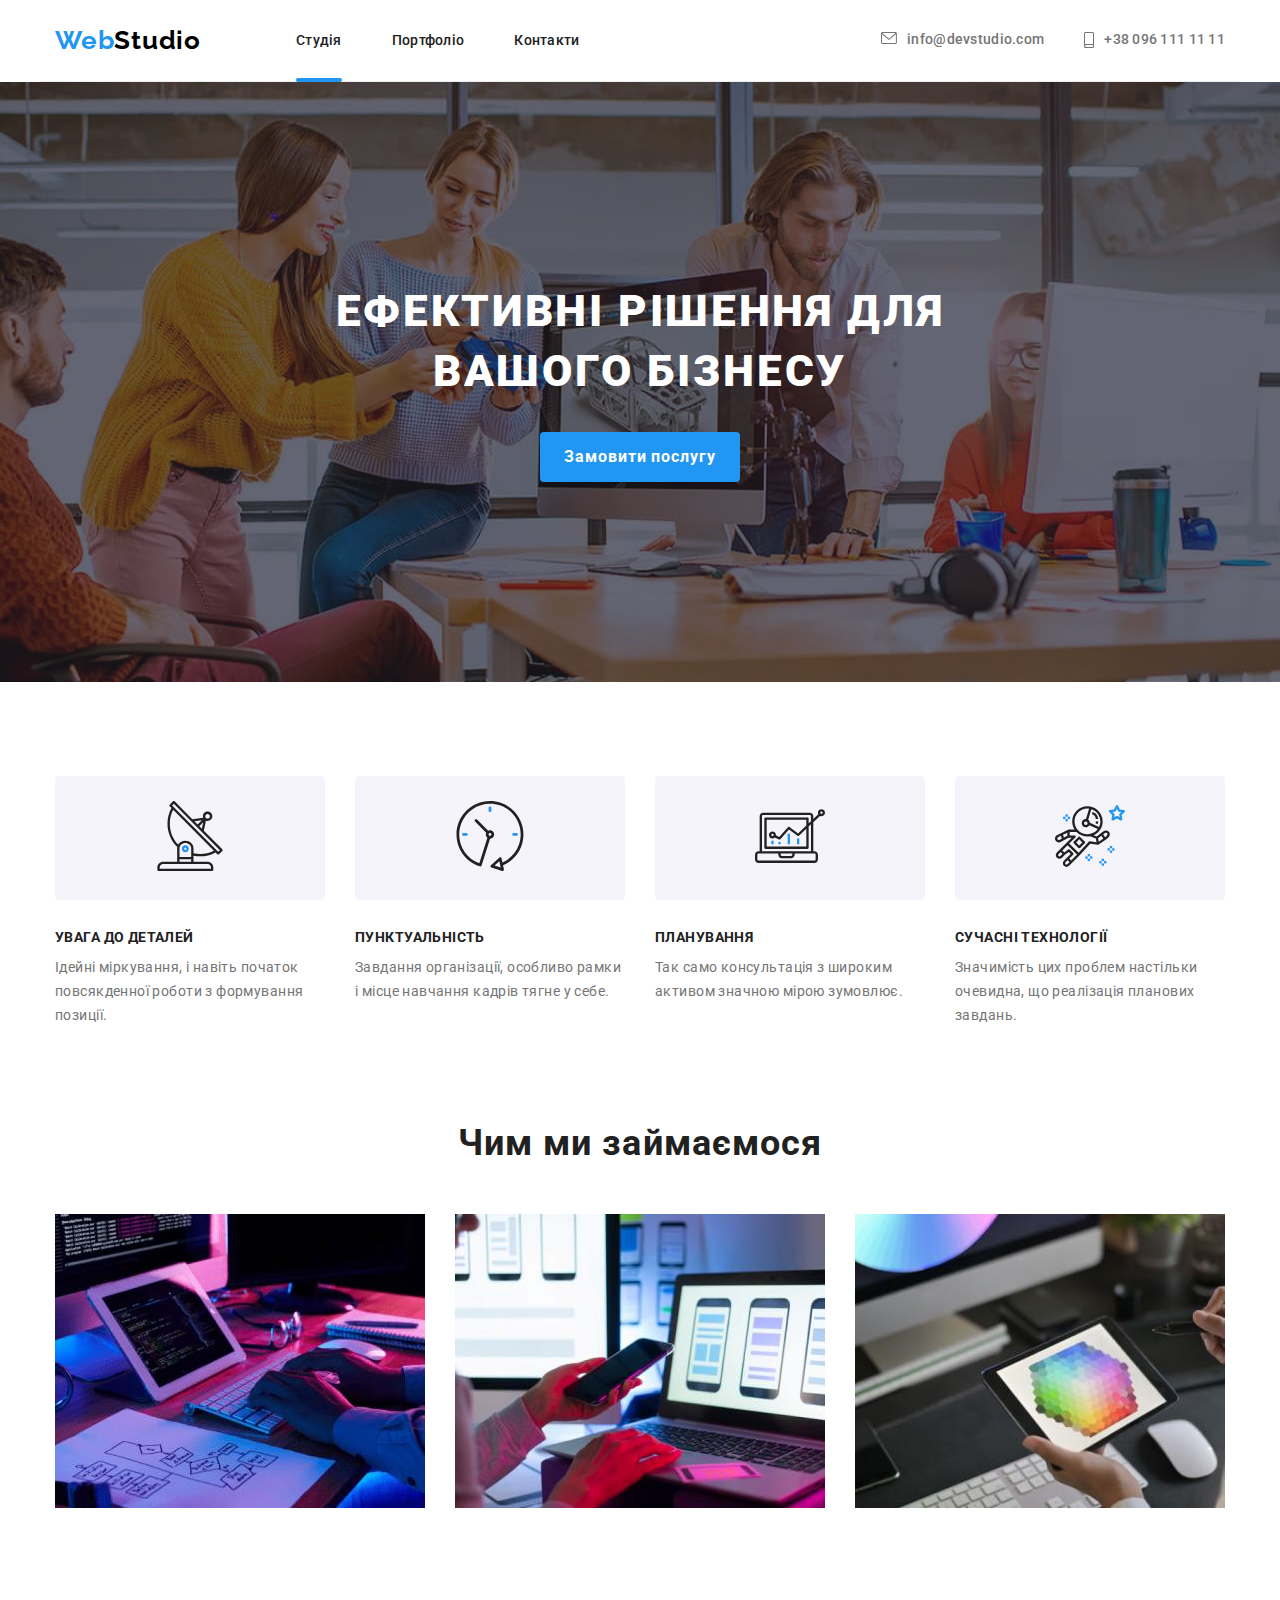
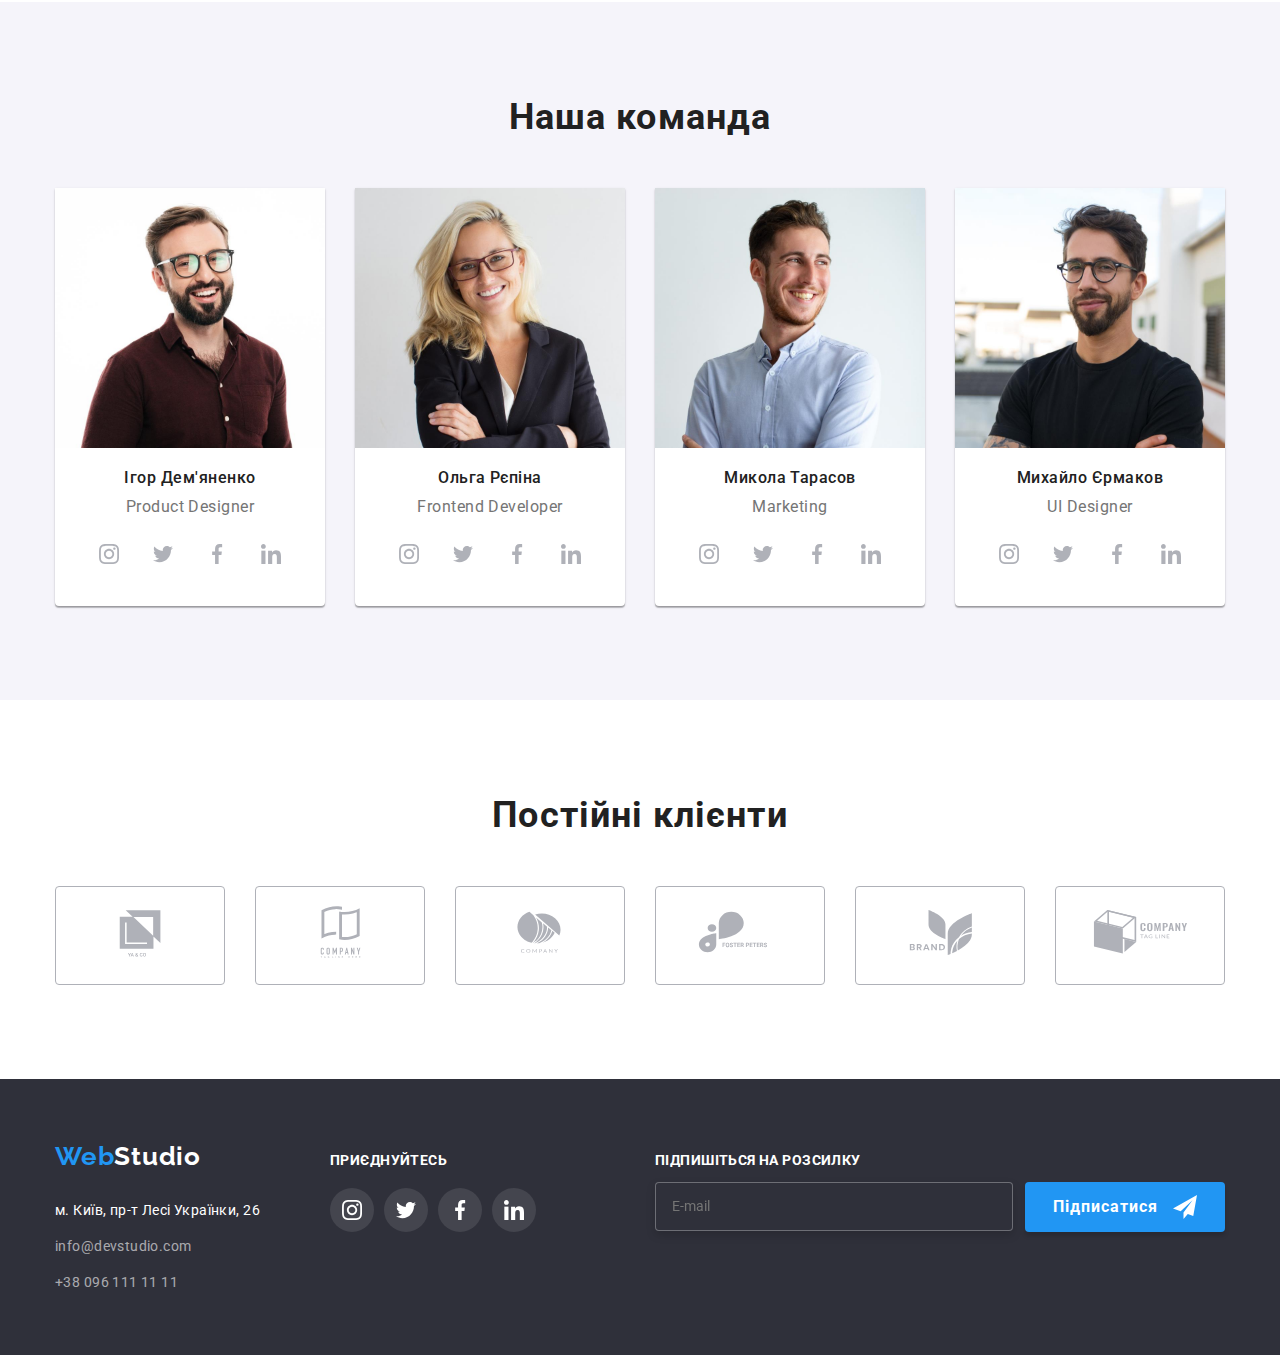
==== index.html @ 7f96be28 "bam" ====
<!DOCTYPE html>
<html lang="uk">
  <head>
    <meta charset="UTF-8">
    <meta http-equiv="X-UA-Compatible" content="IE=edge">
    <meta name="viewport" content="width=device-width, initial-scale=1.0">
    <title>Студія</title>
    
    <link href="./css/main.min.css" rel="stylesheet" type="text/css">
  </head>

  <body>
    <header class="topline container">
        <nav class="topline__navigator">
          <a href="./index.html" class="logo"><span class="logo__text">Web</span>Studio</a>
          <ul class="navigator-site">
            <li class="navigator-site__list">
              <a href="./index.html" class="navigator-site__page this">Студія</a>
            </li>
            <li class="navigator-site__list">
              <a href="./portfolio.html" class="navigator-site__page">Портфоліо</a>
            </li>
            <li class="navigator-site__list"><a href="" class="navigator-site__page">Контакти</a></li>
          </ul>
        </nav>
        <ul class="topline__contakts">
          <li class="contakts-list">
            <a href="mailto:info@devstudio.com" class="contakts-list__link">
              <svg width="16px" height="12px" class="contakts-list__icon">
                <use href="./images/symbol-defs.svg#envelope"></use>
              </svg>
              info@devstudio.com
            </a>
          </li>
          <li class="contakts-list">
            <a href="tel:+380961111111" class="contakts-list__link">
              <svg width="10px" height="16px" class="contakts-list__icon">
                <use href="./images/symbol-defs.svg#smartphone"></use>
              </svg>
              +38 096 111 11 11
            </a>
          </li>
        </ul>
    </header>
    <main class="content">
      <section class="hero">
        <div class="container">
          <h1 class="hero__header">
            ЕФЕКТИВНІ РІШЕННЯ ДЛЯ<br>
            ВАШОГО БІЗНЕСУ
          </h1>
          <button class="hero__button">Замовити послугу</button>
        </div>
      </section>
      <section class="peculiarities">
        <div class="container">
          <h2 class="visually-hidden">Особливості</h2>
          <ul class="peculiarities-list">
            <li class="peculiarities-list__point peculiarities-points">
              <div class="peculiarities-points__svg">
                <svg width="70px" height="70px">
                  <use href="./images/symbol-defs.svg#antenna"></use>
                </svg>
              </div>
              <h3 class="peculiarities-points__header">УВАГА ДО ДЕТАЛЕЙ</h3>
              <p class="peculiarities-points__text">
                Ідейні міркування, і навіть початок повсякденної роботи з
                формування позиції.
              </p>
            </li>
            <li class="peculiarities-list__point peculiarities-points">
              <div class="peculiarities-points__svg">
                <svg width="70px" height="70px">
                  <use href="./images/symbol-defs.svg#clock"></use>
                </svg>
              </div>
              <h3 class="peculiarities-points__header">ПУНКТУАЛЬНІСТЬ</h3>
              <p class="peculiarities-points__text">
                Завдання організації, особливо рамки і місце навчання кадрів
                тягне у себе.
              </p>
            </li>
            <li class="peculiarities-list__point peculiarities-points">
              <div class="peculiarities-points__svg">
                <svg width="70px" height="70px">
                  <use href="./images/symbol-defs.svg#diagram"></use>
                </svg>
              </div>
              <h3 class="peculiarities-points__header">ПЛАНУВАННЯ</h3>
              <p class="peculiarities-points__text">
                Так само консультація з широким активом значною мірою зумовлює.
              </p>
            </li>
            <li class="peculiarities-list__point peculiarities-points">
              <div class="peculiarities-points__svg">
                <svg width="70px" height="70px">
                  <use href="./images/symbol-defs.svg#astronaut"></use>
                </svg>
              </div>
              <h3 class="peculiarities-points__header">СУЧАСНІ ТЕХНОЛОГІЇ</h3>
              <p class="peculiarities-points__text">
                Значимість цих проблем настільки очевидна, що реалізація
                планових завдань.
              </p>
            </li>
          </ul>
        </div>
      </section>
      <section class="our-work">
        <div class="container">
          <h2 class="our-work__header">Чим ми займаємося</h2>
          <ul class="work-list">
            <li class="work-list__imege">
              <img
                src="./images/html_foto.jpg"
                alt="штмл розмітка"
                width="370"
              >
            </li>
            <li class="work-list__imege">
              <img
                src="./images/mobail.jpg"
                alt="мобільні додатки"
                width="370"
              >
            </li>
            <li class="work-list__imege">
              <img
                src="./images/disin.jpg"
                alt="графічний дізайн"
                width="370"
              >
            </li>
          </ul>
        </div>
      </section>
      <section class="team">
        <div class="container">
          <h2 class="team__header">Наша команда</h2>
          <ul class="team-list">
            <li class="team-list__cards card-team">
              <img src="./images/igor_d.jpg" alt="фото Ігора Дем'яненко" width="270" class="teams-foto">
              <div class="card-team__text">
                <h3 class="card-team__header">Ігор Дем'яненко</h3>
                <p class="card-team__job-title">Product Designer</p>
                <ul class="social-contacts">
                  <li class="social-contacts__blok">
                    <a href="" class="social-contacts__networks">
                      <svg width="20px" height="20px">
                        <use href="./images/symbol-defs.svg#instagram"></use>
                      </svg>
                    </a>
                  </li>
                  <li class="social-contacts__blok">
                    <a href="" class="social-contacts__networks">
                      <svg width="20px" height="20px">
                        <use href="./images/symbol-defs.svg#twitter"></use>
                      </svg>
                    </a>
                  </li>
                  <li class="social-contacts__blok">
                    <a href="" class="social-contacts__networks">
                      <svg width="20px" height="20px">
                        <use href="./images/symbol-defs.svg#facebook"></use>
                      </svg>
                    </a>
                  </li>
                  <li class="social-contacts__blok">
                    <a href="" class="social-contacts__networks">
                      <svg width="20px" height="20px">
                        <use href="./images/symbol-defs.svg#linkedin"></use>
                      </svg>
                    </a>
                  </li>
                </ul>
              </div>
            </li>
            <li class="team-list__cards card-team">
              <img
                src="./images/olga_r.jpg"
                alt="фото Ольги Репіной"
                width="270"
                class="teams-foto"
              >
              <div class="card-team__text">
                <h3 class="card-team__header">Ольга Рєпіна</h3>
                <p class="card-team__job-title">Frontend Developer</p>
                <ul class="social-contacts">
                  <li class="social-contacts__blok">
                    <a href="" class="social-contacts__networks">
                      <svg width="20px" height="20px">
                        <use href="./images/symbol-defs.svg#instagram"></use>
                      </svg>
                    </a>
                  </li>
                  <li class="social-contacts__blok">
                    <a href="" class="social-contacts__networks">
                      <svg width="20px" height="20px">
                        <use href="./images/symbol-defs.svg#twitter"></use>
                      </svg>
                    </a>
                  </li>
                  <li class="social-contacts__blok">
                    <a href="" class="social-contacts__networks">
                      <svg width="20px" height="20px">
                        <use href="./images/symbol-defs.svg#facebook"></use>
                      </svg>
                    </a>
                  </li>
                  <li class="social-contacts__blok">
                    <a href="" class="social-contacts__networks">
                      <svg width="20px" height="20px">
                        <use href="./images/symbol-defs.svg#linkedin"></use>
                      </svg>
                    </a>
                  </li>
                </ul>
              </div>
            </li>
            <li class="team-list__cards card-team">
              <img
                src="./images/mikola_t.jpg"
                alt="фото Миколи Тарасова"
                width="270"
                class="teams-foto"
              >
              <div class="card-team__text">
                <h3 class="card-team__header">Микола Тарасов</h3>
                <p class="card-team__job-title">Marketing</p>
                <ul class="social-contacts">
                  <li class="social-contacts__blok">
                    <a href="" class="social-contacts__networks">
                      <svg width="20px" height="20px">
                        <use href="./images/symbol-defs.svg#instagram"></use>
                      </svg>
                    </a>
                  </li>
                  <li class="social-contacts__blok">
                    <a href="" class="social-contacts__networks">
                      <svg width="20px" height="20px">
                        <use href="./images/symbol-defs.svg#twitter"></use>
                      </svg>
                    </a>
                  </li>
                  <li class="social-contacts__blok">
                    <a href="" class="social-contacts__networks">
                      <svg width="20px" height="20px">
                        <use href="./images/symbol-defs.svg#facebook"></use>
                      </svg>
                    </a>
                  </li>
                  <li class="social-contacts__blok">
                    <a href="" class="social-contacts__networks">
                      <svg width="20px" height="20px">
                        <use href="./images/symbol-defs.svg#linkedin"></use>
                      </svg>
                    </a>
                  </li>
                </ul>
              </div>
            </li>
            <li class="team-list__cards card-team">
              <img
                src="./images/mixaulo_e.jpg"
                alt="фото Михайла Єрмакова"
                width="270"
                class="teams-foto"
              >
              <div class="card-team__text">
                <h3 class="card-team__header">Михайло Єрмаков</h3>
                <p class="card-team__job-title">UI Designer</p>
                <ul class="social-contacts">
                  <li class="social-contacts__blok">
                    <a href="" class="social-contacts__networks">
                      <svg width="20px" height="20px">
                        <use href="./images/symbol-defs.svg#instagram"></use>
                      </svg>
                    </a>
                  </li>
                  <li class="social-contacts__blok">
                    <a href="" class="social-contacts__networks">
                      <svg width="20px" height="20px">
                        <use href="./images/symbol-defs.svg#twitter"></use>
                      </svg>
                    </a>
                  </li>
                  <li class="social-contacts__blok">
                    <a href="" class="social-contacts__networks">
                      <svg width="20px" height="20px">
                        <use href="./images/symbol-defs.svg#facebook"></use>
                      </svg>
                    </a>
                  </li>
                  <li class="social-contacts__blok">
                    <a href="" class="social-contacts__networks">
                      <svg width="20px" height="20px">
                        <use href="./images/symbol-defs.svg#linkedin"></use>
                      </svg>
                    </a>
                  </li>
                </ul>
              </div>
            </li>
          </ul>
        </div>
      </section>
      <section class="companies">
        <div class="container">
          <h2 class="companies__header">Постійні клієнти</h2>
          <ul class="companies__list client">
            <li class="client__blok">
              <a href="" class="client__link">
                <svg width="106px" height="60px" class="client__svg">
                  <use href="./images/symbol-defs.svg#company_one"></use>
                </svg>
              </a>
            </li>
            <li class="client__blok">
              <a href="" class="client__link">
                <svg width="106px" height="60px" class="client__svg">
                  <use href="./images/symbol-defs.svg#company_two"></use>
                </svg>
              </a>
            </li>
            <li class="client__blok">
              <a href="" class="client__link">
                <svg width="106px" height="60px" class="client__svg">
                  <use href="./images/symbol-defs.svg#company_three"></use>
                </svg>
              </a>
            </li>
            <li class="client__blok">
              <a href="" class="client__link">
                <svg width="106px" height="60px" class="client__svg">
                  <use href="./images/symbol-defs.svg#company_four"></use>
                </svg>
              </a>
            </li>
            <li class="client__blok">
              <a href="" class="client__link">
                <svg width="106px" height="60px" class="client__svg">
                  <use href="./images/symbol-defs.svg#company_five"></use>
                </svg>
              </a>
            </li>
            <li class="client__blok">
              <a href="" class="client__link">
                <svg width="106px" height="60px" class="client__svg">
                  <use href="./images/symbol-defs.svg#company_six"></use>
                </svg>
              </a>
            </li>
          </ul>
        </div>
      </section>
    </main>
    <footer class="basement">
      <div class="basement-content container">
        <div class="basement-address">
          <a href="./index.html" class="logo"><span class="logo__text">Web</span>Studio</a>
          <address class="basement-address__content">
            <p class="basement-address__text">м. Київ, пр-т Лесі Українки, 26</p>
            <ul class="basement-address__list">
              <li class="basement-address__list-item">
                <a href="mailto:info@devstudio.com" class="basement-address__link">
                  info@devstudio.com
                </a>
              </li>
              <li class="basement-address__list-item">
                <a href="tel:+380961111111" class="basement-address__link">
                  +38 096 111 11 11
                </a>
              </li>
            </ul>
          </address>
        </div>
        <div class="basement-content__join join-box">
          <h3 class="join-box__header">ПРИЄДНУЙТЕСЬ</h3>
          <ul class="join-box__list">
            <li class="join-box__list-item">
              <a href="" class="join-box__networks">
                <svg width="20px" height="20px">
                  <use href="./images/symbol-defs.svg#instagram"></use>
                </svg>
              </a>
            </li>
            <li class="join-box__list-item">
              <a href="" class="join-box__networks">
                <svg width="20px" height="20px">
                  <use href="./images/symbol-defs.svg#twitter"></use>
                </svg>
              </a>
            </li>
            <li class="join-box__list-item">
              <a href="" class="join-box__networks">
                <svg width="20px" height="20px">
                  <use href="./images/symbol-defs.svg#facebook"></use>
                </svg>
              </a>
            </li>
            <li class="join-box__list-item">
              <a href="" class="join-box__networks">
                <svg width="20px" height="20px">
                  <use href="./images/symbol-defs.svg#linkedin"></use>
                </svg>
              </a>
            </li>
          </ul>
        </div>
        <div class="mailing basement-content__mailing">
            <p>ПІДПИШІТЬСЯ НА РОЗСИЛКУ</p>
            <form class="mailing__form">
            <div class="mailing__group">
              <label>
                <input type="email" class="mailing__input" name="mailing" placeholder="E-mail">
              </label>
              <div class="mailing__button-group">
                <button class="mailing__button" type="submit">Підписатися</button>
                  <svg width="24px" height="24px" class="mailing__send-svg">
                    <use href="./images/symbol-defs.svg#icon-send"></use>
                  </svg>
              </div>
            </div>
            </form>
        </div>
      </div>
    </footer>
    <div class="modal">
      <div class="modal-window">
        <div class="modal-window__close">
          <svg width="18px" height="18px" class="svg">
            <use href="./images/symbol-defs.svg#close"></use>
          </svg>
        </div>
        <form class="form">
          <p class="form_text">Залиште свої дані, ми вам передзвонимо</p>
          <div class="form_ul">
            <label class="form_li">
              <span>Ім'я</span>
              <input type="text" name="name" >
                <svg width="18px" height="18px" class="form-svg">
                  <use href="./images/symbol-defs.svg#person"></use>
                </svg>
            </label>
            <label class="form_li">
              <span>Телефон</span>
              <input type="tel" name="tel" autofocus >
                <svg width="18px" height="18px" class="form-svg">
                  <use href="./images/symbol-defs.svg#phone"></use>
                </svg>
            </label>
            <label class="form_li">
              <span>Пошта</span>
              <input type="email" name="meil" >
                <svg width="18px" height="18px" class="form-svg">
                  <use href="./images/symbol-defs.svg#email"></use>
                </svg>
            </label>
            <label class="form_li">
              <span>Коментар</span>
              <textarea name="comment" class="commet_textarea" placeholder="Введіть текст"></textarea>
            </label>
          </div>
          <div class="consent">
            <label class="consent_lab">
              <input type="checkbox" class="consent_check" name="consent" value="consent" >
                <svg width="16px" height="15px" class="check_off">
                  <use href="./images/symbol-defs.svg#check_off"></use>
                </svg>
                <svg width="16px" height="15px" class="check-svg">
                  <use href="./images/symbol-defs.svg#check"></use>
                </svg>
              Погоджуюся з розсилкою та приймаю <a href="">Умови договору</a>
            </label>
          </div>
          <button type="submit" class="submit_button">Відправити</button>
        </form>
      </div>
    </div>
    <script>
      (() => {
        document
          .querySelector('.mailing__form')
          .addEventListener('submit', e => {
            e.preventDefault();
            new FormData(e.currentTarget).forEach((value, name) =>
            console.log(`${name}:${value}`)
            );
          });
      })();
      
    </script>
    <script src="./js/modal.js"></script>
  </body>
</html>
---- css/main.min.css ----
@import"https://fonts.googleapis.com/css2?family=Raleway:wght@700&family=Roboto:wght@400;500;700;900&display=swap";/*! modern-normalize v1.1.0 | MIT License | https://github.com/sindresorhus/modern-normalize */*,::after,::before{-webkit-box-sizing:border-box;box-sizing:border-box}html{-moz-tab-size:4;-o-tab-size:4;tab-size:4}html{line-height:1.15;-webkit-text-size-adjust:100%}body{margin:0}body{font-family:system-ui,-apple-system,"Segoe UI",Roboto,Helvetica,Arial,sans-serif,"Apple Color Emoji","Segoe UI Emoji"}hr{height:0;color:inherit}abbr[title]{-webkit-text-decoration:underline dotted;text-decoration:underline dotted}b,strong{font-weight:bolder}code,kbd,pre,samp{font-family:ui-monospace,SFMono-Regular,Consolas,"Liberation Mono",Menlo,monospace;font-size:1em}small{font-size:80%}sub,sup{font-size:75%;line-height:0;position:relative;vertical-align:baseline}sub{bottom:-0.25em}sup{top:-0.5em}table{text-indent:0;border-color:inherit}button,input,optgroup,select,textarea{font-family:inherit;font-size:100%;line-height:1.15;margin:0}button,select{text-transform:none}[type=button],[type=reset],[type=submit],button{-webkit-appearance:button;-moz-appearance:button;appearance:button}::-moz-focus-inner{border-style:none;padding:0}:-moz-focusring{outline:1px dotted ButtonText}:-moz-ui-invalid{box-shadow:none}legend{padding:0}progress{vertical-align:baseline}::-webkit-inner-spin-button,::-webkit-outer-spin-button{height:auto}[type=search]{-webkit-appearance:textfield;-moz-appearance:textfield;appearance:textfield;outline-offset:-2px}::-webkit-search-decoration{-webkit-appearance:none}::-webkit-file-upload-button{-webkit-appearance:button;font:inherit}summary{display:list-item}body{color:#212121;font-family:Roboto,sans-serif;background-color:#fff}img{display:block}.off-style{list-style:none}.section{padding-top:94px;padding-bottom:94px}.container{width:1200px;padding-left:15px;padding-right:15px;margin-left:auto;margin-right:auto}.contents-ul{margin-top:0px;margin-bottom:0px;padding-left:0px}.visually-hidden{position:absolute;width:1px;height:1px;margin:-1px;border:0;padding:0;white-space:nowrap;-webkit-clip-path:inset(100%);clip-path:inset(100%);clip:rect(0 0 0 0);overflow:hidden}.submit_button,.mailing__button,.hero__button{min-width:200px;height:50px;background-color:#2196f3;-webkit-box-shadow:0px 4px 4px rgba(0,0,0,.15);box-shadow:0px 4px 4px rgba(0,0,0,.15);border-radius:4px;color:#fff;border:none;font-family:inherit;font-weight:700;font-size:16px;line-height:1.88;letter-spacing:.06em;-webkit-transition:background-color 250ms cubic-bezier(0.4, 0, 0.2, 1);transition:background-color 250ms cubic-bezier(0.4, 0, 0.2, 1)}.submit_button:hover,.mailing__button:hover,.hero__button:hover,.submit_button:focus,.mailing__button:focus,.hero__button:focus{background-color:#188ce8;cursor:pointer}.join-box__list,.basement-address__list,.client,.social-contacts,.team-list,.work-list,.peculiarities-list,.topline__contakts,.navigator-site{margin-top:0px;margin-bottom:0px;padding-left:0px;list-style:none}.companies,.team,.our-work,.peculiarities,.hero{padding-top:94px;padding-bottom:94px}.join-box__networks,.social-contacts__networks{display:inline-block;width:44px;height:44px;border-radius:50%;padding:12px}.logo{color:#000;font-family:Raleway,sans-serif;font-weight:700;font-size:26px;line-height:1.19;letter-spacing:.03em;text-decoration:none}.logo__text{color:#2196f3}.this::after{content:"";width:100%;height:4px;background:#2196f3;border-radius:2px;position:absolute;left:0px;bottom:0px;-webkit-transform:translateY(32px);transform:translateY(32px)}.topline__navigator{display:-webkit-box;display:-ms-flexbox;display:flex;-webkit-box-align:center;-ms-flex-align:center;align-items:center}.topline{background-color:#fff;padding-top:25px;padding-bottom:25px;border-bottom:1px solid #eee;display:-webkit-box;display:-ms-flexbox;display:flex;-webkit-box-align:center;-ms-flex-align:center;align-items:center}.topline__navigator .logo{margin-right:95px}.navigator-site{display:-webkit-box;display:-ms-flexbox;display:flex}.topline__contakts{margin-left:auto;display:-webkit-box;display:-ms-flexbox;display:flex}.navigator-site__page{color:#212121;text-decoration:none;font-weight:500;font-size:14px;line-height:1.14;letter-spacing:.02em;-webkit-transition:color 250ms cubic-bezier(0.4, 0, 0.2, 1);transition:color 250ms cubic-bezier(0.4, 0, 0.2, 1)}.navigator-site__page:hover,.navigator-site__page:focus{color:#2196f3}.navigator-site__list{position:relative}.navigator-site .navigator-site__list+.navigator-site__list{margin-left:50px}.contakts-list__link{color:#757575;fill:currentColor;text-decoration:none;font-weight:500;font-size:14px;line-height:1.14;letter-spacing:.02em;display:-webkit-box;display:-ms-flexbox;display:flex;-webkit-box-pack:center;-ms-flex-pack:center;justify-content:center;-webkit-transition:color 250ms cubic-bezier(0.4, 0, 0.2, 1);transition:color 250ms cubic-bezier(0.4, 0, 0.2, 1)}.contakts-list__link:hover,.contakts-list__link:focus{color:#2196f3}.contakts-list__icon{display:inline-block;margin-right:10px}.contakts-list:not(:last-child){margin-right:40px}.hero{color:#fff;background-image:-webkit-gradient(linear, left top, left bottom, from(rgba(47, 48, 58, 0.4)), to(rgba(47, 48, 58, 0.4))),url(../images/herobackgr.jpg);background-image:linear-gradient(rgba(47, 48, 58, 0.4), rgba(47, 48, 58, 0.4)),url(../images/herobackgr.jpg);background-repeat:no-repeat;background-position:50% 50%;text-align:center;margin:0 auto;padding-top:200px;padding-bottom:200px;max-width:1600px}.hero__header{font-weight:900;font-size:44px;line-height:1.36;letter-spacing:.06em;margin-bottom:30px;margin-top:0px}.peculiarities-list{display:-webkit-box;display:-ms-flexbox;display:flex}.peculiarities-list__point{-ms-flex-preferred-size:calc((100% - 90px)/4);flex-basis:calc((100% - 90px)/4)}.peculiarities-list .peculiarities-list__point:not(:last-child){margin-right:30px}.peculiarities-points__svg{background-color:#f5f4fa;padding-top:25px;padding-bottom:25px;padding-left:100px;padding-right:100px;margin-bottom:30px;border-radius:4px}.peculiarities-points__header{font-size:14px;line-height:1.14;letter-spacing:.03em;text-transform:uppercase;margin-top:0px;margin-bottom:10px}.peculiarities-points__text{color:#757575;letter-spacing:.03em;font-size:14px;line-height:1.71;margin-top:0px;margin-bottom:0px}.our-work{padding-top:0px}.our-work__header{font-size:36px;line-height:1.17;text-align:center;letter-spacing:.03em;margin-top:0px;margin-bottom:50px}.work-list{display:-webkit-box;display:-ms-flexbox;display:flex}.work-list .work-list__imege:not(:last-child){margin-right:30px}.team{background-color:#f5f4fa;text-align:center}.team__header{font-size:36px;line-height:1.17;text-align:center;letter-spacing:.03em;margin-top:0px;margin-bottom:50px}.team-list{display:-webkit-box;display:-ms-flexbox;display:flex}.team-list__cards{-ms-flex-preferred-size:270px;flex-basis:270px;background-color:#fff;-webkit-box-shadow:0px 1px 3px rgba(0,0,0,.12),0px 1px 1px rgba(0,0,0,.14),0px 2px 1px rgba(0,0,0,.2);box-shadow:0px 1px 3px rgba(0,0,0,.12),0px 1px 1px rgba(0,0,0,.14),0px 2px 1px rgba(0,0,0,.2);border-radius:0px 0px 4px 4px}.team-list__cards:not(:first-child){margin-left:30px}.card-team__header{font-weight:500;font-size:16px;line-height:1.19;letter-spacing:.03em;margin-top:0px;margin-bottom:10px}.card-team__job-title{font-size:16px;line-height:1.19;margin-top:0px;margin-bottom:16px;color:#757575;letter-spacing:.03em}.card-team__text{padding-top:20px;padding-bottom:30px}.social-contacts{display:-webkit-box;display:-ms-flexbox;display:flex;padding-left:32px}.social-contacts__blok:not(:last-child){margin-right:10px}.social-contacts__networks{fill:#afb1b8;-webkit-transition:background-color 250ms cubic-bezier(0.4, 0, 0.2, 1),fill 250ms cubic-bezier(0.4, 0, 0.2, 1);transition:background-color 250ms cubic-bezier(0.4, 0, 0.2, 1),fill 250ms cubic-bezier(0.4, 0, 0.2, 1)}.social-contacts__networks:hover,.social-contacts__networks:focus{background-color:#2196f3;fill:#fff}.companies__header{font-weight:700;font-size:36px;line-height:1.17;text-align:center;letter-spacing:.03em;margin-top:0px;margin-bottom:50px}.client{display:-webkit-box;display:-ms-flexbox;display:flex;padding-left:0px}.client__blok:not(:first-child){margin-left:30px}.client__link{color:#afb1b8;width:170px;border:1px solid #afb1b8;border-radius:4px;padding:16px 32px;display:inline-block;-webkit-transition:color 250ms cubic-bezier(0.4, 0, 0.2, 1),border 250ms cubic-bezier(0.4, 0, 0.2, 1);transition:color 250ms cubic-bezier(0.4, 0, 0.2, 1),border 250ms cubic-bezier(0.4, 0, 0.2, 1)}.client__link:hover,.client__link:focus{color:#2196f3;border:1px solid #2196f3}.client__svg{fill:currentColor}.basement{background-color:#2f303a;padding-top:60px;padding-bottom:60px;color:#fff}.basement-content{display:-webkit-box;display:-ms-flexbox;display:flex;-webkit-box-align:baseline;-ms-flex-align:baseline;align-items:baseline}.basement-content__join{margin-left:70px}.basement-content__mailing{margin-left:auto}.basement-address__content{font-style:normal}.basement-address .logo{display:inline-block;color:#fff;margin-bottom:28px}.basement-address__text{margin-top:0px;margin-bottom:12px;font-size:14px;line-height:1.71;letter-spacing:.03em}.basement-address__list .basement-address__list-item+.basement-address__list-item{margin-top:12px}.basement-address__link{color:rgba(255,255,255,.6);font-weight:400;font-size:14px;line-height:1.71;letter-spacing:.03em;text-decoration:none;-webkit-transition:color 250ms cubic-bezier(0.4, 0, 0.2, 1);transition:color 250ms cubic-bezier(0.4, 0, 0.2, 1)}.basement-address__link:hover,.basement-address__link:focus{color:#2196f3}.join-box__header{font-size:14px;line-height:1.14;letter-spacing:.03em;margin-top:0px;margin-bottom:20px}.join-box__list{display:-webkit-box;display:-ms-flexbox;display:flex}.join-box__networks{fill:#fff;background-color:rgba(255,255,255,.1019607843);-webkit-transition:background-color 250ms cubic-bezier(0.4, 0, 0.2, 1);transition:background-color 250ms cubic-bezier(0.4, 0, 0.2, 1)}.join-box__networks:hover,.join-box__networks:focus{background-color:#2196f3}.join-box__list-item:not(:first-child){margin-left:10px}.mailing{font-weight:700;font-size:14px;line-height:1.14;letter-spacing:.03em}.mailing__group{display:-webkit-box;display:-ms-flexbox;display:flex}.mailing__input{width:358px;border:1px solid rgba(255,255,255,.3);-webkit-filter:drop-shadow(0px 4px 4px rgba(0, 0, 0, 0.15));filter:drop-shadow(0px 4px 4px rgba(0, 0, 0, 0.15));border-radius:4px;background-color:#2f303a;color:#fff;padding:15px 16px;outline:none;-webkit-transition:border 250ms cubic-bezier(0.4, 0, 0.2, 1);transition:border 250ms cubic-bezier(0.4, 0, 0.2, 1)}.mailing__input:focus{border:1px solid #2196f3}.mailing__button-group{position:relative;margin-left:12px}.mailing__button{text-align:left;padding-left:28px}.mailing__send-svg{position:absolute;right:28px;top:13px}.modal{position:fixed;visibility:hidden;opacity:0}.is-hidden{position:fixed;top:0px;left:0px;width:100%;height:100%;background-color:rgba(0,0,0,.2);opacity:1;-webkit-transition:opacity 250ms cubic-bezier(0.4, 0, 0.2, 1);transition:opacity 250ms cubic-bezier(0.4, 0, 0.2, 1)}.modal-window{position:absolute;min-width:528px;min-height:281px;top:50%;left:50%;-webkit-transform:translate(-50%, -50%);transform:translate(-50%, -50%);-webkit-box-shadow:0px 1px 3px rgba(0,0,0,.12),0px 1px 1px rgba(0,0,0,.14),0px 2px 1px rgba(0,0,0,.2);box-shadow:0px 1px 3px rgba(0,0,0,.12),0px 1px 1px rgba(0,0,0,.14),0px 2px 1px rgba(0,0,0,.2);border-radius:4px;background-color:#fff}.modal-window__close{position:absolute;width:30px;height:30px;border-radius:50%;top:8px;right:8px;border:1px solid rgba(0,0,0,.1);text-align:center;font-size:18px;padding:6px 0;-webkit-transition:color 250ms cubic-bezier(0.4, 0, 0.2, 1);transition:color 250ms cubic-bezier(0.4, 0, 0.2, 1)}.modal-window__close:hover,.modal-window__close:focus{fill:#2196f3;cursor:pointer}.form{padding-top:40px;padding-left:41px;padding-right:39px;padding-bottom:40px}.form_text{margin-top:0px;margin-bottom:12px;font-weight:700;font-size:20px;line-height:1.15;text-align:center;letter-spacing:.03em}.form_ul{padding-left:0px;margin-top:0px;margin-bottom:20px}.form_li{display:-webkit-box;display:-ms-flexbox;display:flex;position:relative;-webkit-box-orient:vertical;-webkit-box-direction:normal;-ms-flex-direction:column;flex-direction:column;font-weight:400;font-size:12px;line-height:14px;letter-spacing:.01em;color:#757575}.form_ul .form_li+.form_li{margin-top:10px}.form_li input{padding-top:11px;padding-bottom:11px;padding-left:42px;border:1px solid rgba(33,33,33,.2);border-radius:4px;-webkit-transition:border 250ms cubic-bezier(0.4, 0, 0.2, 1);transition:border 250ms cubic-bezier(0.4, 0, 0.2, 1);outline:none}.form_li input:focus+.form-svg{color:#2196f3}.form_li input:focus{border:1px solid #2196f3}.form_li span{margin-bottom:4px}.form-svg{position:absolute;left:12px;bottom:11px;height:18px;color:#212121;fill:currentColor;-webkit-transition:color 250ms cubic-bezier(0.4, 0, 0.2, 1);transition:color 250ms cubic-bezier(0.4, 0, 0.2, 1)}.commet_textarea{height:120px;resize:none;padding:14px 16px;border:1px solid rgba(33,33,33,.2);border-radius:4px;outline:none;-webkit-transition:border 250ms cubic-bezier(0.4, 0, 0.2, 1);transition:border 250ms cubic-bezier(0.4, 0, 0.2, 1)}.commet_textarea::-webkit-input-placeholder{font-weight:400;font-size:12px;line-height:1.17;letter-spacing:.01em;color:rgba(117,117,117,.5)}.commet_textarea::-moz-placeholder{font-weight:400;font-size:12px;line-height:1.17;letter-spacing:.01em;color:rgba(117,117,117,.5)}.commet_textarea:-ms-input-placeholder{font-weight:400;font-size:12px;line-height:1.17;letter-spacing:.01em;color:rgba(117,117,117,.5)}.commet_textarea::-ms-input-placeholder{font-weight:400;font-size:12px;line-height:1.17;letter-spacing:.01em;color:rgba(117,117,117,.5)}.commet_textarea::placeholder{font-weight:400;font-size:12px;line-height:1.17;letter-spacing:.01em;color:rgba(117,117,117,.5)}.commet_textarea:focus{border:1px solid #2196f3}.consent{position:relative;margin-top:0px;margin-bottom:30px;font-weight:400;font-size:14px;line-height:1.71;letter-spacing:.03em;color:var(--text-color);padding-left:34px;display:-webkit-box;display:-ms-flexbox;display:flex;-webkit-box-align:center;-ms-flex-align:center;align-items:center}.consent_lab:hover{cursor:pointer}.consent a{color:#2196f3}.check-svg{opacity:0;-webkit-transition:opacity 250ms cubic-bezier(0.4, 0, 0.2, 1);transition:opacity 250ms cubic-bezier(0.4, 0, 0.2, 1);position:absolute;opacity:0;top:50%;left:12px;-webkit-transform:translate(0%, -50%);transform:translate(0%, -50%);width:16px;height:15px;border-radius:2px}.consent_check:checked~.check-svg{opacity:1}.check_off{position:absolute;fill:#212121;top:50%;left:12px;-webkit-transform:translate(0%, -50%);transform:translate(0%, -50%);opacity:1;-webkit-transition:opacity 250ms cubic-bezier(0.4, 0, 0.2, 1);transition:opacity 250ms cubic-bezier(0.4, 0, 0.2, 1)}.consent_check:checked+.check_off{opacity:0}.consent_check{-webkit-appearance:none;-moz-appearance:none;appearance:none;position:absolute}.submit_button{margin-left:auto;margin-right:auto;display:block}.filter{margin-top:0px;margin-bottom:50px;padding-left:0px;display:-webkit-box;display:-ms-flexbox;display:flex;-webkit-box-pack:center;-ms-flex-pack:center;justify-content:center}.filter .fltr-l-btn:not(:first-child){margin-left:10px}.filter-button{color:#212121;font-weight:400;font-size:16px;line-height:1.63;letter-spacing:.03em;background-color:#f5f4fa;border-radius:4px;border:none;padding:6px 22px;cursor:pointer;-webkit-transition:background-color 250ms cubic-bezier(0.4, 0, 0.2, 1),color 250ms cubic-bezier(0.4, 0, 0.2, 1),-webkit-box-shadow 250ms cubic-bezier(0.4, 0, 0.2, 1);transition:background-color 250ms cubic-bezier(0.4, 0, 0.2, 1),color 250ms cubic-bezier(0.4, 0, 0.2, 1),-webkit-box-shadow 250ms cubic-bezier(0.4, 0, 0.2, 1);transition:background-color 250ms cubic-bezier(0.4, 0, 0.2, 1),color 250ms cubic-bezier(0.4, 0, 0.2, 1),box-shadow 250ms cubic-bezier(0.4, 0, 0.2, 1);transition:background-color 250ms cubic-bezier(0.4, 0, 0.2, 1),color 250ms cubic-bezier(0.4, 0, 0.2, 1),box-shadow 250ms cubic-bezier(0.4, 0, 0.2, 1),-webkit-box-shadow 250ms cubic-bezier(0.4, 0, 0.2, 1)}.filter-button:hover,.filter-button:focus{background-color:#2196f3;color:#fff;-webkit-box-shadow:0px 3px 1px rgba(0,0,0,.1),0px 1px 2px rgba(0,0,0,.08),0px 2px 2px rgba(0,0,0,.12);box-shadow:0px 3px 1px rgba(0,0,0,.1),0px 1px 2px rgba(0,0,0,.08),0px 2px 2px rgba(0,0,0,.12)}.portfolio-cards{display:-webkit-box;display:-ms-flexbox;display:flex;-ms-flex-wrap:wrap;flex-wrap:wrap;margin-top:0px;margin-bottom:0px;padding-left:0}.portfolio-cards h2{font-weight:700;font-size:18px;line-height:2;letter-spacing:.06em;color:#212121;margin-top:0px;margin-bottom:5px}.portfolio-cards p{margin-top:0px;margin-bottom:0px;font-weight:400;font-size:16px;line-height:1.88;letter-spacing:.03em;color:#757575}.portfolio-cards a{text-decoration:none}.portfolio-cards-list{margin-right:30px;margin-bottom:30px;-ms-flex-preferred-size:calc((100% - 90px)/3);flex-basis:calc((100% - 90px)/3);-webkit-transition:-webkit-box-shadow 250ms cubic-bezier(0.4, 0, 0.2, 1);transition:-webkit-box-shadow 250ms cubic-bezier(0.4, 0, 0.2, 1);transition:box-shadow 250ms cubic-bezier(0.4, 0, 0.2, 1);transition:box-shadow 250ms cubic-bezier(0.4, 0, 0.2, 1), -webkit-box-shadow 250ms cubic-bezier(0.4, 0, 0.2, 1)}.portfolio-cards-list:nth-last-child(-n+3){margin-bottom:0px}.portfolio-cards-list:nth-child(3n){margin-right:0px}.portfolio-cards-list:hover,.portfolio-cards-list:focus{-webkit-box-shadow:0px 1px 1px rgba(0,0,0,.12),0px 4px 4px rgba(0,0,0,.06),1px 4px 6px rgba(0,0,0,.16);box-shadow:0px 1px 1px rgba(0,0,0,.12),0px 4px 4px rgba(0,0,0,.06),1px 4px 6px rgba(0,0,0,.16)}.portfolio-cards-content{padding-left:25px;padding-top:20px;padding-bottom:20px;padding-right:25px;background:#fff;border:1px solid #eee}.cards-rel{position:relative;overflow:hidden}.modal-cards{position:absolute;left:0px;top:0px;padding-left:24px;padding-right:24px;padding-top:63px;padding-bottom:63px;background-color:rgba(33,150,243,.9);-webkit-transform:translateY(100%);transform:translateY(100%);-webkit-transition:-webkit-transform 250ms cubic-bezier(0.4, 0, 0.2, 1);transition:-webkit-transform 250ms cubic-bezier(0.4, 0, 0.2, 1);transition:transform 250ms cubic-bezier(0.4, 0, 0.2, 1);transition:transform 250ms cubic-bezier(0.4, 0, 0.2, 1), -webkit-transform 250ms cubic-bezier(0.4, 0, 0.2, 1)}.modal-cards p{font-weight:400;font-size:18px;line-height:1.6;letter-spacing:.03em;color:#fff}.portfolio-cards-list:hover .modal-cards{-webkit-transform:translateY(0);transform:translateY(0)}/*# sourceMappingURL=main.min.css.map */
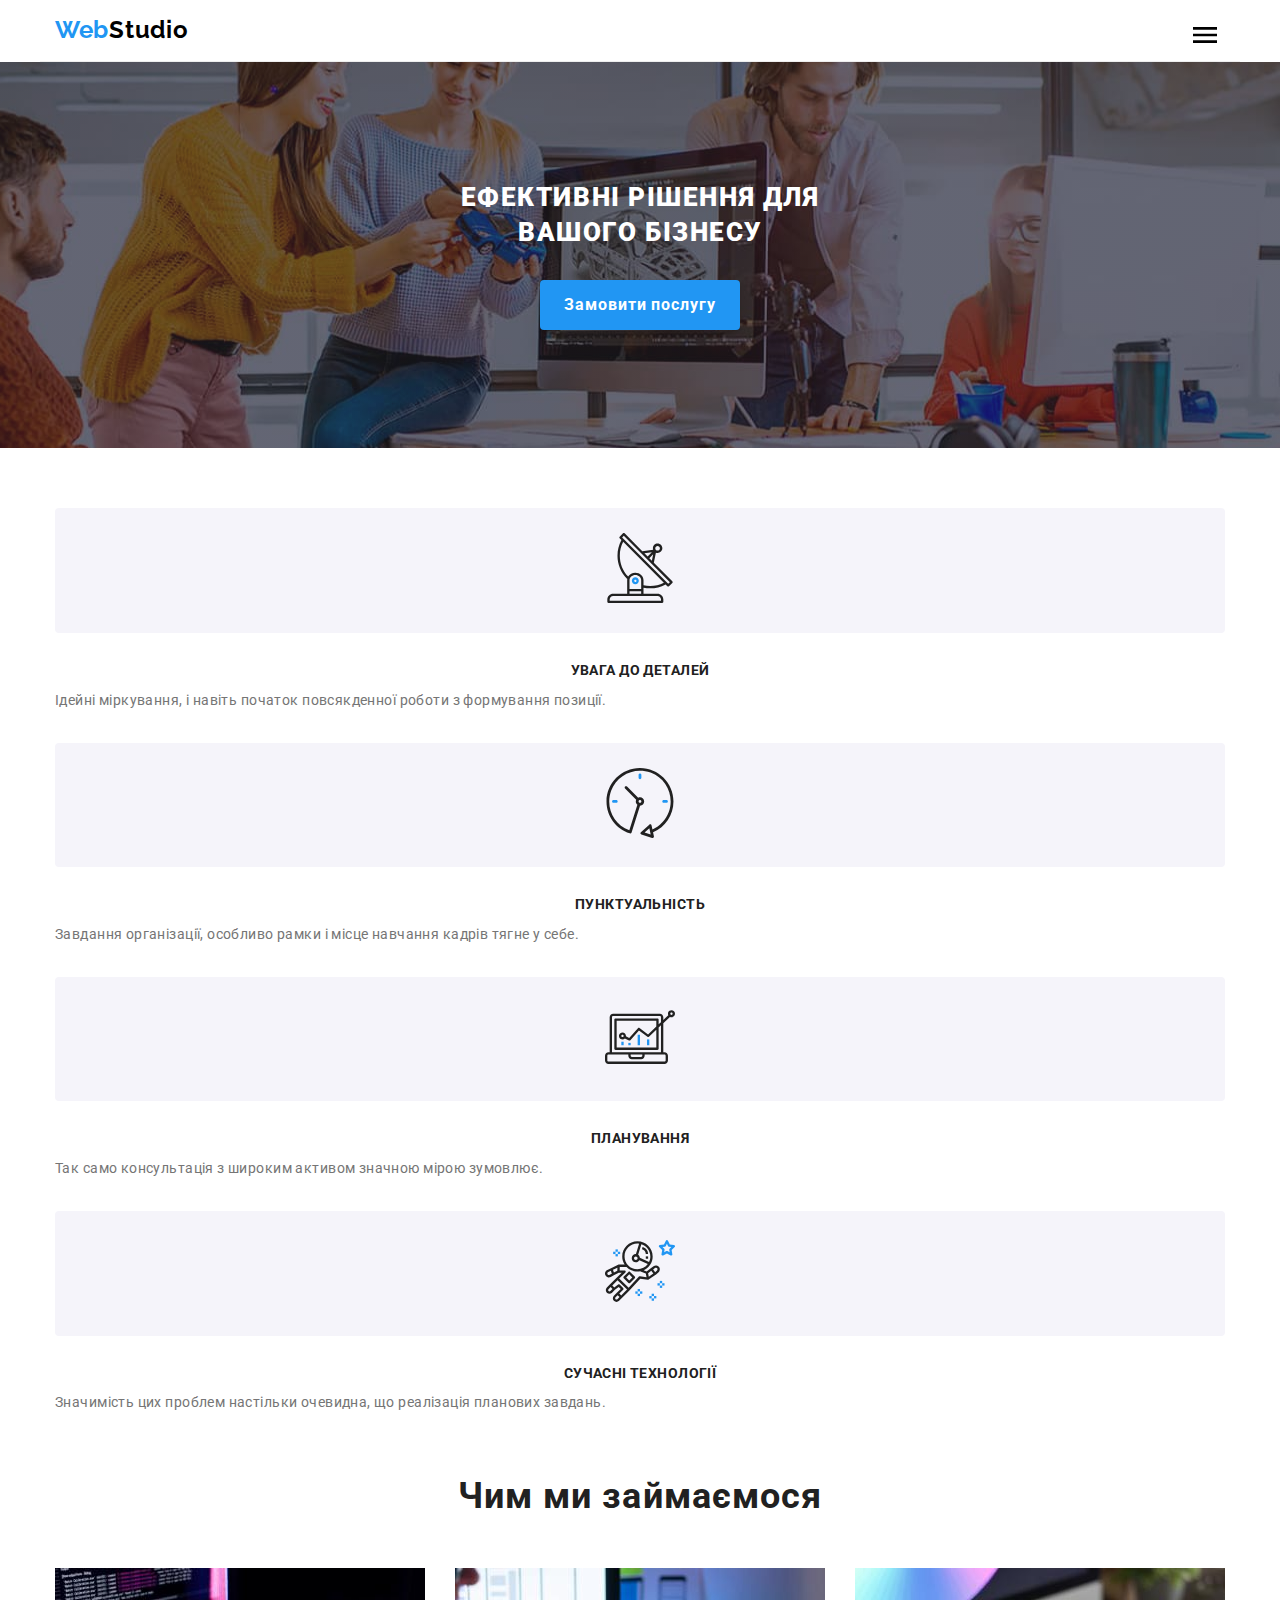
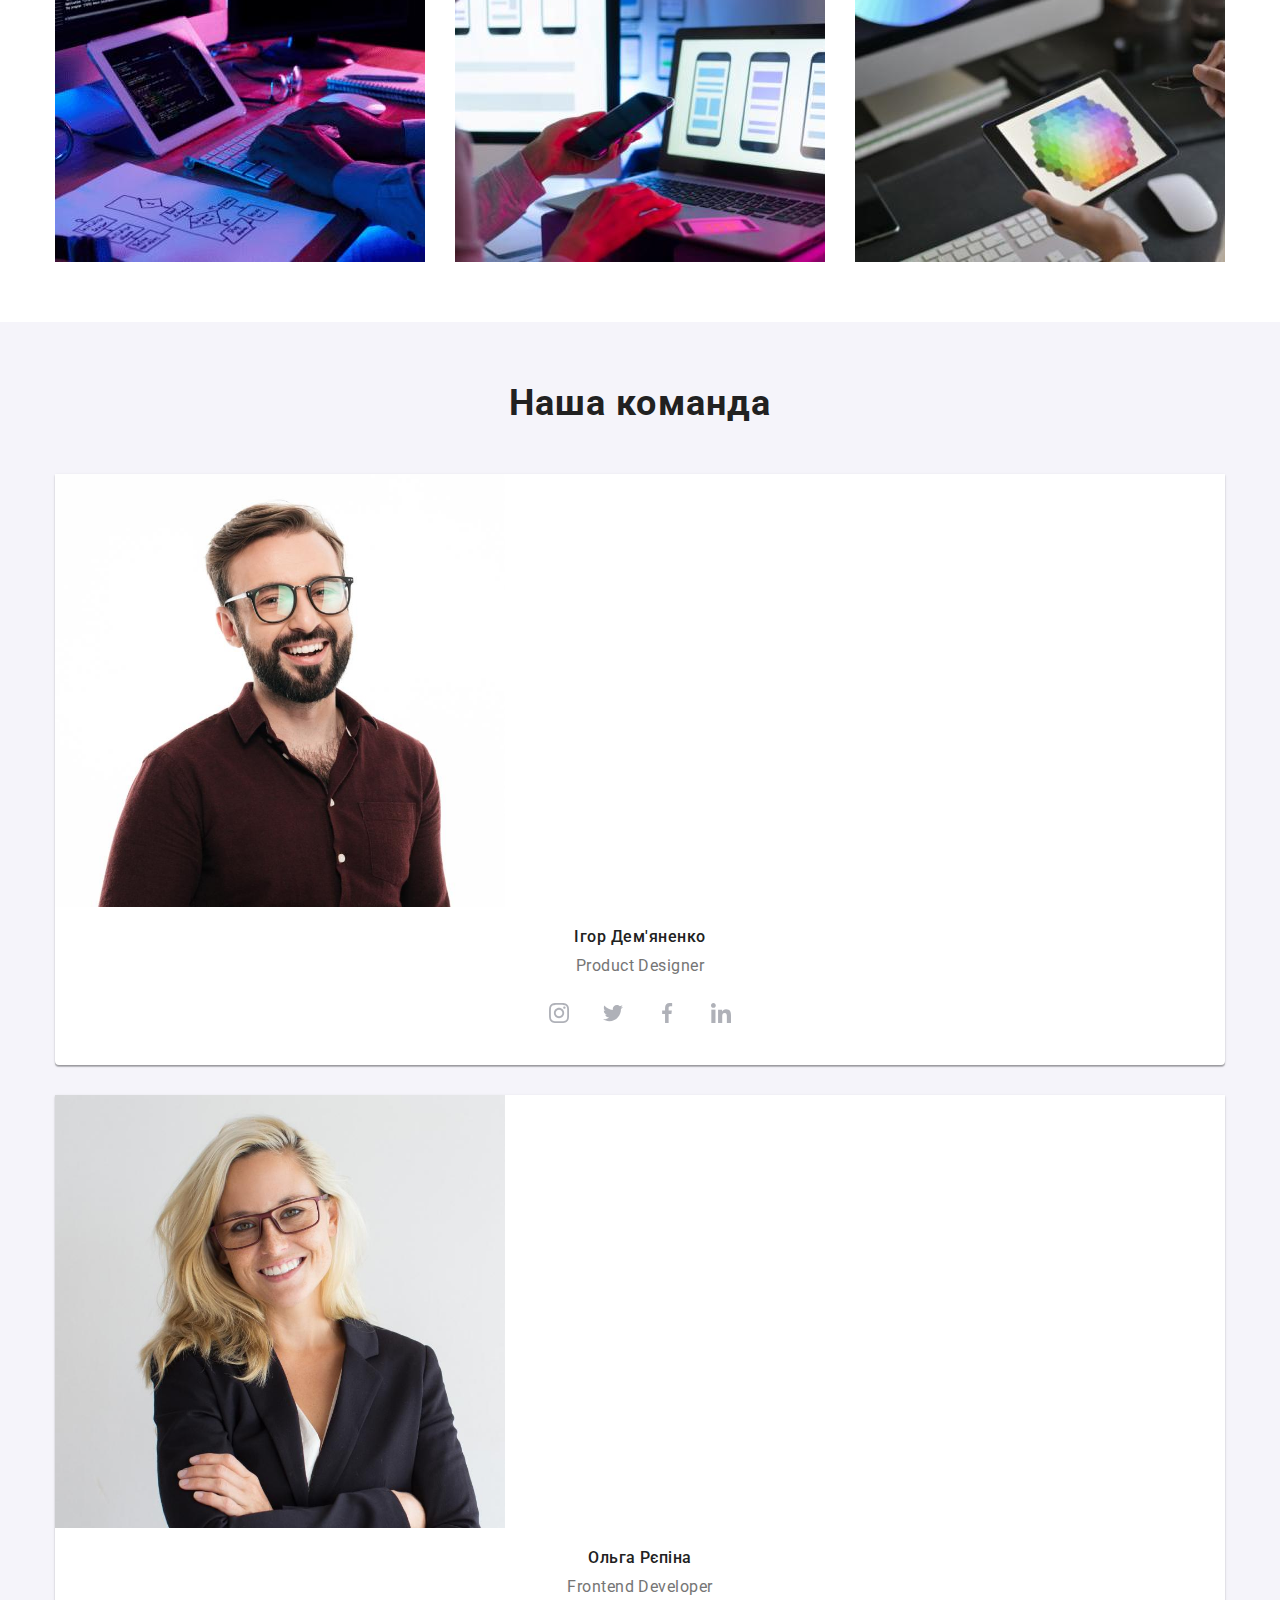
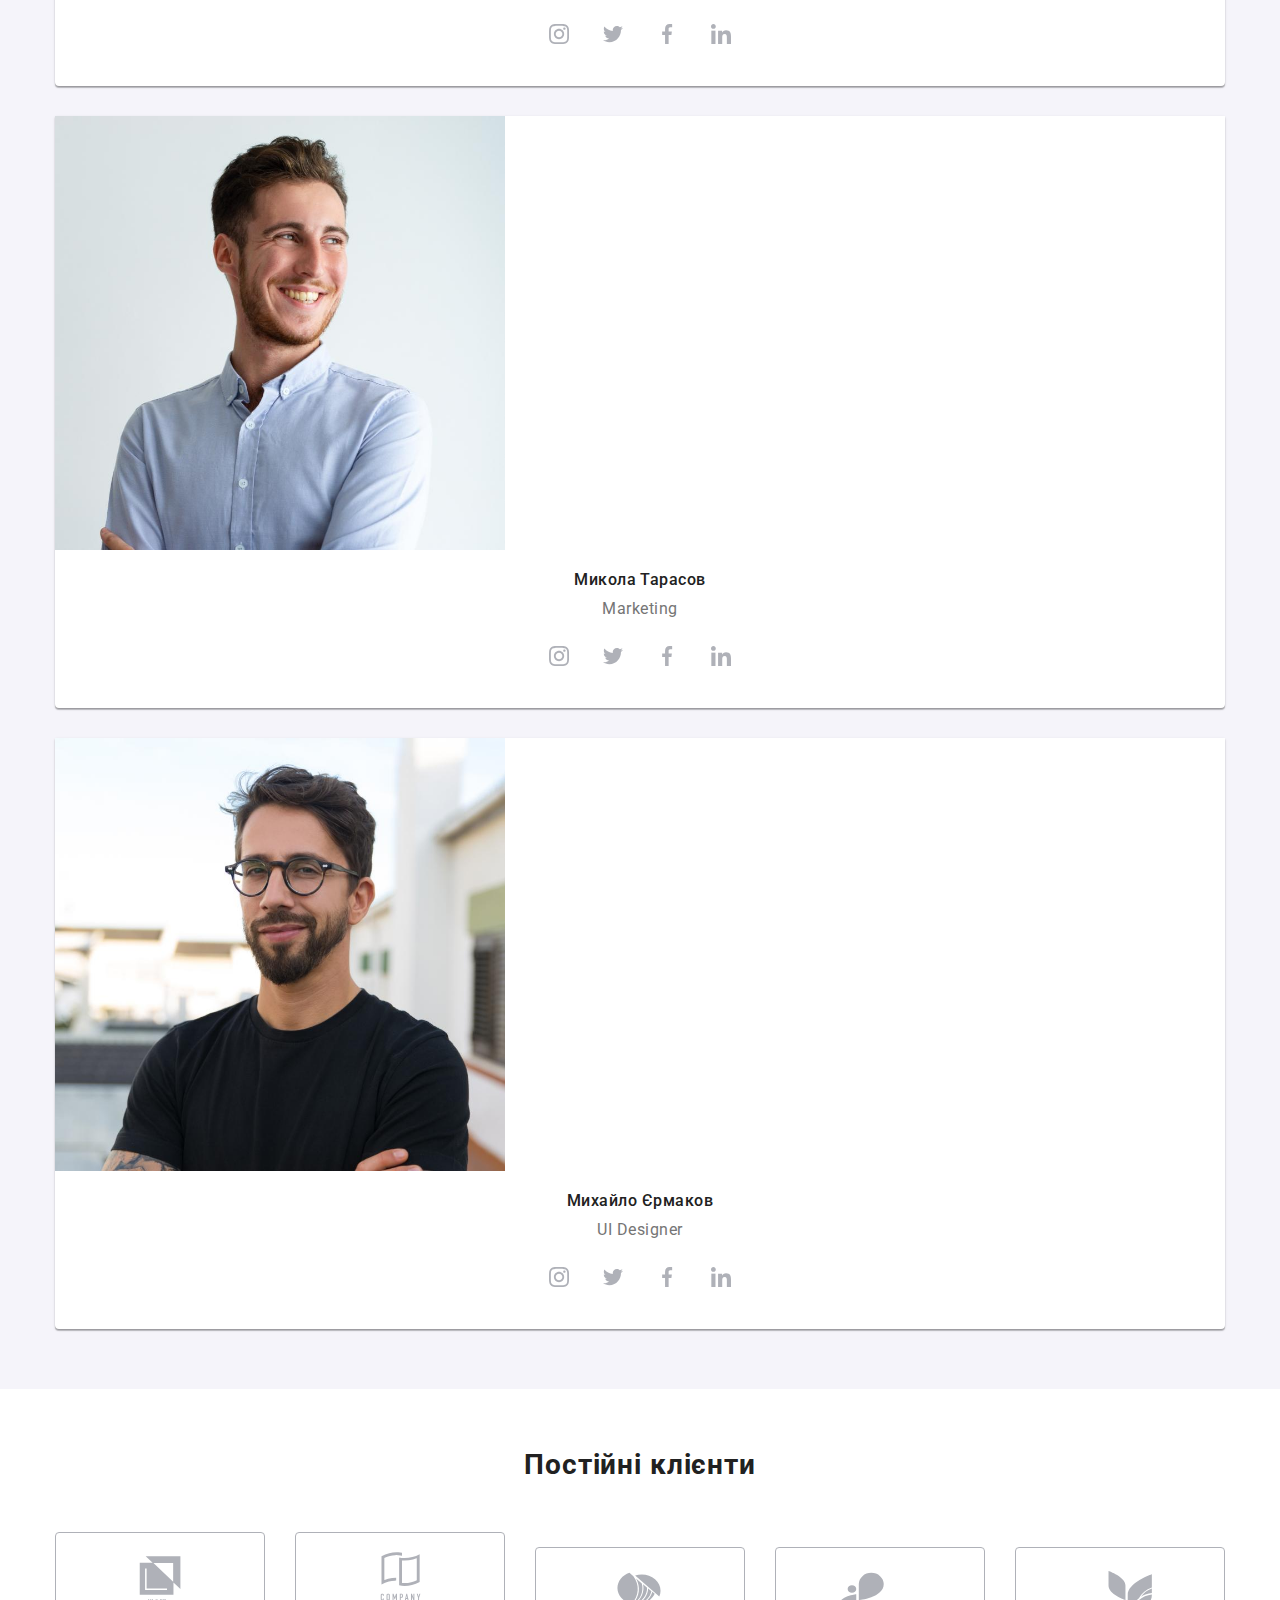
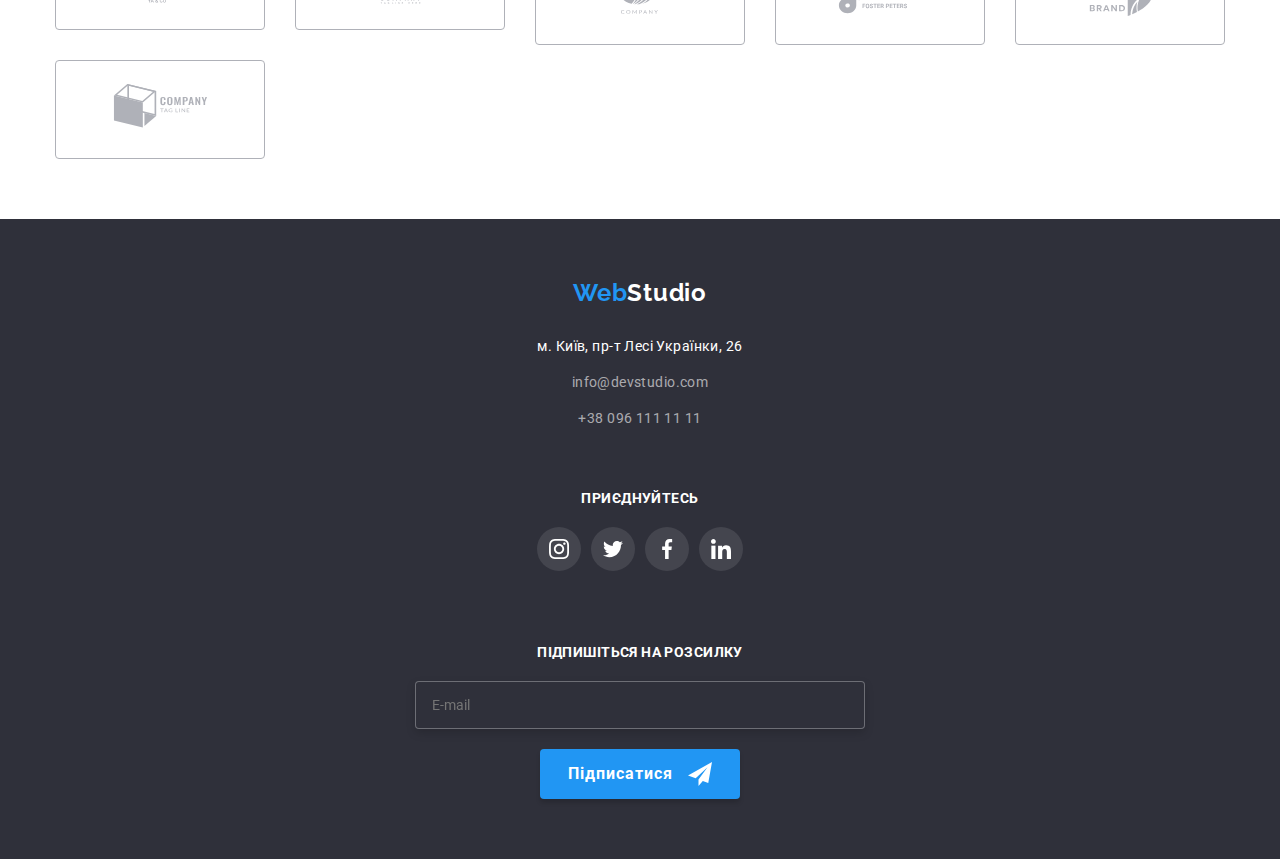
==== commit bbb6f5a5: "mobail" ====
--- a/index.html
+++ b/index.html
@@ -1,52 +1,108 @@
 <!DOCTYPE html>
 <html lang="uk">
   <head>
-    <meta charset="UTF-8">
-    <meta http-equiv="X-UA-Compatible" content="IE=edge">
-    <meta name="viewport" content="width=device-width, initial-scale=1.0">
+    <meta charset="UTF-8" />
+    <meta http-equiv="X-UA-Compatible" content="IE=edge" />
+    <meta name="viewport" content="width=device-width, initial-scale=1.0" />
     <title>Студія</title>
-    
-    <link href="./css/main.min.css" rel="stylesheet" type="text/css">
+
+    <link href="./css/main.min.css" rel="stylesheet" type="text/css" />
   </head>
 
   <body>
     <header class="topline container">
-        <nav class="topline__navigator">
-          <a href="./index.html" class="logo"><span class="logo__text">Web</span>Studio</a>
-          <ul class="navigator-site">
-            <li class="navigator-site__list">
-              <a href="./index.html" class="navigator-site__page this">Студія</a>
-            </li>
-            <li class="navigator-site__list">
-              <a href="./portfolio.html" class="navigator-site__page">Портфоліо</a>
-            </li>
-            <li class="navigator-site__list"><a href="" class="navigator-site__page">Контакти</a></li>
-          </ul>
-        </nav>
-        <ul class="topline__contakts">
-          <li class="contakts-list">
-            <a href="mailto:info@devstudio.com" class="contakts-list__link">
-              <svg width="16px" height="12px" class="contakts-list__icon">
-                <use href="./images/symbol-defs.svg#envelope"></use>
-              </svg>
+      <nav class="topline__navigator">
+        <a href="./index.html" class="logo"
+          ><span class="logo__text">Web</span>Studio</a
+        >
+        <ul class="navigator-site">
+          <li class="navigator-site__list">
+            <a href="./index.html" class="navigator-site__page this">Студія</a>
+          </li>
+          <li class="navigator-site__list">
+            <a href="./portfolio.html" class="navigator-site__page"
+              >Портфоліо</a
+            >
+          </li>
+          <li class="navigator-site__list">
+            <a href="" class="navigator-site__page">Контакти</a>
+          </li>
+        </ul>
+      </nav>
+      <ul class="topline__contakts">
+        <li class="contakts-list">
+          <a href="mailto:info@devstudio.com" class="contakts-list__link">
+            <svg width="16px" height="12px" class="contakts-list__icon">
+              <use href="./images/symbol-defs.svg#envelope"></use>
+            </svg>
+            info@devstudio.com
+          </a>
+        </li>
+        <li class="contakts-list">
+          <a href="tel:+380961111111" class="contakts-list__link">
+            <svg width="10px" height="16px" class="contakts-list__icon">
+              <use href="./images/symbol-defs.svg#smartphone"></use>
+            </svg>
+            +38 096 111 11 11
+          </a>
+        </li>
+      </ul>
+      <svg width="40px" height="40px" class="contakts-list__menu">
+        <use href="./images/symbol-defs.svg#menu"></use>
+      </svg>
+    </header>
+    <div class="head-modal head-modal--close">
+      <div class="header-modal">
+        <ul class="navigator-modal-site">
+          <li class="navigator-modal-site__list">
+            <a href="./index.html" class="navigator-modal-site__page">Студія</a>
+          </li>
+          <li class="navigator-modal-site__list">
+            <a href="./portfolio.html" class="navigator-modal-site__page"
+              >Портфоліо</a
+            >
+          </li>
+          <li class="navigator-modal-site__list">
+            <a href="" class="navigator-modal-site__page">Контакти</a>
+          </li>
+        </ul>
+        <ul class="header-modal__contakts contakts-modal">
+          <li class="contakts-modal__list">
+            <a href="tel:+380961111111" class="contakts-modal__tel">
+              +38 096 111 11 11
+            </a>
+          </li>
+          <li class="contakts-modal__list">
+            <a href="mailto:info@devstudio.com" class="contakts-modal__mail">
               info@devstudio.com
             </a>
           </li>
-          <li class="contakts-list">
-            <a href="tel:+380961111111" class="contakts-list__link">
-              <svg width="10px" height="16px" class="contakts-list__icon">
-                <use href="./images/symbol-defs.svg#smartphone"></use>
-              </svg>
-              +38 096 111 11 11
-            </a>
-          </li>
         </ul>
-    </header>
+        <ul class="social-modal">
+          <li class="social-modal__blok">
+            <a href="" class="social-modal__networks"> Instagram </a>
+          </li>
+          <li class="social-modal__blok">
+            <a href="" class="social-modal__networks"> Twitter </a>
+          </li>
+          <li class="social-modal__blok">
+            <a href="" class="social-modal__networks"> Facebook </a>
+          </li>
+          <li class="social-modal__blok">
+            <a href="" class="social-modal__networks"> Linkedin </a>
+          </li>
+        </ul>
+        <svg width="30px" height="30px" class="header-modal__close">
+          <use href="./images/symbol-defs.svg#close"></use>
+        </svg>
+      </div>
+    </div>
+    <script></script>
     <main class="content">
       <section class="hero">
         <div class="container">
           <h1 class="hero__header">
-            ЕФЕКТИВНІ РІШЕННЯ ДЛЯ<br>
+            ЕФЕКТИВНІ РІШЕННЯ ДЛЯ<br />
             ВАШОГО БІЗНЕСУ
           </h1>
           <button class="hero__button">Замовити послугу</button>
@@ -115,21 +171,21 @@
                 src="./images/html_foto.jpg"
                 alt="штмл розмітка"
                 width="370"
-              >
+              />
             </li>
             <li class="work-list__imege">
               <img
                 src="./images/mobail.jpg"
                 alt="мобільні додатки"
                 width="370"
-              >
+              />
             </li>
             <li class="work-list__imege">
               <img
                 src="./images/disin.jpg"
                 alt="графічний дізайн"
                 width="370"
-              >
+              />
             </li>
           </ul>
         </div>
@@ -139,7 +195,12 @@
           <h2 class="team__header">Наша команда</h2>
           <ul class="team-list">
             <li class="team-list__cards card-team">
-              <img src="./images/igor_d.jpg" alt="фото Ігора Дем'яненко" width="270" class="teams-foto">
+              <img
+                src="./images/igor_d.jpg"
+                alt="фото Ігора Дем'яненко"
+                width="270"
+                class="teams-foto"
+              />
               <div class="card-team__text">
                 <h3 class="card-team__header">Ігор Дем'яненко</h3>
                 <p class="card-team__job-title">Product Designer</p>
@@ -181,7 +242,7 @@
                 alt="фото Ольги Репіной"
                 width="270"
                 class="teams-foto"
-              >
+              />
               <div class="card-team__text">
                 <h3 class="card-team__header">Ольга Рєпіна</h3>
                 <p class="card-team__job-title">Frontend Developer</p>
@@ -223,7 +284,7 @@
                 alt="фото Миколи Тарасова"
                 width="270"
                 class="teams-foto"
-              >
+              />
               <div class="card-team__text">
                 <h3 class="card-team__header">Микола Тарасов</h3>
                 <p class="card-team__job-title">Marketing</p>
@@ -265,7 +326,7 @@
                 alt="фото Михайла Єрмакова"
                 width="270"
                 class="teams-foto"
-              >
+              />
               <div class="card-team__text">
                 <h3 class="card-team__header">Михайло Єрмаков</h3>
                 <p class="card-team__job-title">UI Designer</p>
@@ -357,12 +418,19 @@
     <footer class="basement">
       <div class="basement-content container">
         <div class="basement-address">
-          <a href="./index.html" class="logo"><span class="logo__text">Web</span>Studio</a>
+          <a href="./index.html" class="logo"
+            ><span class="logo__text">Web</span>Studio</a
+          >
           <address class="basement-address__content">
-            <p class="basement-address__text">м. Київ, пр-т Лесі Українки, 26</p>
+            <p class="basement-address__text">
+              м. Київ, пр-т Лесі Українки, 26
+            </p>
             <ul class="basement-address__list">
               <li class="basement-address__list-item">
-                <a href="mailto:info@devstudio.com" class="basement-address__link">
+                <a
+                  href="mailto:info@devstudio.com"
+                  class="basement-address__link"
+                >
                   info@devstudio.com
                 </a>
               </li>
@@ -408,20 +476,27 @@
           </ul>
         </div>
         <div class="mailing basement-content__mailing">
-            <p>ПІДПИШІТЬСЯ НА РОЗСИЛКУ</p>
-            <form class="mailing__form">
+          <p class="mailing__text">ПІДПИШІТЬСЯ НА РОЗСИЛКУ</p>
+          <form class="mailing__form">
             <div class="mailing__group">
               <label>
-                <input type="email" class="mailing__input" name="mailing" placeholder="E-mail">
+                <input
+                  type="email"
+                  class="mailing__input"
+                  name="mailing"
+                  placeholder="E-mail"
+                />
               </label>
               <div class="mailing__button-group">
-                <button class="mailing__button" type="submit">Підписатися</button>
-                  <svg width="24px" height="24px" class="mailing__send-svg">
-                    <use href="./images/symbol-defs.svg#icon-send"></use>
-                  </svg>
+                <button class="mailing__button" type="submit">
+                  Підписатися
+                </button>
+                <svg width="24px" height="24px" class="mailing__send-svg">
+                  <use href="./images/symbol-defs.svg#icon-send"></use>
+                </svg>
               </div>
             </div>
-            </form>
+          </form>
         </div>
       </div>
     </footer>
@@ -432,63 +507,72 @@
             <use href="./images/symbol-defs.svg#close"></use>
           </svg>
         </div>
-        <form class="form">
-          <p class="form_text">Залиште свої дані, ми вам передзвонимо</p>
-          <div class="form_ul">
-            <label class="form_li">
-              <span>Ім'я</span>
-              <input type="text" name="name" >
-                <svg width="18px" height="18px" class="form-svg">
-                  <use href="./images/symbol-defs.svg#person"></use>
-                </svg>
-            </label>
-            <label class="form_li">
-              <span>Телефон</span>
-              <input type="tel" name="tel" autofocus >
-                <svg width="18px" height="18px" class="form-svg">
-                  <use href="./images/symbol-defs.svg#phone"></use>
-                </svg>
-            </label>
-            <label class="form_li">
-              <span>Пошта</span>
-              <input type="email" name="meil" >
-                <svg width="18px" height="18px" class="form-svg">
-                  <use href="./images/symbol-defs.svg#email"></use>
-                </svg>
-            </label>
-            <label class="form_li">
-              <span>Коментар</span>
-              <textarea name="comment" class="commet_textarea" placeholder="Введіть текст"></textarea>
+        <form class="modal-window__form">
+          <p class="modal-window__text">
+            Залиште свої дані, ми вам передзвонимо
+          </p>
+          <label class="user-input">
+            <span class="user-input__title">Ім'я</span>
+            <input type="text" name="name" class="user-input__input" />
+            <svg width="18px" height="18px" class="user-input__svg">
+              <use href="./images/symbol-defs.svg#person"></use>
+            </svg>
+          </label>
+          <label class="user-input">
+            <span class="user-input__title">Телефон</span>
+            <input type="tel" name="tel" class="user-input__input" autofocus />
+            <svg width="18px" height="18px" class="user-input__svg">
+              <use href="./images/symbol-defs.svg#phone"></use>
+            </svg>
+          </label>
+          <label class="user-input">
+            <span class="user-input__title">Пошта</span>
+            <input type="email" name="meil" class="user-input__input" />
+            <svg width="18px" height="18px" class="user-input__svg">
+              <use href="./images/symbol-defs.svg#email"></use>
+            </svg>
+          </label>
+          <label class="user-input">
+            <span class="user-input__title">Коментар</span>
+            <textarea
+              name="comment"
+              class="user-input__textarea"
+              placeholder="Введіть текст"
+            ></textarea>
+          </label>
+          <div class="user-consent">
+            <label class="user-consent__label">
+              <input
+                type="checkbox"
+                class="user-consent__input"
+                name="consent"
+                value="consent"
+              />
+              <svg width="16px" height="15px" class="user-consent__check-off">
+                <use href="./images/symbol-defs.svg#check_off"></use>
+              </svg>
+              <svg width="16px" height="15px" class="user-consent__check-svg">
+                <use href="./images/symbol-defs.svg#check"></use>
+              </svg>
+              Погоджуюся з розсилкою та приймаю
+              <a href="" class="user-consent__link">Умови договору</a>
             </label>
           </div>
-          <div class="consent">
-            <label class="consent_lab">
-              <input type="checkbox" class="consent_check" name="consent" value="consent" >
-                <svg width="16px" height="15px" class="check_off">
-                  <use href="./images/symbol-defs.svg#check_off"></use>
-                </svg>
-                <svg width="16px" height="15px" class="check-svg">
-                  <use href="./images/symbol-defs.svg#check"></use>
-                </svg>
-              Погоджуюся з розсилкою та приймаю <a href="">Умови договору</a>
-            </label>
-          </div>
-          <button type="submit" class="submit_button">Відправити</button>
+          <button type="submit" class="modal-window__button">Відправити</button>
         </form>
       </div>
     </div>
     <script>
       (() => {
         document
-          .querySelector('.mailing__form')
-          .addEventListener('submit', e => {
+          .querySelector(".mailing__form")
+          .addEventListener("submit", (e) => {
             e.preventDefault();
             new FormData(e.currentTarget).forEach((value, name) =>
-            console.log(`${name}:${value}`)
+              console.log(`${name}:${value}`)
             );
           });
       })();
-      
     </script>
     <script src="./js/modal.js"></script>
   </body>
--- a/css/main.min.css
+++ b/css/main.min.css
@@ -1 +1 @@
-@import"https://fonts.googleapis.com/css2?family=Raleway:wght@700&family=Roboto:wght@400;500;700;900&display=swap";/*! modern-normalize v1.1.0 | MIT License | https://github.com/sindresorhus/modern-normalize */*,::after,::before{-webkit-box-sizing:border-box;box-sizing:border-box}html{-moz-tab-size:4;-o-tab-size:4;tab-size:4}html{line-height:1.15;-webkit-text-size-adjust:100%}body{margin:0}body{font-family:system-ui,-apple-system,"Segoe UI",Roboto,Helvetica,Arial,sans-serif,"Apple Color Emoji","Segoe UI Emoji"}hr{height:0;color:inherit}abbr[title]{-webkit-text-decoration:underline dotted;text-decoration:underline dotted}b,strong{font-weight:bolder}code,kbd,pre,samp{font-family:ui-monospace,SFMono-Regular,Consolas,"Liberation Mono",Menlo,monospace;font-size:1em}small{font-size:80%}sub,sup{font-size:75%;line-height:0;position:relative;vertical-align:baseline}sub{bottom:-0.25em}sup{top:-0.5em}table{text-indent:0;border-color:inherit}button,input,optgroup,select,textarea{font-family:inherit;font-size:100%;line-height:1.15;margin:0}button,select{text-transform:none}[type=button],[type=reset],[type=submit],button{-webkit-appearance:button;-moz-appearance:button;appearance:button}::-moz-focus-inner{border-style:none;padding:0}:-moz-focusring{outline:1px dotted ButtonText}:-moz-ui-invalid{box-shadow:none}legend{padding:0}progress{vertical-align:baseline}::-webkit-inner-spin-button,::-webkit-outer-spin-button{height:auto}[type=search]{-webkit-appearance:textfield;-moz-appearance:textfield;appearance:textfield;outline-offset:-2px}::-webkit-search-decoration{-webkit-appearance:none}::-webkit-file-upload-button{-webkit-appearance:button;font:inherit}summary{display:list-item}body{color:#212121;font-family:Roboto,sans-serif;background-color:#fff}img{display:block}.off-style{list-style:none}.section{padding-top:94px;padding-bottom:94px}.container{width:1200px;padding-left:15px;padding-right:15px;margin-left:auto;margin-right:auto}.contents-ul{margin-top:0px;margin-bottom:0px;padding-left:0px}.visually-hidden{position:absolute;width:1px;height:1px;margin:-1px;border:0;padding:0;white-space:nowrap;-webkit-clip-path:inset(100%);clip-path:inset(100%);clip:rect(0 0 0 0);overflow:hidden}.submit_button,.mailing__button,.hero__button{min-width:200px;height:50px;background-color:#2196f3;-webkit-box-shadow:0px 4px 4px rgba(0,0,0,.15);box-shadow:0px 4px 4px rgba(0,0,0,.15);border-radius:4px;color:#fff;border:none;font-family:inherit;font-weight:700;font-size:16px;line-height:1.88;letter-spacing:.06em;-webkit-transition:background-color 250ms cubic-bezier(0.4, 0, 0.2, 1);transition:background-color 250ms cubic-bezier(0.4, 0, 0.2, 1)}.submit_button:hover,.mailing__button:hover,.hero__button:hover,.submit_button:focus,.mailing__button:focus,.hero__button:focus{background-color:#188ce8;cursor:pointer}.join-box__list,.basement-address__list,.client,.social-contacts,.team-list,.work-list,.peculiarities-list,.topline__contakts,.navigator-site{margin-top:0px;margin-bottom:0px;padding-left:0px;list-style:none}.companies,.team,.our-work,.peculiarities,.hero{padding-top:94px;padding-bottom:94px}.join-box__networks,.social-contacts__networks{display:inline-block;width:44px;height:44px;border-radius:50%;padding:12px}.logo{color:#000;font-family:Raleway,sans-serif;font-weight:700;font-size:26px;line-height:1.19;letter-spacing:.03em;text-decoration:none}.logo__text{color:#2196f3}.this::after{content:"";width:100%;height:4px;background:#2196f3;border-radius:2px;position:absolute;left:0px;bottom:0px;-webkit-transform:translateY(32px);transform:translateY(32px)}.topline__navigator{display:-webkit-box;display:-ms-flexbox;display:flex;-webkit-box-align:center;-ms-flex-align:center;align-items:center}.topline{background-color:#fff;padding-top:25px;padding-bottom:25px;border-bottom:1px solid #eee;display:-webkit-box;display:-ms-flexbox;display:flex;-webkit-box-align:center;-ms-flex-align:center;align-items:center}.topline__navigator .logo{margin-right:95px}.navigator-site{display:-webkit-box;display:-ms-flexbox;display:flex}.topline__contakts{margin-left:auto;display:-webkit-box;display:-ms-flexbox;display:flex}.navigator-site__page{color:#212121;text-decoration:none;font-weight:500;font-size:14px;line-height:1.14;letter-spacing:.02em;-webkit-transition:color 250ms cubic-bezier(0.4, 0, 0.2, 1);transition:color 250ms cubic-bezier(0.4, 0, 0.2, 1)}.navigator-site__page:hover,.navigator-site__page:focus{color:#2196f3}.navigator-site__list{position:relative}.navigator-site .navigator-site__list+.navigator-site__list{margin-left:50px}.contakts-list__link{color:#757575;fill:currentColor;text-decoration:none;font-weight:500;font-size:14px;line-height:1.14;letter-spacing:.02em;display:-webkit-box;display:-ms-flexbox;display:flex;-webkit-box-pack:center;-ms-flex-pack:center;justify-content:center;-webkit-transition:color 250ms cubic-bezier(0.4, 0, 0.2, 1);transition:color 250ms cubic-bezier(0.4, 0, 0.2, 1)}.contakts-list__link:hover,.contakts-list__link:focus{color:#2196f3}.contakts-list__icon{display:inline-block;margin-right:10px}.contakts-list:not(:last-child){margin-right:40px}.hero{color:#fff;background-image:-webkit-gradient(linear, left top, left bottom, from(rgba(47, 48, 58, 0.4)), to(rgba(47, 48, 58, 0.4))),url(../images/herobackgr.jpg);background-image:linear-gradient(rgba(47, 48, 58, 0.4), rgba(47, 48, 58, 0.4)),url(../images/herobackgr.jpg);background-repeat:no-repeat;background-position:50% 50%;text-align:center;margin:0 auto;padding-top:200px;padding-bottom:200px;max-width:1600px}.hero__header{font-weight:900;font-size:44px;line-height:1.36;letter-spacing:.06em;margin-bottom:30px;margin-top:0px}.peculiarities-list{display:-webkit-box;display:-ms-flexbox;display:flex}.peculiarities-list__point{-ms-flex-preferred-size:calc((100% - 90px)/4);flex-basis:calc((100% - 90px)/4)}.peculiarities-list .peculiarities-list__point:not(:last-child){margin-right:30px}.peculiarities-points__svg{background-color:#f5f4fa;padding-top:25px;padding-bottom:25px;padding-left:100px;padding-right:100px;margin-bottom:30px;border-radius:4px}.peculiarities-points__header{font-size:14px;line-height:1.14;letter-spacing:.03em;text-transform:uppercase;margin-top:0px;margin-bottom:10px}.peculiarities-points__text{color:#757575;letter-spacing:.03em;font-size:14px;line-height:1.71;margin-top:0px;margin-bottom:0px}.our-work{padding-top:0px}.our-work__header{font-size:36px;line-height:1.17;text-align:center;letter-spacing:.03em;margin-top:0px;margin-bottom:50px}.work-list{display:-webkit-box;display:-ms-flexbox;display:flex}.work-list .work-list__imege:not(:last-child){margin-right:30px}.team{background-color:#f5f4fa;text-align:center}.team__header{font-size:36px;line-height:1.17;text-align:center;letter-spacing:.03em;margin-top:0px;margin-bottom:50px}.team-list{display:-webkit-box;display:-ms-flexbox;display:flex}.team-list__cards{-ms-flex-preferred-size:270px;flex-basis:270px;background-color:#fff;-webkit-box-shadow:0px 1px 3px rgba(0,0,0,.12),0px 1px 1px rgba(0,0,0,.14),0px 2px 1px rgba(0,0,0,.2);box-shadow:0px 1px 3px rgba(0,0,0,.12),0px 1px 1px rgba(0,0,0,.14),0px 2px 1px rgba(0,0,0,.2);border-radius:0px 0px 4px 4px}.team-list__cards:not(:first-child){margin-left:30px}.card-team__header{font-weight:500;font-size:16px;line-height:1.19;letter-spacing:.03em;margin-top:0px;margin-bottom:10px}.card-team__job-title{font-size:16px;line-height:1.19;margin-top:0px;margin-bottom:16px;color:#757575;letter-spacing:.03em}.card-team__text{padding-top:20px;padding-bottom:30px}.social-contacts{display:-webkit-box;display:-ms-flexbox;display:flex;padding-left:32px}.social-contacts__blok:not(:last-child){margin-right:10px}.social-contacts__networks{fill:#afb1b8;-webkit-transition:background-color 250ms cubic-bezier(0.4, 0, 0.2, 1),fill 250ms cubic-bezier(0.4, 0, 0.2, 1);transition:background-color 250ms cubic-bezier(0.4, 0, 0.2, 1),fill 250ms cubic-bezier(0.4, 0, 0.2, 1)}.social-contacts__networks:hover,.social-contacts__networks:focus{background-color:#2196f3;fill:#fff}.companies__header{font-weight:700;font-size:36px;line-height:1.17;text-align:center;letter-spacing:.03em;margin-top:0px;margin-bottom:50px}.client{display:-webkit-box;display:-ms-flexbox;display:flex;padding-left:0px}.client__blok:not(:first-child){margin-left:30px}.client__link{color:#afb1b8;width:170px;border:1px solid #afb1b8;border-radius:4px;padding:16px 32px;display:inline-block;-webkit-transition:color 250ms cubic-bezier(0.4, 0, 0.2, 1),border 250ms cubic-bezier(0.4, 0, 0.2, 1);transition:color 250ms cubic-bezier(0.4, 0, 0.2, 1),border 250ms cubic-bezier(0.4, 0, 0.2, 1)}.client__link:hover,.client__link:focus{color:#2196f3;border:1px solid #2196f3}.client__svg{fill:currentColor}.basement{background-color:#2f303a;padding-top:60px;padding-bottom:60px;color:#fff}.basement-content{display:-webkit-box;display:-ms-flexbox;display:flex;-webkit-box-align:baseline;-ms-flex-align:baseline;align-items:baseline}.basement-content__join{margin-left:70px}.basement-content__mailing{margin-left:auto}.basement-address__content{font-style:normal}.basement-address .logo{display:inline-block;color:#fff;margin-bottom:28px}.basement-address__text{margin-top:0px;margin-bottom:12px;font-size:14px;line-height:1.71;letter-spacing:.03em}.basement-address__list .basement-address__list-item+.basement-address__list-item{margin-top:12px}.basement-address__link{color:rgba(255,255,255,.6);font-weight:400;font-size:14px;line-height:1.71;letter-spacing:.03em;text-decoration:none;-webkit-transition:color 250ms cubic-bezier(0.4, 0, 0.2, 1);transition:color 250ms cubic-bezier(0.4, 0, 0.2, 1)}.basement-address__link:hover,.basement-address__link:focus{color:#2196f3}.join-box__header{font-size:14px;line-height:1.14;letter-spacing:.03em;margin-top:0px;margin-bottom:20px}.join-box__list{display:-webkit-box;display:-ms-flexbox;display:flex}.join-box__networks{fill:#fff;background-color:rgba(255,255,255,.1019607843);-webkit-transition:background-color 250ms cubic-bezier(0.4, 0, 0.2, 1);transition:background-color 250ms cubic-bezier(0.4, 0, 0.2, 1)}.join-box__networks:hover,.join-box__networks:focus{background-color:#2196f3}.join-box__list-item:not(:first-child){margin-left:10px}.mailing{font-weight:700;font-size:14px;line-height:1.14;letter-spacing:.03em}.mailing__group{display:-webkit-box;display:-ms-flexbox;display:flex}.mailing__input{width:358px;border:1px solid rgba(255,255,255,.3);-webkit-filter:drop-shadow(0px 4px 4px rgba(0, 0, 0, 0.15));filter:drop-shadow(0px 4px 4px rgba(0, 0, 0, 0.15));border-radius:4px;background-color:#2f303a;color:#fff;padding:15px 16px;outline:none;-webkit-transition:border 250ms cubic-bezier(0.4, 0, 0.2, 1);transition:border 250ms cubic-bezier(0.4, 0, 0.2, 1)}.mailing__input:focus{border:1px solid #2196f3}.mailing__button-group{position:relative;margin-left:12px}.mailing__button{text-align:left;padding-left:28px}.mailing__send-svg{position:absolute;right:28px;top:13px}.modal{position:fixed;visibility:hidden;opacity:0}.is-hidden{position:fixed;top:0px;left:0px;width:100%;height:100%;background-color:rgba(0,0,0,.2);opacity:1;-webkit-transition:opacity 250ms cubic-bezier(0.4, 0, 0.2, 1);transition:opacity 250ms cubic-bezier(0.4, 0, 0.2, 1)}.modal-window{position:absolute;min-width:528px;min-height:281px;top:50%;left:50%;-webkit-transform:translate(-50%, -50%);transform:translate(-50%, -50%);-webkit-box-shadow:0px 1px 3px rgba(0,0,0,.12),0px 1px 1px rgba(0,0,0,.14),0px 2px 1px rgba(0,0,0,.2);box-shadow:0px 1px 3px rgba(0,0,0,.12),0px 1px 1px rgba(0,0,0,.14),0px 2px 1px rgba(0,0,0,.2);border-radius:4px;background-color:#fff}.modal-window__close{position:absolute;width:30px;height:30px;border-radius:50%;top:8px;right:8px;border:1px solid rgba(0,0,0,.1);text-align:center;font-size:18px;padding:6px 0;-webkit-transition:color 250ms cubic-bezier(0.4, 0, 0.2, 1);transition:color 250ms cubic-bezier(0.4, 0, 0.2, 1)}.modal-window__close:hover,.modal-window__close:focus{fill:#2196f3;cursor:pointer}.form{padding-top:40px;padding-left:41px;padding-right:39px;padding-bottom:40px}.form_text{margin-top:0px;margin-bottom:12px;font-weight:700;font-size:20px;line-height:1.15;text-align:center;letter-spacing:.03em}.form_ul{padding-left:0px;margin-top:0px;margin-bottom:20px}.form_li{display:-webkit-box;display:-ms-flexbox;display:flex;position:relative;-webkit-box-orient:vertical;-webkit-box-direction:normal;-ms-flex-direction:column;flex-direction:column;font-weight:400;font-size:12px;line-height:14px;letter-spacing:.01em;color:#757575}.form_ul .form_li+.form_li{margin-top:10px}.form_li input{padding-top:11px;padding-bottom:11px;padding-left:42px;border:1px solid rgba(33,33,33,.2);border-radius:4px;-webkit-transition:border 250ms cubic-bezier(0.4, 0, 0.2, 1);transition:border 250ms cubic-bezier(0.4, 0, 0.2, 1);outline:none}.form_li input:focus+.form-svg{color:#2196f3}.form_li input:focus{border:1px solid #2196f3}.form_li span{margin-bottom:4px}.form-svg{position:absolute;left:12px;bottom:11px;height:18px;color:#212121;fill:currentColor;-webkit-transition:color 250ms cubic-bezier(0.4, 0, 0.2, 1);transition:color 250ms cubic-bezier(0.4, 0, 0.2, 1)}.commet_textarea{height:120px;resize:none;padding:14px 16px;border:1px solid rgba(33,33,33,.2);border-radius:4px;outline:none;-webkit-transition:border 250ms cubic-bezier(0.4, 0, 0.2, 1);transition:border 250ms cubic-bezier(0.4, 0, 0.2, 1)}.commet_textarea::-webkit-input-placeholder{font-weight:400;font-size:12px;line-height:1.17;letter-spacing:.01em;color:rgba(117,117,117,.5)}.commet_textarea::-moz-placeholder{font-weight:400;font-size:12px;line-height:1.17;letter-spacing:.01em;color:rgba(117,117,117,.5)}.commet_textarea:-ms-input-placeholder{font-weight:400;font-size:12px;line-height:1.17;letter-spacing:.01em;color:rgba(117,117,117,.5)}.commet_textarea::-ms-input-placeholder{font-weight:400;font-size:12px;line-height:1.17;letter-spacing:.01em;color:rgba(117,117,117,.5)}.commet_textarea::placeholder{font-weight:400;font-size:12px;line-height:1.17;letter-spacing:.01em;color:rgba(117,117,117,.5)}.commet_textarea:focus{border:1px solid #2196f3}.consent{position:relative;margin-top:0px;margin-bottom:30px;font-weight:400;font-size:14px;line-height:1.71;letter-spacing:.03em;color:var(--text-color);padding-left:34px;display:-webkit-box;display:-ms-flexbox;display:flex;-webkit-box-align:center;-ms-flex-align:center;align-items:center}.consent_lab:hover{cursor:pointer}.consent a{color:#2196f3}.check-svg{opacity:0;-webkit-transition:opacity 250ms cubic-bezier(0.4, 0, 0.2, 1);transition:opacity 250ms cubic-bezier(0.4, 0, 0.2, 1);position:absolute;opacity:0;top:50%;left:12px;-webkit-transform:translate(0%, -50%);transform:translate(0%, -50%);width:16px;height:15px;border-radius:2px}.consent_check:checked~.check-svg{opacity:1}.check_off{position:absolute;fill:#212121;top:50%;left:12px;-webkit-transform:translate(0%, -50%);transform:translate(0%, -50%);opacity:1;-webkit-transition:opacity 250ms cubic-bezier(0.4, 0, 0.2, 1);transition:opacity 250ms cubic-bezier(0.4, 0, 0.2, 1)}.consent_check:checked+.check_off{opacity:0}.consent_check{-webkit-appearance:none;-moz-appearance:none;appearance:none;position:absolute}.submit_button{margin-left:auto;margin-right:auto;display:block}.filter{margin-top:0px;margin-bottom:50px;padding-left:0px;display:-webkit-box;display:-ms-flexbox;display:flex;-webkit-box-pack:center;-ms-flex-pack:center;justify-content:center}.filter .fltr-l-btn:not(:first-child){margin-left:10px}.filter-button{color:#212121;font-weight:400;font-size:16px;line-height:1.63;letter-spacing:.03em;background-color:#f5f4fa;border-radius:4px;border:none;padding:6px 22px;cursor:pointer;-webkit-transition:background-color 250ms cubic-bezier(0.4, 0, 0.2, 1),color 250ms cubic-bezier(0.4, 0, 0.2, 1),-webkit-box-shadow 250ms cubic-bezier(0.4, 0, 0.2, 1);transition:background-color 250ms cubic-bezier(0.4, 0, 0.2, 1),color 250ms cubic-bezier(0.4, 0, 0.2, 1),-webkit-box-shadow 250ms cubic-bezier(0.4, 0, 0.2, 1);transition:background-color 250ms cubic-bezier(0.4, 0, 0.2, 1),color 250ms cubic-bezier(0.4, 0, 0.2, 1),box-shadow 250ms cubic-bezier(0.4, 0, 0.2, 1);transition:background-color 250ms cubic-bezier(0.4, 0, 0.2, 1),color 250ms cubic-bezier(0.4, 0, 0.2, 1),box-shadow 250ms cubic-bezier(0.4, 0, 0.2, 1),-webkit-box-shadow 250ms cubic-bezier(0.4, 0, 0.2, 1)}.filter-button:hover,.filter-button:focus{background-color:#2196f3;color:#fff;-webkit-box-shadow:0px 3px 1px rgba(0,0,0,.1),0px 1px 2px rgba(0,0,0,.08),0px 2px 2px rgba(0,0,0,.12);box-shadow:0px 3px 1px rgba(0,0,0,.1),0px 1px 2px rgba(0,0,0,.08),0px 2px 2px rgba(0,0,0,.12)}.portfolio-cards{display:-webkit-box;display:-ms-flexbox;display:flex;-ms-flex-wrap:wrap;flex-wrap:wrap;margin-top:0px;margin-bottom:0px;padding-left:0}.portfolio-cards h2{font-weight:700;font-size:18px;line-height:2;letter-spacing:.06em;color:#212121;margin-top:0px;margin-bottom:5px}.portfolio-cards p{margin-top:0px;margin-bottom:0px;font-weight:400;font-size:16px;line-height:1.88;letter-spacing:.03em;color:#757575}.portfolio-cards a{text-decoration:none}.portfolio-cards-list{margin-right:30px;margin-bottom:30px;-ms-flex-preferred-size:calc((100% - 90px)/3);flex-basis:calc((100% - 90px)/3);-webkit-transition:-webkit-box-shadow 250ms cubic-bezier(0.4, 0, 0.2, 1);transition:-webkit-box-shadow 250ms cubic-bezier(0.4, 0, 0.2, 1);transition:box-shadow 250ms cubic-bezier(0.4, 0, 0.2, 1);transition:box-shadow 250ms cubic-bezier(0.4, 0, 0.2, 1), -webkit-box-shadow 250ms cubic-bezier(0.4, 0, 0.2, 1)}.portfolio-cards-list:nth-last-child(-n+3){margin-bottom:0px}.portfolio-cards-list:nth-child(3n){margin-right:0px}.portfolio-cards-list:hover,.portfolio-cards-list:focus{-webkit-box-shadow:0px 1px 1px rgba(0,0,0,.12),0px 4px 4px rgba(0,0,0,.06),1px 4px 6px rgba(0,0,0,.16);box-shadow:0px 1px 1px rgba(0,0,0,.12),0px 4px 4px rgba(0,0,0,.06),1px 4px 6px rgba(0,0,0,.16)}.portfolio-cards-content{padding-left:25px;padding-top:20px;padding-bottom:20px;padding-right:25px;background:#fff;border:1px solid #eee}.cards-rel{position:relative;overflow:hidden}.modal-cards{position:absolute;left:0px;top:0px;padding-left:24px;padding-right:24px;padding-top:63px;padding-bottom:63px;background-color:rgba(33,150,243,.9);-webkit-transform:translateY(100%);transform:translateY(100%);-webkit-transition:-webkit-transform 250ms cubic-bezier(0.4, 0, 0.2, 1);transition:-webkit-transform 250ms cubic-bezier(0.4, 0, 0.2, 1);transition:transform 250ms cubic-bezier(0.4, 0, 0.2, 1);transition:transform 250ms cubic-bezier(0.4, 0, 0.2, 1), -webkit-transform 250ms cubic-bezier(0.4, 0, 0.2, 1)}.modal-cards p{font-weight:400;font-size:18px;line-height:1.6;letter-spacing:.03em;color:#fff}.portfolio-cards-list:hover .modal-cards{-webkit-transform:translateY(0);transform:translateY(0)}/*# sourceMappingURL=main.min.css.map */+@import"https://fonts.googleapis.com/css2?family=Raleway:wght@700&family=Roboto:wght@400;500;700;900&display=swap";/*! modern-normalize v1.1.0 | MIT License | https://github.com/sindresorhus/modern-normalize */*,::after,::before{-webkit-box-sizing:border-box;box-sizing:border-box}html{-moz-tab-size:4;-o-tab-size:4;tab-size:4}html{line-height:1.15;-webkit-text-size-adjust:100%}body{margin:0}body{font-family:system-ui,-apple-system,"Segoe UI",Roboto,Helvetica,Arial,sans-serif,"Apple Color Emoji","Segoe UI Emoji"}hr{height:0;color:inherit}abbr[title]{-webkit-text-decoration:underline dotted;text-decoration:underline dotted}b,strong{font-weight:bolder}code,kbd,pre,samp{font-family:ui-monospace,SFMono-Regular,Consolas,"Liberation Mono",Menlo,monospace;font-size:1em}small{font-size:80%}sub,sup{font-size:75%;line-height:0;position:relative;vertical-align:baseline}sub{bottom:-0.25em}sup{top:-0.5em}table{text-indent:0;border-color:inherit}button,input,optgroup,select,textarea{font-family:inherit;font-size:100%;line-height:1.15;margin:0}button,select{text-transform:none}[type=button],[type=reset],[type=submit],button{-webkit-appearance:button;-moz-appearance:button;appearance:button}::-moz-focus-inner{border-style:none;padding:0}:-moz-focusring{outline:1px dotted ButtonText}:-moz-ui-invalid{box-shadow:none}legend{padding:0}progress{vertical-align:baseline}::-webkit-inner-spin-button,::-webkit-outer-spin-button{height:auto}[type=search]{-webkit-appearance:textfield;-moz-appearance:textfield;appearance:textfield;outline-offset:-2px}::-webkit-search-decoration{-webkit-appearance:none}::-webkit-file-upload-button{-webkit-appearance:button;font:inherit}summary{display:list-item}body{color:#212121;font-family:Roboto,sans-serif;background-color:#fff}img{display:block}.container{width:480px;padding-left:15px;padding-right:15px;margin-left:auto;margin-right:auto}@media screen and (min-width: 800px)and (max-width: 1200px){.container{width:800px}}@media screen and (min-width: 1200px){.container{width:1200px}}.visually-hidden{position:absolute;width:1px;height:1px;margin:-1px;border:0;padding:0;white-space:nowrap;-webkit-clip-path:inset(100%);clip-path:inset(100%);clip:rect(0 0 0 0);overflow:hidden}.modal-window__button,.mailing__button,.hero__button{min-width:200px;height:50px;background-color:#2196f3;-webkit-box-shadow:0px 4px 4px rgba(0,0,0,.15);box-shadow:0px 4px 4px rgba(0,0,0,.15);border-radius:4px;color:#fff;border:none;font-family:inherit;font-weight:700;font-size:16px;line-height:1.88;letter-spacing:.06em;-webkit-transition:background-color 250ms cubic-bezier(0.4, 0, 0.2, 1);transition:background-color 250ms cubic-bezier(0.4, 0, 0.2, 1)}.modal-window__button:hover,.mailing__button:hover,.hero__button:hover,.modal-window__button:focus,.mailing__button:focus,.hero__button:focus{background-color:#188ce8;cursor:pointer}.social-modal,.contakts-modal,.navigator-modal-site,.join-box__list,.basement-address__list,.client,.social-contacts,.team-list,.work-list,.peculiarities-list,.topline__contakts,.navigator-site{margin-top:0px;margin-bottom:0px;padding-left:0px;list-style:none}.companies,.team,.our-work,.peculiarities{padding-top:60px;padding-bottom:60px}.join-box__networks,.social-contacts__networks{display:inline-block;width:44px;height:44px;border-radius:50%;padding:12px}.logo{color:#000;font-family:Raleway,sans-serif;font-weight:700;font-size:24px;line-height:1.19;letter-spacing:.03em;text-decoration:none}.logo__text{color:#2196f3}.topline{background-color:#fff;padding-top:16px;padding-bottom:16px;border-bottom:1px solid #eee;position:relative}.topline__navigator .logo{margin-right:95px}.navigator-site{display:none}.topline__contakts{margin-left:auto;display:none}.navigator-site__page{color:#212121;text-decoration:none;font-weight:500;font-size:14px;line-height:1.14;letter-spacing:.02em;-webkit-transition:color 250ms cubic-bezier(0.4, 0, 0.2, 1);transition:color 250ms cubic-bezier(0.4, 0, 0.2, 1)}.navigator-site__page:hover,.navigator-site__page:focus{color:#2196f3}.navigator-site__list{position:relative}.navigator-site .navigator-site__list+.navigator-site__list{margin-left:50px}.contakts-list__link{color:#757575;fill:currentColor;text-decoration:none;font-weight:500;font-size:14px;line-height:1.14;letter-spacing:.02em;display:-webkit-box;display:-ms-flexbox;display:flex;-webkit-box-pack:center;-ms-flex-pack:center;justify-content:center;-webkit-transition:color 250ms cubic-bezier(0.4, 0, 0.2, 1);transition:color 250ms cubic-bezier(0.4, 0, 0.2, 1)}.contakts-list__link:hover,.contakts-list__link:focus{color:#2196f3}.contakts-list__icon{display:inline-block;margin-right:10px}.contakts-list:not(:last-child){margin-right:40px}.contakts-list__menu{position:absolute;right:15px;top:15px}.contakts-list__menu:hover{fill:#2196f3}.hero{padding-top:118px;padding-bottom:118px;color:#fff;background:-webkit-gradient(linear, left top, left bottom, from(rgba(47, 48, 58, 0.4)), to(rgba(47, 48, 58, 0.4))),url(../images/herobackgr.jpg);background:linear-gradient(rgba(47, 48, 58, 0.4), rgba(47, 48, 58, 0.4)),url(../images/herobackgr.jpg);background-repeat:no-repeat;background-position:50% 50%;text-align:center;margin:0 auto;padding-top:118px;padding-bottom:118px;max-width:1600px}.hero__header{font-weight:900;font-size:26px;line-height:1.36;letter-spacing:.06em;margin-bottom:30px;margin-top:0px}.peculiarities-list__point{-ms-flex-preferred-size:calc((100% - 90px)/4);flex-basis:calc((100% - 90px)/4)}.peculiarities-list .peculiarities-list__point:not(:last-child){margin-bottom:30px}.peculiarities-points__svg{background-color:#f5f4fa;padding-top:25px;padding-bottom:25px;text-align:center;margin-bottom:30px;border-radius:4px}.peculiarities-points__header{font-size:14px;line-height:1.14;letter-spacing:.03em;text-transform:uppercase;text-align:center;margin-top:0px;margin-bottom:10px}.peculiarities-points__text{color:#757575;letter-spacing:.03em;font-size:14px;line-height:1.71;margin-top:0px;margin-bottom:0px}.our-work{padding-top:0px}@media screen and (max-width: 1200px){.our-work{display:none}}.our-work__header{font-size:36px;line-height:1.17;text-align:center;letter-spacing:.03em;margin-top:0px;margin-bottom:50px}.work-list{display:-webkit-box;display:-ms-flexbox;display:flex}.work-list .work-list__imege:not(:last-child){margin-right:30px}.team{background-color:#f5f4fa;text-align:center}.team__header{font-size:36px;line-height:1.17;text-align:center;letter-spacing:.03em;margin-top:0px;margin-bottom:50px}.team-list__cards{-ms-flex-preferred-size:270px;flex-basis:270px;background-color:#fff;-webkit-box-shadow:0px 1px 3px rgba(0,0,0,.12),0px 1px 1px rgba(0,0,0,.14),0px 2px 1px rgba(0,0,0,.2);box-shadow:0px 1px 3px rgba(0,0,0,.12),0px 1px 1px rgba(0,0,0,.14),0px 2px 1px rgba(0,0,0,.2);border-radius:0px 0px 4px 4px}.team-list__cards:not(:first-child){margin-top:30px}.card-team__header{font-weight:500;font-size:16px;line-height:1.19;letter-spacing:.03em;margin-top:0px;margin-bottom:10px}.card-team__job-title{font-size:16px;line-height:1.19;margin-top:0px;margin-bottom:16px;color:#757575;letter-spacing:.03em}.card-team__text{padding-top:20px;padding-bottom:30px}.social-contacts{display:-webkit-box;display:-ms-flexbox;display:flex;-webkit-box-pack:center;-ms-flex-pack:center;justify-content:center}.social-contacts__blok:not(:last-child){margin-right:10px}.social-contacts__networks{fill:#afb1b8;-webkit-transition:background-color 250ms cubic-bezier(0.4, 0, 0.2, 1),fill 250ms cubic-bezier(0.4, 0, 0.2, 1);transition:background-color 250ms cubic-bezier(0.4, 0, 0.2, 1),fill 250ms cubic-bezier(0.4, 0, 0.2, 1)}.social-contacts__networks:hover,.social-contacts__networks:focus{background-color:#2196f3;fill:#fff}.teams-foto{width:450px}.companies__header{font-weight:700;font-size:28px;line-height:1.17;text-align:center;letter-spacing:.03em;margin-top:0px;margin-bottom:50px}.client{display:-webkit-box;display:-ms-flexbox;display:flex;-ms-flex-wrap:wrap;flex-wrap:wrap;-webkit-box-pack:justify;-ms-flex-pack:justify;justify-content:space-between;padding-left:0px}.client__blok:nth-child(n+3){margin-top:15px}.client__link{color:#afb1b8;width:210px;border:1px solid #afb1b8;border-radius:4px;padding:16px 52px;display:inline-block;-webkit-transition:color 250ms cubic-bezier(0.4, 0, 0.2, 1),border 250ms cubic-bezier(0.4, 0, 0.2, 1);transition:color 250ms cubic-bezier(0.4, 0, 0.2, 1),border 250ms cubic-bezier(0.4, 0, 0.2, 1)}.client__link:hover,.client__link:focus{color:#2196f3;border:1px solid #2196f3}.client__svg{fill:currentColor}.basement{background-color:#2f303a;padding-top:60px;padding-bottom:60px;color:#fff}.basement-content{display:-webkit-box;display:-ms-flexbox;display:flex;-webkit-box-orient:vertical;-webkit-box-direction:normal;-ms-flex-direction:column;flex-direction:column;-webkit-box-align:center;-ms-flex-align:center;align-items:center;-webkit-box-pack:center;-ms-flex-pack:center;justify-content:center}.basement-address{margin-bottom:60px;text-align:center}.basement-address__content{font-style:normal}.basement-address .logo{display:inline-block;color:#fff;margin-bottom:28px}.basement-address__text{margin-top:0px;margin-bottom:12px;font-size:14px;line-height:1.71;letter-spacing:.03em}.basement-address__list .basement-address__list-item+.basement-address__list-item{margin-top:12px}.basement-address__link{color:rgba(255,255,255,.6);font-weight:400;font-size:14px;line-height:1.71;letter-spacing:.03em;text-decoration:none;-webkit-transition:color 250ms cubic-bezier(0.4, 0, 0.2, 1);transition:color 250ms cubic-bezier(0.4, 0, 0.2, 1)}.basement-address__link:hover,.basement-address__link:focus{color:#2196f3}.join-box{margin-bottom:60px;text-align:center}.join-box__header{font-size:14px;line-height:1.14;letter-spacing:.03em;margin-top:0px;margin-bottom:20px}.join-box__list{display:-webkit-box;display:-ms-flexbox;display:flex}.join-box__networks{fill:#fff;background-color:rgba(255,255,255,.1019607843);-webkit-transition:background-color 250ms cubic-bezier(0.4, 0, 0.2, 1);transition:background-color 250ms cubic-bezier(0.4, 0, 0.2, 1)}.join-box__networks:hover,.join-box__networks:focus{background-color:#2196f3}.join-box__list-item:not(:first-child){margin-left:10px}.mailing{font-weight:700;font-size:14px;line-height:1.14;letter-spacing:.03em;text-align:center}.mailing__text{display:inline-block;margin-bottom:20px}.mailing__group{display:-webkit-box;display:-ms-flexbox;display:flex;-webkit-box-orient:vertical;-webkit-box-direction:normal;-ms-flex-direction:column;flex-direction:column}.mailing__input{width:450px;border:1px solid rgba(255,255,255,.3);-webkit-filter:drop-shadow(0px 4px 4px rgba(0, 0, 0, 0.15));filter:drop-shadow(0px 4px 4px rgba(0, 0, 0, 0.15));border-radius:4px;background-color:#2f303a;color:#fff;padding:15px 16px;outline:none;-webkit-transition:border 250ms cubic-bezier(0.4, 0, 0.2, 1);transition:border 250ms cubic-bezier(0.4, 0, 0.2, 1)}.mailing__input:focus{border:1px solid #2196f3}.mailing__button-group{margin-top:20px;position:relative;display:inline-block}.mailing__button{text-align:left;padding-left:28px}.mailing__send-svg{position:absolute;right:153px;top:13px}.modal{position:fixed;visibility:hidden;opacity:0}.is-hidden{position:fixed;top:0px;left:0px;width:100%;height:100%;background-color:rgba(0,0,0,.2);opacity:1;-webkit-transition:opacity 250ms cubic-bezier(0.4, 0, 0.2, 1);transition:opacity 250ms cubic-bezier(0.4, 0, 0.2, 1)}.modal-window{position:absolute;min-width:450px;min-height:281px;top:50%;left:50%;-webkit-transform:translate(-50%, -50%);transform:translate(-50%, -50%);-webkit-box-shadow:0px 1px 3px rgba(0,0,0,.12),0px 1px 1px rgba(0,0,0,.14),0px 2px 1px rgba(0,0,0,.2);box-shadow:0px 1px 3px rgba(0,0,0,.12),0px 1px 1px rgba(0,0,0,.14),0px 2px 1px rgba(0,0,0,.2);border-radius:4px;background-color:#fff}.modal-window__close{position:absolute;width:30px;height:30px;border-radius:50%;top:8px;right:8px;border:1px solid rgba(0,0,0,.1);text-align:center;font-size:18px;padding:6px 0;-webkit-transition:color 250ms cubic-bezier(0.4, 0, 0.2, 1);transition:color 250ms cubic-bezier(0.4, 0, 0.2, 1)}.modal-window__close:hover,.modal-window__close:focus{fill:#2196f3;cursor:pointer}.modal-window__text{margin-top:0px;margin-bottom:12px;font-weight:700;font-size:20px;line-height:1.15;text-align:center;letter-spacing:.03em}.modal-window__button{margin-left:auto;margin-right:auto;display:block}.modal-window__form{padding-top:40px;padding-left:41px;padding-right:39px;padding-bottom:40px}.user-input{display:-webkit-box;display:-ms-flexbox;display:flex;position:relative;-webkit-box-orient:vertical;-webkit-box-direction:normal;-ms-flex-direction:column;flex-direction:column;font-weight:400;font-size:12px;line-height:1.17;letter-spacing:.01em;color:#757575}.user-input+.user-input{margin-top:10px}.user-input__title{margin-bottom:4px}.user-input__input{padding-top:11px;padding-bottom:11px;padding-left:42px;border:1px solid rgba(33,33,33,.2);border-radius:4px;-webkit-transition:border 250ms cubic-bezier(0.4, 0, 0.2, 1);transition:border 250ms cubic-bezier(0.4, 0, 0.2, 1);outline:none}.user-input__input:focus{border:1px solid #2196f3}.user-input__svg{position:absolute;left:14px;bottom:11px;height:18px;color:#212121;fill:currentColor;-webkit-transition:color 250ms cubic-bezier(0.4, 0, 0.2, 1);transition:color 250ms cubic-bezier(0.4, 0, 0.2, 1)}.user-input__input:focus+.user-input__svg{color:#2196f3}.user-input__textarea{height:120px;resize:none;padding:14px 16px;border:1px solid rgba(33,33,33,.2);border-radius:4px;outline:none;-webkit-transition:border 250ms cubic-bezier(0.4, 0, 0.2, 1);transition:border 250ms cubic-bezier(0.4, 0, 0.2, 1)}.user-input__textarea::-webkit-input-placeholder{font-weight:400;font-size:12px;line-height:1.17;letter-spacing:.01em;color:rgba(117,117,117,.5)}.user-input__textarea::-moz-placeholder{font-weight:400;font-size:12px;line-height:1.17;letter-spacing:.01em;color:rgba(117,117,117,.5)}.user-input__textarea:-ms-input-placeholder{font-weight:400;font-size:12px;line-height:1.17;letter-spacing:.01em;color:rgba(117,117,117,.5)}.user-input__textarea::-ms-input-placeholder{font-weight:400;font-size:12px;line-height:1.17;letter-spacing:.01em;color:rgba(117,117,117,.5)}.user-input__textarea::placeholder{font-weight:400;font-size:12px;line-height:1.17;letter-spacing:.01em;color:rgba(117,117,117,.5)}.user-input__textarea:focus{border:1px solid #2196f3}.user-consent{position:relative;margin-top:20px;margin-bottom:30px;font-weight:400;font-size:12px;line-height:1.71;letter-spacing:.03em;color:#757575;padding-left:22px;display:-webkit-box;display:-ms-flexbox;display:flex;-webkit-box-align:center;-ms-flex-align:center;align-items:center}.user-consent__label:hover{cursor:pointer}.user-consent__link{color:#2196f3}.user-consent__input{-webkit-appearance:none;-moz-appearance:none;appearance:none;position:absolute}.user-consent__check-off{position:absolute;fill:#212121;top:50%;left:0px;-webkit-transform:translate(0%, -50%);transform:translate(0%, -50%);opacity:1;-webkit-transition:opacity 250ms cubic-bezier(0.4, 0, 0.2, 1);transition:opacity 250ms cubic-bezier(0.4, 0, 0.2, 1)}.user-consent__input:checked+.user-consent__check-off{opacity:0}.user-consent__check-svg{-webkit-transition:opacity 250ms cubic-bezier(0.4, 0, 0.2, 1);transition:opacity 250ms cubic-bezier(0.4, 0, 0.2, 1);position:absolute;opacity:0;top:50%;left:0px;-webkit-transform:translate(0%, -50%);transform:translate(0%, -50%);width:16px;height:15px;border-radius:2px}.user-consent__input:checked~.user-consent__check-svg{opacity:1}.head-modal{position:fixed;top:0px;left:0px;width:100%;height:100%;background-color:rgba(0,0,0,.2);opacity:1;-webkit-transition:opacity 250ms cubic-bezier(0.4, 0, 0.2, 1);transition:opacity 250ms cubic-bezier(0.4, 0, 0.2, 1)}.head-modal--close{position:fixed;visibility:hidden;opacity:0}.navigator-modal-site{margin-bottom:120px}.navigator-modal-site__page{text-decoration:none;font-weight:500;font-size:40px;line-height:1.8;letter-spacing:.02em;color:#212121}.navigator-modal-site__page:hover{color:#2196f3}.header-modal{position:absolute;top:50%;left:50%;-webkit-transform:translate(-50%, -50%);transform:translate(-50%, -50%);width:480px;background-color:#fff;padding:40px 48px}.header-modal__close{position:absolute;right:15px;top:10px}.header-modal__close:hover{fill:#2196f3}.contakts-modal__mail{display:inline-block;margin-bottom:64px;text-decoration:none;font-weight:500;font-size:24px;line-height:1.17;letter-spacing:.02em;color:#757575}.contakts-modal__tel{display:inline-block;margin-bottom:36px;text-decoration:none;font-weight:500;font-size:34px;line-height:40px;letter-spacing:.02em;color:#2196f3}.social-modal{display:-webkit-box;display:-ms-flexbox;display:flex;margin:0px -10px}.social-modal__networks{text-decoration:none;color:#2196f3;font-family:"Roboto";font-style:normal;font-weight:500;font-size:18px;line-height:1.2;letter-spacing:.02em}.social-modal__blok:not(:last-child){border-right:1px solid #eee}.social-modal__blok{padding:0px 10px}/*# sourceMappingURL=main.min.css.map */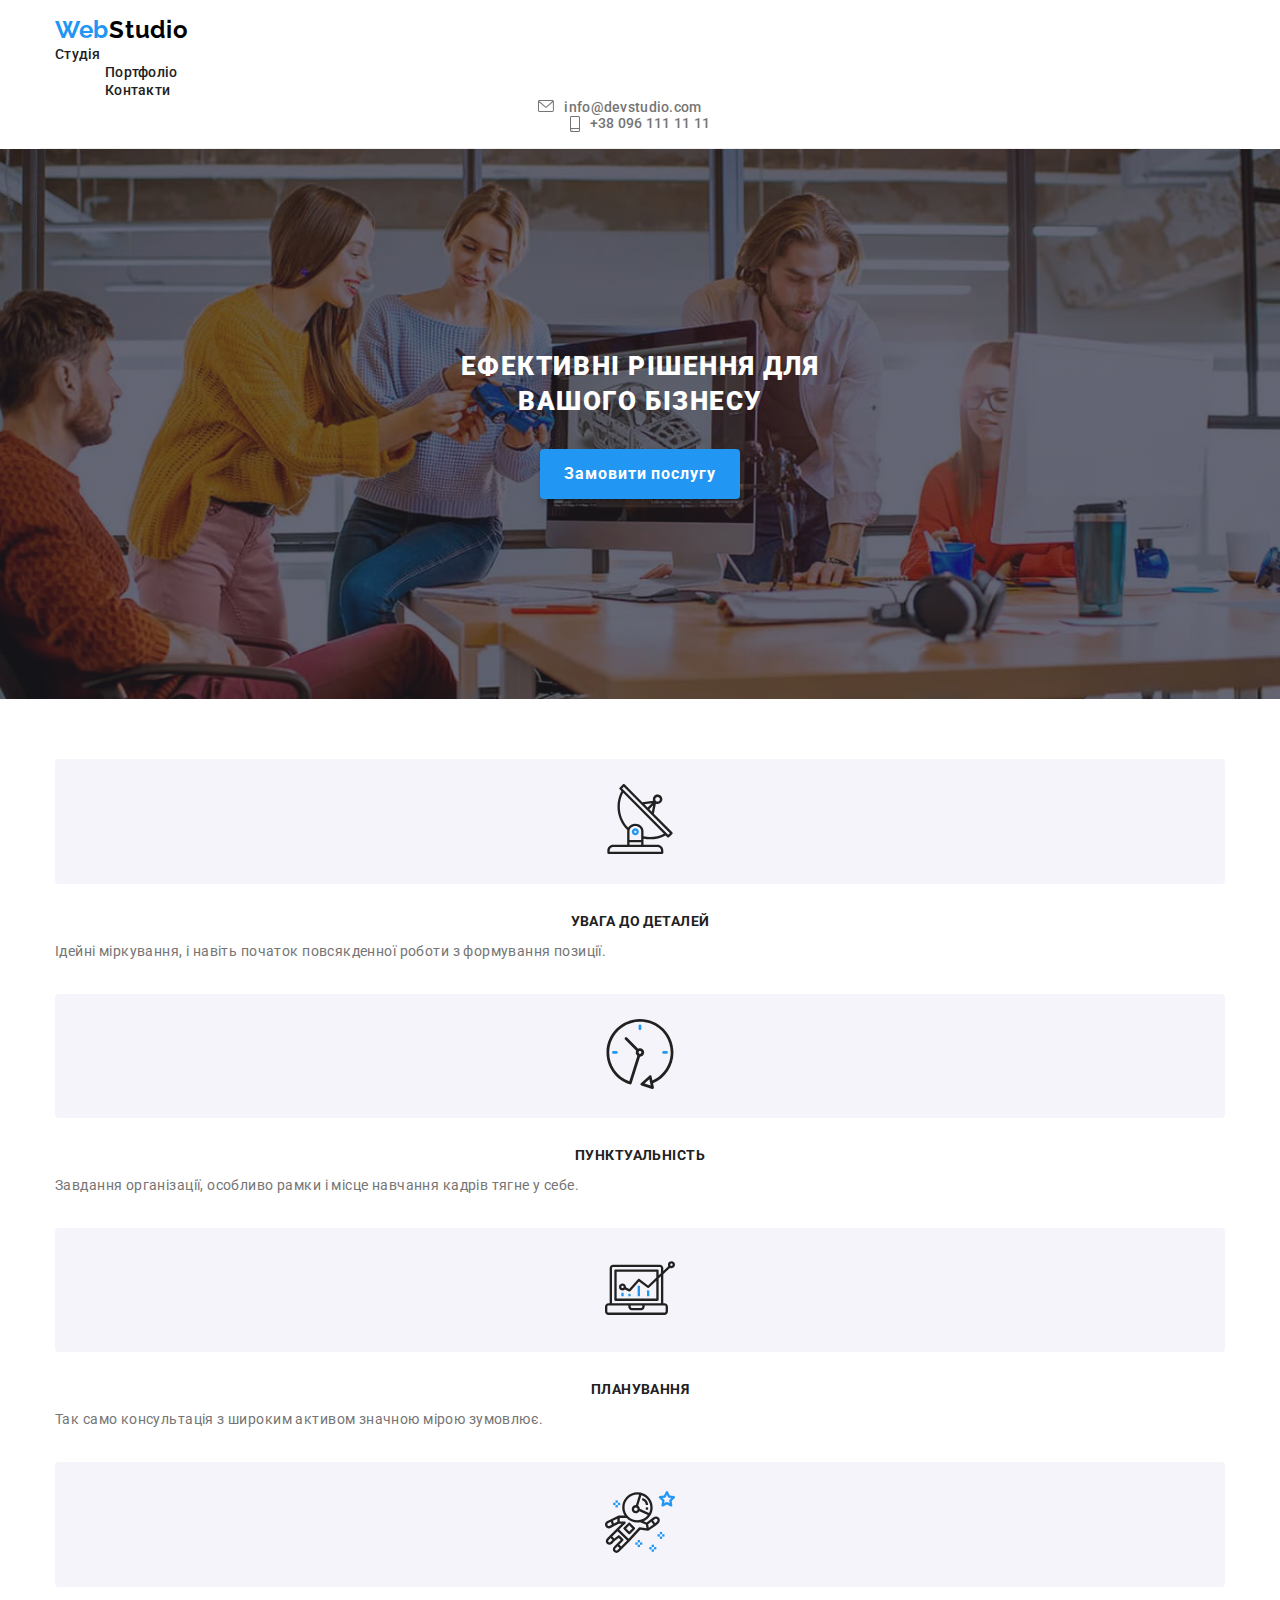
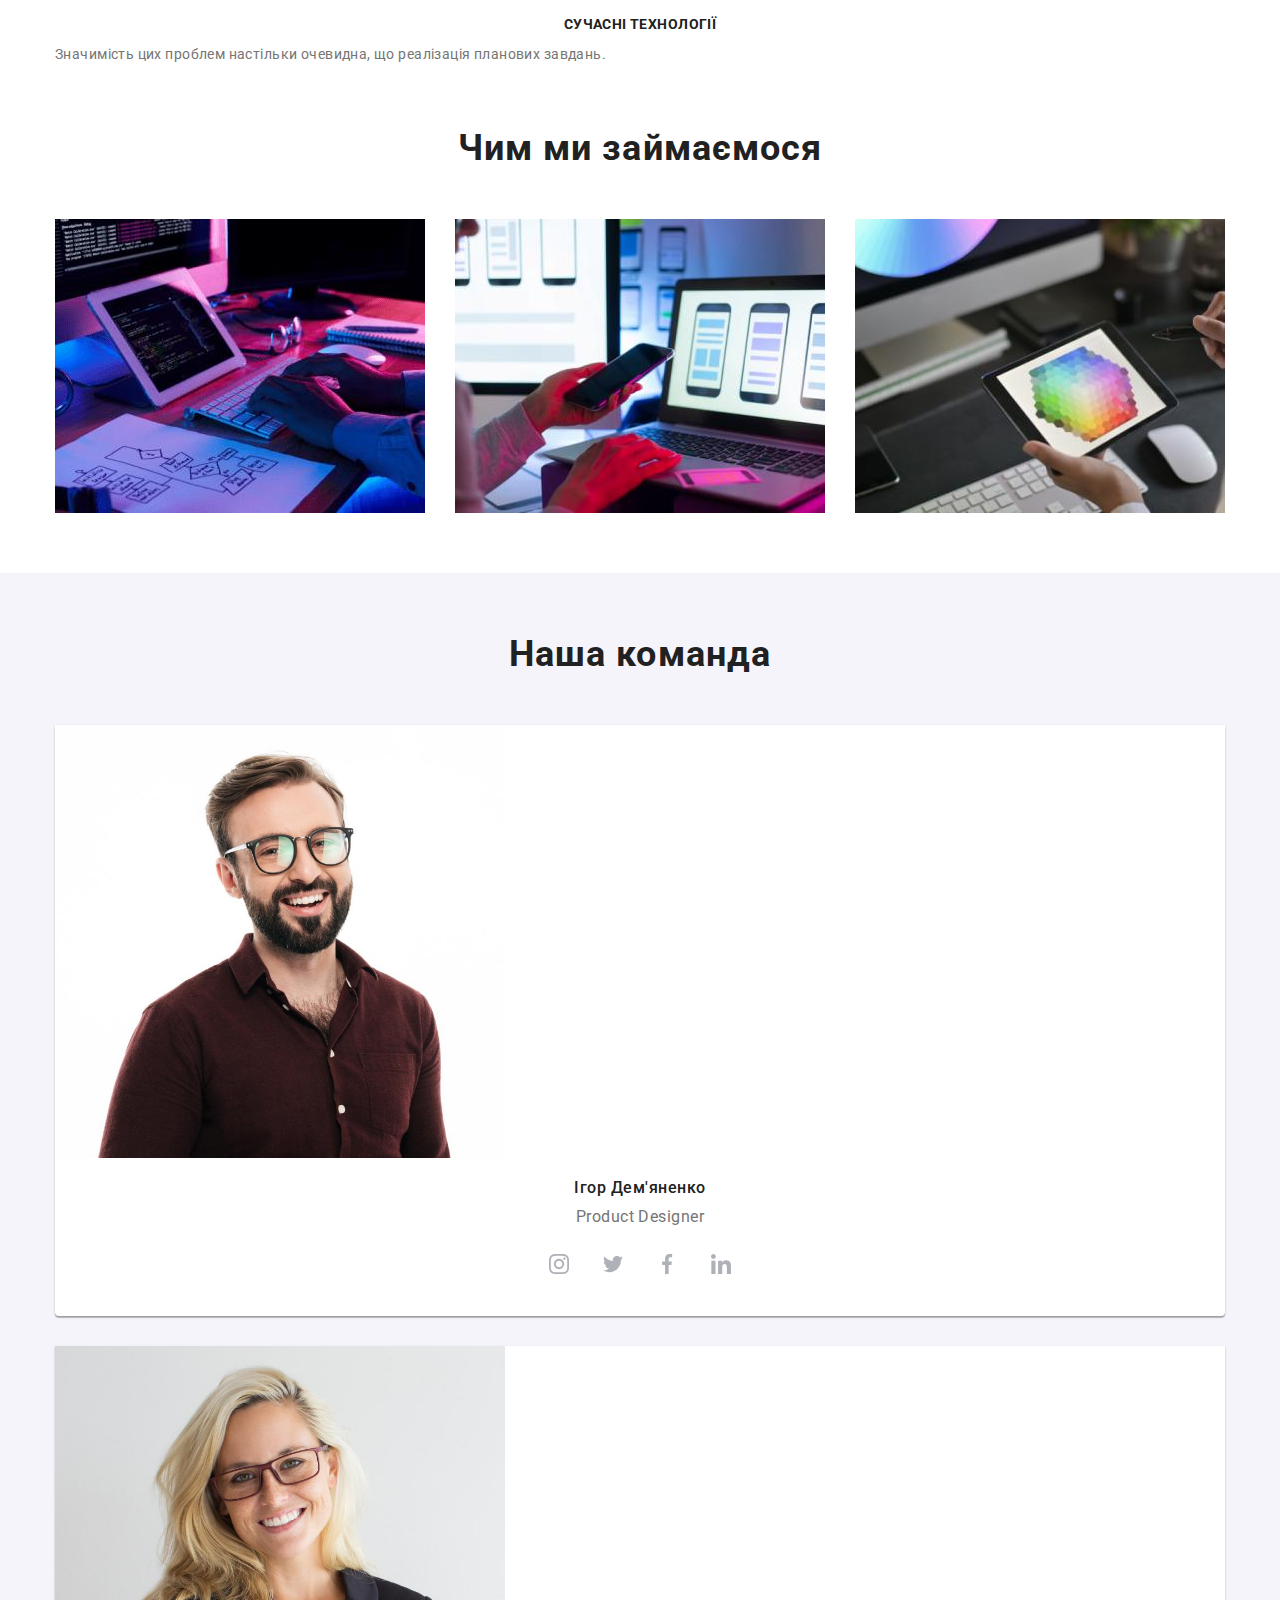
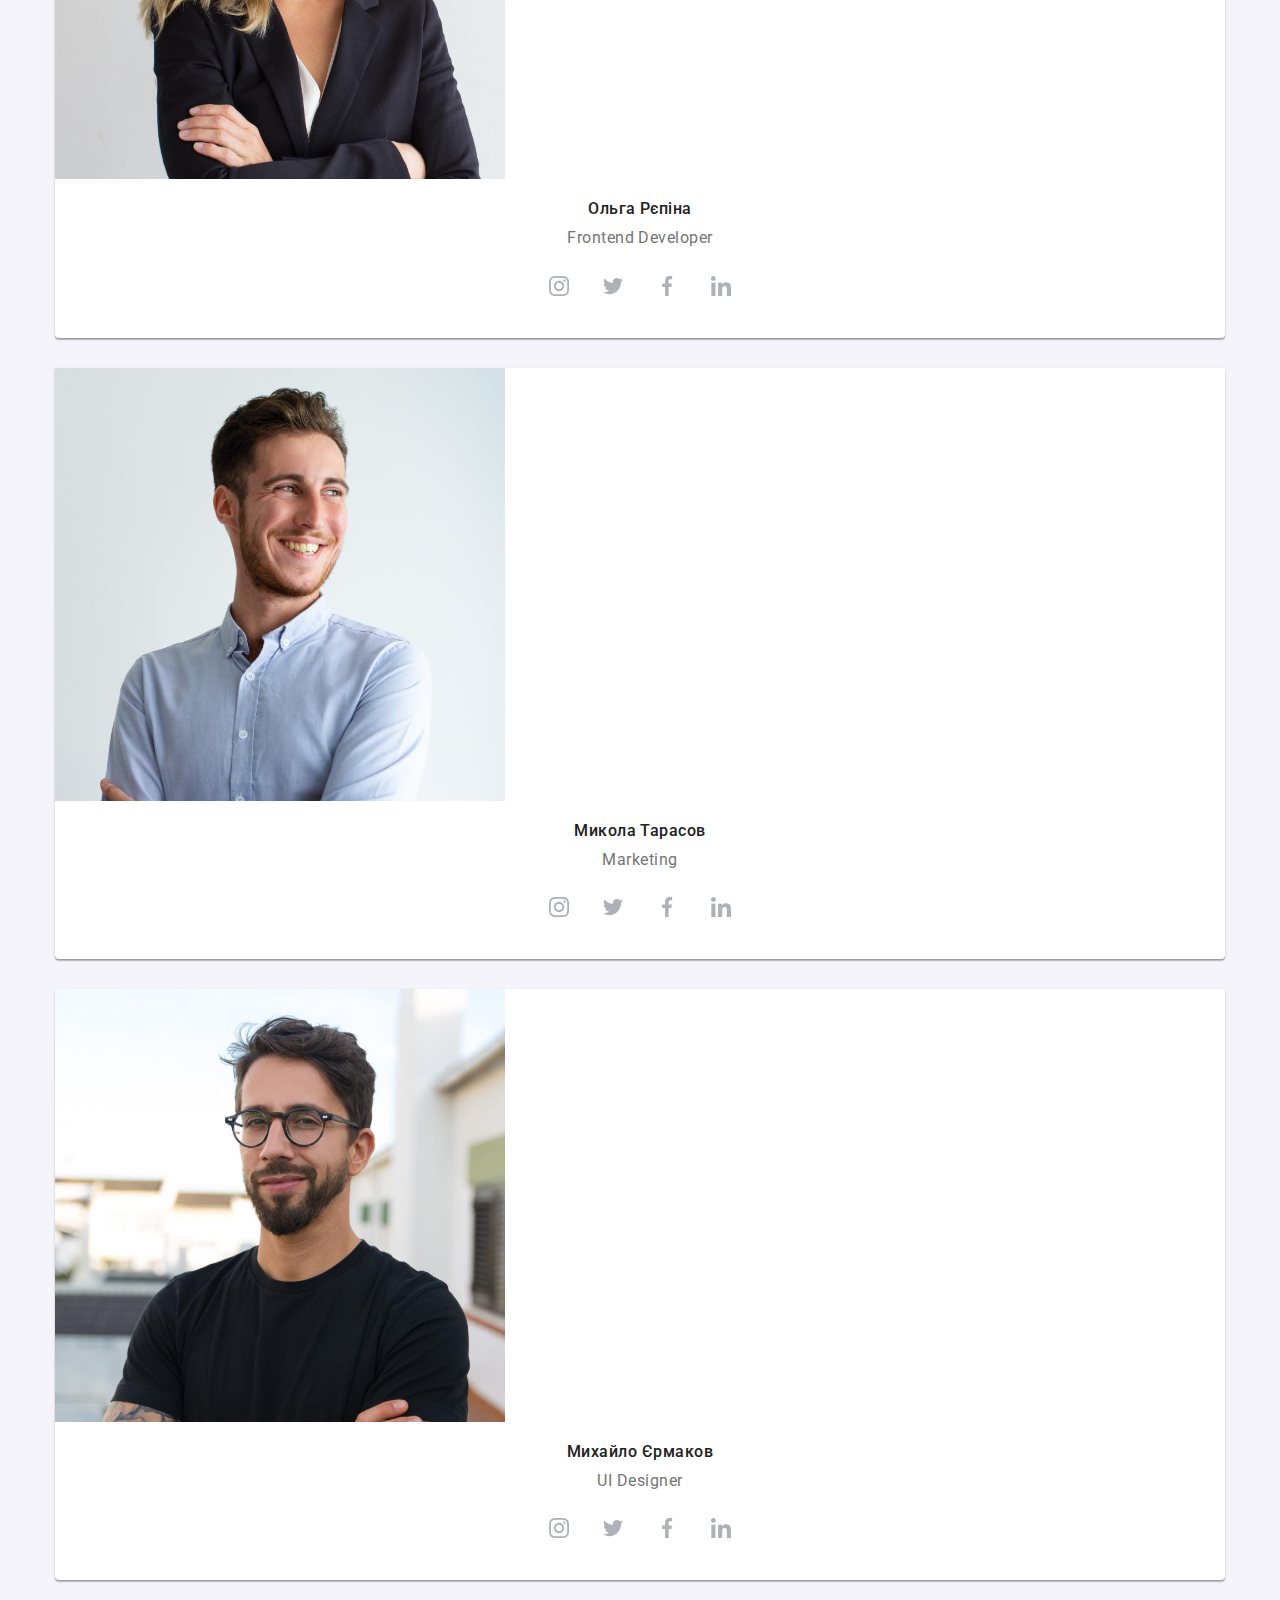
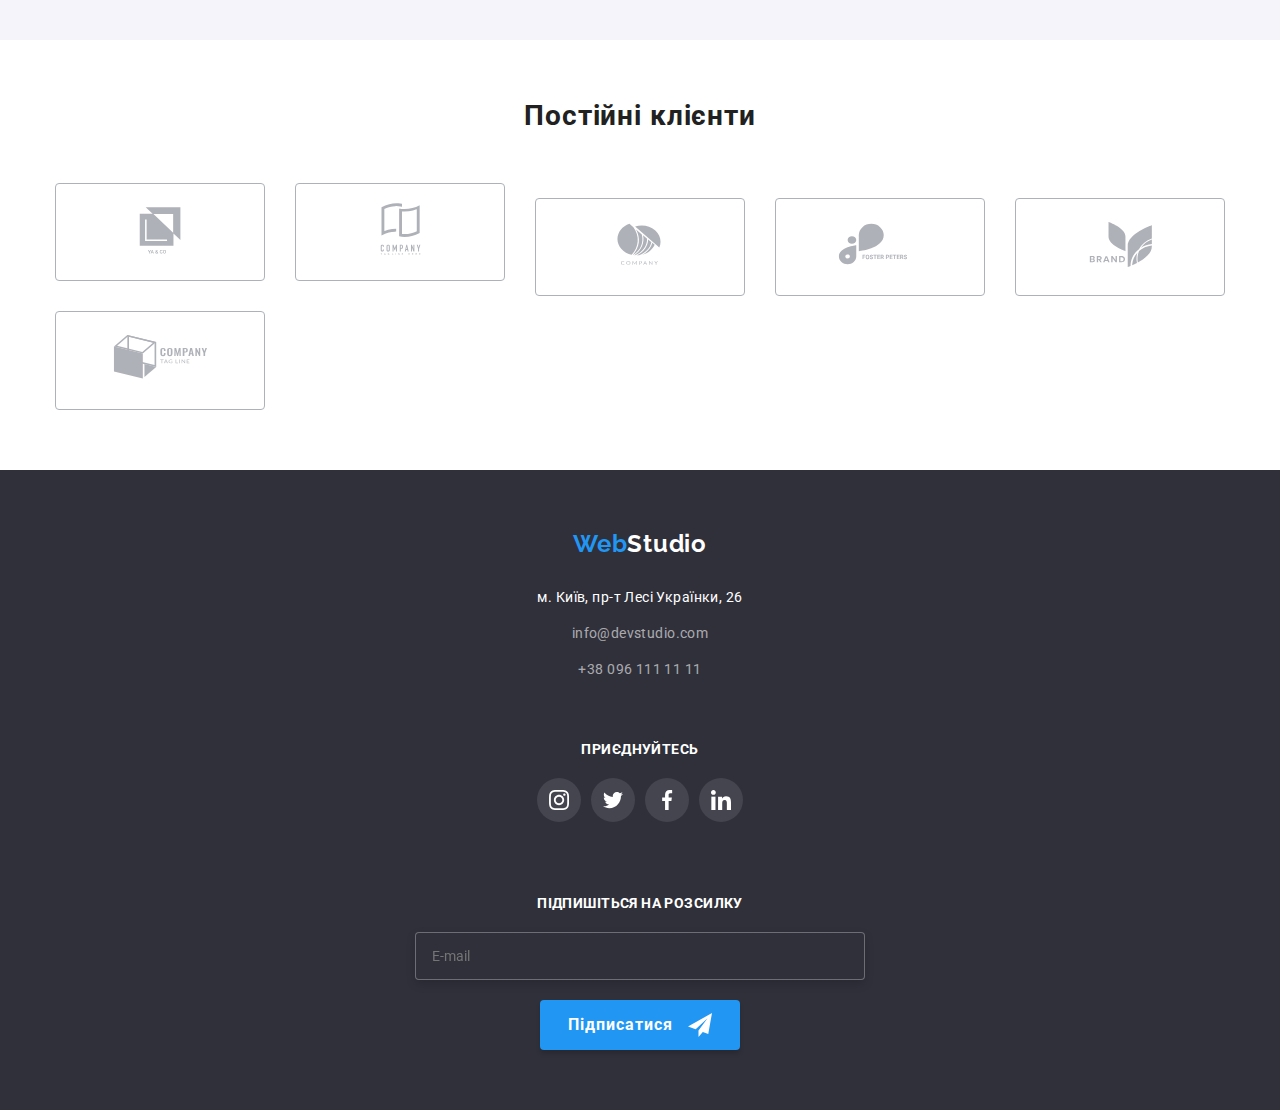
==== commit 4c776618: "vvfvvf" ====
--- a/index.html
+++ b/index.html
@@ -97,7 +97,6 @@
         </svg>
       </div>
     </div>
-    <script></script>
     <main class="content">
       <section class="hero">
         <div class="container">
--- a/css/main.min.css
+++ b/css/main.min.css
@@ -1 +1 @@
-@import"https://fonts.googleapis.com/css2?family=Raleway:wght@700&family=Roboto:wght@400;500;700;900&display=swap";/*! modern-normalize v1.1.0 | MIT License | https://github.com/sindresorhus/modern-normalize */*,::after,::before{-webkit-box-sizing:border-box;box-sizing:border-box}html{-moz-tab-size:4;-o-tab-size:4;tab-size:4}html{line-height:1.15;-webkit-text-size-adjust:100%}body{margin:0}body{font-family:system-ui,-apple-system,"Segoe UI",Roboto,Helvetica,Arial,sans-serif,"Apple Color Emoji","Segoe UI Emoji"}hr{height:0;color:inherit}abbr[title]{-webkit-text-decoration:underline dotted;text-decoration:underline dotted}b,strong{font-weight:bolder}code,kbd,pre,samp{font-family:ui-monospace,SFMono-Regular,Consolas,"Liberation Mono",Menlo,monospace;font-size:1em}small{font-size:80%}sub,sup{font-size:75%;line-height:0;position:relative;vertical-align:baseline}sub{bottom:-0.25em}sup{top:-0.5em}table{text-indent:0;border-color:inherit}button,input,optgroup,select,textarea{font-family:inherit;font-size:100%;line-height:1.15;margin:0}button,select{text-transform:none}[type=button],[type=reset],[type=submit],button{-webkit-appearance:button;-moz-appearance:button;appearance:button}::-moz-focus-inner{border-style:none;padding:0}:-moz-focusring{outline:1px dotted ButtonText}:-moz-ui-invalid{box-shadow:none}legend{padding:0}progress{vertical-align:baseline}::-webkit-inner-spin-button,::-webkit-outer-spin-button{height:auto}[type=search]{-webkit-appearance:textfield;-moz-appearance:textfield;appearance:textfield;outline-offset:-2px}::-webkit-search-decoration{-webkit-appearance:none}::-webkit-file-upload-button{-webkit-appearance:button;font:inherit}summary{display:list-item}body{color:#212121;font-family:Roboto,sans-serif;background-color:#fff}img{display:block}.container{width:480px;padding-left:15px;padding-right:15px;margin-left:auto;margin-right:auto}@media screen and (min-width: 800px)and (max-width: 1200px){.container{width:800px}}@media screen and (min-width: 1200px){.container{width:1200px}}.visually-hidden{position:absolute;width:1px;height:1px;margin:-1px;border:0;padding:0;white-space:nowrap;-webkit-clip-path:inset(100%);clip-path:inset(100%);clip:rect(0 0 0 0);overflow:hidden}.modal-window__button,.mailing__button,.hero__button{min-width:200px;height:50px;background-color:#2196f3;-webkit-box-shadow:0px 4px 4px rgba(0,0,0,.15);box-shadow:0px 4px 4px rgba(0,0,0,.15);border-radius:4px;color:#fff;border:none;font-family:inherit;font-weight:700;font-size:16px;line-height:1.88;letter-spacing:.06em;-webkit-transition:background-color 250ms cubic-bezier(0.4, 0, 0.2, 1);transition:background-color 250ms cubic-bezier(0.4, 0, 0.2, 1)}.modal-window__button:hover,.mailing__button:hover,.hero__button:hover,.modal-window__button:focus,.mailing__button:focus,.hero__button:focus{background-color:#188ce8;cursor:pointer}.social-modal,.contakts-modal,.navigator-modal-site,.join-box__list,.basement-address__list,.client,.social-contacts,.team-list,.work-list,.peculiarities-list,.topline__contakts,.navigator-site{margin-top:0px;margin-bottom:0px;padding-left:0px;list-style:none}.companies,.team,.our-work,.peculiarities{padding-top:60px;padding-bottom:60px}.join-box__networks,.social-contacts__networks{display:inline-block;width:44px;height:44px;border-radius:50%;padding:12px}.logo{color:#000;font-family:Raleway,sans-serif;font-weight:700;font-size:24px;line-height:1.19;letter-spacing:.03em;text-decoration:none}.logo__text{color:#2196f3}.topline{background-color:#fff;padding-top:16px;padding-bottom:16px;border-bottom:1px solid #eee;position:relative}.topline__navigator .logo{margin-right:95px}.navigator-site{display:none}.topline__contakts{margin-left:auto;display:none}.navigator-site__page{color:#212121;text-decoration:none;font-weight:500;font-size:14px;line-height:1.14;letter-spacing:.02em;-webkit-transition:color 250ms cubic-bezier(0.4, 0, 0.2, 1);transition:color 250ms cubic-bezier(0.4, 0, 0.2, 1)}.navigator-site__page:hover,.navigator-site__page:focus{color:#2196f3}.navigator-site__list{position:relative}.navigator-site .navigator-site__list+.navigator-site__list{margin-left:50px}.contakts-list__link{color:#757575;fill:currentColor;text-decoration:none;font-weight:500;font-size:14px;line-height:1.14;letter-spacing:.02em;display:-webkit-box;display:-ms-flexbox;display:flex;-webkit-box-pack:center;-ms-flex-pack:center;justify-content:center;-webkit-transition:color 250ms cubic-bezier(0.4, 0, 0.2, 1);transition:color 250ms cubic-bezier(0.4, 0, 0.2, 1)}.contakts-list__link:hover,.contakts-list__link:focus{color:#2196f3}.contakts-list__icon{display:inline-block;margin-right:10px}.contakts-list:not(:last-child){margin-right:40px}.contakts-list__menu{position:absolute;right:15px;top:15px}.contakts-list__menu:hover{fill:#2196f3}.hero{padding-top:118px;padding-bottom:118px;color:#fff;background:-webkit-gradient(linear, left top, left bottom, from(rgba(47, 48, 58, 0.4)), to(rgba(47, 48, 58, 0.4))),url(../images/herobackgr.jpg);background:linear-gradient(rgba(47, 48, 58, 0.4), rgba(47, 48, 58, 0.4)),url(../images/herobackgr.jpg);background-repeat:no-repeat;background-position:50% 50%;text-align:center;margin:0 auto;padding-top:118px;padding-bottom:118px;max-width:1600px}.hero__header{font-weight:900;font-size:26px;line-height:1.36;letter-spacing:.06em;margin-bottom:30px;margin-top:0px}.peculiarities-list__point{-ms-flex-preferred-size:calc((100% - 90px)/4);flex-basis:calc((100% - 90px)/4)}.peculiarities-list .peculiarities-list__point:not(:last-child){margin-bottom:30px}.peculiarities-points__svg{background-color:#f5f4fa;padding-top:25px;padding-bottom:25px;text-align:center;margin-bottom:30px;border-radius:4px}.peculiarities-points__header{font-size:14px;line-height:1.14;letter-spacing:.03em;text-transform:uppercase;text-align:center;margin-top:0px;margin-bottom:10px}.peculiarities-points__text{color:#757575;letter-spacing:.03em;font-size:14px;line-height:1.71;margin-top:0px;margin-bottom:0px}.our-work{padding-top:0px}@media screen and (max-width: 1200px){.our-work{display:none}}.our-work__header{font-size:36px;line-height:1.17;text-align:center;letter-spacing:.03em;margin-top:0px;margin-bottom:50px}.work-list{display:-webkit-box;display:-ms-flexbox;display:flex}.work-list .work-list__imege:not(:last-child){margin-right:30px}.team{background-color:#f5f4fa;text-align:center}.team__header{font-size:36px;line-height:1.17;text-align:center;letter-spacing:.03em;margin-top:0px;margin-bottom:50px}.team-list__cards{-ms-flex-preferred-size:270px;flex-basis:270px;background-color:#fff;-webkit-box-shadow:0px 1px 3px rgba(0,0,0,.12),0px 1px 1px rgba(0,0,0,.14),0px 2px 1px rgba(0,0,0,.2);box-shadow:0px 1px 3px rgba(0,0,0,.12),0px 1px 1px rgba(0,0,0,.14),0px 2px 1px rgba(0,0,0,.2);border-radius:0px 0px 4px 4px}.team-list__cards:not(:first-child){margin-top:30px}.card-team__header{font-weight:500;font-size:16px;line-height:1.19;letter-spacing:.03em;margin-top:0px;margin-bottom:10px}.card-team__job-title{font-size:16px;line-height:1.19;margin-top:0px;margin-bottom:16px;color:#757575;letter-spacing:.03em}.card-team__text{padding-top:20px;padding-bottom:30px}.social-contacts{display:-webkit-box;display:-ms-flexbox;display:flex;-webkit-box-pack:center;-ms-flex-pack:center;justify-content:center}.social-contacts__blok:not(:last-child){margin-right:10px}.social-contacts__networks{fill:#afb1b8;-webkit-transition:background-color 250ms cubic-bezier(0.4, 0, 0.2, 1),fill 250ms cubic-bezier(0.4, 0, 0.2, 1);transition:background-color 250ms cubic-bezier(0.4, 0, 0.2, 1),fill 250ms cubic-bezier(0.4, 0, 0.2, 1)}.social-contacts__networks:hover,.social-contacts__networks:focus{background-color:#2196f3;fill:#fff}.teams-foto{width:450px}.companies__header{font-weight:700;font-size:28px;line-height:1.17;text-align:center;letter-spacing:.03em;margin-top:0px;margin-bottom:50px}.client{display:-webkit-box;display:-ms-flexbox;display:flex;-ms-flex-wrap:wrap;flex-wrap:wrap;-webkit-box-pack:justify;-ms-flex-pack:justify;justify-content:space-between;padding-left:0px}.client__blok:nth-child(n+3){margin-top:15px}.client__link{color:#afb1b8;width:210px;border:1px solid #afb1b8;border-radius:4px;padding:16px 52px;display:inline-block;-webkit-transition:color 250ms cubic-bezier(0.4, 0, 0.2, 1),border 250ms cubic-bezier(0.4, 0, 0.2, 1);transition:color 250ms cubic-bezier(0.4, 0, 0.2, 1),border 250ms cubic-bezier(0.4, 0, 0.2, 1)}.client__link:hover,.client__link:focus{color:#2196f3;border:1px solid #2196f3}.client__svg{fill:currentColor}.basement{background-color:#2f303a;padding-top:60px;padding-bottom:60px;color:#fff}.basement-content{display:-webkit-box;display:-ms-flexbox;display:flex;-webkit-box-orient:vertical;-webkit-box-direction:normal;-ms-flex-direction:column;flex-direction:column;-webkit-box-align:center;-ms-flex-align:center;align-items:center;-webkit-box-pack:center;-ms-flex-pack:center;justify-content:center}.basement-address{margin-bottom:60px;text-align:center}.basement-address__content{font-style:normal}.basement-address .logo{display:inline-block;color:#fff;margin-bottom:28px}.basement-address__text{margin-top:0px;margin-bottom:12px;font-size:14px;line-height:1.71;letter-spacing:.03em}.basement-address__list .basement-address__list-item+.basement-address__list-item{margin-top:12px}.basement-address__link{color:rgba(255,255,255,.6);font-weight:400;font-size:14px;line-height:1.71;letter-spacing:.03em;text-decoration:none;-webkit-transition:color 250ms cubic-bezier(0.4, 0, 0.2, 1);transition:color 250ms cubic-bezier(0.4, 0, 0.2, 1)}.basement-address__link:hover,.basement-address__link:focus{color:#2196f3}.join-box{margin-bottom:60px;text-align:center}.join-box__header{font-size:14px;line-height:1.14;letter-spacing:.03em;margin-top:0px;margin-bottom:20px}.join-box__list{display:-webkit-box;display:-ms-flexbox;display:flex}.join-box__networks{fill:#fff;background-color:rgba(255,255,255,.1019607843);-webkit-transition:background-color 250ms cubic-bezier(0.4, 0, 0.2, 1);transition:background-color 250ms cubic-bezier(0.4, 0, 0.2, 1)}.join-box__networks:hover,.join-box__networks:focus{background-color:#2196f3}.join-box__list-item:not(:first-child){margin-left:10px}.mailing{font-weight:700;font-size:14px;line-height:1.14;letter-spacing:.03em;text-align:center}.mailing__text{display:inline-block;margin-bottom:20px}.mailing__group{display:-webkit-box;display:-ms-flexbox;display:flex;-webkit-box-orient:vertical;-webkit-box-direction:normal;-ms-flex-direction:column;flex-direction:column}.mailing__input{width:450px;border:1px solid rgba(255,255,255,.3);-webkit-filter:drop-shadow(0px 4px 4px rgba(0, 0, 0, 0.15));filter:drop-shadow(0px 4px 4px rgba(0, 0, 0, 0.15));border-radius:4px;background-color:#2f303a;color:#fff;padding:15px 16px;outline:none;-webkit-transition:border 250ms cubic-bezier(0.4, 0, 0.2, 1);transition:border 250ms cubic-bezier(0.4, 0, 0.2, 1)}.mailing__input:focus{border:1px solid #2196f3}.mailing__button-group{margin-top:20px;position:relative;display:inline-block}.mailing__button{text-align:left;padding-left:28px}.mailing__send-svg{position:absolute;right:153px;top:13px}.modal{position:fixed;visibility:hidden;opacity:0}.is-hidden{position:fixed;top:0px;left:0px;width:100%;height:100%;background-color:rgba(0,0,0,.2);opacity:1;-webkit-transition:opacity 250ms cubic-bezier(0.4, 0, 0.2, 1);transition:opacity 250ms cubic-bezier(0.4, 0, 0.2, 1)}.modal-window{position:absolute;min-width:450px;min-height:281px;top:50%;left:50%;-webkit-transform:translate(-50%, -50%);transform:translate(-50%, -50%);-webkit-box-shadow:0px 1px 3px rgba(0,0,0,.12),0px 1px 1px rgba(0,0,0,.14),0px 2px 1px rgba(0,0,0,.2);box-shadow:0px 1px 3px rgba(0,0,0,.12),0px 1px 1px rgba(0,0,0,.14),0px 2px 1px rgba(0,0,0,.2);border-radius:4px;background-color:#fff}.modal-window__close{position:absolute;width:30px;height:30px;border-radius:50%;top:8px;right:8px;border:1px solid rgba(0,0,0,.1);text-align:center;font-size:18px;padding:6px 0;-webkit-transition:color 250ms cubic-bezier(0.4, 0, 0.2, 1);transition:color 250ms cubic-bezier(0.4, 0, 0.2, 1)}.modal-window__close:hover,.modal-window__close:focus{fill:#2196f3;cursor:pointer}.modal-window__text{margin-top:0px;margin-bottom:12px;font-weight:700;font-size:20px;line-height:1.15;text-align:center;letter-spacing:.03em}.modal-window__button{margin-left:auto;margin-right:auto;display:block}.modal-window__form{padding-top:40px;padding-left:41px;padding-right:39px;padding-bottom:40px}.user-input{display:-webkit-box;display:-ms-flexbox;display:flex;position:relative;-webkit-box-orient:vertical;-webkit-box-direction:normal;-ms-flex-direction:column;flex-direction:column;font-weight:400;font-size:12px;line-height:1.17;letter-spacing:.01em;color:#757575}.user-input+.user-input{margin-top:10px}.user-input__title{margin-bottom:4px}.user-input__input{padding-top:11px;padding-bottom:11px;padding-left:42px;border:1px solid rgba(33,33,33,.2);border-radius:4px;-webkit-transition:border 250ms cubic-bezier(0.4, 0, 0.2, 1);transition:border 250ms cubic-bezier(0.4, 0, 0.2, 1);outline:none}.user-input__input:focus{border:1px solid #2196f3}.user-input__svg{position:absolute;left:14px;bottom:11px;height:18px;color:#212121;fill:currentColor;-webkit-transition:color 250ms cubic-bezier(0.4, 0, 0.2, 1);transition:color 250ms cubic-bezier(0.4, 0, 0.2, 1)}.user-input__input:focus+.user-input__svg{color:#2196f3}.user-input__textarea{height:120px;resize:none;padding:14px 16px;border:1px solid rgba(33,33,33,.2);border-radius:4px;outline:none;-webkit-transition:border 250ms cubic-bezier(0.4, 0, 0.2, 1);transition:border 250ms cubic-bezier(0.4, 0, 0.2, 1)}.user-input__textarea::-webkit-input-placeholder{font-weight:400;font-size:12px;line-height:1.17;letter-spacing:.01em;color:rgba(117,117,117,.5)}.user-input__textarea::-moz-placeholder{font-weight:400;font-size:12px;line-height:1.17;letter-spacing:.01em;color:rgba(117,117,117,.5)}.user-input__textarea:-ms-input-placeholder{font-weight:400;font-size:12px;line-height:1.17;letter-spacing:.01em;color:rgba(117,117,117,.5)}.user-input__textarea::-ms-input-placeholder{font-weight:400;font-size:12px;line-height:1.17;letter-spacing:.01em;color:rgba(117,117,117,.5)}.user-input__textarea::placeholder{font-weight:400;font-size:12px;line-height:1.17;letter-spacing:.01em;color:rgba(117,117,117,.5)}.user-input__textarea:focus{border:1px solid #2196f3}.user-consent{position:relative;margin-top:20px;margin-bottom:30px;font-weight:400;font-size:12px;line-height:1.71;letter-spacing:.03em;color:#757575;padding-left:22px;display:-webkit-box;display:-ms-flexbox;display:flex;-webkit-box-align:center;-ms-flex-align:center;align-items:center}.user-consent__label:hover{cursor:pointer}.user-consent__link{color:#2196f3}.user-consent__input{-webkit-appearance:none;-moz-appearance:none;appearance:none;position:absolute}.user-consent__check-off{position:absolute;fill:#212121;top:50%;left:0px;-webkit-transform:translate(0%, -50%);transform:translate(0%, -50%);opacity:1;-webkit-transition:opacity 250ms cubic-bezier(0.4, 0, 0.2, 1);transition:opacity 250ms cubic-bezier(0.4, 0, 0.2, 1)}.user-consent__input:checked+.user-consent__check-off{opacity:0}.user-consent__check-svg{-webkit-transition:opacity 250ms cubic-bezier(0.4, 0, 0.2, 1);transition:opacity 250ms cubic-bezier(0.4, 0, 0.2, 1);position:absolute;opacity:0;top:50%;left:0px;-webkit-transform:translate(0%, -50%);transform:translate(0%, -50%);width:16px;height:15px;border-radius:2px}.user-consent__input:checked~.user-consent__check-svg{opacity:1}.head-modal{position:fixed;top:0px;left:0px;width:100%;height:100%;background-color:rgba(0,0,0,.2);opacity:1;-webkit-transition:opacity 250ms cubic-bezier(0.4, 0, 0.2, 1);transition:opacity 250ms cubic-bezier(0.4, 0, 0.2, 1)}.head-modal--close{position:fixed;visibility:hidden;opacity:0}.navigator-modal-site{margin-bottom:120px}.navigator-modal-site__page{text-decoration:none;font-weight:500;font-size:40px;line-height:1.8;letter-spacing:.02em;color:#212121}.navigator-modal-site__page:hover{color:#2196f3}.header-modal{position:absolute;top:50%;left:50%;-webkit-transform:translate(-50%, -50%);transform:translate(-50%, -50%);width:480px;background-color:#fff;padding:40px 48px}.header-modal__close{position:absolute;right:15px;top:10px}.header-modal__close:hover{fill:#2196f3}.contakts-modal__mail{display:inline-block;margin-bottom:64px;text-decoration:none;font-weight:500;font-size:24px;line-height:1.17;letter-spacing:.02em;color:#757575}.contakts-modal__tel{display:inline-block;margin-bottom:36px;text-decoration:none;font-weight:500;font-size:34px;line-height:40px;letter-spacing:.02em;color:#2196f3}.social-modal{display:-webkit-box;display:-ms-flexbox;display:flex;margin:0px -10px}.social-modal__networks{text-decoration:none;color:#2196f3;font-family:"Roboto";font-style:normal;font-weight:500;font-size:18px;line-height:1.2;letter-spacing:.02em}.social-modal__blok:not(:last-child){border-right:1px solid #eee}.social-modal__blok{padding:0px 10px}/*# sourceMappingURL=main.min.css.map */+@import"https://fonts.googleapis.com/css2?family=Raleway:wght@700&family=Roboto:wght@400;500;700;900&display=swap";/*! modern-normalize v1.1.0 | MIT License | https://github.com/sindresorhus/modern-normalize */*,::after,::before{-webkit-box-sizing:border-box;box-sizing:border-box}html{-moz-tab-size:4;-o-tab-size:4;tab-size:4}html{line-height:1.15;-webkit-text-size-adjust:100%}body{margin:0}body{font-family:system-ui,-apple-system,"Segoe UI",Roboto,Helvetica,Arial,sans-serif,"Apple Color Emoji","Segoe UI Emoji"}hr{height:0;color:inherit}abbr[title]{-webkit-text-decoration:underline dotted;text-decoration:underline dotted}b,strong{font-weight:bolder}code,kbd,pre,samp{font-family:ui-monospace,SFMono-Regular,Consolas,"Liberation Mono",Menlo,monospace;font-size:1em}small{font-size:80%}sub,sup{font-size:75%;line-height:0;position:relative;vertical-align:baseline}sub{bottom:-0.25em}sup{top:-0.5em}table{text-indent:0;border-color:inherit}button,input,optgroup,select,textarea{font-family:inherit;font-size:100%;line-height:1.15;margin:0}button,select{text-transform:none}[type=button],[type=reset],[type=submit],button{-webkit-appearance:button;-moz-appearance:button;appearance:button}::-moz-focus-inner{border-style:none;padding:0}:-moz-focusring{outline:1px dotted ButtonText}:-moz-ui-invalid{box-shadow:none}legend{padding:0}progress{vertical-align:baseline}::-webkit-inner-spin-button,::-webkit-outer-spin-button{height:auto}[type=search]{-webkit-appearance:textfield;-moz-appearance:textfield;appearance:textfield;outline-offset:-2px}::-webkit-search-decoration{-webkit-appearance:none}::-webkit-file-upload-button{-webkit-appearance:button;font:inherit}summary{display:list-item}body{color:#212121;font-family:Roboto,sans-serif;background-color:#fff}img{display:block}.container{padding-left:15px;padding-right:15px;margin-left:auto;margin-right:auto;width:480px}@media screen and (min-width: 480px)and (max-width: 1200px){.container{width:480px}}@media screen and (min-width: 768px)and (max-width: 1200px){.container{width:768px}}@media screen and (min-width: 1200px){.container{width:1200px}}.visually-hidden{position:absolute;width:1px;height:1px;margin:-1px;border:0;padding:0;white-space:nowrap;-webkit-clip-path:inset(100%);clip-path:inset(100%);clip:rect(0 0 0 0);overflow:hidden}.modal-window__button,.mailing__button,.hero__button{min-width:200px;height:50px;background-color:#2196f3;-webkit-box-shadow:0px 4px 4px rgba(0,0,0,.15);box-shadow:0px 4px 4px rgba(0,0,0,.15);border-radius:4px;color:#fff;border:none;font-family:inherit;font-weight:700;font-size:16px;line-height:1.88;letter-spacing:.06em;-webkit-transition:background-color 250ms cubic-bezier(0.4, 0, 0.2, 1);transition:background-color 250ms cubic-bezier(0.4, 0, 0.2, 1)}.modal-window__button:hover,.mailing__button:hover,.hero__button:hover,.modal-window__button:focus,.mailing__button:focus,.hero__button:focus{background-color:#188ce8;cursor:pointer}.portfolio__cards,.social-modal,.contakts-modal,.navigator-modal-site,.join-box__list,.basement-address__list,.client,.social-contacts,.team-list,.work-list,.peculiarities-list,.topline__contakts,.navigator-site{margin-top:0px;margin-bottom:0px;padding-left:0px;list-style:none}.portfolio,.companies,.team,.our-work,.peculiarities{padding-top:60px;padding-bottom:60px}.join-box__networks,.social-contacts__networks{display:inline-block;width:44px;height:44px;border-radius:50%;padding:12px}.logo{color:#000;font-family:Raleway,sans-serif;font-weight:700;font-size:24px;line-height:1.19;letter-spacing:.03em;text-decoration:none}.logo__text{color:#2196f3}.topline{background-color:#fff;padding-top:16px;padding-bottom:16px;border-bottom:1px solid #eee;position:relative}.topline__navigator .logo{margin-right:95px}@media screen and (max-width: 767px){.navigator-site{display:none}}.topline__contakts{margin-left:auto}@media screen and (max-width: 767px){.topline__contakts{display:none}}.navigator-site__page{color:#212121;text-decoration:none;font-weight:500;font-size:14px;line-height:1.14;letter-spacing:.02em;-webkit-transition:color 250ms cubic-bezier(0.4, 0, 0.2, 1);transition:color 250ms cubic-bezier(0.4, 0, 0.2, 1)}.navigator-site__page:hover,.navigator-site__page:focus{color:#2196f3}.navigator-site__list{position:relative}.navigator-site .navigator-site__list+.navigator-site__list{margin-left:50px}.contakts-list__link{color:#757575;fill:currentColor;text-decoration:none;font-weight:500;font-size:14px;line-height:1.14;letter-spacing:.02em;display:-webkit-box;display:-ms-flexbox;display:flex;-webkit-box-pack:center;-ms-flex-pack:center;justify-content:center;-webkit-transition:color 250ms cubic-bezier(0.4, 0, 0.2, 1);transition:color 250ms cubic-bezier(0.4, 0, 0.2, 1)}.contakts-list__link:hover,.contakts-list__link:focus{color:#2196f3}.contakts-list__icon{display:inline-block;margin-right:10px}.contakts-list:not(:last-child){margin-right:40px}.contakts-list__menu{position:absolute;right:15px;top:15px}.contakts-list__menu:hover{fill:#2196f3}@media screen and (min-width: 768px){.contakts-list__menu{display:none}}.hero{padding-top:118px;padding-bottom:118px;color:#fff;background-image:-webkit-gradient(linear, left top, left bottom, from(rgba(47, 48, 58, 0.4)), to(rgba(47, 48, 58, 0.4))),url(../../images/background-hero/squosh/header-mobail-x-1.jpg);background-image:linear-gradient(rgba(47, 48, 58, 0.4), rgba(47, 48, 58, 0.4)),url(../../images/background-hero/squosh/header-mobail-x-1.jpg);background-size:cover;background-repeat:no-repeat;background-position:50% 50%;text-align:center;margin:0 auto;max-width:1600px}@media screen and (min-width: 768px){.hero{background-image:-webkit-gradient(linear, left top, left bottom, from(rgba(47, 48, 58, 0.4)), to(rgba(47, 48, 58, 0.4))),url(../../images/background-hero/squosh/header-tablet-x-1.jpg);background-image:linear-gradient(rgba(47, 48, 58, 0.4), rgba(47, 48, 58, 0.4)),url(../../images/background-hero/squosh/header-tablet-x-1.jpg)}}@media screen and (min-width: 1200px){.hero{padding-top:200px;padding-bottom:200px;background-image:-webkit-gradient(linear, left top, left bottom, from(rgba(47, 48, 58, 0.4)), to(rgba(47, 48, 58, 0.4))),url(../../images/background-hero/squosh/header-desktop-x-1.jpg);background-image:linear-gradient(rgba(47, 48, 58, 0.4), rgba(47, 48, 58, 0.4)),url(../../images/background-hero/squosh/header-desktop-x-1.jpg)}}.hero__header{font-weight:900;font-size:26px;line-height:1.36;letter-spacing:.06em;margin-bottom:30px;margin-top:0px}.peculiarities-list__point{-ms-flex-preferred-size:calc((100% - 90px)/4);flex-basis:calc((100% - 90px)/4)}.peculiarities-list .peculiarities-list__point:not(:last-child){margin-bottom:30px}.peculiarities-points__svg{background-color:#f5f4fa;padding-top:25px;padding-bottom:25px;text-align:center;margin-bottom:30px;border-radius:4px}.peculiarities-points__header{font-size:14px;line-height:1.14;letter-spacing:.03em;text-transform:uppercase;text-align:center;margin-top:0px;margin-bottom:10px}.peculiarities-points__text{color:#757575;letter-spacing:.03em;font-size:14px;line-height:1.71;margin-top:0px;margin-bottom:0px}.our-work{padding-top:0px}@media screen and (max-width: 1200px){.our-work{display:none}}.our-work__header{font-size:36px;line-height:1.17;text-align:center;letter-spacing:.03em;margin-top:0px;margin-bottom:50px}.work-list{display:-webkit-box;display:-ms-flexbox;display:flex}.work-list .work-list__imege:not(:last-child){margin-right:30px}.team{background-color:#f5f4fa;text-align:center}.team__header{font-size:36px;line-height:1.17;text-align:center;letter-spacing:.03em;margin-top:0px;margin-bottom:50px}.team-list__cards{-ms-flex-preferred-size:270px;flex-basis:270px;background-color:#fff;-webkit-box-shadow:0px 1px 3px rgba(0,0,0,.12),0px 1px 1px rgba(0,0,0,.14),0px 2px 1px rgba(0,0,0,.2);box-shadow:0px 1px 3px rgba(0,0,0,.12),0px 1px 1px rgba(0,0,0,.14),0px 2px 1px rgba(0,0,0,.2);border-radius:0px 0px 4px 4px}.team-list__cards:not(:first-child){margin-top:30px}.card-team__header{font-weight:500;font-size:16px;line-height:1.19;letter-spacing:.03em;margin-top:0px;margin-bottom:10px}.card-team__job-title{font-size:16px;line-height:1.19;margin-top:0px;margin-bottom:16px;color:#757575;letter-spacing:.03em}.card-team__text{padding-top:20px;padding-bottom:30px}.social-contacts{display:-webkit-box;display:-ms-flexbox;display:flex;-webkit-box-pack:center;-ms-flex-pack:center;justify-content:center}.social-contacts__blok:not(:last-child){margin-right:10px}.social-contacts__networks{fill:#afb1b8;-webkit-transition:background-color 250ms cubic-bezier(0.4, 0, 0.2, 1),fill 250ms cubic-bezier(0.4, 0, 0.2, 1);transition:background-color 250ms cubic-bezier(0.4, 0, 0.2, 1),fill 250ms cubic-bezier(0.4, 0, 0.2, 1)}.social-contacts__networks:hover,.social-contacts__networks:focus{background-color:#2196f3;fill:#fff}.teams-foto{width:450px}.companies__header{font-weight:700;font-size:28px;line-height:1.17;text-align:center;letter-spacing:.03em;margin-top:0px;margin-bottom:50px}.client{display:-webkit-box;display:-ms-flexbox;display:flex;-ms-flex-wrap:wrap;flex-wrap:wrap;-webkit-box-pack:justify;-ms-flex-pack:justify;justify-content:space-between;padding-left:0px}.client__blok:nth-child(n+3){margin-top:15px}.client__link{color:#afb1b8;width:210px;border:1px solid #afb1b8;border-radius:4px;padding:16px 52px;display:inline-block;-webkit-transition:color 250ms cubic-bezier(0.4, 0, 0.2, 1),border 250ms cubic-bezier(0.4, 0, 0.2, 1);transition:color 250ms cubic-bezier(0.4, 0, 0.2, 1),border 250ms cubic-bezier(0.4, 0, 0.2, 1)}.client__link:hover,.client__link:focus{color:#2196f3;border:1px solid #2196f3}.client__svg{fill:currentColor}.basement{background-color:#2f303a;padding-top:60px;padding-bottom:60px;color:#fff}.basement-content{display:-webkit-box;display:-ms-flexbox;display:flex;-webkit-box-orient:vertical;-webkit-box-direction:normal;-ms-flex-direction:column;flex-direction:column;-webkit-box-align:center;-ms-flex-align:center;align-items:center;-webkit-box-pack:center;-ms-flex-pack:center;justify-content:center}.basement-address{margin-bottom:60px;text-align:center}.basement-address__content{font-style:normal}.basement-address .logo{display:inline-block;color:#fff;margin-bottom:28px}.basement-address__text{margin-top:0px;margin-bottom:12px;font-size:14px;line-height:1.71;letter-spacing:.03em}.basement-address__list .basement-address__list-item+.basement-address__list-item{margin-top:12px}.basement-address__link{color:rgba(255,255,255,.6);font-weight:400;font-size:14px;line-height:1.71;letter-spacing:.03em;text-decoration:none;-webkit-transition:color 250ms cubic-bezier(0.4, 0, 0.2, 1);transition:color 250ms cubic-bezier(0.4, 0, 0.2, 1)}.basement-address__link:hover,.basement-address__link:focus{color:#2196f3}.join-box{margin-bottom:60px;text-align:center}.join-box__header{font-size:14px;line-height:1.14;letter-spacing:.03em;margin-top:0px;margin-bottom:20px}.join-box__list{display:-webkit-box;display:-ms-flexbox;display:flex}.join-box__networks{fill:#fff;background-color:rgba(255,255,255,.1019607843);-webkit-transition:background-color 250ms cubic-bezier(0.4, 0, 0.2, 1);transition:background-color 250ms cubic-bezier(0.4, 0, 0.2, 1)}.join-box__networks:hover,.join-box__networks:focus{background-color:#2196f3}.join-box__list-item:not(:first-child){margin-left:10px}.mailing{font-weight:700;font-size:14px;line-height:1.14;letter-spacing:.03em;text-align:center}.mailing__text{display:inline-block;margin-bottom:20px}.mailing__group{display:-webkit-box;display:-ms-flexbox;display:flex;-webkit-box-orient:vertical;-webkit-box-direction:normal;-ms-flex-direction:column;flex-direction:column}.mailing__input{width:450px;border:1px solid rgba(255,255,255,.3);-webkit-filter:drop-shadow(0px 4px 4px rgba(0, 0, 0, 0.15));filter:drop-shadow(0px 4px 4px rgba(0, 0, 0, 0.15));border-radius:4px;background-color:#2f303a;color:#fff;padding:15px 16px;outline:none;-webkit-transition:border 250ms cubic-bezier(0.4, 0, 0.2, 1);transition:border 250ms cubic-bezier(0.4, 0, 0.2, 1)}.mailing__input:focus{border:1px solid #2196f3}.mailing__button-group{margin-top:20px;position:relative;display:inline-block}.mailing__button{text-align:left;padding-left:28px}.mailing__send-svg{position:absolute;right:153px;top:13px}.modal{position:fixed;visibility:hidden;opacity:0}.is-hidden{position:fixed;top:0px;left:0px;width:100%;height:100%;background-color:rgba(0,0,0,.2);opacity:1;-webkit-transition:opacity 250ms cubic-bezier(0.4, 0, 0.2, 1);transition:opacity 250ms cubic-bezier(0.4, 0, 0.2, 1)}.modal-window{position:absolute;min-width:450px;min-height:281px;top:50%;left:50%;-webkit-transform:translate(-50%, -50%);transform:translate(-50%, -50%);-webkit-box-shadow:0px 1px 3px rgba(0,0,0,.12),0px 1px 1px rgba(0,0,0,.14),0px 2px 1px rgba(0,0,0,.2);box-shadow:0px 1px 3px rgba(0,0,0,.12),0px 1px 1px rgba(0,0,0,.14),0px 2px 1px rgba(0,0,0,.2);border-radius:4px;background-color:#fff}.modal-window__close{position:absolute;width:30px;height:30px;border-radius:50%;top:8px;right:8px;border:1px solid rgba(0,0,0,.1);text-align:center;font-size:18px;padding:6px 0;-webkit-transition:color 250ms cubic-bezier(0.4, 0, 0.2, 1);transition:color 250ms cubic-bezier(0.4, 0, 0.2, 1)}.modal-window__close:hover,.modal-window__close:focus{fill:#2196f3;cursor:pointer}.modal-window__text{margin-top:0px;margin-bottom:12px;font-weight:700;font-size:20px;line-height:1.15;text-align:center;letter-spacing:.03em}.modal-window__button{margin-left:auto;margin-right:auto;display:block}.modal-window__form{padding-top:40px;padding-left:41px;padding-right:39px;padding-bottom:40px}.user-input{display:-webkit-box;display:-ms-flexbox;display:flex;position:relative;-webkit-box-orient:vertical;-webkit-box-direction:normal;-ms-flex-direction:column;flex-direction:column;font-weight:400;font-size:12px;line-height:1.17;letter-spacing:.01em;color:#757575}.user-input+.user-input{margin-top:10px}.user-input__title{margin-bottom:4px}.user-input__input{padding-top:11px;padding-bottom:11px;padding-left:42px;border:1px solid rgba(33,33,33,.2);border-radius:4px;-webkit-transition:border 250ms cubic-bezier(0.4, 0, 0.2, 1);transition:border 250ms cubic-bezier(0.4, 0, 0.2, 1);outline:none}.user-input__input:focus{border:1px solid #2196f3}.user-input__svg{position:absolute;left:14px;bottom:11px;height:18px;color:#212121;fill:currentColor;-webkit-transition:color 250ms cubic-bezier(0.4, 0, 0.2, 1);transition:color 250ms cubic-bezier(0.4, 0, 0.2, 1)}.user-input__input:focus+.user-input__svg{color:#2196f3}.user-input__textarea{height:120px;resize:none;padding:14px 16px;border:1px solid rgba(33,33,33,.2);border-radius:4px;outline:none;-webkit-transition:border 250ms cubic-bezier(0.4, 0, 0.2, 1);transition:border 250ms cubic-bezier(0.4, 0, 0.2, 1)}.user-input__textarea::-webkit-input-placeholder{font-weight:400;font-size:12px;line-height:1.17;letter-spacing:.01em;color:rgba(117,117,117,.5)}.user-input__textarea::-moz-placeholder{font-weight:400;font-size:12px;line-height:1.17;letter-spacing:.01em;color:rgba(117,117,117,.5)}.user-input__textarea:-ms-input-placeholder{font-weight:400;font-size:12px;line-height:1.17;letter-spacing:.01em;color:rgba(117,117,117,.5)}.user-input__textarea::-ms-input-placeholder{font-weight:400;font-size:12px;line-height:1.17;letter-spacing:.01em;color:rgba(117,117,117,.5)}.user-input__textarea::placeholder{font-weight:400;font-size:12px;line-height:1.17;letter-spacing:.01em;color:rgba(117,117,117,.5)}.user-input__textarea:focus{border:1px solid #2196f3}.user-consent{position:relative;margin-top:20px;margin-bottom:30px;font-weight:400;font-size:12px;line-height:1.71;letter-spacing:.03em;color:#757575;padding-left:22px;display:-webkit-box;display:-ms-flexbox;display:flex;-webkit-box-align:center;-ms-flex-align:center;align-items:center}.user-consent__label:hover{cursor:pointer}.user-consent__link{color:#2196f3}.user-consent__input{-webkit-appearance:none;-moz-appearance:none;appearance:none;position:absolute}.user-consent__check-off{position:absolute;fill:#212121;top:50%;left:0px;-webkit-transform:translate(0%, -50%);transform:translate(0%, -50%);opacity:1;-webkit-transition:opacity 250ms cubic-bezier(0.4, 0, 0.2, 1);transition:opacity 250ms cubic-bezier(0.4, 0, 0.2, 1)}.user-consent__input:checked+.user-consent__check-off{opacity:0}.user-consent__check-svg{-webkit-transition:opacity 250ms cubic-bezier(0.4, 0, 0.2, 1);transition:opacity 250ms cubic-bezier(0.4, 0, 0.2, 1);position:absolute;opacity:0;top:50%;left:0px;-webkit-transform:translate(0%, -50%);transform:translate(0%, -50%);width:16px;height:15px;border-radius:2px}.user-consent__input:checked~.user-consent__check-svg{opacity:1}.head-modal{position:fixed;top:0px;left:0px;width:100%;height:100%;background-color:rgba(0,0,0,.2);opacity:1;-webkit-transition:opacity 250ms cubic-bezier(0.4, 0, 0.2, 1);transition:opacity 250ms cubic-bezier(0.4, 0, 0.2, 1);z-index:2}.head-modal--close{position:fixed;visibility:hidden;opacity:0}@media screen and (min-width: 768px){.head-modal{display:none}}.navigator-modal-site{margin-bottom:120px}.navigator-modal-site__page{text-decoration:none;font-weight:500;font-size:40px;line-height:1.8;letter-spacing:.02em;color:#212121}.navigator-modal-site__page:hover{color:#2196f3}.header-modal{position:absolute;top:50%;left:50%;-webkit-transform:translate(-50%, -50%);transform:translate(-50%, -50%);width:480px;background-color:#fff;padding:40px 48px}.header-modal__close{position:absolute;right:15px;top:10px}.header-modal__close:hover{fill:#2196f3}.contakts-modal__mail{display:inline-block;margin-bottom:64px;text-decoration:none;font-weight:500;font-size:24px;line-height:1.17;letter-spacing:.02em;color:#757575}.contakts-modal__tel{display:inline-block;margin-bottom:36px;text-decoration:none;font-weight:500;font-size:34px;line-height:40px;letter-spacing:.02em;color:#2196f3}.social-modal{display:-webkit-box;display:-ms-flexbox;display:flex;margin:0px -10px}.social-modal__networks{text-decoration:none;color:#2196f3;font-family:"Roboto";font-style:normal;font-weight:500;font-size:18px;line-height:1.2;letter-spacing:.02em}.social-modal__blok:not(:last-child){border-right:1px solid #eee}.social-modal__blok{padding:0px 10px}.portfolio__cards{-ms-flex-wrap:wrap;flex-wrap:wrap}.filter{margin-bottom:50px;display:-webkit-box;display:-ms-flexbox;display:flex;-ms-flex-wrap:wrap;flex-wrap:wrap}.filter__button{display:inline-block;color:#212121;font-weight:400;font-size:16px;line-height:1.63;letter-spacing:.03em;background-color:#f5f4fa;border-radius:4px;border:none;padding:6px 22px;cursor:pointer;-webkit-transition:background-color 250ms cubic-bezier(0.4, 0, 0.2, 1),color 250ms cubic-bezier(0.4, 0, 0.2, 1),-webkit-box-shadow 250ms cubic-bezier(0.4, 0, 0.2, 1);transition:background-color 250ms cubic-bezier(0.4, 0, 0.2, 1),color 250ms cubic-bezier(0.4, 0, 0.2, 1),-webkit-box-shadow 250ms cubic-bezier(0.4, 0, 0.2, 1);transition:background-color 250ms cubic-bezier(0.4, 0, 0.2, 1),color 250ms cubic-bezier(0.4, 0, 0.2, 1),box-shadow 250ms cubic-bezier(0.4, 0, 0.2, 1);transition:background-color 250ms cubic-bezier(0.4, 0, 0.2, 1),color 250ms cubic-bezier(0.4, 0, 0.2, 1),box-shadow 250ms cubic-bezier(0.4, 0, 0.2, 1),-webkit-box-shadow 250ms cubic-bezier(0.4, 0, 0.2, 1)}.filter__button:hover,.filter__button:focus{background-color:#2196f3;color:#fff;-webkit-box-shadow:0px 3px 1px rgba(0,0,0,.1),0px 1px 2px rgba(0,0,0,.08),0px 2px 2px rgba(0,0,0,.12);box-shadow:0px 3px 1px rgba(0,0,0,.1),0px 1px 2px rgba(0,0,0,.08),0px 2px 2px rgba(0,0,0,.12)}.filter__button:not(:first-child){margin-left:10px}.card-works{margin-right:30px;margin-bottom:30px;-ms-flex-preferred-size:calc((100% - 90px)/3);flex-basis:calc((100% - 90px)/3);-webkit-transition:-webkit-box-shadow 250ms cubic-bezier(0.4, 0, 0.2, 1);transition:-webkit-box-shadow 250ms cubic-bezier(0.4, 0, 0.2, 1);transition:box-shadow 250ms cubic-bezier(0.4, 0, 0.2, 1);transition:box-shadow 250ms cubic-bezier(0.4, 0, 0.2, 1), -webkit-box-shadow 250ms cubic-bezier(0.4, 0, 0.2, 1)}.card-works:nth-last-child(-n+3){margin-bottom:0px}.card-works:nth-child(3n){margin-right:0px}.card-works:hover,.card-works:focus{-webkit-box-shadow:0px 1px 1px rgba(0,0,0,.12),0px 4px 4px rgba(0,0,0,.06),1px 4px 6px rgba(0,0,0,.16);box-shadow:0px 1px 1px rgba(0,0,0,.12),0px 4px 4px rgba(0,0,0,.06),1px 4px 6px rgba(0,0,0,.16)}.card-works__link{text-decoration:none}.card-works__modal-box{position:relative;overflow:hidden}.card-works__modal-text{display:block;position:absolute;left:0px;top:0px;margin-top:0px;height:100%;padding-left:24px;padding-right:24px;padding-top:63px;padding-bottom:63px;background-color:rgba(33,150,243,.9);-webkit-transform:translateY(100%);transform:translateY(100%);-webkit-transition:-webkit-transform 250ms cubic-bezier(0.4, 0, 0.2, 1);transition:-webkit-transform 250ms cubic-bezier(0.4, 0, 0.2, 1);transition:transform 250ms cubic-bezier(0.4, 0, 0.2, 1);transition:transform 250ms cubic-bezier(0.4, 0, 0.2, 1), -webkit-transform 250ms cubic-bezier(0.4, 0, 0.2, 1);font-weight:400;font-size:18px;line-height:1.6;letter-spacing:.03em;color:#fff}.card-works:hover .card-works__modal-text{-webkit-transform:translateY(0);transform:translateY(0)}.card-works__content{padding-left:25px;padding-top:20px;padding-bottom:20px;padding-right:25px;background:#fff;border:1px solid #eee}.card-works__title{font-weight:700;font-size:18px;line-height:2;letter-spacing:.06em;color:#212121;margin-top:0px;margin-bottom:5px}.card-works__text{margin-top:0px;margin-bottom:0px;font-weight:400;font-size:16px;line-height:1.88;letter-spacing:.03em;color:#757575}/*# sourceMappingURL=main.min.css.map */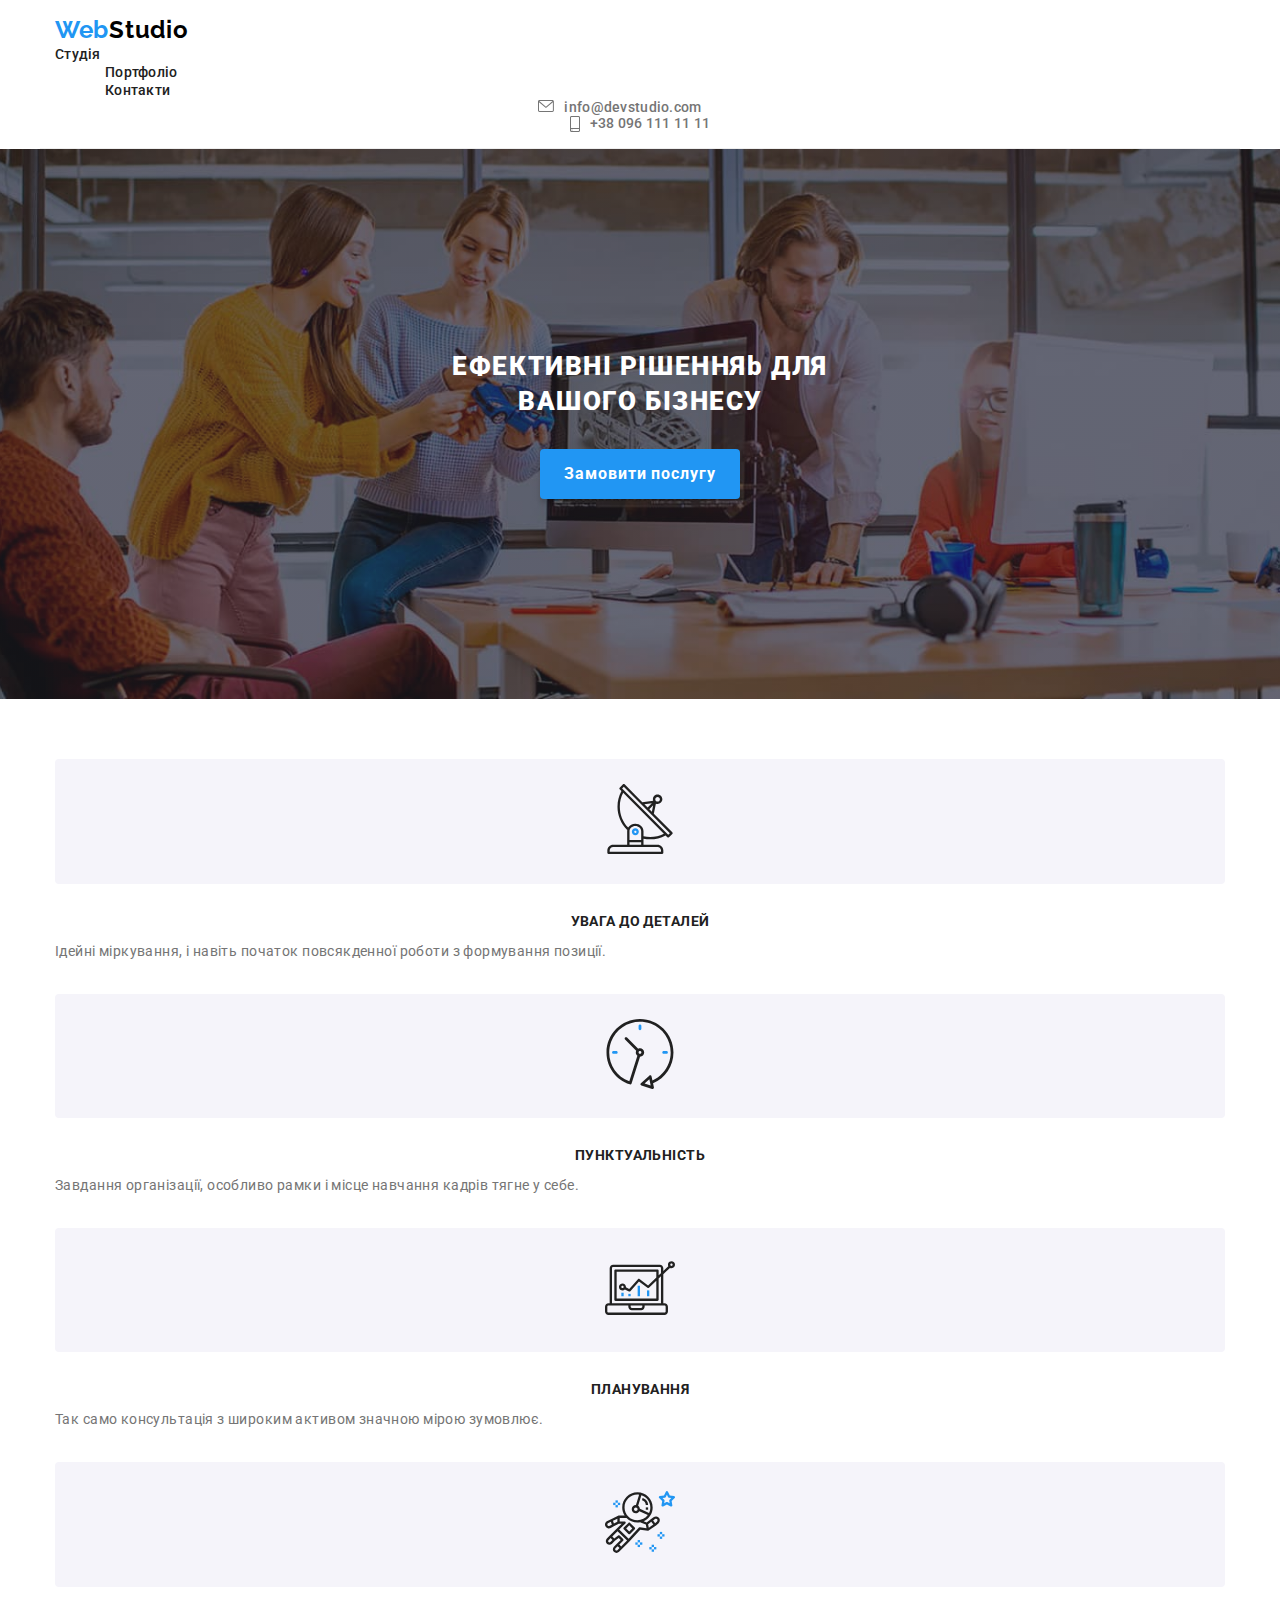
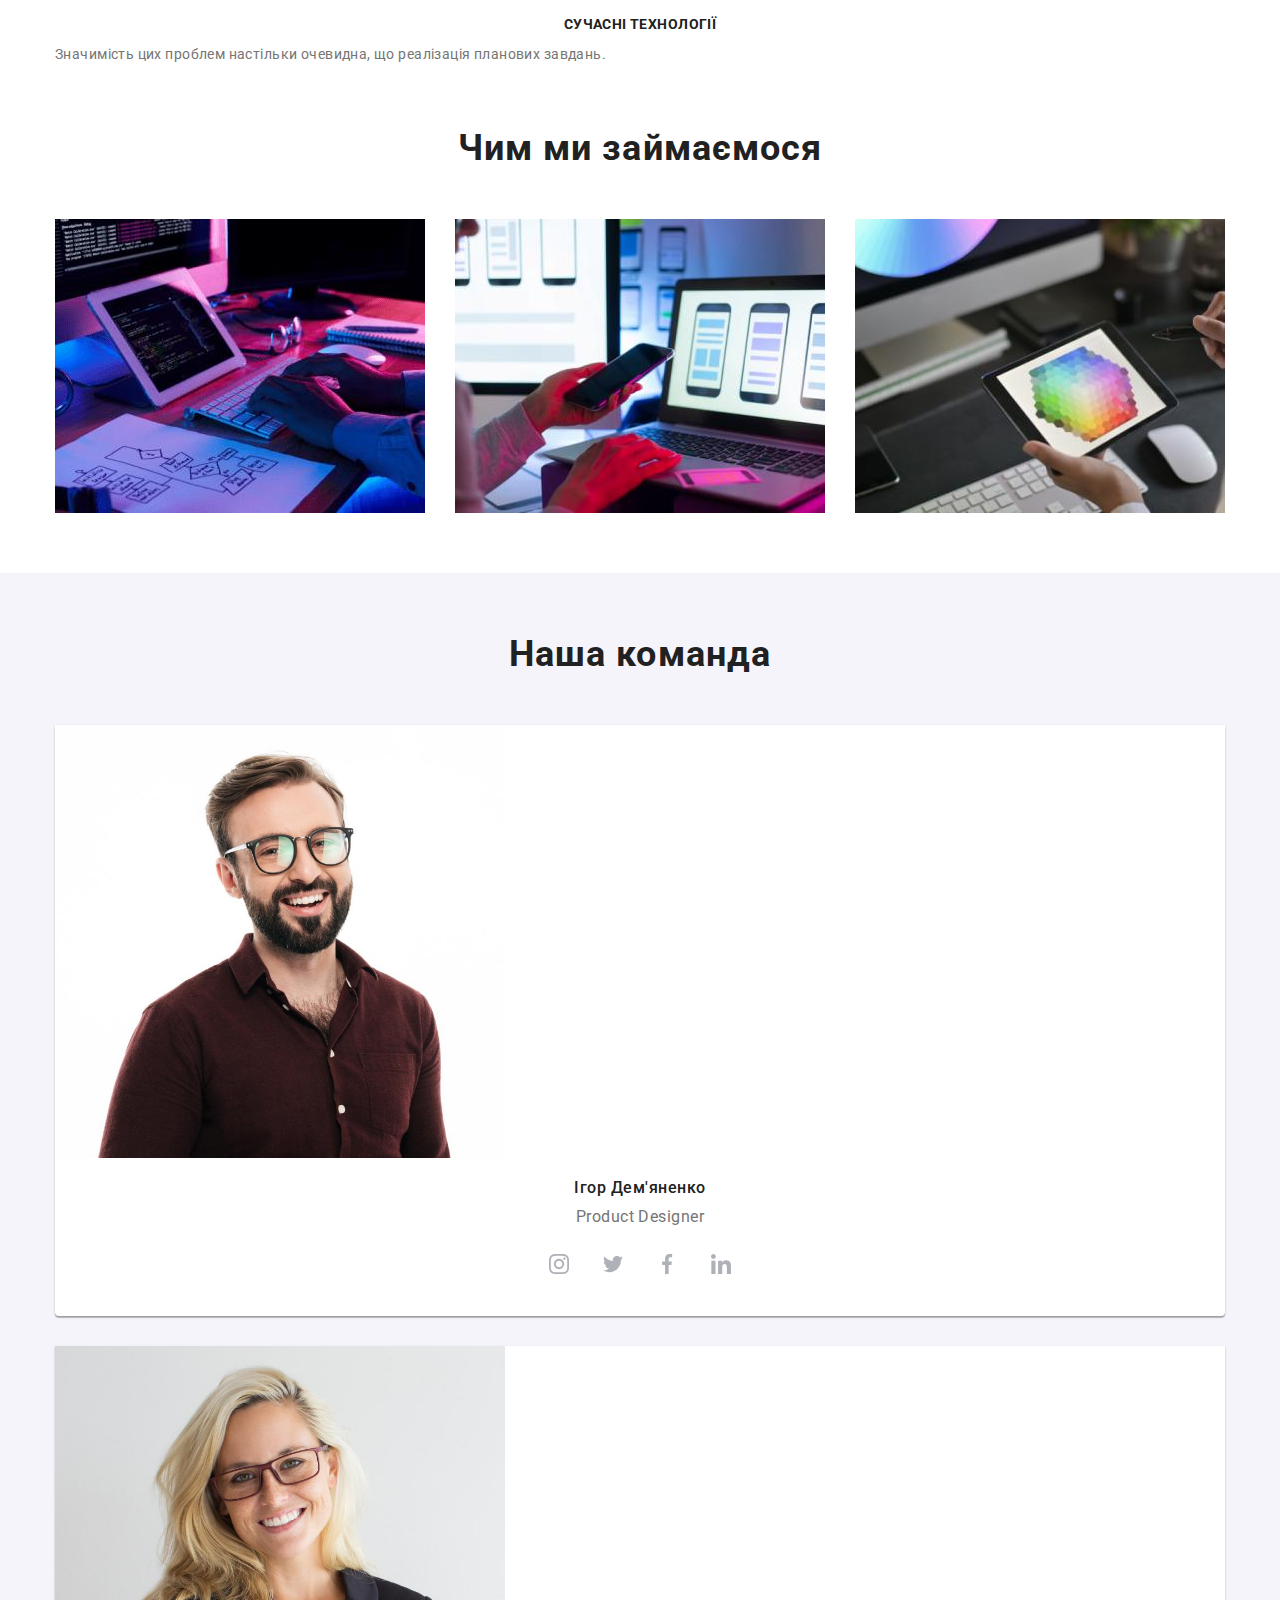
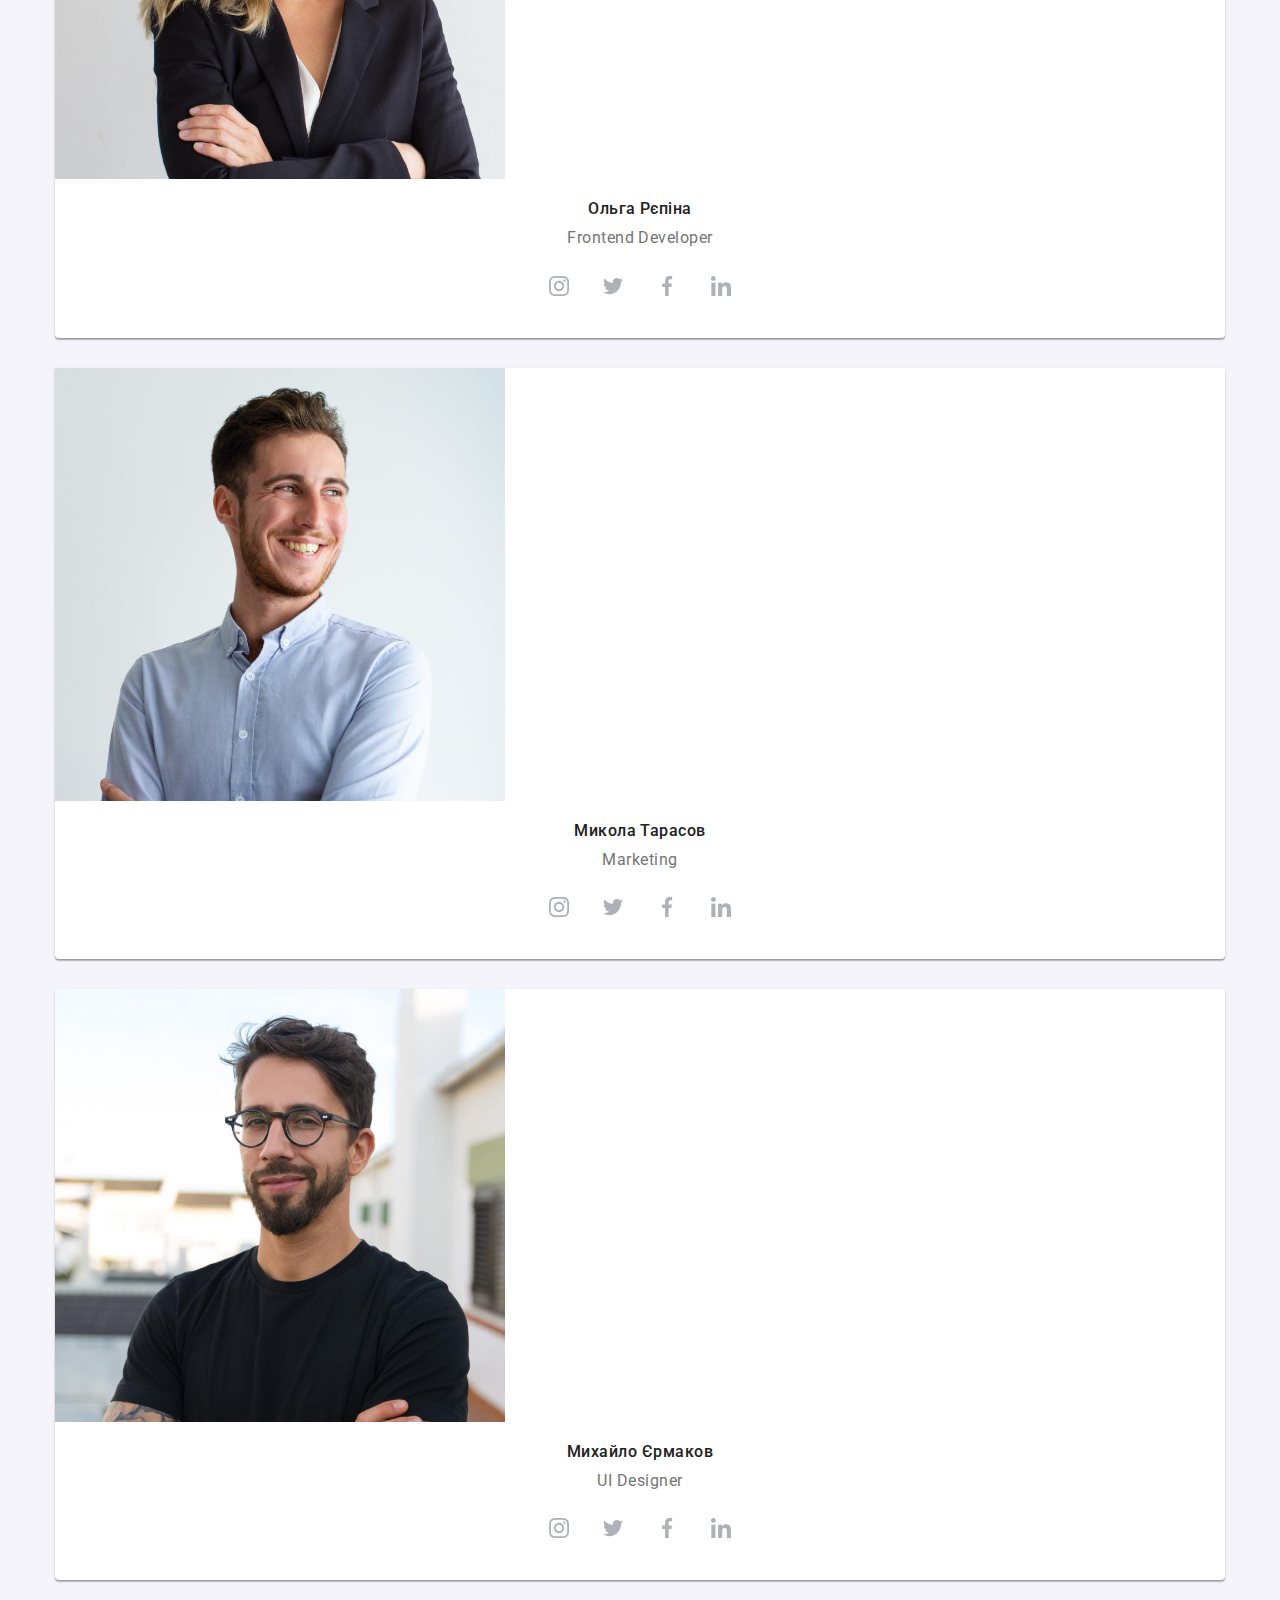
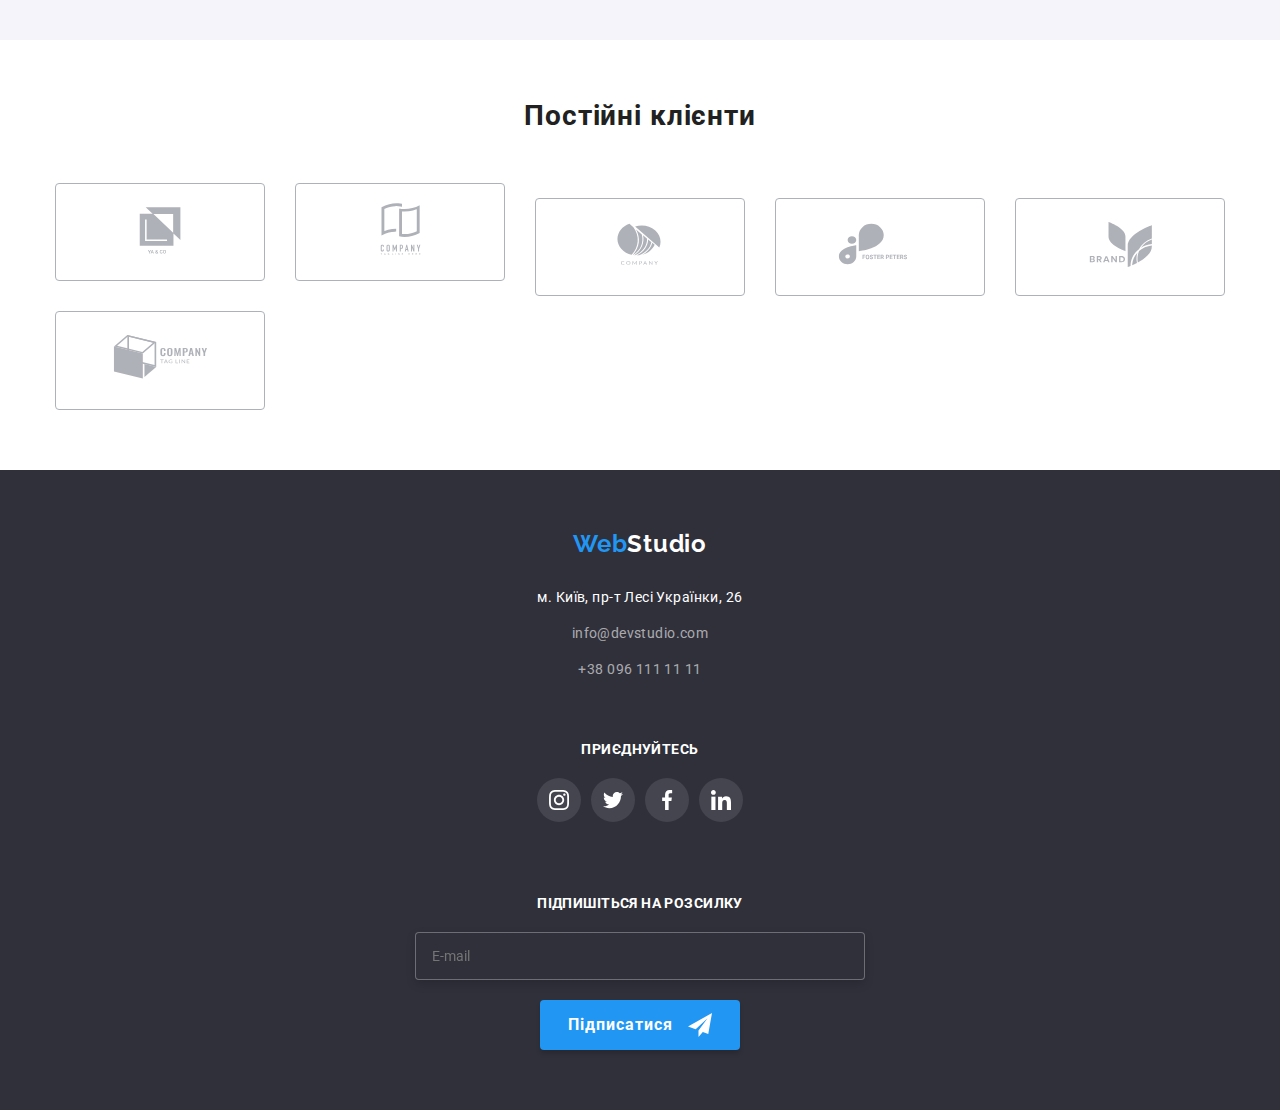
==== commit bb1a1c71: "vvvv" ====
--- a/index.html
+++ b/index.html
@@ -101,7 +101,7 @@
       <section class="hero">
         <div class="container">
           <h1 class="hero__header">
-            ЕФЕКТИВНІ РІШЕННЯ ДЛЯ<br />
+            ЕФЕКТИВНІ РІШЕННЯb ДЛЯ<br />
             ВАШОГО БІЗНЕСУ
           </h1>
           <button class="hero__button">Замовити послугу</button>
--- a/css/main.min.css
+++ b/css/main.min.css
@@ -1 +1 @@
-@import"https://fonts.googleapis.com/css2?family=Raleway:wght@700&family=Roboto:wght@400;500;700;900&display=swap";/*! modern-normalize v1.1.0 | MIT License | https://github.com/sindresorhus/modern-normalize */*,::after,::before{-webkit-box-sizing:border-box;box-sizing:border-box}html{-moz-tab-size:4;-o-tab-size:4;tab-size:4}html{line-height:1.15;-webkit-text-size-adjust:100%}body{margin:0}body{font-family:system-ui,-apple-system,"Segoe UI",Roboto,Helvetica,Arial,sans-serif,"Apple Color Emoji","Segoe UI Emoji"}hr{height:0;color:inherit}abbr[title]{-webkit-text-decoration:underline dotted;text-decoration:underline dotted}b,strong{font-weight:bolder}code,kbd,pre,samp{font-family:ui-monospace,SFMono-Regular,Consolas,"Liberation Mono",Menlo,monospace;font-size:1em}small{font-size:80%}sub,sup{font-size:75%;line-height:0;position:relative;vertical-align:baseline}sub{bottom:-0.25em}sup{top:-0.5em}table{text-indent:0;border-color:inherit}button,input,optgroup,select,textarea{font-family:inherit;font-size:100%;line-height:1.15;margin:0}button,select{text-transform:none}[type=button],[type=reset],[type=submit],button{-webkit-appearance:button;-moz-appearance:button;appearance:button}::-moz-focus-inner{border-style:none;padding:0}:-moz-focusring{outline:1px dotted ButtonText}:-moz-ui-invalid{box-shadow:none}legend{padding:0}progress{vertical-align:baseline}::-webkit-inner-spin-button,::-webkit-outer-spin-button{height:auto}[type=search]{-webkit-appearance:textfield;-moz-appearance:textfield;appearance:textfield;outline-offset:-2px}::-webkit-search-decoration{-webkit-appearance:none}::-webkit-file-upload-button{-webkit-appearance:button;font:inherit}summary{display:list-item}body{color:#212121;font-family:Roboto,sans-serif;background-color:#fff}img{display:block}.container{padding-left:15px;padding-right:15px;margin-left:auto;margin-right:auto;width:480px}@media screen and (min-width: 480px)and (max-width: 1200px){.container{width:480px}}@media screen and (min-width: 768px)and (max-width: 1200px){.container{width:768px}}@media screen and (min-width: 1200px){.container{width:1200px}}.visually-hidden{position:absolute;width:1px;height:1px;margin:-1px;border:0;padding:0;white-space:nowrap;-webkit-clip-path:inset(100%);clip-path:inset(100%);clip:rect(0 0 0 0);overflow:hidden}.modal-window__button,.mailing__button,.hero__button{min-width:200px;height:50px;background-color:#2196f3;-webkit-box-shadow:0px 4px 4px rgba(0,0,0,.15);box-shadow:0px 4px 4px rgba(0,0,0,.15);border-radius:4px;color:#fff;border:none;font-family:inherit;font-weight:700;font-size:16px;line-height:1.88;letter-spacing:.06em;-webkit-transition:background-color 250ms cubic-bezier(0.4, 0, 0.2, 1);transition:background-color 250ms cubic-bezier(0.4, 0, 0.2, 1)}.modal-window__button:hover,.mailing__button:hover,.hero__button:hover,.modal-window__button:focus,.mailing__button:focus,.hero__button:focus{background-color:#188ce8;cursor:pointer}.portfolio__cards,.social-modal,.contakts-modal,.navigator-modal-site,.join-box__list,.basement-address__list,.client,.social-contacts,.team-list,.work-list,.peculiarities-list,.topline__contakts,.navigator-site{margin-top:0px;margin-bottom:0px;padding-left:0px;list-style:none}.portfolio,.companies,.team,.our-work,.peculiarities{padding-top:60px;padding-bottom:60px}.join-box__networks,.social-contacts__networks{display:inline-block;width:44px;height:44px;border-radius:50%;padding:12px}.logo{color:#000;font-family:Raleway,sans-serif;font-weight:700;font-size:24px;line-height:1.19;letter-spacing:.03em;text-decoration:none}.logo__text{color:#2196f3}.topline{background-color:#fff;padding-top:16px;padding-bottom:16px;border-bottom:1px solid #eee;position:relative}.topline__navigator .logo{margin-right:95px}@media screen and (max-width: 767px){.navigator-site{display:none}}.topline__contakts{margin-left:auto}@media screen and (max-width: 767px){.topline__contakts{display:none}}.navigator-site__page{color:#212121;text-decoration:none;font-weight:500;font-size:14px;line-height:1.14;letter-spacing:.02em;-webkit-transition:color 250ms cubic-bezier(0.4, 0, 0.2, 1);transition:color 250ms cubic-bezier(0.4, 0, 0.2, 1)}.navigator-site__page:hover,.navigator-site__page:focus{color:#2196f3}.navigator-site__list{position:relative}.navigator-site .navigator-site__list+.navigator-site__list{margin-left:50px}.contakts-list__link{color:#757575;fill:currentColor;text-decoration:none;font-weight:500;font-size:14px;line-height:1.14;letter-spacing:.02em;display:-webkit-box;display:-ms-flexbox;display:flex;-webkit-box-pack:center;-ms-flex-pack:center;justify-content:center;-webkit-transition:color 250ms cubic-bezier(0.4, 0, 0.2, 1);transition:color 250ms cubic-bezier(0.4, 0, 0.2, 1)}.contakts-list__link:hover,.contakts-list__link:focus{color:#2196f3}.contakts-list__icon{display:inline-block;margin-right:10px}.contakts-list:not(:last-child){margin-right:40px}.contakts-list__menu{position:absolute;right:15px;top:15px}.contakts-list__menu:hover{fill:#2196f3}@media screen and (min-width: 768px){.contakts-list__menu{display:none}}.hero{padding-top:118px;padding-bottom:118px;color:#fff;background-image:-webkit-gradient(linear, left top, left bottom, from(rgba(47, 48, 58, 0.4)), to(rgba(47, 48, 58, 0.4))),url(../../images/background-hero/squosh/header-mobail-x-1.jpg);background-image:linear-gradient(rgba(47, 48, 58, 0.4), rgba(47, 48, 58, 0.4)),url(../../images/background-hero/squosh/header-mobail-x-1.jpg);background-size:cover;background-repeat:no-repeat;background-position:50% 50%;text-align:center;margin:0 auto;max-width:1600px}@media screen and (min-width: 768px){.hero{background-image:-webkit-gradient(linear, left top, left bottom, from(rgba(47, 48, 58, 0.4)), to(rgba(47, 48, 58, 0.4))),url(../../images/background-hero/squosh/header-tablet-x-1.jpg);background-image:linear-gradient(rgba(47, 48, 58, 0.4), rgba(47, 48, 58, 0.4)),url(../../images/background-hero/squosh/header-tablet-x-1.jpg)}}@media screen and (min-width: 1200px){.hero{padding-top:200px;padding-bottom:200px;background-image:-webkit-gradient(linear, left top, left bottom, from(rgba(47, 48, 58, 0.4)), to(rgba(47, 48, 58, 0.4))),url(../../images/background-hero/squosh/header-desktop-x-1.jpg);background-image:linear-gradient(rgba(47, 48, 58, 0.4), rgba(47, 48, 58, 0.4)),url(../../images/background-hero/squosh/header-desktop-x-1.jpg)}}.hero__header{font-weight:900;font-size:26px;line-height:1.36;letter-spacing:.06em;margin-bottom:30px;margin-top:0px}.peculiarities-list__point{-ms-flex-preferred-size:calc((100% - 90px)/4);flex-basis:calc((100% - 90px)/4)}.peculiarities-list .peculiarities-list__point:not(:last-child){margin-bottom:30px}.peculiarities-points__svg{background-color:#f5f4fa;padding-top:25px;padding-bottom:25px;text-align:center;margin-bottom:30px;border-radius:4px}.peculiarities-points__header{font-size:14px;line-height:1.14;letter-spacing:.03em;text-transform:uppercase;text-align:center;margin-top:0px;margin-bottom:10px}.peculiarities-points__text{color:#757575;letter-spacing:.03em;font-size:14px;line-height:1.71;margin-top:0px;margin-bottom:0px}.our-work{padding-top:0px}@media screen and (max-width: 1200px){.our-work{display:none}}.our-work__header{font-size:36px;line-height:1.17;text-align:center;letter-spacing:.03em;margin-top:0px;margin-bottom:50px}.work-list{display:-webkit-box;display:-ms-flexbox;display:flex}.work-list .work-list__imege:not(:last-child){margin-right:30px}.team{background-color:#f5f4fa;text-align:center}.team__header{font-size:36px;line-height:1.17;text-align:center;letter-spacing:.03em;margin-top:0px;margin-bottom:50px}.team-list__cards{-ms-flex-preferred-size:270px;flex-basis:270px;background-color:#fff;-webkit-box-shadow:0px 1px 3px rgba(0,0,0,.12),0px 1px 1px rgba(0,0,0,.14),0px 2px 1px rgba(0,0,0,.2);box-shadow:0px 1px 3px rgba(0,0,0,.12),0px 1px 1px rgba(0,0,0,.14),0px 2px 1px rgba(0,0,0,.2);border-radius:0px 0px 4px 4px}.team-list__cards:not(:first-child){margin-top:30px}.card-team__header{font-weight:500;font-size:16px;line-height:1.19;letter-spacing:.03em;margin-top:0px;margin-bottom:10px}.card-team__job-title{font-size:16px;line-height:1.19;margin-top:0px;margin-bottom:16px;color:#757575;letter-spacing:.03em}.card-team__text{padding-top:20px;padding-bottom:30px}.social-contacts{display:-webkit-box;display:-ms-flexbox;display:flex;-webkit-box-pack:center;-ms-flex-pack:center;justify-content:center}.social-contacts__blok:not(:last-child){margin-right:10px}.social-contacts__networks{fill:#afb1b8;-webkit-transition:background-color 250ms cubic-bezier(0.4, 0, 0.2, 1),fill 250ms cubic-bezier(0.4, 0, 0.2, 1);transition:background-color 250ms cubic-bezier(0.4, 0, 0.2, 1),fill 250ms cubic-bezier(0.4, 0, 0.2, 1)}.social-contacts__networks:hover,.social-contacts__networks:focus{background-color:#2196f3;fill:#fff}.teams-foto{width:450px}.companies__header{font-weight:700;font-size:28px;line-height:1.17;text-align:center;letter-spacing:.03em;margin-top:0px;margin-bottom:50px}.client{display:-webkit-box;display:-ms-flexbox;display:flex;-ms-flex-wrap:wrap;flex-wrap:wrap;-webkit-box-pack:justify;-ms-flex-pack:justify;justify-content:space-between;padding-left:0px}.client__blok:nth-child(n+3){margin-top:15px}.client__link{color:#afb1b8;width:210px;border:1px solid #afb1b8;border-radius:4px;padding:16px 52px;display:inline-block;-webkit-transition:color 250ms cubic-bezier(0.4, 0, 0.2, 1),border 250ms cubic-bezier(0.4, 0, 0.2, 1);transition:color 250ms cubic-bezier(0.4, 0, 0.2, 1),border 250ms cubic-bezier(0.4, 0, 0.2, 1)}.client__link:hover,.client__link:focus{color:#2196f3;border:1px solid #2196f3}.client__svg{fill:currentColor}.basement{background-color:#2f303a;padding-top:60px;padding-bottom:60px;color:#fff}.basement-content{display:-webkit-box;display:-ms-flexbox;display:flex;-webkit-box-orient:vertical;-webkit-box-direction:normal;-ms-flex-direction:column;flex-direction:column;-webkit-box-align:center;-ms-flex-align:center;align-items:center;-webkit-box-pack:center;-ms-flex-pack:center;justify-content:center}.basement-address{margin-bottom:60px;text-align:center}.basement-address__content{font-style:normal}.basement-address .logo{display:inline-block;color:#fff;margin-bottom:28px}.basement-address__text{margin-top:0px;margin-bottom:12px;font-size:14px;line-height:1.71;letter-spacing:.03em}.basement-address__list .basement-address__list-item+.basement-address__list-item{margin-top:12px}.basement-address__link{color:rgba(255,255,255,.6);font-weight:400;font-size:14px;line-height:1.71;letter-spacing:.03em;text-decoration:none;-webkit-transition:color 250ms cubic-bezier(0.4, 0, 0.2, 1);transition:color 250ms cubic-bezier(0.4, 0, 0.2, 1)}.basement-address__link:hover,.basement-address__link:focus{color:#2196f3}.join-box{margin-bottom:60px;text-align:center}.join-box__header{font-size:14px;line-height:1.14;letter-spacing:.03em;margin-top:0px;margin-bottom:20px}.join-box__list{display:-webkit-box;display:-ms-flexbox;display:flex}.join-box__networks{fill:#fff;background-color:rgba(255,255,255,.1019607843);-webkit-transition:background-color 250ms cubic-bezier(0.4, 0, 0.2, 1);transition:background-color 250ms cubic-bezier(0.4, 0, 0.2, 1)}.join-box__networks:hover,.join-box__networks:focus{background-color:#2196f3}.join-box__list-item:not(:first-child){margin-left:10px}.mailing{font-weight:700;font-size:14px;line-height:1.14;letter-spacing:.03em;text-align:center}.mailing__text{display:inline-block;margin-bottom:20px}.mailing__group{display:-webkit-box;display:-ms-flexbox;display:flex;-webkit-box-orient:vertical;-webkit-box-direction:normal;-ms-flex-direction:column;flex-direction:column}.mailing__input{width:450px;border:1px solid rgba(255,255,255,.3);-webkit-filter:drop-shadow(0px 4px 4px rgba(0, 0, 0, 0.15));filter:drop-shadow(0px 4px 4px rgba(0, 0, 0, 0.15));border-radius:4px;background-color:#2f303a;color:#fff;padding:15px 16px;outline:none;-webkit-transition:border 250ms cubic-bezier(0.4, 0, 0.2, 1);transition:border 250ms cubic-bezier(0.4, 0, 0.2, 1)}.mailing__input:focus{border:1px solid #2196f3}.mailing__button-group{margin-top:20px;position:relative;display:inline-block}.mailing__button{text-align:left;padding-left:28px}.mailing__send-svg{position:absolute;right:153px;top:13px}.modal{position:fixed;visibility:hidden;opacity:0}.is-hidden{position:fixed;top:0px;left:0px;width:100%;height:100%;background-color:rgba(0,0,0,.2);opacity:1;-webkit-transition:opacity 250ms cubic-bezier(0.4, 0, 0.2, 1);transition:opacity 250ms cubic-bezier(0.4, 0, 0.2, 1)}.modal-window{position:absolute;min-width:450px;min-height:281px;top:50%;left:50%;-webkit-transform:translate(-50%, -50%);transform:translate(-50%, -50%);-webkit-box-shadow:0px 1px 3px rgba(0,0,0,.12),0px 1px 1px rgba(0,0,0,.14),0px 2px 1px rgba(0,0,0,.2);box-shadow:0px 1px 3px rgba(0,0,0,.12),0px 1px 1px rgba(0,0,0,.14),0px 2px 1px rgba(0,0,0,.2);border-radius:4px;background-color:#fff}.modal-window__close{position:absolute;width:30px;height:30px;border-radius:50%;top:8px;right:8px;border:1px solid rgba(0,0,0,.1);text-align:center;font-size:18px;padding:6px 0;-webkit-transition:color 250ms cubic-bezier(0.4, 0, 0.2, 1);transition:color 250ms cubic-bezier(0.4, 0, 0.2, 1)}.modal-window__close:hover,.modal-window__close:focus{fill:#2196f3;cursor:pointer}.modal-window__text{margin-top:0px;margin-bottom:12px;font-weight:700;font-size:20px;line-height:1.15;text-align:center;letter-spacing:.03em}.modal-window__button{margin-left:auto;margin-right:auto;display:block}.modal-window__form{padding-top:40px;padding-left:41px;padding-right:39px;padding-bottom:40px}.user-input{display:-webkit-box;display:-ms-flexbox;display:flex;position:relative;-webkit-box-orient:vertical;-webkit-box-direction:normal;-ms-flex-direction:column;flex-direction:column;font-weight:400;font-size:12px;line-height:1.17;letter-spacing:.01em;color:#757575}.user-input+.user-input{margin-top:10px}.user-input__title{margin-bottom:4px}.user-input__input{padding-top:11px;padding-bottom:11px;padding-left:42px;border:1px solid rgba(33,33,33,.2);border-radius:4px;-webkit-transition:border 250ms cubic-bezier(0.4, 0, 0.2, 1);transition:border 250ms cubic-bezier(0.4, 0, 0.2, 1);outline:none}.user-input__input:focus{border:1px solid #2196f3}.user-input__svg{position:absolute;left:14px;bottom:11px;height:18px;color:#212121;fill:currentColor;-webkit-transition:color 250ms cubic-bezier(0.4, 0, 0.2, 1);transition:color 250ms cubic-bezier(0.4, 0, 0.2, 1)}.user-input__input:focus+.user-input__svg{color:#2196f3}.user-input__textarea{height:120px;resize:none;padding:14px 16px;border:1px solid rgba(33,33,33,.2);border-radius:4px;outline:none;-webkit-transition:border 250ms cubic-bezier(0.4, 0, 0.2, 1);transition:border 250ms cubic-bezier(0.4, 0, 0.2, 1)}.user-input__textarea::-webkit-input-placeholder{font-weight:400;font-size:12px;line-height:1.17;letter-spacing:.01em;color:rgba(117,117,117,.5)}.user-input__textarea::-moz-placeholder{font-weight:400;font-size:12px;line-height:1.17;letter-spacing:.01em;color:rgba(117,117,117,.5)}.user-input__textarea:-ms-input-placeholder{font-weight:400;font-size:12px;line-height:1.17;letter-spacing:.01em;color:rgba(117,117,117,.5)}.user-input__textarea::-ms-input-placeholder{font-weight:400;font-size:12px;line-height:1.17;letter-spacing:.01em;color:rgba(117,117,117,.5)}.user-input__textarea::placeholder{font-weight:400;font-size:12px;line-height:1.17;letter-spacing:.01em;color:rgba(117,117,117,.5)}.user-input__textarea:focus{border:1px solid #2196f3}.user-consent{position:relative;margin-top:20px;margin-bottom:30px;font-weight:400;font-size:12px;line-height:1.71;letter-spacing:.03em;color:#757575;padding-left:22px;display:-webkit-box;display:-ms-flexbox;display:flex;-webkit-box-align:center;-ms-flex-align:center;align-items:center}.user-consent__label:hover{cursor:pointer}.user-consent__link{color:#2196f3}.user-consent__input{-webkit-appearance:none;-moz-appearance:none;appearance:none;position:absolute}.user-consent__check-off{position:absolute;fill:#212121;top:50%;left:0px;-webkit-transform:translate(0%, -50%);transform:translate(0%, -50%);opacity:1;-webkit-transition:opacity 250ms cubic-bezier(0.4, 0, 0.2, 1);transition:opacity 250ms cubic-bezier(0.4, 0, 0.2, 1)}.user-consent__input:checked+.user-consent__check-off{opacity:0}.user-consent__check-svg{-webkit-transition:opacity 250ms cubic-bezier(0.4, 0, 0.2, 1);transition:opacity 250ms cubic-bezier(0.4, 0, 0.2, 1);position:absolute;opacity:0;top:50%;left:0px;-webkit-transform:translate(0%, -50%);transform:translate(0%, -50%);width:16px;height:15px;border-radius:2px}.user-consent__input:checked~.user-consent__check-svg{opacity:1}.head-modal{position:fixed;top:0px;left:0px;width:100%;height:100%;background-color:rgba(0,0,0,.2);opacity:1;-webkit-transition:opacity 250ms cubic-bezier(0.4, 0, 0.2, 1);transition:opacity 250ms cubic-bezier(0.4, 0, 0.2, 1);z-index:2}.head-modal--close{position:fixed;visibility:hidden;opacity:0}@media screen and (min-width: 768px){.head-modal{display:none}}.navigator-modal-site{margin-bottom:120px}.navigator-modal-site__page{text-decoration:none;font-weight:500;font-size:40px;line-height:1.8;letter-spacing:.02em;color:#212121}.navigator-modal-site__page:hover{color:#2196f3}.header-modal{position:absolute;top:50%;left:50%;-webkit-transform:translate(-50%, -50%);transform:translate(-50%, -50%);width:480px;background-color:#fff;padding:40px 48px}.header-modal__close{position:absolute;right:15px;top:10px}.header-modal__close:hover{fill:#2196f3}.contakts-modal__mail{display:inline-block;margin-bottom:64px;text-decoration:none;font-weight:500;font-size:24px;line-height:1.17;letter-spacing:.02em;color:#757575}.contakts-modal__tel{display:inline-block;margin-bottom:36px;text-decoration:none;font-weight:500;font-size:34px;line-height:40px;letter-spacing:.02em;color:#2196f3}.social-modal{display:-webkit-box;display:-ms-flexbox;display:flex;margin:0px -10px}.social-modal__networks{text-decoration:none;color:#2196f3;font-family:"Roboto";font-style:normal;font-weight:500;font-size:18px;line-height:1.2;letter-spacing:.02em}.social-modal__blok:not(:last-child){border-right:1px solid #eee}.social-modal__blok{padding:0px 10px}.portfolio__cards{-ms-flex-wrap:wrap;flex-wrap:wrap}.filter{margin-bottom:50px;display:-webkit-box;display:-ms-flexbox;display:flex;-ms-flex-wrap:wrap;flex-wrap:wrap}.filter__button{display:inline-block;color:#212121;font-weight:400;font-size:16px;line-height:1.63;letter-spacing:.03em;background-color:#f5f4fa;border-radius:4px;border:none;padding:6px 22px;cursor:pointer;-webkit-transition:background-color 250ms cubic-bezier(0.4, 0, 0.2, 1),color 250ms cubic-bezier(0.4, 0, 0.2, 1),-webkit-box-shadow 250ms cubic-bezier(0.4, 0, 0.2, 1);transition:background-color 250ms cubic-bezier(0.4, 0, 0.2, 1),color 250ms cubic-bezier(0.4, 0, 0.2, 1),-webkit-box-shadow 250ms cubic-bezier(0.4, 0, 0.2, 1);transition:background-color 250ms cubic-bezier(0.4, 0, 0.2, 1),color 250ms cubic-bezier(0.4, 0, 0.2, 1),box-shadow 250ms cubic-bezier(0.4, 0, 0.2, 1);transition:background-color 250ms cubic-bezier(0.4, 0, 0.2, 1),color 250ms cubic-bezier(0.4, 0, 0.2, 1),box-shadow 250ms cubic-bezier(0.4, 0, 0.2, 1),-webkit-box-shadow 250ms cubic-bezier(0.4, 0, 0.2, 1)}.filter__button:hover,.filter__button:focus{background-color:#2196f3;color:#fff;-webkit-box-shadow:0px 3px 1px rgba(0,0,0,.1),0px 1px 2px rgba(0,0,0,.08),0px 2px 2px rgba(0,0,0,.12);box-shadow:0px 3px 1px rgba(0,0,0,.1),0px 1px 2px rgba(0,0,0,.08),0px 2px 2px rgba(0,0,0,.12)}.filter__button:not(:first-child){margin-left:10px}.card-works{margin-right:30px;margin-bottom:30px;-ms-flex-preferred-size:calc((100% - 90px)/3);flex-basis:calc((100% - 90px)/3);-webkit-transition:-webkit-box-shadow 250ms cubic-bezier(0.4, 0, 0.2, 1);transition:-webkit-box-shadow 250ms cubic-bezier(0.4, 0, 0.2, 1);transition:box-shadow 250ms cubic-bezier(0.4, 0, 0.2, 1);transition:box-shadow 250ms cubic-bezier(0.4, 0, 0.2, 1), -webkit-box-shadow 250ms cubic-bezier(0.4, 0, 0.2, 1)}.card-works:nth-last-child(-n+3){margin-bottom:0px}.card-works:nth-child(3n){margin-right:0px}.card-works:hover,.card-works:focus{-webkit-box-shadow:0px 1px 1px rgba(0,0,0,.12),0px 4px 4px rgba(0,0,0,.06),1px 4px 6px rgba(0,0,0,.16);box-shadow:0px 1px 1px rgba(0,0,0,.12),0px 4px 4px rgba(0,0,0,.06),1px 4px 6px rgba(0,0,0,.16)}.card-works__link{text-decoration:none}.card-works__modal-box{position:relative;overflow:hidden}.card-works__modal-text{display:block;position:absolute;left:0px;top:0px;margin-top:0px;height:100%;padding-left:24px;padding-right:24px;padding-top:63px;padding-bottom:63px;background-color:rgba(33,150,243,.9);-webkit-transform:translateY(100%);transform:translateY(100%);-webkit-transition:-webkit-transform 250ms cubic-bezier(0.4, 0, 0.2, 1);transition:-webkit-transform 250ms cubic-bezier(0.4, 0, 0.2, 1);transition:transform 250ms cubic-bezier(0.4, 0, 0.2, 1);transition:transform 250ms cubic-bezier(0.4, 0, 0.2, 1), -webkit-transform 250ms cubic-bezier(0.4, 0, 0.2, 1);font-weight:400;font-size:18px;line-height:1.6;letter-spacing:.03em;color:#fff}.card-works:hover .card-works__modal-text{-webkit-transform:translateY(0);transform:translateY(0)}.card-works__content{padding-left:25px;padding-top:20px;padding-bottom:20px;padding-right:25px;background:#fff;border:1px solid #eee}.card-works__title{font-weight:700;font-size:18px;line-height:2;letter-spacing:.06em;color:#212121;margin-top:0px;margin-bottom:5px}.card-works__text{margin-top:0px;margin-bottom:0px;font-weight:400;font-size:16px;line-height:1.88;letter-spacing:.03em;color:#757575}/*# sourceMappingURL=main.min.css.map */+@import"https://fonts.googleapis.com/css2?family=Raleway:wght@700&family=Roboto:wght@400;500;700;900&display=swap";/*! modern-normalize v1.1.0 | MIT License | https://github.com/sindresorhus/modern-normalize */*,::after,::before{-webkit-box-sizing:border-box;box-sizing:border-box}html{-moz-tab-size:4;-o-tab-size:4;tab-size:4}html{line-height:1.15;-webkit-text-size-adjust:100%}body{margin:0}body{font-family:system-ui,-apple-system,"Segoe UI",Roboto,Helvetica,Arial,sans-serif,"Apple Color Emoji","Segoe UI Emoji"}hr{height:0;color:inherit}abbr[title]{-webkit-text-decoration:underline dotted;text-decoration:underline dotted}b,strong{font-weight:bolder}code,kbd,pre,samp{font-family:ui-monospace,SFMono-Regular,Consolas,"Liberation Mono",Menlo,monospace;font-size:1em}small{font-size:80%}sub,sup{font-size:75%;line-height:0;position:relative;vertical-align:baseline}sub{bottom:-0.25em}sup{top:-0.5em}table{text-indent:0;border-color:inherit}button,input,optgroup,select,textarea{font-family:inherit;font-size:100%;line-height:1.15;margin:0}button,select{text-transform:none}[type=button],[type=reset],[type=submit],button{-webkit-appearance:button;-moz-appearance:button;appearance:button}::-moz-focus-inner{border-style:none;padding:0}:-moz-focusring{outline:1px dotted ButtonText}:-moz-ui-invalid{box-shadow:none}legend{padding:0}progress{vertical-align:baseline}::-webkit-inner-spin-button,::-webkit-outer-spin-button{height:auto}[type=search]{-webkit-appearance:textfield;-moz-appearance:textfield;appearance:textfield;outline-offset:-2px}::-webkit-search-decoration{-webkit-appearance:none}::-webkit-file-upload-button{-webkit-appearance:button;font:inherit}summary{display:list-item}body{color:#212121;font-family:Roboto,sans-serif;background-color:#fff}img{display:block}.container{padding-left:15px;padding-right:15px;margin-left:auto;margin-right:auto;width:480px}@media screen and (min-width: 480px)and (max-width: 1200px){.container{width:480px}}@media screen and (min-width: 768px)and (max-width: 1200px){.container{width:768px}}@media screen and (min-width: 1200px){.container{width:1200px}}.visually-hidden{position:absolute;width:1px;height:1px;margin:-1px;border:0;padding:0;white-space:nowrap;-webkit-clip-path:inset(100%);clip-path:inset(100%);clip:rect(0 0 0 0);overflow:hidden}.modal-window__button,.mailing__button,.hero__button{min-width:200px;height:50px;background-color:#2196f3;-webkit-box-shadow:0px 4px 4px rgba(0,0,0,.15);box-shadow:0px 4px 4px rgba(0,0,0,.15);border-radius:4px;color:#fff;border:none;font-family:inherit;font-weight:700;font-size:16px;line-height:1.88;letter-spacing:.06em;-webkit-transition:background-color 250ms cubic-bezier(0.4, 0, 0.2, 1);transition:background-color 250ms cubic-bezier(0.4, 0, 0.2, 1)}.modal-window__button:hover,.mailing__button:hover,.hero__button:hover,.modal-window__button:focus,.mailing__button:focus,.hero__button:focus{background-color:#188ce8;cursor:pointer}.portfolio__cards,.social-modal,.contakts-modal,.navigator-modal-site,.join-box__list,.basement-address__list,.client,.social-contacts,.team-list,.work-list,.peculiarities-list,.topline__contakts,.navigator-site{margin-top:0px;margin-bottom:0px;padding-left:0px;list-style:none}.portfolio,.companies,.team,.our-work,.peculiarities{padding-top:60px;padding-bottom:60px}.join-box__networks,.social-contacts__networks{display:inline-block;width:44px;height:44px;border-radius:50%;padding:12px}.logo{color:#000;font-family:Raleway,sans-serif;font-weight:700;font-size:24px;line-height:1.19;letter-spacing:.03em;text-decoration:none}.logo__text{color:#2196f3}.topline{background-color:#fff;padding-top:16px;padding-bottom:16px;border-bottom:1px solid #eee;position:relative}.topline__navigator .logo{margin-right:95px}@media screen and (max-width: 767px){.navigator-site{display:none}}.topline__contakts{margin-left:auto}@media screen and (max-width: 767px){.topline__contakts{display:none}}.navigator-site__page{color:#212121;text-decoration:none;font-weight:500;font-size:14px;line-height:1.14;letter-spacing:.02em;-webkit-transition:color 250ms cubic-bezier(0.4, 0, 0.2, 1);transition:color 250ms cubic-bezier(0.4, 0, 0.2, 1)}.navigator-site__page:hover,.navigator-site__page:focus{color:#2196f3}.navigator-site__list{position:relative}.navigator-site .navigator-site__list+.navigator-site__list{margin-left:50px}.contakts-list__link{color:#757575;fill:currentColor;text-decoration:none;font-weight:500;font-size:14px;line-height:1.14;letter-spacing:.02em;display:-webkit-box;display:-ms-flexbox;display:flex;-webkit-box-pack:center;-ms-flex-pack:center;justify-content:center;-webkit-transition:color 250ms cubic-bezier(0.4, 0, 0.2, 1);transition:color 250ms cubic-bezier(0.4, 0, 0.2, 1)}.contakts-list__link:hover,.contakts-list__link:focus{color:#2196f3}.contakts-list__icon{display:inline-block;margin-right:10px}.contakts-list:not(:last-child){margin-right:40px}.contakts-list__menu{position:absolute;right:15px;top:15px}.contakts-list__menu:hover{fill:#2196f3}@media screen and (min-width: 768px){.contakts-list__menu{display:none}}.hero{padding-top:118px;padding-bottom:118px;color:#fff;background:-webkit-gradient(linear, left top, left bottom, from(rgba(47, 48, 58, 0.4)), to(rgba(47, 48, 58, 0.4))),url(../../images/background-hero/squosh/header-mobail-x-1.jpg);background:linear-gradient(rgba(47, 48, 58, 0.4), rgba(47, 48, 58, 0.4)),url(../../images/background-hero/squosh/header-mobail-x-1.jpg);background-size:cover;background-repeat:no-repeat;background-position:50% 50%;text-align:center;margin:0 auto;max-width:1600px}@media screen and (min-width: 768px)and (max-width: 1199px){.hero{background:-webkit-gradient(linear, left top, left bottom, from(rgba(47, 48, 58, 0.4)), to(rgba(47, 48, 58, 0.4))),url(../../images/background-hero/squosh/headertabletx1.jpg);background:linear-gradient(rgba(47, 48, 58, 0.4), rgba(47, 48, 58, 0.4)),url(../../images/background-hero/squosh/headertabletx1.jpg);background-size:cover;background-repeat:no-repeat;background-position:50% 50%}}@media screen and (min-width: 1200px){.hero{padding-top:200px;padding-bottom:200px;background:-webkit-gradient(linear, left top, left bottom, from(rgba(47, 48, 58, 0.4)), to(rgba(47, 48, 58, 0.4))),url(../../images/background-hero/squosh/header-desktop-x-1.jpg);background:linear-gradient(rgba(47, 48, 58, 0.4), rgba(47, 48, 58, 0.4)),url(../../images/background-hero/squosh/header-desktop-x-1.jpg);background-size:cover;background-repeat:no-repeat;background-position:50% 50%}}.hero__header{font-weight:900;font-size:26px;line-height:1.36;letter-spacing:.06em;margin-bottom:30px;margin-top:0px}.peculiarities-list__point{-ms-flex-preferred-size:calc((100% - 90px)/4);flex-basis:calc((100% - 90px)/4)}.peculiarities-list .peculiarities-list__point:not(:last-child){margin-bottom:30px}.peculiarities-points__svg{background-color:#f5f4fa;padding-top:25px;padding-bottom:25px;text-align:center;margin-bottom:30px;border-radius:4px}.peculiarities-points__header{font-size:14px;line-height:1.14;letter-spacing:.03em;text-transform:uppercase;text-align:center;margin-top:0px;margin-bottom:10px}.peculiarities-points__text{color:#757575;letter-spacing:.03em;font-size:14px;line-height:1.71;margin-top:0px;margin-bottom:0px}.our-work{padding-top:0px}@media screen and (max-width: 1200px){.our-work{display:none}}.our-work__header{font-size:36px;line-height:1.17;text-align:center;letter-spacing:.03em;margin-top:0px;margin-bottom:50px}.work-list{display:-webkit-box;display:-ms-flexbox;display:flex}.work-list .work-list__imege:not(:last-child){margin-right:30px}.team{background-color:#f5f4fa;text-align:center}.team__header{font-size:36px;line-height:1.17;text-align:center;letter-spacing:.03em;margin-top:0px;margin-bottom:50px}.team-list__cards{-ms-flex-preferred-size:270px;flex-basis:270px;background-color:#fff;-webkit-box-shadow:0px 1px 3px rgba(0,0,0,.12),0px 1px 1px rgba(0,0,0,.14),0px 2px 1px rgba(0,0,0,.2);box-shadow:0px 1px 3px rgba(0,0,0,.12),0px 1px 1px rgba(0,0,0,.14),0px 2px 1px rgba(0,0,0,.2);border-radius:0px 0px 4px 4px}.team-list__cards:not(:first-child){margin-top:30px}.card-team__header{font-weight:500;font-size:16px;line-height:1.19;letter-spacing:.03em;margin-top:0px;margin-bottom:10px}.card-team__job-title{font-size:16px;line-height:1.19;margin-top:0px;margin-bottom:16px;color:#757575;letter-spacing:.03em}.card-team__text{padding-top:20px;padding-bottom:30px}.social-contacts{display:-webkit-box;display:-ms-flexbox;display:flex;-webkit-box-pack:center;-ms-flex-pack:center;justify-content:center}.social-contacts__blok:not(:last-child){margin-right:10px}.social-contacts__networks{fill:#afb1b8;-webkit-transition:background-color 250ms cubic-bezier(0.4, 0, 0.2, 1),fill 250ms cubic-bezier(0.4, 0, 0.2, 1);transition:background-color 250ms cubic-bezier(0.4, 0, 0.2, 1),fill 250ms cubic-bezier(0.4, 0, 0.2, 1)}.social-contacts__networks:hover,.social-contacts__networks:focus{background-color:#2196f3;fill:#fff}.teams-foto{width:450px}.companies__header{font-weight:700;font-size:28px;line-height:1.17;text-align:center;letter-spacing:.03em;margin-top:0px;margin-bottom:50px}.client{display:-webkit-box;display:-ms-flexbox;display:flex;-ms-flex-wrap:wrap;flex-wrap:wrap;-webkit-box-pack:justify;-ms-flex-pack:justify;justify-content:space-between;padding-left:0px}.client__blok:nth-child(n+3){margin-top:15px}.client__link{color:#afb1b8;width:210px;border:1px solid #afb1b8;border-radius:4px;padding:16px 52px;display:inline-block;-webkit-transition:color 250ms cubic-bezier(0.4, 0, 0.2, 1),border 250ms cubic-bezier(0.4, 0, 0.2, 1);transition:color 250ms cubic-bezier(0.4, 0, 0.2, 1),border 250ms cubic-bezier(0.4, 0, 0.2, 1)}.client__link:hover,.client__link:focus{color:#2196f3;border:1px solid #2196f3}.client__svg{fill:currentColor}.basement{background-color:#2f303a;padding-top:60px;padding-bottom:60px;color:#fff}.basement-content{display:-webkit-box;display:-ms-flexbox;display:flex;-webkit-box-orient:vertical;-webkit-box-direction:normal;-ms-flex-direction:column;flex-direction:column;-webkit-box-align:center;-ms-flex-align:center;align-items:center;-webkit-box-pack:center;-ms-flex-pack:center;justify-content:center}.basement-address{margin-bottom:60px;text-align:center}.basement-address__content{font-style:normal}.basement-address .logo{display:inline-block;color:#fff;margin-bottom:28px}.basement-address__text{margin-top:0px;margin-bottom:12px;font-size:14px;line-height:1.71;letter-spacing:.03em}.basement-address__list .basement-address__list-item+.basement-address__list-item{margin-top:12px}.basement-address__link{color:rgba(255,255,255,.6);font-weight:400;font-size:14px;line-height:1.71;letter-spacing:.03em;text-decoration:none;-webkit-transition:color 250ms cubic-bezier(0.4, 0, 0.2, 1);transition:color 250ms cubic-bezier(0.4, 0, 0.2, 1)}.basement-address__link:hover,.basement-address__link:focus{color:#2196f3}.join-box{margin-bottom:60px;text-align:center}.join-box__header{font-size:14px;line-height:1.14;letter-spacing:.03em;margin-top:0px;margin-bottom:20px}.join-box__list{display:-webkit-box;display:-ms-flexbox;display:flex}.join-box__networks{fill:#fff;background-color:rgba(255,255,255,.1019607843);-webkit-transition:background-color 250ms cubic-bezier(0.4, 0, 0.2, 1);transition:background-color 250ms cubic-bezier(0.4, 0, 0.2, 1)}.join-box__networks:hover,.join-box__networks:focus{background-color:#2196f3}.join-box__list-item:not(:first-child){margin-left:10px}.mailing{font-weight:700;font-size:14px;line-height:1.14;letter-spacing:.03em;text-align:center}.mailing__text{display:inline-block;margin-bottom:20px}.mailing__group{display:-webkit-box;display:-ms-flexbox;display:flex;-webkit-box-orient:vertical;-webkit-box-direction:normal;-ms-flex-direction:column;flex-direction:column}.mailing__input{width:450px;border:1px solid rgba(255,255,255,.3);-webkit-filter:drop-shadow(0px 4px 4px rgba(0, 0, 0, 0.15));filter:drop-shadow(0px 4px 4px rgba(0, 0, 0, 0.15));border-radius:4px;background-color:#2f303a;color:#fff;padding:15px 16px;outline:none;-webkit-transition:border 250ms cubic-bezier(0.4, 0, 0.2, 1);transition:border 250ms cubic-bezier(0.4, 0, 0.2, 1)}.mailing__input:focus{border:1px solid #2196f3}.mailing__button-group{margin-top:20px;position:relative;display:inline-block}.mailing__button{text-align:left;padding-left:28px}.mailing__send-svg{position:absolute;right:153px;top:13px}.modal{position:fixed;visibility:hidden;opacity:0}.is-hidden{position:fixed;top:0px;left:0px;width:100%;height:100%;background-color:rgba(0,0,0,.2);opacity:1;-webkit-transition:opacity 250ms cubic-bezier(0.4, 0, 0.2, 1);transition:opacity 250ms cubic-bezier(0.4, 0, 0.2, 1)}.modal-window{position:absolute;min-width:450px;min-height:281px;top:50%;left:50%;-webkit-transform:translate(-50%, -50%);transform:translate(-50%, -50%);-webkit-box-shadow:0px 1px 3px rgba(0,0,0,.12),0px 1px 1px rgba(0,0,0,.14),0px 2px 1px rgba(0,0,0,.2);box-shadow:0px 1px 3px rgba(0,0,0,.12),0px 1px 1px rgba(0,0,0,.14),0px 2px 1px rgba(0,0,0,.2);border-radius:4px;background-color:#fff}.modal-window__close{position:absolute;width:30px;height:30px;border-radius:50%;top:8px;right:8px;border:1px solid rgba(0,0,0,.1);text-align:center;font-size:18px;padding:6px 0;-webkit-transition:color 250ms cubic-bezier(0.4, 0, 0.2, 1);transition:color 250ms cubic-bezier(0.4, 0, 0.2, 1)}.modal-window__close:hover,.modal-window__close:focus{fill:#2196f3;cursor:pointer}.modal-window__text{margin-top:0px;margin-bottom:12px;font-weight:700;font-size:20px;line-height:1.15;text-align:center;letter-spacing:.03em}.modal-window__button{margin-left:auto;margin-right:auto;display:block}.modal-window__form{padding-top:40px;padding-left:41px;padding-right:39px;padding-bottom:40px}.user-input{display:-webkit-box;display:-ms-flexbox;display:flex;position:relative;-webkit-box-orient:vertical;-webkit-box-direction:normal;-ms-flex-direction:column;flex-direction:column;font-weight:400;font-size:12px;line-height:1.17;letter-spacing:.01em;color:#757575}.user-input+.user-input{margin-top:10px}.user-input__title{margin-bottom:4px}.user-input__input{padding-top:11px;padding-bottom:11px;padding-left:42px;border:1px solid rgba(33,33,33,.2);border-radius:4px;-webkit-transition:border 250ms cubic-bezier(0.4, 0, 0.2, 1);transition:border 250ms cubic-bezier(0.4, 0, 0.2, 1);outline:none}.user-input__input:focus{border:1px solid #2196f3}.user-input__svg{position:absolute;left:14px;bottom:11px;height:18px;color:#212121;fill:currentColor;-webkit-transition:color 250ms cubic-bezier(0.4, 0, 0.2, 1);transition:color 250ms cubic-bezier(0.4, 0, 0.2, 1)}.user-input__input:focus+.user-input__svg{color:#2196f3}.user-input__textarea{height:120px;resize:none;padding:14px 16px;border:1px solid rgba(33,33,33,.2);border-radius:4px;outline:none;-webkit-transition:border 250ms cubic-bezier(0.4, 0, 0.2, 1);transition:border 250ms cubic-bezier(0.4, 0, 0.2, 1)}.user-input__textarea::-webkit-input-placeholder{font-weight:400;font-size:12px;line-height:1.17;letter-spacing:.01em;color:rgba(117,117,117,.5)}.user-input__textarea::-moz-placeholder{font-weight:400;font-size:12px;line-height:1.17;letter-spacing:.01em;color:rgba(117,117,117,.5)}.user-input__textarea:-ms-input-placeholder{font-weight:400;font-size:12px;line-height:1.17;letter-spacing:.01em;color:rgba(117,117,117,.5)}.user-input__textarea::-ms-input-placeholder{font-weight:400;font-size:12px;line-height:1.17;letter-spacing:.01em;color:rgba(117,117,117,.5)}.user-input__textarea::placeholder{font-weight:400;font-size:12px;line-height:1.17;letter-spacing:.01em;color:rgba(117,117,117,.5)}.user-input__textarea:focus{border:1px solid #2196f3}.user-consent{position:relative;margin-top:20px;margin-bottom:30px;font-weight:400;font-size:12px;line-height:1.71;letter-spacing:.03em;color:#757575;padding-left:22px;display:-webkit-box;display:-ms-flexbox;display:flex;-webkit-box-align:center;-ms-flex-align:center;align-items:center}.user-consent__label:hover{cursor:pointer}.user-consent__link{color:#2196f3}.user-consent__input{-webkit-appearance:none;-moz-appearance:none;appearance:none;position:absolute}.user-consent__check-off{position:absolute;fill:#212121;top:50%;left:0px;-webkit-transform:translate(0%, -50%);transform:translate(0%, -50%);opacity:1;-webkit-transition:opacity 250ms cubic-bezier(0.4, 0, 0.2, 1);transition:opacity 250ms cubic-bezier(0.4, 0, 0.2, 1)}.user-consent__input:checked+.user-consent__check-off{opacity:0}.user-consent__check-svg{-webkit-transition:opacity 250ms cubic-bezier(0.4, 0, 0.2, 1);transition:opacity 250ms cubic-bezier(0.4, 0, 0.2, 1);position:absolute;opacity:0;top:50%;left:0px;-webkit-transform:translate(0%, -50%);transform:translate(0%, -50%);width:16px;height:15px;border-radius:2px}.user-consent__input:checked~.user-consent__check-svg{opacity:1}.head-modal{position:fixed;top:0px;left:0px;width:100%;height:100%;background-color:rgba(0,0,0,.2);opacity:1;-webkit-transition:opacity 250ms cubic-bezier(0.4, 0, 0.2, 1);transition:opacity 250ms cubic-bezier(0.4, 0, 0.2, 1);z-index:2}.head-modal--close{position:fixed;visibility:hidden;opacity:0}@media screen and (min-width: 768px){.head-modal{display:none}}.navigator-modal-site{margin-bottom:120px}.navigator-modal-site__page{text-decoration:none;font-weight:500;font-size:40px;line-height:1.8;letter-spacing:.02em;color:#212121}.navigator-modal-site__page:hover{color:#2196f3}.header-modal{position:absolute;top:50%;left:50%;-webkit-transform:translate(-50%, -50%);transform:translate(-50%, -50%);width:480px;background-color:#fff;padding:40px 48px}.header-modal__close{position:absolute;right:15px;top:10px}.header-modal__close:hover{fill:#2196f3}.contakts-modal__mail{display:inline-block;margin-bottom:64px;text-decoration:none;font-weight:500;font-size:24px;line-height:1.17;letter-spacing:.02em;color:#757575}.contakts-modal__tel{display:inline-block;margin-bottom:36px;text-decoration:none;font-weight:500;font-size:34px;line-height:40px;letter-spacing:.02em;color:#2196f3}.social-modal{display:-webkit-box;display:-ms-flexbox;display:flex;margin:0px -10px}.social-modal__networks{text-decoration:none;color:#2196f3;font-family:"Roboto";font-style:normal;font-weight:500;font-size:18px;line-height:1.2;letter-spacing:.02em}.social-modal__blok:not(:last-child){border-right:1px solid #eee}.social-modal__blok{padding:0px 10px}@media screen and (min-width: 768px){.portfolio__cards{display:-webkit-box;display:-ms-flexbox;display:flex;-ms-flex-wrap:wrap;flex-wrap:wrap}}.filter{margin-bottom:40px}@media screen and (min-width: 768px){.filter{display:-webkit-box;display:-ms-flexbox;display:flex;-webkit-box-pack:center;-ms-flex-pack:center;justify-content:center}}.filter__button{display:inline-block;color:#212121;font-weight:400;font-size:16px;line-height:1.63;letter-spacing:.03em;background-color:#f5f4fa;border-radius:4px;border:none;padding:6px 22px;cursor:pointer;-webkit-transition:background-color 250ms cubic-bezier(0.4, 0, 0.2, 1),color 250ms cubic-bezier(0.4, 0, 0.2, 1),-webkit-box-shadow 250ms cubic-bezier(0.4, 0, 0.2, 1);transition:background-color 250ms cubic-bezier(0.4, 0, 0.2, 1),color 250ms cubic-bezier(0.4, 0, 0.2, 1),-webkit-box-shadow 250ms cubic-bezier(0.4, 0, 0.2, 1);transition:background-color 250ms cubic-bezier(0.4, 0, 0.2, 1),color 250ms cubic-bezier(0.4, 0, 0.2, 1),box-shadow 250ms cubic-bezier(0.4, 0, 0.2, 1);transition:background-color 250ms cubic-bezier(0.4, 0, 0.2, 1),color 250ms cubic-bezier(0.4, 0, 0.2, 1),box-shadow 250ms cubic-bezier(0.4, 0, 0.2, 1),-webkit-box-shadow 250ms cubic-bezier(0.4, 0, 0.2, 1);margin-bottom:15px}.filter__button:hover,.filter__button:focus{background-color:#2196f3;color:#fff;-webkit-box-shadow:0px 3px 1px rgba(0,0,0,.1),0px 1px 2px rgba(0,0,0,.08),0px 2px 2px rgba(0,0,0,.12);box-shadow:0px 3px 1px rgba(0,0,0,.1),0px 1px 2px rgba(0,0,0,.08),0px 2px 2px rgba(0,0,0,.12)}.filter__button:not(:last-child){margin-right:10px}@media screen and (min-width: 768px){.filter__button{margin-bottom:0px}}.card-works{margin-bottom:30px;-webkit-transition:-webkit-box-shadow 250ms cubic-bezier(0.4, 0, 0.2, 1);transition:-webkit-box-shadow 250ms cubic-bezier(0.4, 0, 0.2, 1);transition:box-shadow 250ms cubic-bezier(0.4, 0, 0.2, 1);transition:box-shadow 250ms cubic-bezier(0.4, 0, 0.2, 1), -webkit-box-shadow 250ms cubic-bezier(0.4, 0, 0.2, 1)}@media screen and (min-width: 768px){.card-works{margin-right:30px;-ms-flex-preferred-size:354px;flex-basis:354px}.card-works:nth-child(2n){margin-right:0px}}.card-works:hover,.card-works:focus{-webkit-box-shadow:0px 1px 1px rgba(0,0,0,.12),0px 4px 4px rgba(0,0,0,.06),1px 4px 6px rgba(0,0,0,.16);box-shadow:0px 1px 1px rgba(0,0,0,.12),0px 4px 4px rgba(0,0,0,.06),1px 4px 6px rgba(0,0,0,.16)}.card-works__link{text-decoration:none}.card-works__modal-box{position:relative;overflow:hidden}.card-works__modal-text{display:block;position:absolute;left:0px;top:0px;margin-top:0px;height:100%;padding-left:24px;padding-right:24px;padding-top:63px;padding-bottom:63px;background-color:rgba(33,150,243,.9);-webkit-transform:translateY(100%);transform:translateY(100%);-webkit-transition:-webkit-transform 250ms cubic-bezier(0.4, 0, 0.2, 1);transition:-webkit-transform 250ms cubic-bezier(0.4, 0, 0.2, 1);transition:transform 250ms cubic-bezier(0.4, 0, 0.2, 1);transition:transform 250ms cubic-bezier(0.4, 0, 0.2, 1), -webkit-transform 250ms cubic-bezier(0.4, 0, 0.2, 1);font-weight:400;font-size:18px;line-height:1.6;letter-spacing:.03em;color:#fff}.card-works:hover .card-works__modal-text{-webkit-transform:translateY(0);transform:translateY(0)}.card-works__content{padding-left:25px;padding-top:20px;padding-bottom:20px;padding-right:25px;background:#fff;border:1px solid #eee}.card-works__title{font-weight:700;font-size:18px;line-height:2;letter-spacing:.06em;color:#212121;margin-top:0px;margin-bottom:5px}.card-works__text{margin-top:0px;margin-bottom:0px;font-weight:400;font-size:16px;line-height:1.88;letter-spacing:.03em;color:#757575}/*# sourceMappingURL=main.min.css.map */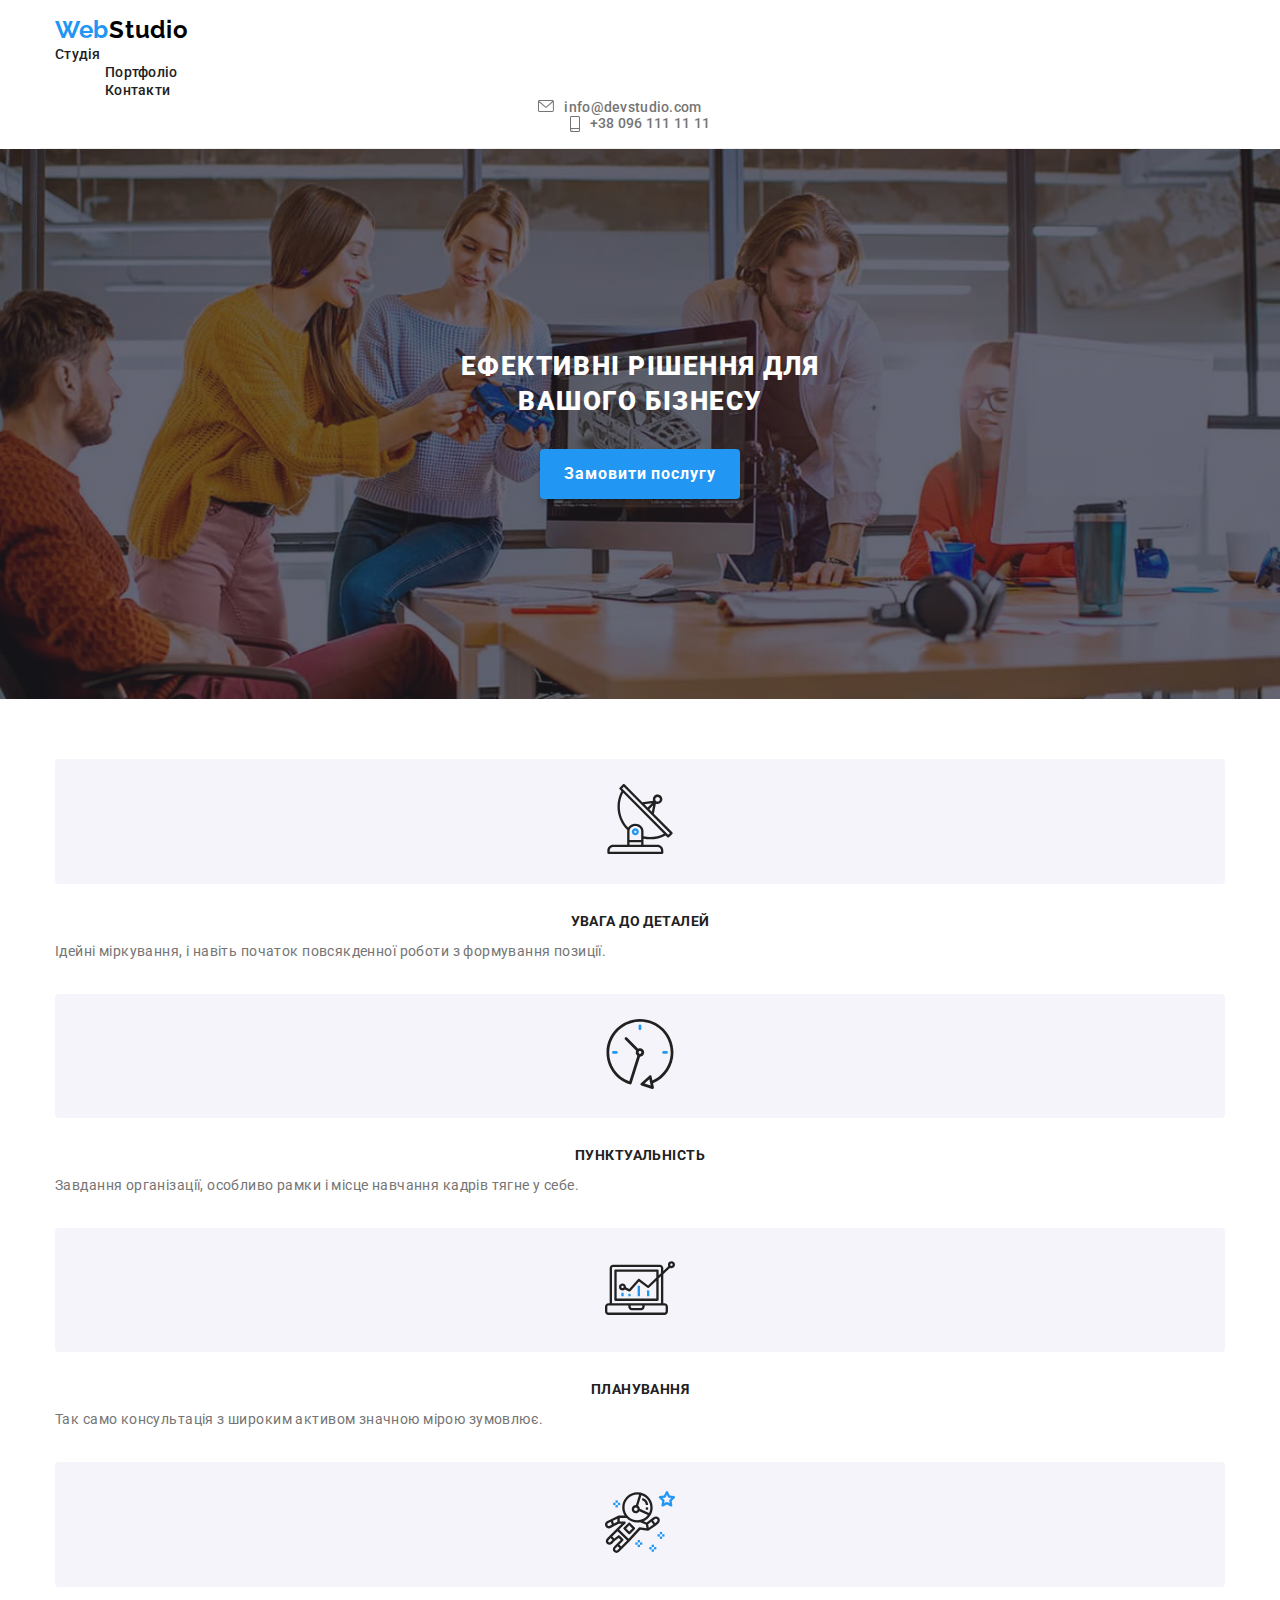
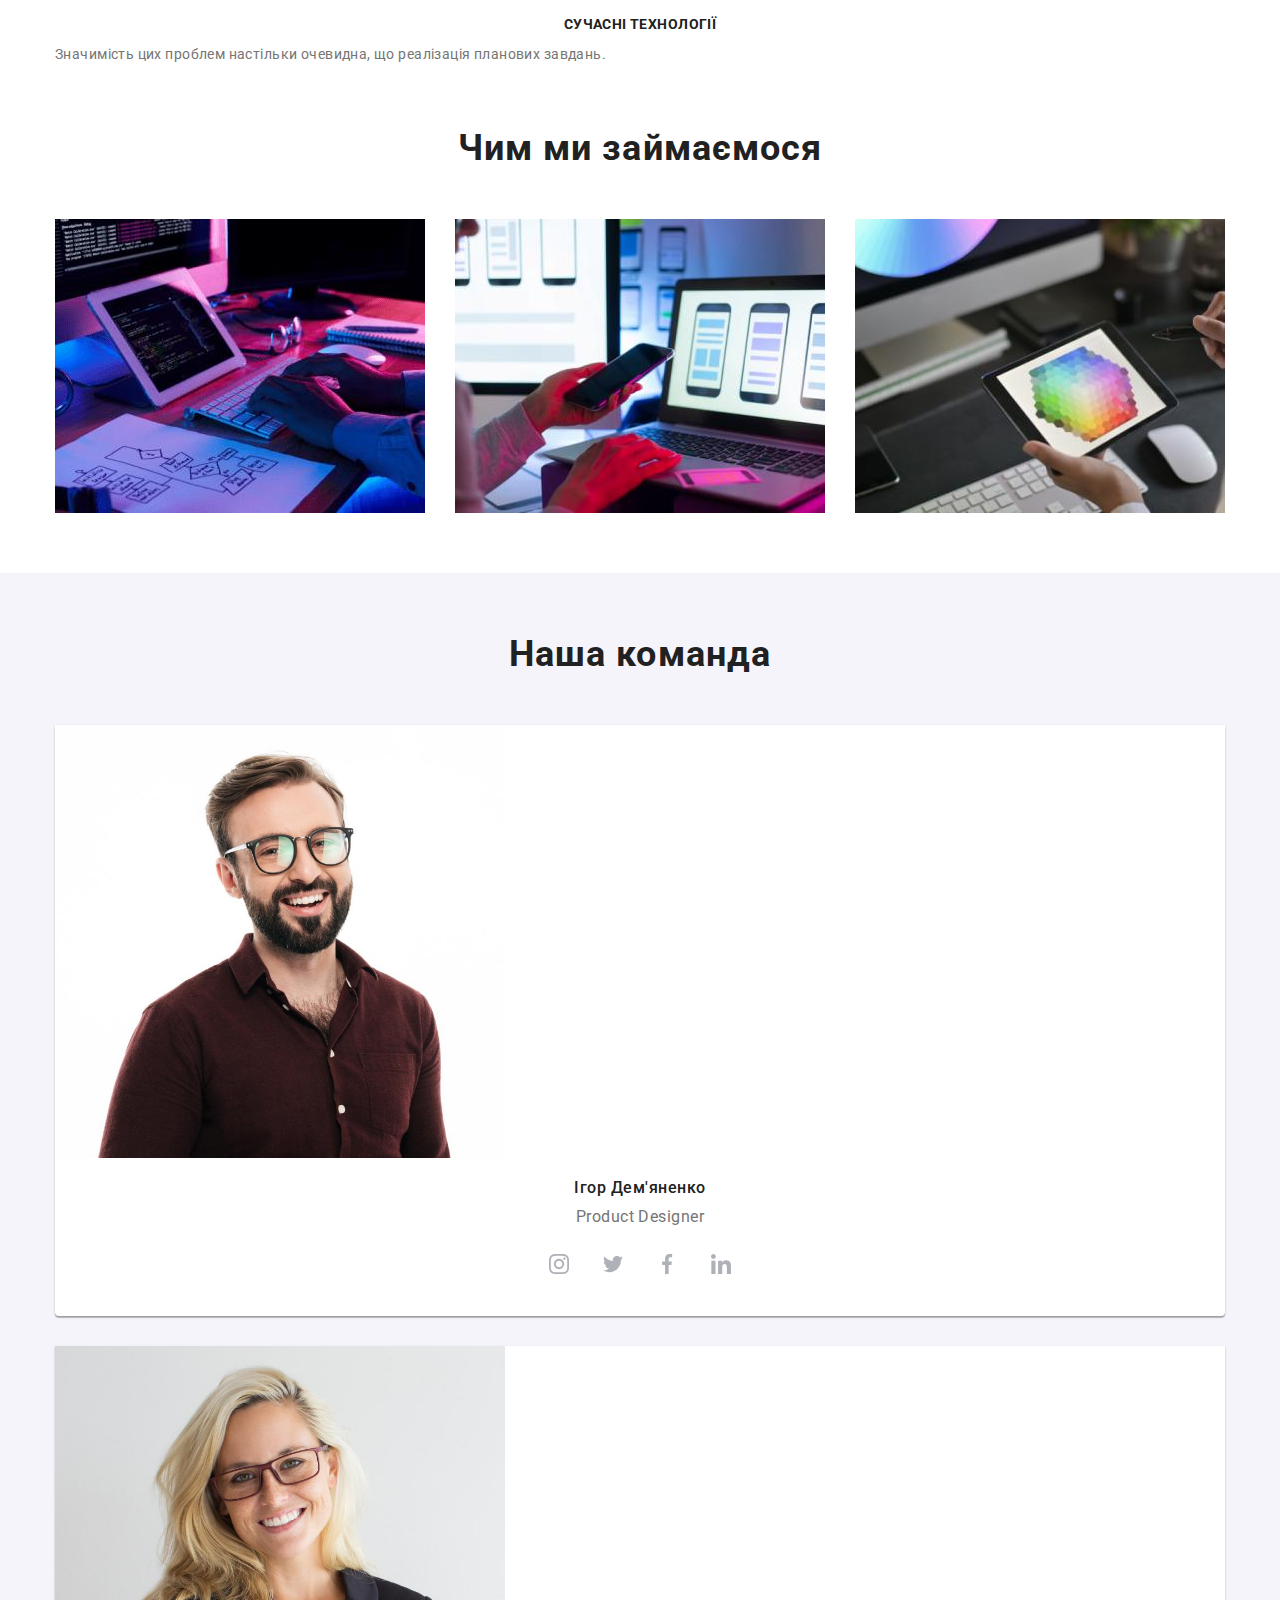
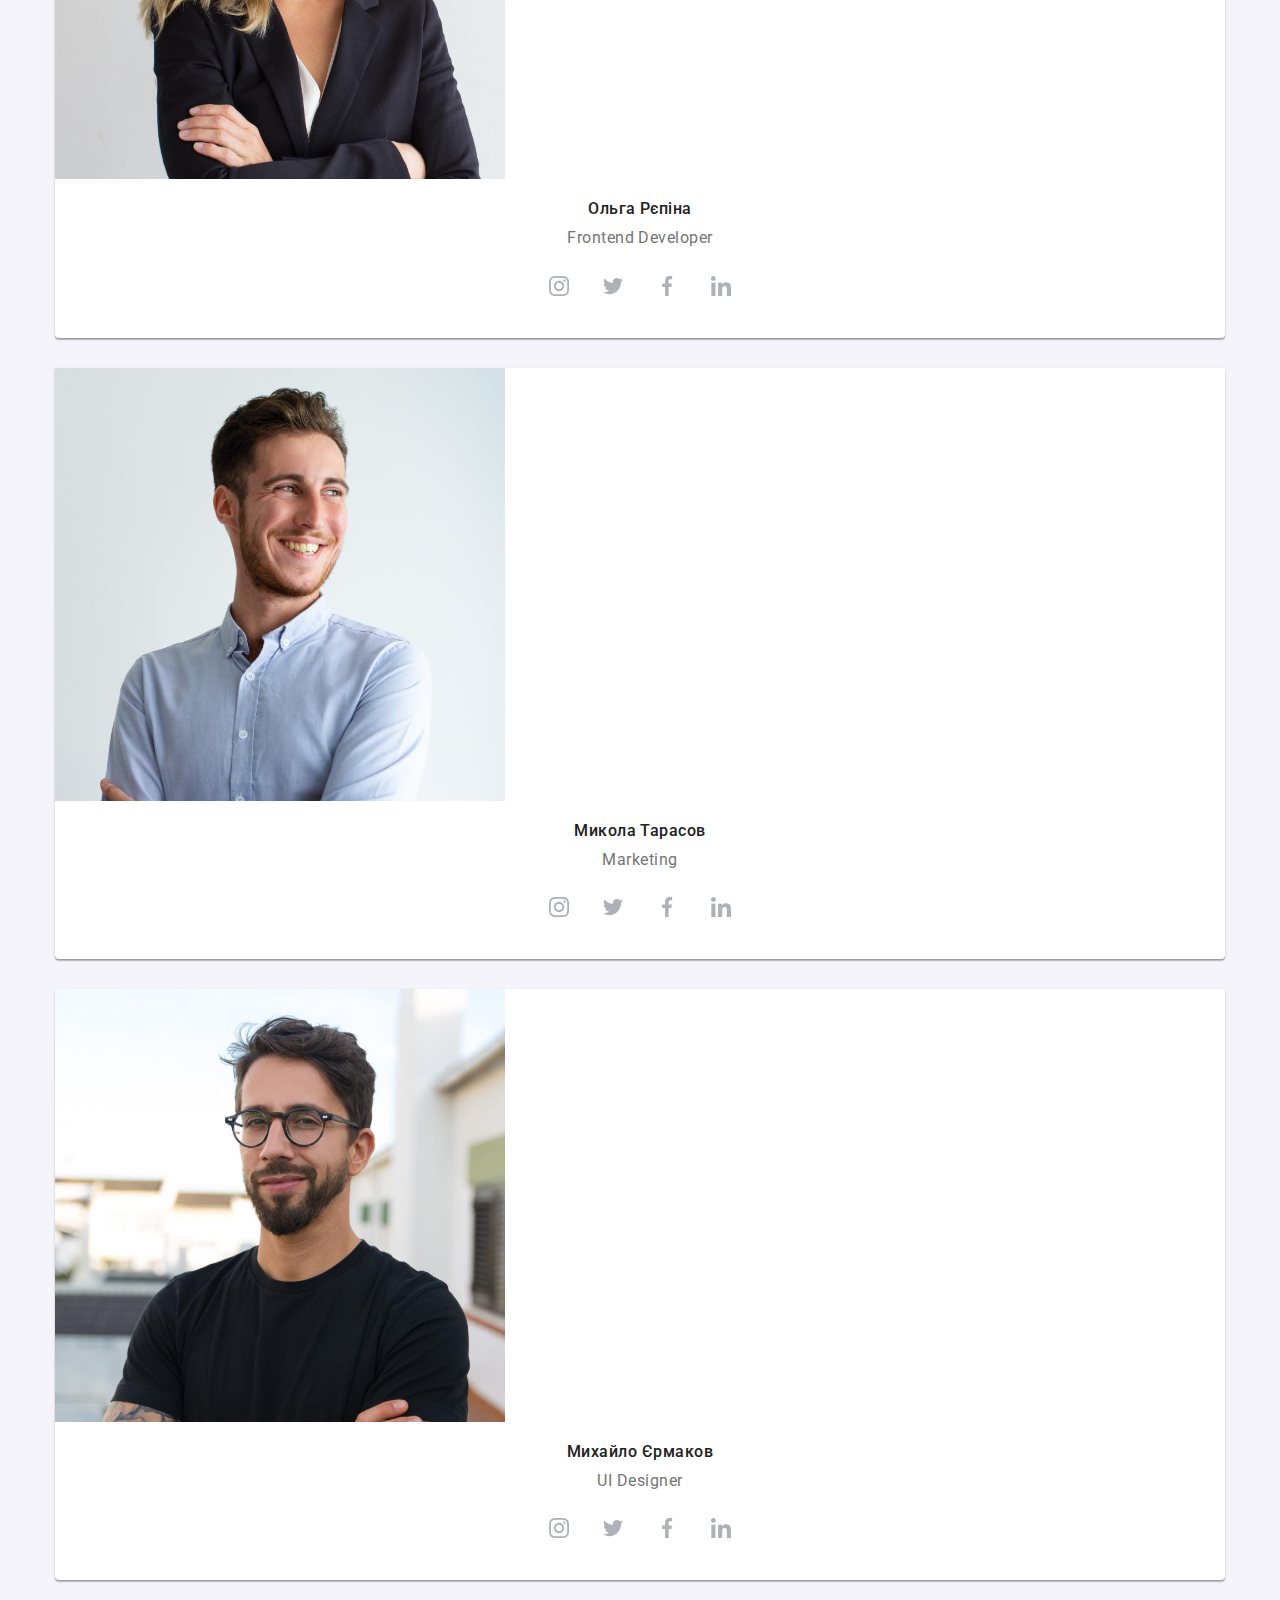
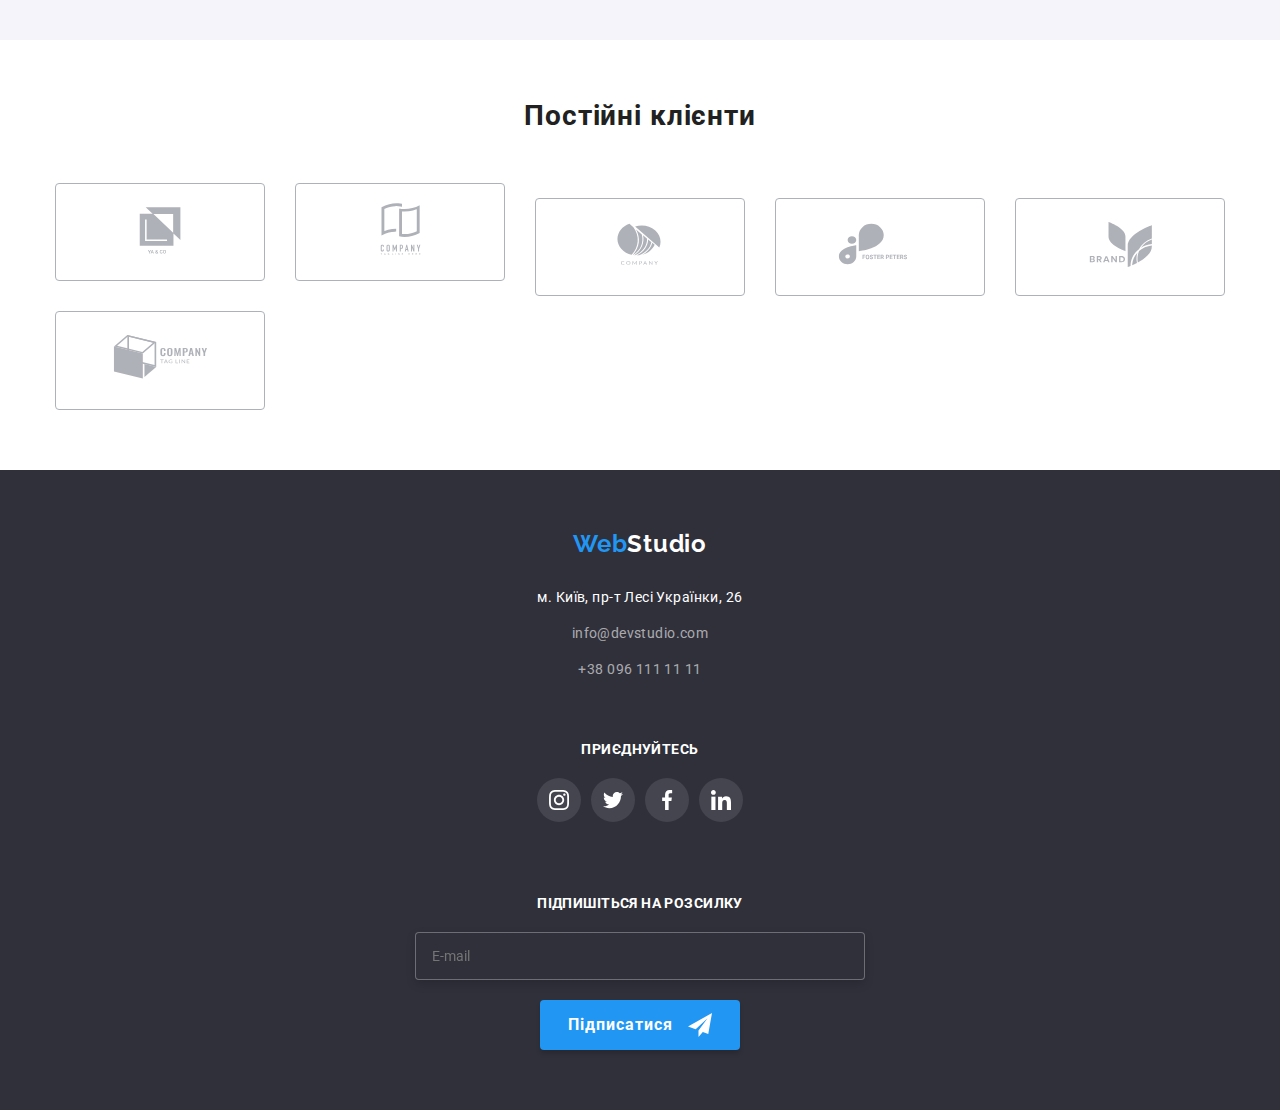
==== commit f1771e1a: "desktop" ====
--- a/index.html
+++ b/index.html
@@ -101,7 +101,7 @@
       <section class="hero">
         <div class="container">
           <h1 class="hero__header">
-            ЕФЕКТИВНІ РІШЕННЯb ДЛЯ<br />
+            ЕФЕКТИВНІ РІШЕННЯ ДЛЯ<br />
             ВАШОГО БІЗНЕСУ
           </h1>
           <button class="hero__button">Замовити послугу</button>
--- a/css/main.min.css
+++ b/css/main.min.css
@@ -1 +1 @@
-@import"https://fonts.googleapis.com/css2?family=Raleway:wght@700&family=Roboto:wght@400;500;700;900&display=swap";/*! modern-normalize v1.1.0 | MIT License | https://github.com/sindresorhus/modern-normalize */*,::after,::before{-webkit-box-sizing:border-box;box-sizing:border-box}html{-moz-tab-size:4;-o-tab-size:4;tab-size:4}html{line-height:1.15;-webkit-text-size-adjust:100%}body{margin:0}body{font-family:system-ui,-apple-system,"Segoe UI",Roboto,Helvetica,Arial,sans-serif,"Apple Color Emoji","Segoe UI Emoji"}hr{height:0;color:inherit}abbr[title]{-webkit-text-decoration:underline dotted;text-decoration:underline dotted}b,strong{font-weight:bolder}code,kbd,pre,samp{font-family:ui-monospace,SFMono-Regular,Consolas,"Liberation Mono",Menlo,monospace;font-size:1em}small{font-size:80%}sub,sup{font-size:75%;line-height:0;position:relative;vertical-align:baseline}sub{bottom:-0.25em}sup{top:-0.5em}table{text-indent:0;border-color:inherit}button,input,optgroup,select,textarea{font-family:inherit;font-size:100%;line-height:1.15;margin:0}button,select{text-transform:none}[type=button],[type=reset],[type=submit],button{-webkit-appearance:button;-moz-appearance:button;appearance:button}::-moz-focus-inner{border-style:none;padding:0}:-moz-focusring{outline:1px dotted ButtonText}:-moz-ui-invalid{box-shadow:none}legend{padding:0}progress{vertical-align:baseline}::-webkit-inner-spin-button,::-webkit-outer-spin-button{height:auto}[type=search]{-webkit-appearance:textfield;-moz-appearance:textfield;appearance:textfield;outline-offset:-2px}::-webkit-search-decoration{-webkit-appearance:none}::-webkit-file-upload-button{-webkit-appearance:button;font:inherit}summary{display:list-item}body{color:#212121;font-family:Roboto,sans-serif;background-color:#fff}img{display:block}.container{padding-left:15px;padding-right:15px;margin-left:auto;margin-right:auto;width:480px}@media screen and (min-width: 480px)and (max-width: 1200px){.container{width:480px}}@media screen and (min-width: 768px)and (max-width: 1200px){.container{width:768px}}@media screen and (min-width: 1200px){.container{width:1200px}}.visually-hidden{position:absolute;width:1px;height:1px;margin:-1px;border:0;padding:0;white-space:nowrap;-webkit-clip-path:inset(100%);clip-path:inset(100%);clip:rect(0 0 0 0);overflow:hidden}.modal-window__button,.mailing__button,.hero__button{min-width:200px;height:50px;background-color:#2196f3;-webkit-box-shadow:0px 4px 4px rgba(0,0,0,.15);box-shadow:0px 4px 4px rgba(0,0,0,.15);border-radius:4px;color:#fff;border:none;font-family:inherit;font-weight:700;font-size:16px;line-height:1.88;letter-spacing:.06em;-webkit-transition:background-color 250ms cubic-bezier(0.4, 0, 0.2, 1);transition:background-color 250ms cubic-bezier(0.4, 0, 0.2, 1)}.modal-window__button:hover,.mailing__button:hover,.hero__button:hover,.modal-window__button:focus,.mailing__button:focus,.hero__button:focus{background-color:#188ce8;cursor:pointer}.portfolio__cards,.social-modal,.contakts-modal,.navigator-modal-site,.join-box__list,.basement-address__list,.client,.social-contacts,.team-list,.work-list,.peculiarities-list,.topline__contakts,.navigator-site{margin-top:0px;margin-bottom:0px;padding-left:0px;list-style:none}.portfolio,.companies,.team,.our-work,.peculiarities{padding-top:60px;padding-bottom:60px}.join-box__networks,.social-contacts__networks{display:inline-block;width:44px;height:44px;border-radius:50%;padding:12px}.logo{color:#000;font-family:Raleway,sans-serif;font-weight:700;font-size:24px;line-height:1.19;letter-spacing:.03em;text-decoration:none}.logo__text{color:#2196f3}.topline{background-color:#fff;padding-top:16px;padding-bottom:16px;border-bottom:1px solid #eee;position:relative}.topline__navigator .logo{margin-right:95px}@media screen and (max-width: 767px){.navigator-site{display:none}}.topline__contakts{margin-left:auto}@media screen and (max-width: 767px){.topline__contakts{display:none}}.navigator-site__page{color:#212121;text-decoration:none;font-weight:500;font-size:14px;line-height:1.14;letter-spacing:.02em;-webkit-transition:color 250ms cubic-bezier(0.4, 0, 0.2, 1);transition:color 250ms cubic-bezier(0.4, 0, 0.2, 1)}.navigator-site__page:hover,.navigator-site__page:focus{color:#2196f3}.navigator-site__list{position:relative}.navigator-site .navigator-site__list+.navigator-site__list{margin-left:50px}.contakts-list__link{color:#757575;fill:currentColor;text-decoration:none;font-weight:500;font-size:14px;line-height:1.14;letter-spacing:.02em;display:-webkit-box;display:-ms-flexbox;display:flex;-webkit-box-pack:center;-ms-flex-pack:center;justify-content:center;-webkit-transition:color 250ms cubic-bezier(0.4, 0, 0.2, 1);transition:color 250ms cubic-bezier(0.4, 0, 0.2, 1)}.contakts-list__link:hover,.contakts-list__link:focus{color:#2196f3}.contakts-list__icon{display:inline-block;margin-right:10px}.contakts-list:not(:last-child){margin-right:40px}.contakts-list__menu{position:absolute;right:15px;top:15px}.contakts-list__menu:hover{fill:#2196f3}@media screen and (min-width: 768px){.contakts-list__menu{display:none}}.hero{padding-top:118px;padding-bottom:118px;color:#fff;background:-webkit-gradient(linear, left top, left bottom, from(rgba(47, 48, 58, 0.4)), to(rgba(47, 48, 58, 0.4))),url(../../images/background-hero/squosh/header-mobail-x-1.jpg);background:linear-gradient(rgba(47, 48, 58, 0.4), rgba(47, 48, 58, 0.4)),url(../../images/background-hero/squosh/header-mobail-x-1.jpg);background-size:cover;background-repeat:no-repeat;background-position:50% 50%;text-align:center;margin:0 auto;max-width:1600px}@media screen and (min-width: 768px)and (max-width: 1199px){.hero{background:-webkit-gradient(linear, left top, left bottom, from(rgba(47, 48, 58, 0.4)), to(rgba(47, 48, 58, 0.4))),url(../../images/background-hero/squosh/headertabletx1.jpg);background:linear-gradient(rgba(47, 48, 58, 0.4), rgba(47, 48, 58, 0.4)),url(../../images/background-hero/squosh/headertabletx1.jpg);background-size:cover;background-repeat:no-repeat;background-position:50% 50%}}@media screen and (min-width: 1200px){.hero{padding-top:200px;padding-bottom:200px;background:-webkit-gradient(linear, left top, left bottom, from(rgba(47, 48, 58, 0.4)), to(rgba(47, 48, 58, 0.4))),url(../../images/background-hero/squosh/header-desktop-x-1.jpg);background:linear-gradient(rgba(47, 48, 58, 0.4), rgba(47, 48, 58, 0.4)),url(../../images/background-hero/squosh/header-desktop-x-1.jpg);background-size:cover;background-repeat:no-repeat;background-position:50% 50%}}.hero__header{font-weight:900;font-size:26px;line-height:1.36;letter-spacing:.06em;margin-bottom:30px;margin-top:0px}.peculiarities-list__point{-ms-flex-preferred-size:calc((100% - 90px)/4);flex-basis:calc((100% - 90px)/4)}.peculiarities-list .peculiarities-list__point:not(:last-child){margin-bottom:30px}.peculiarities-points__svg{background-color:#f5f4fa;padding-top:25px;padding-bottom:25px;text-align:center;margin-bottom:30px;border-radius:4px}.peculiarities-points__header{font-size:14px;line-height:1.14;letter-spacing:.03em;text-transform:uppercase;text-align:center;margin-top:0px;margin-bottom:10px}.peculiarities-points__text{color:#757575;letter-spacing:.03em;font-size:14px;line-height:1.71;margin-top:0px;margin-bottom:0px}.our-work{padding-top:0px}@media screen and (max-width: 1200px){.our-work{display:none}}.our-work__header{font-size:36px;line-height:1.17;text-align:center;letter-spacing:.03em;margin-top:0px;margin-bottom:50px}.work-list{display:-webkit-box;display:-ms-flexbox;display:flex}.work-list .work-list__imege:not(:last-child){margin-right:30px}.team{background-color:#f5f4fa;text-align:center}.team__header{font-size:36px;line-height:1.17;text-align:center;letter-spacing:.03em;margin-top:0px;margin-bottom:50px}.team-list__cards{-ms-flex-preferred-size:270px;flex-basis:270px;background-color:#fff;-webkit-box-shadow:0px 1px 3px rgba(0,0,0,.12),0px 1px 1px rgba(0,0,0,.14),0px 2px 1px rgba(0,0,0,.2);box-shadow:0px 1px 3px rgba(0,0,0,.12),0px 1px 1px rgba(0,0,0,.14),0px 2px 1px rgba(0,0,0,.2);border-radius:0px 0px 4px 4px}.team-list__cards:not(:first-child){margin-top:30px}.card-team__header{font-weight:500;font-size:16px;line-height:1.19;letter-spacing:.03em;margin-top:0px;margin-bottom:10px}.card-team__job-title{font-size:16px;line-height:1.19;margin-top:0px;margin-bottom:16px;color:#757575;letter-spacing:.03em}.card-team__text{padding-top:20px;padding-bottom:30px}.social-contacts{display:-webkit-box;display:-ms-flexbox;display:flex;-webkit-box-pack:center;-ms-flex-pack:center;justify-content:center}.social-contacts__blok:not(:last-child){margin-right:10px}.social-contacts__networks{fill:#afb1b8;-webkit-transition:background-color 250ms cubic-bezier(0.4, 0, 0.2, 1),fill 250ms cubic-bezier(0.4, 0, 0.2, 1);transition:background-color 250ms cubic-bezier(0.4, 0, 0.2, 1),fill 250ms cubic-bezier(0.4, 0, 0.2, 1)}.social-contacts__networks:hover,.social-contacts__networks:focus{background-color:#2196f3;fill:#fff}.teams-foto{width:450px}.companies__header{font-weight:700;font-size:28px;line-height:1.17;text-align:center;letter-spacing:.03em;margin-top:0px;margin-bottom:50px}.client{display:-webkit-box;display:-ms-flexbox;display:flex;-ms-flex-wrap:wrap;flex-wrap:wrap;-webkit-box-pack:justify;-ms-flex-pack:justify;justify-content:space-between;padding-left:0px}.client__blok:nth-child(n+3){margin-top:15px}.client__link{color:#afb1b8;width:210px;border:1px solid #afb1b8;border-radius:4px;padding:16px 52px;display:inline-block;-webkit-transition:color 250ms cubic-bezier(0.4, 0, 0.2, 1),border 250ms cubic-bezier(0.4, 0, 0.2, 1);transition:color 250ms cubic-bezier(0.4, 0, 0.2, 1),border 250ms cubic-bezier(0.4, 0, 0.2, 1)}.client__link:hover,.client__link:focus{color:#2196f3;border:1px solid #2196f3}.client__svg{fill:currentColor}.basement{background-color:#2f303a;padding-top:60px;padding-bottom:60px;color:#fff}.basement-content{display:-webkit-box;display:-ms-flexbox;display:flex;-webkit-box-orient:vertical;-webkit-box-direction:normal;-ms-flex-direction:column;flex-direction:column;-webkit-box-align:center;-ms-flex-align:center;align-items:center;-webkit-box-pack:center;-ms-flex-pack:center;justify-content:center}.basement-address{margin-bottom:60px;text-align:center}.basement-address__content{font-style:normal}.basement-address .logo{display:inline-block;color:#fff;margin-bottom:28px}.basement-address__text{margin-top:0px;margin-bottom:12px;font-size:14px;line-height:1.71;letter-spacing:.03em}.basement-address__list .basement-address__list-item+.basement-address__list-item{margin-top:12px}.basement-address__link{color:rgba(255,255,255,.6);font-weight:400;font-size:14px;line-height:1.71;letter-spacing:.03em;text-decoration:none;-webkit-transition:color 250ms cubic-bezier(0.4, 0, 0.2, 1);transition:color 250ms cubic-bezier(0.4, 0, 0.2, 1)}.basement-address__link:hover,.basement-address__link:focus{color:#2196f3}.join-box{margin-bottom:60px;text-align:center}.join-box__header{font-size:14px;line-height:1.14;letter-spacing:.03em;margin-top:0px;margin-bottom:20px}.join-box__list{display:-webkit-box;display:-ms-flexbox;display:flex}.join-box__networks{fill:#fff;background-color:rgba(255,255,255,.1019607843);-webkit-transition:background-color 250ms cubic-bezier(0.4, 0, 0.2, 1);transition:background-color 250ms cubic-bezier(0.4, 0, 0.2, 1)}.join-box__networks:hover,.join-box__networks:focus{background-color:#2196f3}.join-box__list-item:not(:first-child){margin-left:10px}.mailing{font-weight:700;font-size:14px;line-height:1.14;letter-spacing:.03em;text-align:center}.mailing__text{display:inline-block;margin-bottom:20px}.mailing__group{display:-webkit-box;display:-ms-flexbox;display:flex;-webkit-box-orient:vertical;-webkit-box-direction:normal;-ms-flex-direction:column;flex-direction:column}.mailing__input{width:450px;border:1px solid rgba(255,255,255,.3);-webkit-filter:drop-shadow(0px 4px 4px rgba(0, 0, 0, 0.15));filter:drop-shadow(0px 4px 4px rgba(0, 0, 0, 0.15));border-radius:4px;background-color:#2f303a;color:#fff;padding:15px 16px;outline:none;-webkit-transition:border 250ms cubic-bezier(0.4, 0, 0.2, 1);transition:border 250ms cubic-bezier(0.4, 0, 0.2, 1)}.mailing__input:focus{border:1px solid #2196f3}.mailing__button-group{margin-top:20px;position:relative;display:inline-block}.mailing__button{text-align:left;padding-left:28px}.mailing__send-svg{position:absolute;right:153px;top:13px}.modal{position:fixed;visibility:hidden;opacity:0}.is-hidden{position:fixed;top:0px;left:0px;width:100%;height:100%;background-color:rgba(0,0,0,.2);opacity:1;-webkit-transition:opacity 250ms cubic-bezier(0.4, 0, 0.2, 1);transition:opacity 250ms cubic-bezier(0.4, 0, 0.2, 1)}.modal-window{position:absolute;min-width:450px;min-height:281px;top:50%;left:50%;-webkit-transform:translate(-50%, -50%);transform:translate(-50%, -50%);-webkit-box-shadow:0px 1px 3px rgba(0,0,0,.12),0px 1px 1px rgba(0,0,0,.14),0px 2px 1px rgba(0,0,0,.2);box-shadow:0px 1px 3px rgba(0,0,0,.12),0px 1px 1px rgba(0,0,0,.14),0px 2px 1px rgba(0,0,0,.2);border-radius:4px;background-color:#fff}.modal-window__close{position:absolute;width:30px;height:30px;border-radius:50%;top:8px;right:8px;border:1px solid rgba(0,0,0,.1);text-align:center;font-size:18px;padding:6px 0;-webkit-transition:color 250ms cubic-bezier(0.4, 0, 0.2, 1);transition:color 250ms cubic-bezier(0.4, 0, 0.2, 1)}.modal-window__close:hover,.modal-window__close:focus{fill:#2196f3;cursor:pointer}.modal-window__text{margin-top:0px;margin-bottom:12px;font-weight:700;font-size:20px;line-height:1.15;text-align:center;letter-spacing:.03em}.modal-window__button{margin-left:auto;margin-right:auto;display:block}.modal-window__form{padding-top:40px;padding-left:41px;padding-right:39px;padding-bottom:40px}.user-input{display:-webkit-box;display:-ms-flexbox;display:flex;position:relative;-webkit-box-orient:vertical;-webkit-box-direction:normal;-ms-flex-direction:column;flex-direction:column;font-weight:400;font-size:12px;line-height:1.17;letter-spacing:.01em;color:#757575}.user-input+.user-input{margin-top:10px}.user-input__title{margin-bottom:4px}.user-input__input{padding-top:11px;padding-bottom:11px;padding-left:42px;border:1px solid rgba(33,33,33,.2);border-radius:4px;-webkit-transition:border 250ms cubic-bezier(0.4, 0, 0.2, 1);transition:border 250ms cubic-bezier(0.4, 0, 0.2, 1);outline:none}.user-input__input:focus{border:1px solid #2196f3}.user-input__svg{position:absolute;left:14px;bottom:11px;height:18px;color:#212121;fill:currentColor;-webkit-transition:color 250ms cubic-bezier(0.4, 0, 0.2, 1);transition:color 250ms cubic-bezier(0.4, 0, 0.2, 1)}.user-input__input:focus+.user-input__svg{color:#2196f3}.user-input__textarea{height:120px;resize:none;padding:14px 16px;border:1px solid rgba(33,33,33,.2);border-radius:4px;outline:none;-webkit-transition:border 250ms cubic-bezier(0.4, 0, 0.2, 1);transition:border 250ms cubic-bezier(0.4, 0, 0.2, 1)}.user-input__textarea::-webkit-input-placeholder{font-weight:400;font-size:12px;line-height:1.17;letter-spacing:.01em;color:rgba(117,117,117,.5)}.user-input__textarea::-moz-placeholder{font-weight:400;font-size:12px;line-height:1.17;letter-spacing:.01em;color:rgba(117,117,117,.5)}.user-input__textarea:-ms-input-placeholder{font-weight:400;font-size:12px;line-height:1.17;letter-spacing:.01em;color:rgba(117,117,117,.5)}.user-input__textarea::-ms-input-placeholder{font-weight:400;font-size:12px;line-height:1.17;letter-spacing:.01em;color:rgba(117,117,117,.5)}.user-input__textarea::placeholder{font-weight:400;font-size:12px;line-height:1.17;letter-spacing:.01em;color:rgba(117,117,117,.5)}.user-input__textarea:focus{border:1px solid #2196f3}.user-consent{position:relative;margin-top:20px;margin-bottom:30px;font-weight:400;font-size:12px;line-height:1.71;letter-spacing:.03em;color:#757575;padding-left:22px;display:-webkit-box;display:-ms-flexbox;display:flex;-webkit-box-align:center;-ms-flex-align:center;align-items:center}.user-consent__label:hover{cursor:pointer}.user-consent__link{color:#2196f3}.user-consent__input{-webkit-appearance:none;-moz-appearance:none;appearance:none;position:absolute}.user-consent__check-off{position:absolute;fill:#212121;top:50%;left:0px;-webkit-transform:translate(0%, -50%);transform:translate(0%, -50%);opacity:1;-webkit-transition:opacity 250ms cubic-bezier(0.4, 0, 0.2, 1);transition:opacity 250ms cubic-bezier(0.4, 0, 0.2, 1)}.user-consent__input:checked+.user-consent__check-off{opacity:0}.user-consent__check-svg{-webkit-transition:opacity 250ms cubic-bezier(0.4, 0, 0.2, 1);transition:opacity 250ms cubic-bezier(0.4, 0, 0.2, 1);position:absolute;opacity:0;top:50%;left:0px;-webkit-transform:translate(0%, -50%);transform:translate(0%, -50%);width:16px;height:15px;border-radius:2px}.user-consent__input:checked~.user-consent__check-svg{opacity:1}.head-modal{position:fixed;top:0px;left:0px;width:100%;height:100%;background-color:rgba(0,0,0,.2);opacity:1;-webkit-transition:opacity 250ms cubic-bezier(0.4, 0, 0.2, 1);transition:opacity 250ms cubic-bezier(0.4, 0, 0.2, 1);z-index:2}.head-modal--close{position:fixed;visibility:hidden;opacity:0}@media screen and (min-width: 768px){.head-modal{display:none}}.navigator-modal-site{margin-bottom:120px}.navigator-modal-site__page{text-decoration:none;font-weight:500;font-size:40px;line-height:1.8;letter-spacing:.02em;color:#212121}.navigator-modal-site__page:hover{color:#2196f3}.header-modal{position:absolute;top:50%;left:50%;-webkit-transform:translate(-50%, -50%);transform:translate(-50%, -50%);width:480px;background-color:#fff;padding:40px 48px}.header-modal__close{position:absolute;right:15px;top:10px}.header-modal__close:hover{fill:#2196f3}.contakts-modal__mail{display:inline-block;margin-bottom:64px;text-decoration:none;font-weight:500;font-size:24px;line-height:1.17;letter-spacing:.02em;color:#757575}.contakts-modal__tel{display:inline-block;margin-bottom:36px;text-decoration:none;font-weight:500;font-size:34px;line-height:40px;letter-spacing:.02em;color:#2196f3}.social-modal{display:-webkit-box;display:-ms-flexbox;display:flex;margin:0px -10px}.social-modal__networks{text-decoration:none;color:#2196f3;font-family:"Roboto";font-style:normal;font-weight:500;font-size:18px;line-height:1.2;letter-spacing:.02em}.social-modal__blok:not(:last-child){border-right:1px solid #eee}.social-modal__blok{padding:0px 10px}@media screen and (min-width: 768px){.portfolio__cards{display:-webkit-box;display:-ms-flexbox;display:flex;-ms-flex-wrap:wrap;flex-wrap:wrap}}.filter{margin-bottom:40px}@media screen and (min-width: 768px){.filter{display:-webkit-box;display:-ms-flexbox;display:flex;-webkit-box-pack:center;-ms-flex-pack:center;justify-content:center}}.filter__button{display:inline-block;color:#212121;font-weight:400;font-size:16px;line-height:1.63;letter-spacing:.03em;background-color:#f5f4fa;border-radius:4px;border:none;padding:6px 22px;cursor:pointer;-webkit-transition:background-color 250ms cubic-bezier(0.4, 0, 0.2, 1),color 250ms cubic-bezier(0.4, 0, 0.2, 1),-webkit-box-shadow 250ms cubic-bezier(0.4, 0, 0.2, 1);transition:background-color 250ms cubic-bezier(0.4, 0, 0.2, 1),color 250ms cubic-bezier(0.4, 0, 0.2, 1),-webkit-box-shadow 250ms cubic-bezier(0.4, 0, 0.2, 1);transition:background-color 250ms cubic-bezier(0.4, 0, 0.2, 1),color 250ms cubic-bezier(0.4, 0, 0.2, 1),box-shadow 250ms cubic-bezier(0.4, 0, 0.2, 1);transition:background-color 250ms cubic-bezier(0.4, 0, 0.2, 1),color 250ms cubic-bezier(0.4, 0, 0.2, 1),box-shadow 250ms cubic-bezier(0.4, 0, 0.2, 1),-webkit-box-shadow 250ms cubic-bezier(0.4, 0, 0.2, 1);margin-bottom:15px}.filter__button:hover,.filter__button:focus{background-color:#2196f3;color:#fff;-webkit-box-shadow:0px 3px 1px rgba(0,0,0,.1),0px 1px 2px rgba(0,0,0,.08),0px 2px 2px rgba(0,0,0,.12);box-shadow:0px 3px 1px rgba(0,0,0,.1),0px 1px 2px rgba(0,0,0,.08),0px 2px 2px rgba(0,0,0,.12)}.filter__button:not(:last-child){margin-right:10px}@media screen and (min-width: 768px){.filter__button{margin-bottom:0px}}.card-works{margin-bottom:30px;-webkit-transition:-webkit-box-shadow 250ms cubic-bezier(0.4, 0, 0.2, 1);transition:-webkit-box-shadow 250ms cubic-bezier(0.4, 0, 0.2, 1);transition:box-shadow 250ms cubic-bezier(0.4, 0, 0.2, 1);transition:box-shadow 250ms cubic-bezier(0.4, 0, 0.2, 1), -webkit-box-shadow 250ms cubic-bezier(0.4, 0, 0.2, 1)}@media screen and (min-width: 768px){.card-works{margin-right:30px;-ms-flex-preferred-size:354px;flex-basis:354px}.card-works:nth-child(2n){margin-right:0px}}.card-works:hover,.card-works:focus{-webkit-box-shadow:0px 1px 1px rgba(0,0,0,.12),0px 4px 4px rgba(0,0,0,.06),1px 4px 6px rgba(0,0,0,.16);box-shadow:0px 1px 1px rgba(0,0,0,.12),0px 4px 4px rgba(0,0,0,.06),1px 4px 6px rgba(0,0,0,.16)}.card-works__link{text-decoration:none}.card-works__modal-box{position:relative;overflow:hidden}.card-works__modal-text{display:block;position:absolute;left:0px;top:0px;margin-top:0px;height:100%;padding-left:24px;padding-right:24px;padding-top:63px;padding-bottom:63px;background-color:rgba(33,150,243,.9);-webkit-transform:translateY(100%);transform:translateY(100%);-webkit-transition:-webkit-transform 250ms cubic-bezier(0.4, 0, 0.2, 1);transition:-webkit-transform 250ms cubic-bezier(0.4, 0, 0.2, 1);transition:transform 250ms cubic-bezier(0.4, 0, 0.2, 1);transition:transform 250ms cubic-bezier(0.4, 0, 0.2, 1), -webkit-transform 250ms cubic-bezier(0.4, 0, 0.2, 1);font-weight:400;font-size:18px;line-height:1.6;letter-spacing:.03em;color:#fff}.card-works:hover .card-works__modal-text{-webkit-transform:translateY(0);transform:translateY(0)}.card-works__content{padding-left:25px;padding-top:20px;padding-bottom:20px;padding-right:25px;background:#fff;border:1px solid #eee}.card-works__title{font-weight:700;font-size:18px;line-height:2;letter-spacing:.06em;color:#212121;margin-top:0px;margin-bottom:5px}.card-works__text{margin-top:0px;margin-bottom:0px;font-weight:400;font-size:16px;line-height:1.88;letter-spacing:.03em;color:#757575}/*# sourceMappingURL=main.min.css.map */+@import"https://fonts.googleapis.com/css2?family=Raleway:wght@700&family=Roboto:wght@400;500;700;900&display=swap";/*! modern-normalize v1.1.0 | MIT License | https://github.com/sindresorhus/modern-normalize */*,::after,::before{-webkit-box-sizing:border-box;box-sizing:border-box}html{-moz-tab-size:4;-o-tab-size:4;tab-size:4}html{line-height:1.15;-webkit-text-size-adjust:100%}body{margin:0}body{font-family:system-ui,-apple-system,"Segoe UI",Roboto,Helvetica,Arial,sans-serif,"Apple Color Emoji","Segoe UI Emoji"}hr{height:0;color:inherit}abbr[title]{-webkit-text-decoration:underline dotted;text-decoration:underline dotted}b,strong{font-weight:bolder}code,kbd,pre,samp{font-family:ui-monospace,SFMono-Regular,Consolas,"Liberation Mono",Menlo,monospace;font-size:1em}small{font-size:80%}sub,sup{font-size:75%;line-height:0;position:relative;vertical-align:baseline}sub{bottom:-0.25em}sup{top:-0.5em}table{text-indent:0;border-color:inherit}button,input,optgroup,select,textarea{font-family:inherit;font-size:100%;line-height:1.15;margin:0}button,select{text-transform:none}[type=button],[type=reset],[type=submit],button{-webkit-appearance:button;-moz-appearance:button;appearance:button}::-moz-focus-inner{border-style:none;padding:0}:-moz-focusring{outline:1px dotted ButtonText}:-moz-ui-invalid{box-shadow:none}legend{padding:0}progress{vertical-align:baseline}::-webkit-inner-spin-button,::-webkit-outer-spin-button{height:auto}[type=search]{-webkit-appearance:textfield;-moz-appearance:textfield;appearance:textfield;outline-offset:-2px}::-webkit-search-decoration{-webkit-appearance:none}::-webkit-file-upload-button{-webkit-appearance:button;font:inherit}summary{display:list-item}body{color:#212121;font-family:Roboto,sans-serif;background-color:#fff}img{display:block}.container{padding-left:15px;padding-right:15px;margin-left:auto;margin-right:auto;width:480px}@media screen and (min-width: 480px)and (max-width: 1200px){.container{width:480px}}@media screen and (min-width: 768px)and (max-width: 1200px){.container{width:768px}}@media screen and (min-width: 1200px){.container{width:1200px}}.visually-hidden{position:absolute;width:1px;height:1px;margin:-1px;border:0;padding:0;white-space:nowrap;-webkit-clip-path:inset(100%);clip-path:inset(100%);clip:rect(0 0 0 0);overflow:hidden}.modal-window__button,.mailing__button,.hero__button{min-width:200px;height:50px;background-color:#2196f3;-webkit-box-shadow:0px 4px 4px rgba(0,0,0,.15);box-shadow:0px 4px 4px rgba(0,0,0,.15);border-radius:4px;color:#fff;border:none;font-family:inherit;font-weight:700;font-size:16px;line-height:1.88;letter-spacing:.06em;-webkit-transition:background-color 250ms cubic-bezier(0.4, 0, 0.2, 1);transition:background-color 250ms cubic-bezier(0.4, 0, 0.2, 1)}.modal-window__button:hover,.mailing__button:hover,.hero__button:hover,.modal-window__button:focus,.mailing__button:focus,.hero__button:focus{background-color:#188ce8;cursor:pointer}.portfolio__cards,.social-modal,.contakts-modal,.navigator-modal-site,.join-box__list,.basement-address__list,.client,.social-contacts,.team-list,.work-list,.peculiarities-list,.topline__contakts,.navigator-site{margin-top:0px;margin-bottom:0px;padding-left:0px;list-style:none}.portfolio,.companies,.team,.our-work,.peculiarities{padding-top:60px;padding-bottom:60px}.join-box__networks,.social-contacts__networks{display:inline-block;width:44px;height:44px;border-radius:50%;padding:12px}.logo{color:#000;font-family:Raleway,sans-serif;font-weight:700;font-size:24px;line-height:1.19;letter-spacing:.03em;text-decoration:none}.logo__text{color:#2196f3}.topline{background-color:#fff;padding-top:16px;padding-bottom:16px;border-bottom:1px solid #eee;position:relative}.topline__navigator .logo{margin-right:95px}@media screen and (max-width: 767px){.navigator-site{display:none}}.topline__contakts{margin-left:auto}@media screen and (max-width: 767px){.topline__contakts{display:none}}.navigator-site__page{color:#212121;text-decoration:none;font-weight:500;font-size:14px;line-height:1.14;letter-spacing:.02em;-webkit-transition:color 250ms cubic-bezier(0.4, 0, 0.2, 1);transition:color 250ms cubic-bezier(0.4, 0, 0.2, 1)}.navigator-site__page:hover,.navigator-site__page:focus{color:#2196f3}.navigator-site__list{position:relative}.navigator-site .navigator-site__list+.navigator-site__list{margin-left:50px}.contakts-list__link{color:#757575;fill:currentColor;text-decoration:none;font-weight:500;font-size:14px;line-height:1.14;letter-spacing:.02em;display:-webkit-box;display:-ms-flexbox;display:flex;-webkit-box-pack:center;-ms-flex-pack:center;justify-content:center;-webkit-transition:color 250ms cubic-bezier(0.4, 0, 0.2, 1);transition:color 250ms cubic-bezier(0.4, 0, 0.2, 1)}.contakts-list__link:hover,.contakts-list__link:focus{color:#2196f3}.contakts-list__icon{display:inline-block;margin-right:10px}.contakts-list:not(:last-child){margin-right:40px}.contakts-list__menu{position:absolute;right:15px;top:15px}.contakts-list__menu:hover{fill:#2196f3}@media screen and (min-width: 768px){.contakts-list__menu{display:none}}.hero{padding-top:118px;padding-bottom:118px;color:#fff;background-image:-webkit-gradient(linear, left top, left bottom, from(rgba(47, 48, 58, 0.4)), to(rgba(47, 48, 58, 0.4))),url(../../images/background-hero/squosh/header-mobail-x-1.jpg);background-image:linear-gradient(rgba(47, 48, 58, 0.4), rgba(47, 48, 58, 0.4)),url(../../images/background-hero/squosh/header-mobail-x-1.jpg);background-size:cover;background-repeat:no-repeat;background-position:50% 50%;text-align:center;margin:0 auto;max-width:1600px}@media screen and (min-width: 768px)and (max-width: 1199px){.hero{background-image:-webkit-gradient(linear, left top, left bottom, from(rgba(47, 48, 58, 0.4)), to(rgba(47, 48, 58, 0.4))),url(../../images/background-hero/squosh/headertabletx1.jpg);background-image:linear-gradient(rgba(47, 48, 58, 0.4), rgba(47, 48, 58, 0.4)),url(../../images/background-hero/squosh/headertabletx1.jpg);background-size:cover;background-repeat:no-repeat;background-position:50% 50%}}@media screen and (min-width: 1200px){.hero{padding-top:200px;padding-bottom:200px;background-image:-webkit-gradient(linear, left top, left bottom, from(rgba(47, 48, 58, 0.4)), to(rgba(47, 48, 58, 0.4))),url(../../images/background-hero/squosh/header-desktop-x-1.jpg);background-image:linear-gradient(rgba(47, 48, 58, 0.4), rgba(47, 48, 58, 0.4)),url(../../images/background-hero/squosh/header-desktop-x-1.jpg);background-size:cover;background-repeat:no-repeat;background-position:50% 50%}}.hero__header{font-weight:900;font-size:26px;line-height:1.36;letter-spacing:.06em;margin-bottom:30px;margin-top:0px}.peculiarities-list__point{-ms-flex-preferred-size:calc((100% - 90px)/4);flex-basis:calc((100% - 90px)/4)}.peculiarities-list .peculiarities-list__point:not(:last-child){margin-bottom:30px}.peculiarities-points__svg{background-color:#f5f4fa;padding-top:25px;padding-bottom:25px;text-align:center;margin-bottom:30px;border-radius:4px}.peculiarities-points__header{font-size:14px;line-height:1.14;letter-spacing:.03em;text-transform:uppercase;text-align:center;margin-top:0px;margin-bottom:10px}.peculiarities-points__text{color:#757575;letter-spacing:.03em;font-size:14px;line-height:1.71;margin-top:0px;margin-bottom:0px}.our-work{padding-top:0px}@media screen and (max-width: 1200px){.our-work{display:none}}.our-work__header{font-size:36px;line-height:1.17;text-align:center;letter-spacing:.03em;margin-top:0px;margin-bottom:50px}.work-list{display:-webkit-box;display:-ms-flexbox;display:flex}.work-list .work-list__imege:not(:last-child){margin-right:30px}.team{background-color:#f5f4fa;text-align:center}.team__header{font-size:36px;line-height:1.17;text-align:center;letter-spacing:.03em;margin-top:0px;margin-bottom:50px}.team-list__cards{-ms-flex-preferred-size:270px;flex-basis:270px;background-color:#fff;-webkit-box-shadow:0px 1px 3px rgba(0,0,0,.12),0px 1px 1px rgba(0,0,0,.14),0px 2px 1px rgba(0,0,0,.2);box-shadow:0px 1px 3px rgba(0,0,0,.12),0px 1px 1px rgba(0,0,0,.14),0px 2px 1px rgba(0,0,0,.2);border-radius:0px 0px 4px 4px}.team-list__cards:not(:first-child){margin-top:30px}.card-team__header{font-weight:500;font-size:16px;line-height:1.19;letter-spacing:.03em;margin-top:0px;margin-bottom:10px}.card-team__job-title{font-size:16px;line-height:1.19;margin-top:0px;margin-bottom:16px;color:#757575;letter-spacing:.03em}.card-team__text{padding-top:20px;padding-bottom:30px}.social-contacts{display:-webkit-box;display:-ms-flexbox;display:flex;-webkit-box-pack:center;-ms-flex-pack:center;justify-content:center}.social-contacts__blok:not(:last-child){margin-right:10px}.social-contacts__networks{fill:#afb1b8;-webkit-transition:background-color 250ms cubic-bezier(0.4, 0, 0.2, 1),fill 250ms cubic-bezier(0.4, 0, 0.2, 1);transition:background-color 250ms cubic-bezier(0.4, 0, 0.2, 1),fill 250ms cubic-bezier(0.4, 0, 0.2, 1)}.social-contacts__networks:hover,.social-contacts__networks:focus{background-color:#2196f3;fill:#fff}.teams-foto{width:450px}.companies__header{font-weight:700;font-size:28px;line-height:1.17;text-align:center;letter-spacing:.03em;margin-top:0px;margin-bottom:50px}.client{display:-webkit-box;display:-ms-flexbox;display:flex;-ms-flex-wrap:wrap;flex-wrap:wrap;-webkit-box-pack:justify;-ms-flex-pack:justify;justify-content:space-between;padding-left:0px}.client__blok:nth-child(n+3){margin-top:15px}.client__link{color:#afb1b8;width:210px;border:1px solid #afb1b8;border-radius:4px;padding:16px 52px;display:inline-block;-webkit-transition:color 250ms cubic-bezier(0.4, 0, 0.2, 1),border 250ms cubic-bezier(0.4, 0, 0.2, 1);transition:color 250ms cubic-bezier(0.4, 0, 0.2, 1),border 250ms cubic-bezier(0.4, 0, 0.2, 1)}.client__link:hover,.client__link:focus{color:#2196f3;border:1px solid #2196f3}.client__svg{fill:currentColor}.basement{background-color:#2f303a;padding-top:60px;padding-bottom:60px;color:#fff}.basement-content{display:-webkit-box;display:-ms-flexbox;display:flex;-webkit-box-orient:vertical;-webkit-box-direction:normal;-ms-flex-direction:column;flex-direction:column;-webkit-box-align:center;-ms-flex-align:center;align-items:center;-webkit-box-pack:center;-ms-flex-pack:center;justify-content:center}.basement-address{margin-bottom:60px;text-align:center}.basement-address__content{font-style:normal}.basement-address .logo{display:inline-block;color:#fff;margin-bottom:28px}.basement-address__text{margin-top:0px;margin-bottom:12px;font-size:14px;line-height:1.71;letter-spacing:.03em}.basement-address__list .basement-address__list-item+.basement-address__list-item{margin-top:12px}.basement-address__link{color:rgba(255,255,255,.6);font-weight:400;font-size:14px;line-height:1.71;letter-spacing:.03em;text-decoration:none;-webkit-transition:color 250ms cubic-bezier(0.4, 0, 0.2, 1);transition:color 250ms cubic-bezier(0.4, 0, 0.2, 1)}.basement-address__link:hover,.basement-address__link:focus{color:#2196f3}.join-box{margin-bottom:60px;text-align:center}.join-box__header{font-size:14px;line-height:1.14;letter-spacing:.03em;margin-top:0px;margin-bottom:20px}.join-box__list{display:-webkit-box;display:-ms-flexbox;display:flex}.join-box__networks{fill:#fff;background-color:rgba(255,255,255,.1019607843);-webkit-transition:background-color 250ms cubic-bezier(0.4, 0, 0.2, 1);transition:background-color 250ms cubic-bezier(0.4, 0, 0.2, 1)}.join-box__networks:hover,.join-box__networks:focus{background-color:#2196f3}.join-box__list-item:not(:first-child){margin-left:10px}.mailing{font-weight:700;font-size:14px;line-height:1.14;letter-spacing:.03em;text-align:center}.mailing__text{display:inline-block;margin-bottom:20px}.mailing__group{display:-webkit-box;display:-ms-flexbox;display:flex;-webkit-box-orient:vertical;-webkit-box-direction:normal;-ms-flex-direction:column;flex-direction:column}.mailing__input{width:450px;border:1px solid rgba(255,255,255,.3);-webkit-filter:drop-shadow(0px 4px 4px rgba(0, 0, 0, 0.15));filter:drop-shadow(0px 4px 4px rgba(0, 0, 0, 0.15));border-radius:4px;background-color:#2f303a;color:#fff;padding:15px 16px;outline:none;-webkit-transition:border 250ms cubic-bezier(0.4, 0, 0.2, 1);transition:border 250ms cubic-bezier(0.4, 0, 0.2, 1)}.mailing__input:focus{border:1px solid #2196f3}.mailing__button-group{margin-top:20px;position:relative;display:inline-block}.mailing__button{text-align:left;padding-left:28px}.mailing__send-svg{position:absolute;right:153px;top:13px}.modal{position:fixed;visibility:hidden;opacity:0}.is-hidden{position:fixed;top:0px;left:0px;width:100%;height:100%;background-color:rgba(0,0,0,.2);opacity:1;-webkit-transition:opacity 250ms cubic-bezier(0.4, 0, 0.2, 1);transition:opacity 250ms cubic-bezier(0.4, 0, 0.2, 1)}.modal-window{position:absolute;min-width:450px;min-height:281px;top:50%;left:50%;-webkit-transform:translate(-50%, -50%);transform:translate(-50%, -50%);-webkit-box-shadow:0px 1px 3px rgba(0,0,0,.12),0px 1px 1px rgba(0,0,0,.14),0px 2px 1px rgba(0,0,0,.2);box-shadow:0px 1px 3px rgba(0,0,0,.12),0px 1px 1px rgba(0,0,0,.14),0px 2px 1px rgba(0,0,0,.2);border-radius:4px;background-color:#fff}.modal-window__close{position:absolute;width:30px;height:30px;border-radius:50%;top:8px;right:8px;border:1px solid rgba(0,0,0,.1);text-align:center;font-size:18px;padding:6px 0;-webkit-transition:color 250ms cubic-bezier(0.4, 0, 0.2, 1);transition:color 250ms cubic-bezier(0.4, 0, 0.2, 1)}.modal-window__close:hover,.modal-window__close:focus{fill:#2196f3;cursor:pointer}.modal-window__text{margin-top:0px;margin-bottom:12px;font-weight:700;font-size:20px;line-height:1.15;text-align:center;letter-spacing:.03em}.modal-window__button{margin-left:auto;margin-right:auto;display:block}.modal-window__form{padding-top:40px;padding-left:41px;padding-right:39px;padding-bottom:40px}.user-input{display:-webkit-box;display:-ms-flexbox;display:flex;position:relative;-webkit-box-orient:vertical;-webkit-box-direction:normal;-ms-flex-direction:column;flex-direction:column;font-weight:400;font-size:12px;line-height:1.17;letter-spacing:.01em;color:#757575}.user-input+.user-input{margin-top:10px}.user-input__title{margin-bottom:4px}.user-input__input{padding-top:11px;padding-bottom:11px;padding-left:42px;border:1px solid rgba(33,33,33,.2);border-radius:4px;-webkit-transition:border 250ms cubic-bezier(0.4, 0, 0.2, 1);transition:border 250ms cubic-bezier(0.4, 0, 0.2, 1);outline:none}.user-input__input:focus{border:1px solid #2196f3}.user-input__svg{position:absolute;left:14px;bottom:11px;height:18px;color:#212121;fill:currentColor;-webkit-transition:color 250ms cubic-bezier(0.4, 0, 0.2, 1);transition:color 250ms cubic-bezier(0.4, 0, 0.2, 1)}.user-input__input:focus+.user-input__svg{color:#2196f3}.user-input__textarea{height:120px;resize:none;padding:14px 16px;border:1px solid rgba(33,33,33,.2);border-radius:4px;outline:none;-webkit-transition:border 250ms cubic-bezier(0.4, 0, 0.2, 1);transition:border 250ms cubic-bezier(0.4, 0, 0.2, 1)}.user-input__textarea::-webkit-input-placeholder{font-weight:400;font-size:12px;line-height:1.17;letter-spacing:.01em;color:rgba(117,117,117,.5)}.user-input__textarea::-moz-placeholder{font-weight:400;font-size:12px;line-height:1.17;letter-spacing:.01em;color:rgba(117,117,117,.5)}.user-input__textarea:-ms-input-placeholder{font-weight:400;font-size:12px;line-height:1.17;letter-spacing:.01em;color:rgba(117,117,117,.5)}.user-input__textarea::-ms-input-placeholder{font-weight:400;font-size:12px;line-height:1.17;letter-spacing:.01em;color:rgba(117,117,117,.5)}.user-input__textarea::placeholder{font-weight:400;font-size:12px;line-height:1.17;letter-spacing:.01em;color:rgba(117,117,117,.5)}.user-input__textarea:focus{border:1px solid #2196f3}.user-consent{position:relative;margin-top:20px;margin-bottom:30px;font-weight:400;font-size:12px;line-height:1.71;letter-spacing:.03em;color:#757575;padding-left:22px;display:-webkit-box;display:-ms-flexbox;display:flex;-webkit-box-align:center;-ms-flex-align:center;align-items:center}.user-consent__label:hover{cursor:pointer}.user-consent__link{color:#2196f3}.user-consent__input{-webkit-appearance:none;-moz-appearance:none;appearance:none;position:absolute}.user-consent__check-off{position:absolute;fill:#212121;top:50%;left:0px;-webkit-transform:translate(0%, -50%);transform:translate(0%, -50%);opacity:1;-webkit-transition:opacity 250ms cubic-bezier(0.4, 0, 0.2, 1);transition:opacity 250ms cubic-bezier(0.4, 0, 0.2, 1)}.user-consent__input:checked+.user-consent__check-off{opacity:0}.user-consent__check-svg{-webkit-transition:opacity 250ms cubic-bezier(0.4, 0, 0.2, 1);transition:opacity 250ms cubic-bezier(0.4, 0, 0.2, 1);position:absolute;opacity:0;top:50%;left:0px;-webkit-transform:translate(0%, -50%);transform:translate(0%, -50%);width:16px;height:15px;border-radius:2px}.user-consent__input:checked~.user-consent__check-svg{opacity:1}.head-modal{position:fixed;top:0px;left:0px;width:100%;height:100%;background-color:rgba(0,0,0,.2);opacity:1;-webkit-transition:opacity 250ms cubic-bezier(0.4, 0, 0.2, 1);transition:opacity 250ms cubic-bezier(0.4, 0, 0.2, 1);z-index:2}.head-modal--close{position:fixed;visibility:hidden;opacity:0}@media screen and (min-width: 768px){.head-modal{display:none}}.navigator-modal-site{margin-bottom:120px}.navigator-modal-site__page{text-decoration:none;font-weight:500;font-size:40px;line-height:1.8;letter-spacing:.02em;color:#212121}.navigator-modal-site__page:hover{color:#2196f3}.header-modal{position:absolute;top:50%;left:50%;-webkit-transform:translate(-50%, -50%);transform:translate(-50%, -50%);width:480px;background-color:#fff;padding:40px 48px}.header-modal__close{position:absolute;right:15px;top:10px}.header-modal__close:hover{fill:#2196f3}.contakts-modal__mail{display:inline-block;margin-bottom:64px;text-decoration:none;font-weight:500;font-size:24px;line-height:1.17;letter-spacing:.02em;color:#757575}.contakts-modal__tel{display:inline-block;margin-bottom:36px;text-decoration:none;font-weight:500;font-size:34px;line-height:40px;letter-spacing:.02em;color:#2196f3}.social-modal{display:-webkit-box;display:-ms-flexbox;display:flex;margin:0px -10px}.social-modal__networks{text-decoration:none;color:#2196f3;font-family:"Roboto";font-style:normal;font-weight:500;font-size:18px;line-height:1.2;letter-spacing:.02em}.social-modal__blok:not(:last-child){border-right:1px solid #eee}.social-modal__blok{padding:0px 10px}@media screen and (min-width: 768px){.portfolio__cards{display:-webkit-box;display:-ms-flexbox;display:flex;-ms-flex-wrap:wrap;flex-wrap:wrap}}.filter{margin-bottom:40px}@media screen and (min-width: 768px){.filter{display:-webkit-box;display:-ms-flexbox;display:flex;-webkit-box-pack:center;-ms-flex-pack:center;justify-content:center}}.filter__button{display:inline-block;color:#212121;font-weight:400;font-size:16px;line-height:1.63;letter-spacing:.03em;background-color:#f5f4fa;border-radius:4px;border:none;padding:6px 22px;cursor:pointer;-webkit-transition:background-color 250ms cubic-bezier(0.4, 0, 0.2, 1),color 250ms cubic-bezier(0.4, 0, 0.2, 1),-webkit-box-shadow 250ms cubic-bezier(0.4, 0, 0.2, 1);transition:background-color 250ms cubic-bezier(0.4, 0, 0.2, 1),color 250ms cubic-bezier(0.4, 0, 0.2, 1),-webkit-box-shadow 250ms cubic-bezier(0.4, 0, 0.2, 1);transition:background-color 250ms cubic-bezier(0.4, 0, 0.2, 1),color 250ms cubic-bezier(0.4, 0, 0.2, 1),box-shadow 250ms cubic-bezier(0.4, 0, 0.2, 1);transition:background-color 250ms cubic-bezier(0.4, 0, 0.2, 1),color 250ms cubic-bezier(0.4, 0, 0.2, 1),box-shadow 250ms cubic-bezier(0.4, 0, 0.2, 1),-webkit-box-shadow 250ms cubic-bezier(0.4, 0, 0.2, 1);margin-bottom:15px}.filter__button:hover,.filter__button:focus{background-color:#2196f3;color:#fff;-webkit-box-shadow:0px 3px 1px rgba(0,0,0,.1),0px 1px 2px rgba(0,0,0,.08),0px 2px 2px rgba(0,0,0,.12);box-shadow:0px 3px 1px rgba(0,0,0,.1),0px 1px 2px rgba(0,0,0,.08),0px 2px 2px rgba(0,0,0,.12)}.filter__button:not(:last-child){margin-right:10px}@media screen and (min-width: 768px){.filter__button{margin-bottom:0px}}.card-works{margin-bottom:30px;-webkit-transition:-webkit-box-shadow 250ms cubic-bezier(0.4, 0, 0.2, 1);transition:-webkit-box-shadow 250ms cubic-bezier(0.4, 0, 0.2, 1);transition:box-shadow 250ms cubic-bezier(0.4, 0, 0.2, 1);transition:box-shadow 250ms cubic-bezier(0.4, 0, 0.2, 1), -webkit-box-shadow 250ms cubic-bezier(0.4, 0, 0.2, 1)}@media screen and (min-width: 768px){.card-works{margin-right:30px;-ms-flex-preferred-size:354px;flex-basis:354px}.card-works:nth-child(2n){margin-right:0px}}.card-works:hover,.card-works:focus{-webkit-box-shadow:0px 1px 1px rgba(0,0,0,.12),0px 4px 4px rgba(0,0,0,.06),1px 4px 6px rgba(0,0,0,.16);box-shadow:0px 1px 1px rgba(0,0,0,.12),0px 4px 4px rgba(0,0,0,.06),1px 4px 6px rgba(0,0,0,.16)}.card-works__link{text-decoration:none}.card-works__modal-box{position:relative;overflow:hidden}.card-works__modal-text{display:block;position:absolute;left:0px;top:0px;margin-top:0px;height:100%;padding-left:24px;padding-right:24px;padding-top:63px;padding-bottom:63px;background-color:rgba(33,150,243,.9);-webkit-transform:translateY(100%);transform:translateY(100%);-webkit-transition:-webkit-transform 250ms cubic-bezier(0.4, 0, 0.2, 1);transition:-webkit-transform 250ms cubic-bezier(0.4, 0, 0.2, 1);transition:transform 250ms cubic-bezier(0.4, 0, 0.2, 1);transition:transform 250ms cubic-bezier(0.4, 0, 0.2, 1), -webkit-transform 250ms cubic-bezier(0.4, 0, 0.2, 1);font-weight:400;font-size:18px;line-height:1.6;letter-spacing:.03em;color:#fff}.card-works:hover .card-works__modal-text{-webkit-transform:translateY(0);transform:translateY(0)}.card-works__content{padding-left:25px;padding-top:20px;padding-bottom:20px;padding-right:25px;background:#fff;border:1px solid #eee}.card-works__title{font-weight:700;font-size:18px;line-height:2;letter-spacing:.06em;color:#212121;margin-top:0px;margin-bottom:5px}.card-works__text{margin-top:0px;margin-bottom:0px;font-weight:400;font-size:16px;line-height:1.88;letter-spacing:.03em;color:#757575}/*# sourceMappingURL=main.min.css.map */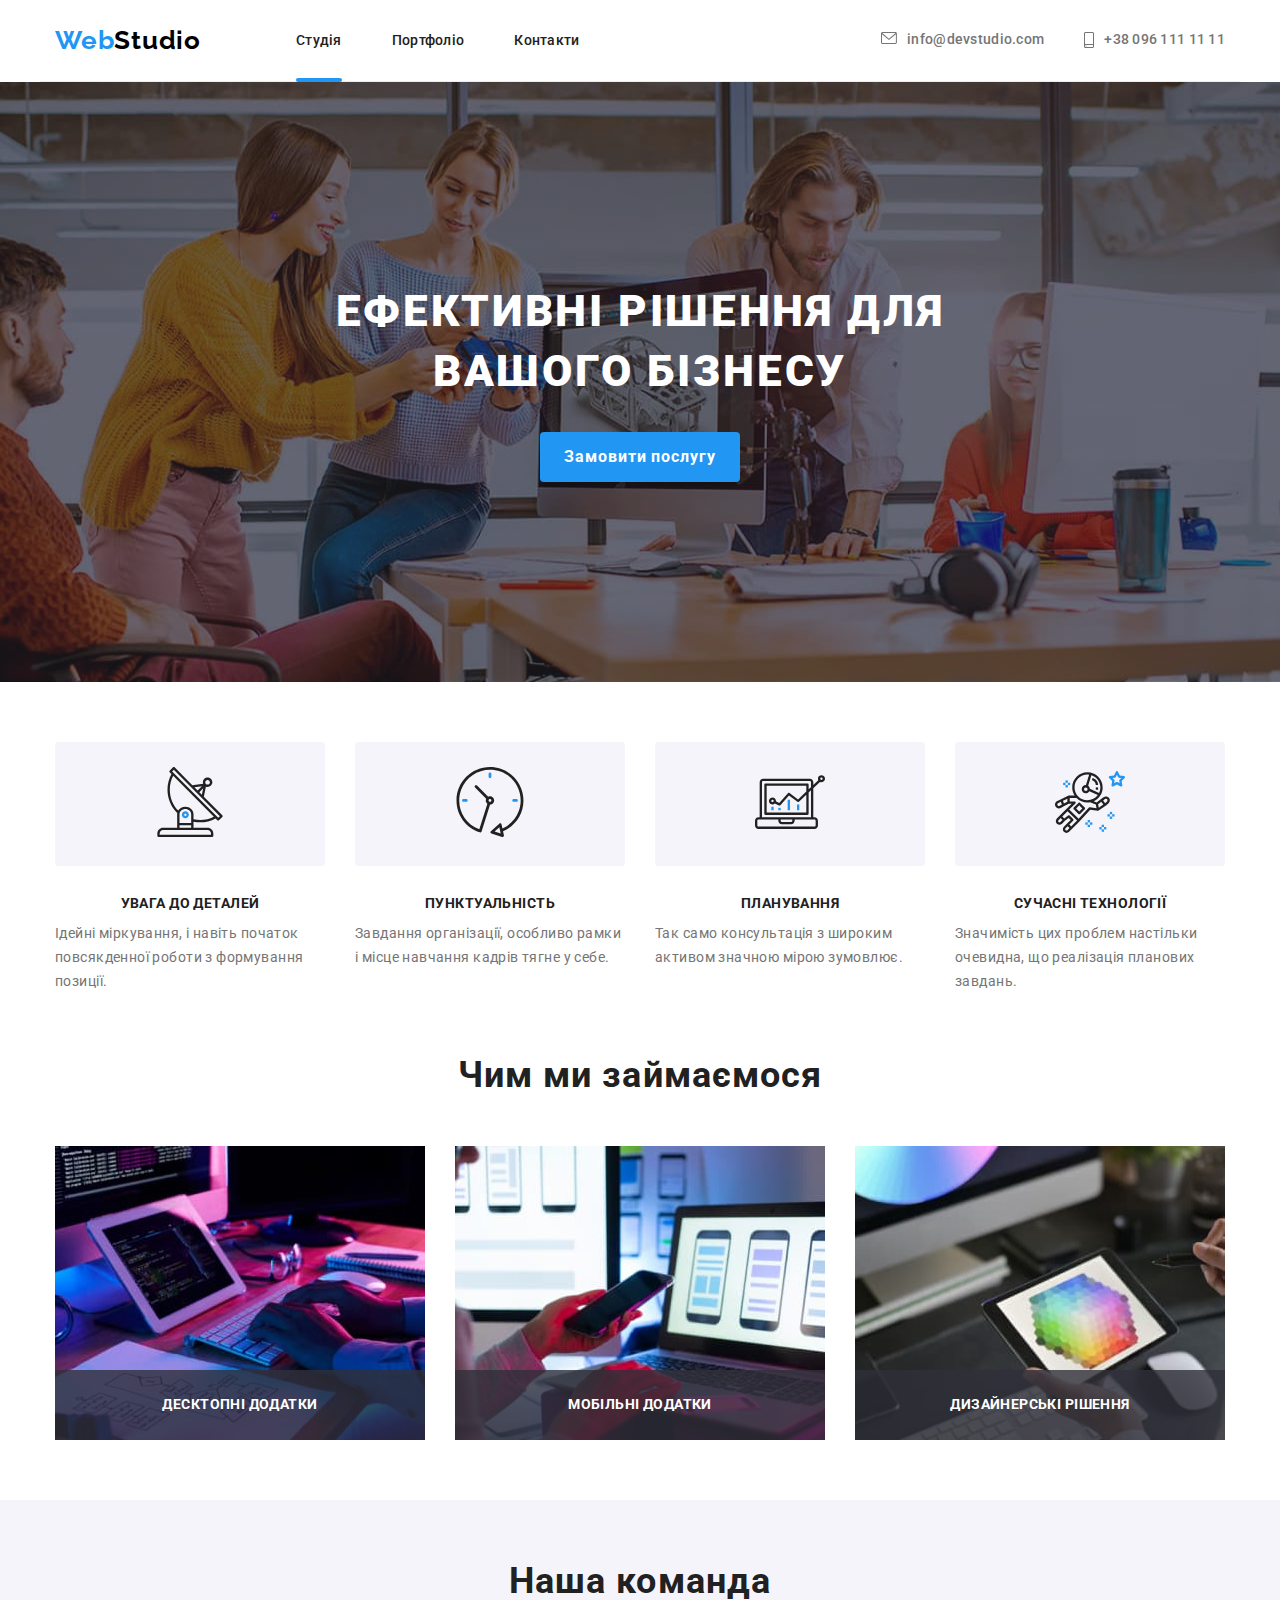
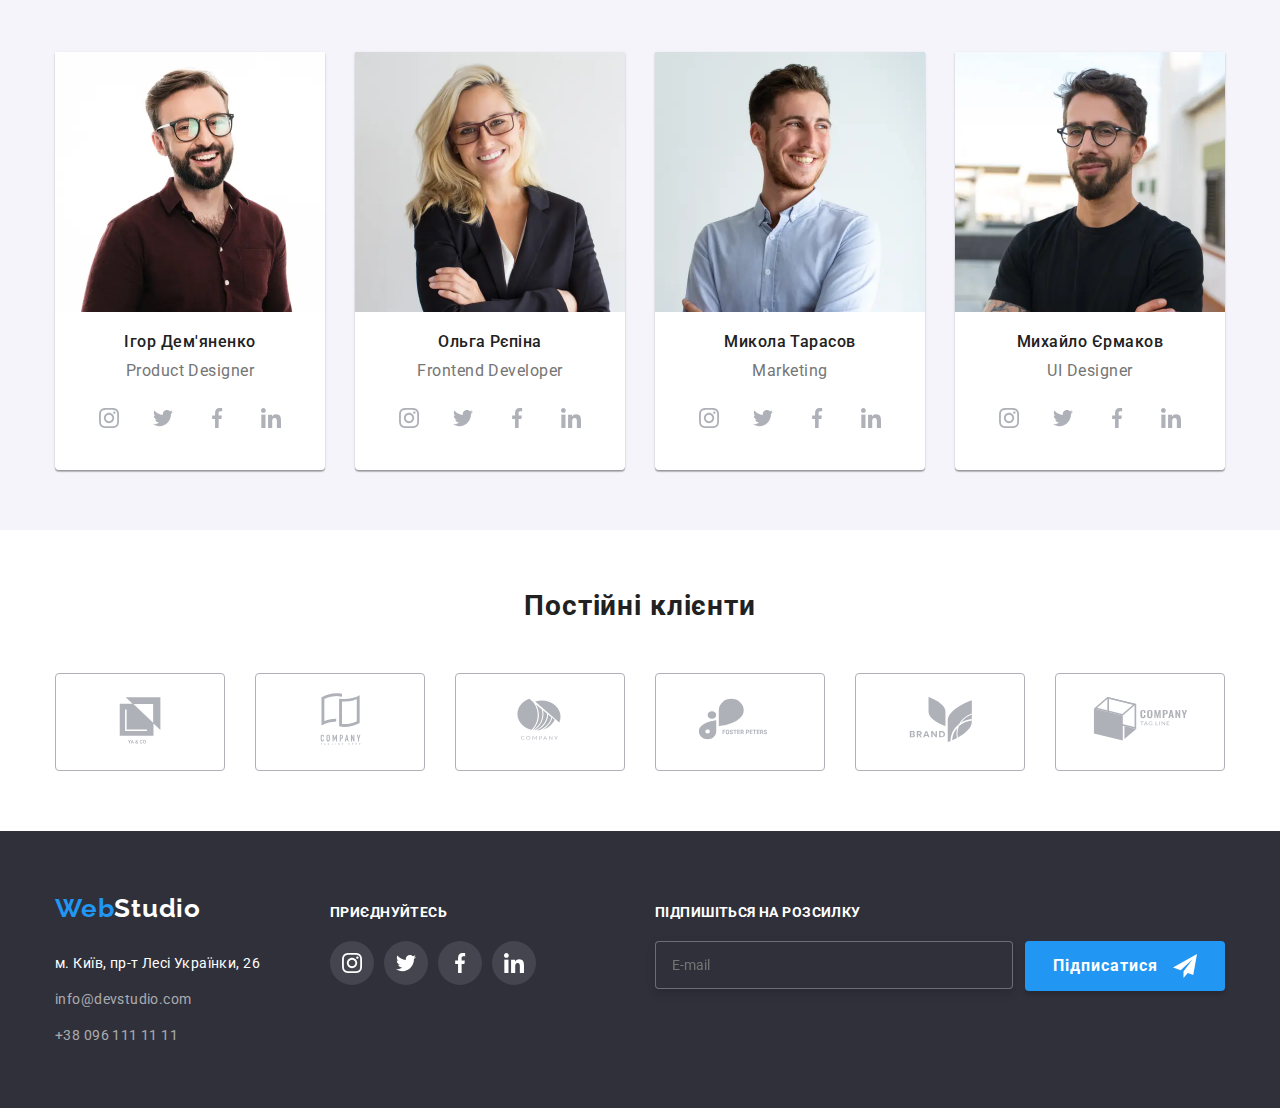
==== commit 2d57f778: "рпа" ====
--- a/index.html
+++ b/index.html
@@ -4,11 +4,11 @@
     <meta charset="UTF-8" />
     <meta http-equiv="X-UA-Compatible" content="IE=edge" />
     <meta name="viewport" content="width=device-width, initial-scale=1.0" />
+    <meta name="description" content="домашня робота. Студія" />
     <title>Студія</title>
 
     <link href="./css/main.min.css" rel="stylesheet" type="text/css" />
   </head>
-
   <body>
     <header class="topline container">
       <nav class="topline__navigator">
@@ -167,24 +167,39 @@
           <ul class="work-list">
             <li class="work-list__imege">
               <img
-                src="./images/html_foto.jpg"
+                srcset="
+                  ./images/our-work/desktop.jpg    1x,
+                  ./images/our-work/desktop@2x.jpg 2x
+                "
+                src="./images/our-work/desktop.jpg"
                 alt="штмл розмітка"
                 width="370"
               />
+              <p class="work-list__title-text">ДЕСКТОПНІ ДОДАТКИ</p>
             </li>
             <li class="work-list__imege">
               <img
-                src="./images/mobail.jpg"
+                srcset="
+                  ./images/our-work/mobail.jpg    1x,
+                  ./images/our-work/mobail@2x.jpg 2x
+                "
+                src="./images/our-work/mobail.jpg"
                 alt="мобільні додатки"
                 width="370"
               />
+              <p class="work-list__title-text">МОБІЛЬНІ ДОДАТКИ</p>
             </li>
             <li class="work-list__imege">
               <img
-                src="./images/disin.jpg"
+                srcset="
+                  ./images/our-work/dizain.jpg    1x,
+                  ./images/our-work/dizain@2x.jpg 2x
+                "
+                src="./images/our-work/dizain.jpg"
                 alt="графічний дізайн"
                 width="370"
               />
+              <p class="work-list__title-text">ДИЗАЙНЕРСЬКІ РІШЕННЯ</p>
             </li>
           </ul>
         </div>
@@ -194,12 +209,31 @@
           <h2 class="team__header">Наша команда</h2>
           <ul class="team-list">
             <li class="team-list__cards card-team">
-              <img
-                src="./images/igor_d.jpg"
-                alt="фото Ігора Дем'яненко"
-                width="270"
-                class="teams-foto"
-              />
+              <picture>
+                <source
+                  srcset="
+                    ./images/team/igor.webp     270w,
+                    ./images/team/igor@2x.webp  540w,
+                    ./images/team/igor@3x.webp  810w,
+                    ./images/team/igor@4x.webp 1080w
+                  "
+                  sizes="(min-width: 1200px) 25vw, (min-width: 768px) 50vw, 100vw"
+                  type="image/webp"
+                />
+                <img
+                  srcset="
+                    ./images/team/igor.jpg     270w,
+                    ./images/team/igor@2x.jpg  540w,
+                    ./images/team/igor@3x.jpg  810w,
+                    ./images/team/igor@4x.jpg 1080w
+                  "
+                  sizes="(min-width: 1200px) 25vw, (min-width: 768px) 50vw, 100vw"
+                  src="./images/team/igor.jpg"
+                  alt="фото Ігора Дем'яненко"
+                  width="270"
+                  class="teams-foto"
+                />
+              </picture>
               <div class="card-team__text">
                 <h3 class="card-team__header">Ігор Дем'яненко</h3>
                 <p class="card-team__job-title">Product Designer</p>
@@ -236,12 +270,31 @@
               </div>
             </li>
             <li class="team-list__cards card-team">
-              <img
-                src="./images/olga_r.jpg"
-                alt="фото Ольги Репіной"
-                width="270"
-                class="teams-foto"
-              />
+              <picture>
+                <source
+                  srcset="
+                    ./images/team/olga.webp     270w,
+                    ./images/team/olga@2x.webp  540w,
+                    ./images/team/olga@3x.webp  810w,
+                    ./images/team/olga@4x.webp 1080w
+                  "
+                  sizes="(min-width: 1200px) 25vw, (min-width: 768px) 50vw, 100vw"
+                  type="image/webp"
+                />
+                <img
+                  srcset="
+                    ./images/team/olga.jpg     270w,
+                    ./images/team/olga@2x.jpg  540w,
+                    ./images/team/olga@3x.jpg  810w,
+                    ./images/team/olga@4x.jpg 1080w
+                  "
+                  sizes="(min-width: 1200px) 25vw, (min-width: 768px) 50vw, 100vw"
+                  src="./images/team/olga.jpg"
+                  alt="фото Ольги Репіной"
+                  width="270"
+                  class="teams-foto"
+                />
+              </picture>
               <div class="card-team__text">
                 <h3 class="card-team__header">Ольга Рєпіна</h3>
                 <p class="card-team__job-title">Frontend Developer</p>
@@ -278,12 +331,31 @@
               </div>
             </li>
             <li class="team-list__cards card-team">
-              <img
-                src="./images/mikola_t.jpg"
-                alt="фото Миколи Тарасова"
-                width="270"
-                class="teams-foto"
-              />
+              <picture>
+                <source
+                  srcset="
+                    ./images/team/mikola.webp     270w,
+                    ./images/team/mikola@2x.webp  540w,
+                    ./images/team/mikola@3x.webp  810w,
+                    ./images/team/mikola@4x.webp 1080w
+                  "
+                  sizes="(min-width: 1200px) 25vw, (min-width: 768px) 50vw, 100vw"
+                  type="image/webp"
+                />
+                <img
+                  srcset="
+                    ./images/team/mikola.jpg     270w,
+                    ./images/team/mikola@2x.jpg  540w,
+                    ./images/team/mikola@3x.jpg  810w,
+                    ./images/team/mikola@4x.jpg 1080w
+                  "
+                  sizes="(min-width: 1200px) 25vw, (min-width: 768px) 50vw, 100vw"
+                  src="./images/team/mikola.jpg"
+                  alt="фото Миколи Тарасова"
+                  width="270"
+                  class="teams-foto"
+                />
+              </picture>
               <div class="card-team__text">
                 <h3 class="card-team__header">Микола Тарасов</h3>
                 <p class="card-team__job-title">Marketing</p>
@@ -320,12 +392,31 @@
               </div>
             </li>
             <li class="team-list__cards card-team">
-              <img
-                src="./images/mixaulo_e.jpg"
-                alt="фото Михайла Єрмакова"
-                width="270"
-                class="teams-foto"
-              />
+              <picture>
+                <source
+                  srcset="
+                    ./images/team/mixailo.webp     270w,
+                    ./images/team/mixailo@2x.webp  540w,
+                    ./images/team/mixailo@3x.webp  810w,
+                    ./images/team/mixailo@4x.webp 1080w
+                  "
+                  sizes="(min-width: 1200px) 25vw, (min-width: 768px) 50vw, 100vw"
+                  type="image/webp"
+                />
+                <img
+                  srcset="
+                    ./images/team/mixailo.jpg     270w,
+                    ./images/team/mixailo@2x.jpg  540w,
+                    ./images/team/mixailo@3x.jpg  810w,
+                    ./images/team/mixailo@4x.jpg 1080w
+                  "
+                  sizes="(min-width: 1200px) 25vw, (min-width: 768px) 50vw, 100vw"
+                  src="./images/team/mixailo.jpg"
+                  alt="фото Михайла Єрмакова"
+                  width="270"
+                  class="teams-foto"
+                />
+              </picture>
               <div class="card-team__text">
                 <h3 class="card-team__header">Михайло Єрмаков</h3>
                 <p class="card-team__job-title">UI Designer</p>
--- a/css/main.min.css
+++ b/css/main.min.css
@@ -1 +1 @@
-@import"https://fonts.googleapis.com/css2?family=Raleway:wght@700&family=Roboto:wght@400;500;700;900&display=swap";/*! modern-normalize v1.1.0 | MIT License | https://github.com/sindresorhus/modern-normalize */*,::after,::before{-webkit-box-sizing:border-box;box-sizing:border-box}html{-moz-tab-size:4;-o-tab-size:4;tab-size:4}html{line-height:1.15;-webkit-text-size-adjust:100%}body{margin:0}body{font-family:system-ui,-apple-system,"Segoe UI",Roboto,Helvetica,Arial,sans-serif,"Apple Color Emoji","Segoe UI Emoji"}hr{height:0;color:inherit}abbr[title]{-webkit-text-decoration:underline dotted;text-decoration:underline dotted}b,strong{font-weight:bolder}code,kbd,pre,samp{font-family:ui-monospace,SFMono-Regular,Consolas,"Liberation Mono",Menlo,monospace;font-size:1em}small{font-size:80%}sub,sup{font-size:75%;line-height:0;position:relative;vertical-align:baseline}sub{bottom:-0.25em}sup{top:-0.5em}table{text-indent:0;border-color:inherit}button,input,optgroup,select,textarea{font-family:inherit;font-size:100%;line-height:1.15;margin:0}button,select{text-transform:none}[type=button],[type=reset],[type=submit],button{-webkit-appearance:button;-moz-appearance:button;appearance:button}::-moz-focus-inner{border-style:none;padding:0}:-moz-focusring{outline:1px dotted ButtonText}:-moz-ui-invalid{box-shadow:none}legend{padding:0}progress{vertical-align:baseline}::-webkit-inner-spin-button,::-webkit-outer-spin-button{height:auto}[type=search]{-webkit-appearance:textfield;-moz-appearance:textfield;appearance:textfield;outline-offset:-2px}::-webkit-search-decoration{-webkit-appearance:none}::-webkit-file-upload-button{-webkit-appearance:button;font:inherit}summary{display:list-item}body{color:#212121;font-family:Roboto,sans-serif;background-color:#fff}img{display:block}.container{padding-left:15px;padding-right:15px;margin-left:auto;margin-right:auto;width:480px}@media screen and (min-width: 480px)and (max-width: 1200px){.container{width:480px}}@media screen and (min-width: 768px)and (max-width: 1200px){.container{width:768px}}@media screen and (min-width: 1200px){.container{width:1200px}}.visually-hidden{position:absolute;width:1px;height:1px;margin:-1px;border:0;padding:0;white-space:nowrap;-webkit-clip-path:inset(100%);clip-path:inset(100%);clip:rect(0 0 0 0);overflow:hidden}.modal-window__button,.mailing__button,.hero__button{min-width:200px;height:50px;background-color:#2196f3;-webkit-box-shadow:0px 4px 4px rgba(0,0,0,.15);box-shadow:0px 4px 4px rgba(0,0,0,.15);border-radius:4px;color:#fff;border:none;font-family:inherit;font-weight:700;font-size:16px;line-height:1.88;letter-spacing:.06em;-webkit-transition:background-color 250ms cubic-bezier(0.4, 0, 0.2, 1);transition:background-color 250ms cubic-bezier(0.4, 0, 0.2, 1)}.modal-window__button:hover,.mailing__button:hover,.hero__button:hover,.modal-window__button:focus,.mailing__button:focus,.hero__button:focus{background-color:#188ce8;cursor:pointer}.portfolio__cards,.social-modal,.contakts-modal,.navigator-modal-site,.join-box__list,.basement-address__list,.client,.social-contacts,.team-list,.work-list,.peculiarities-list,.topline__contakts,.navigator-site{margin-top:0px;margin-bottom:0px;padding-left:0px;list-style:none}.portfolio,.companies,.team,.our-work,.peculiarities{padding-top:60px;padding-bottom:60px}.join-box__networks,.social-contacts__networks{display:inline-block;width:44px;height:44px;border-radius:50%;padding:12px}.logo{color:#000;font-family:Raleway,sans-serif;font-weight:700;font-size:24px;line-height:1.19;letter-spacing:.03em;text-decoration:none}.logo__text{color:#2196f3}.topline{background-color:#fff;padding-top:16px;padding-bottom:16px;border-bottom:1px solid #eee;position:relative}.topline__navigator .logo{margin-right:95px}@media screen and (max-width: 767px){.navigator-site{display:none}}.topline__contakts{margin-left:auto}@media screen and (max-width: 767px){.topline__contakts{display:none}}.navigator-site__page{color:#212121;text-decoration:none;font-weight:500;font-size:14px;line-height:1.14;letter-spacing:.02em;-webkit-transition:color 250ms cubic-bezier(0.4, 0, 0.2, 1);transition:color 250ms cubic-bezier(0.4, 0, 0.2, 1)}.navigator-site__page:hover,.navigator-site__page:focus{color:#2196f3}.navigator-site__list{position:relative}.navigator-site .navigator-site__list+.navigator-site__list{margin-left:50px}.contakts-list__link{color:#757575;fill:currentColor;text-decoration:none;font-weight:500;font-size:14px;line-height:1.14;letter-spacing:.02em;display:-webkit-box;display:-ms-flexbox;display:flex;-webkit-box-pack:center;-ms-flex-pack:center;justify-content:center;-webkit-transition:color 250ms cubic-bezier(0.4, 0, 0.2, 1);transition:color 250ms cubic-bezier(0.4, 0, 0.2, 1)}.contakts-list__link:hover,.contakts-list__link:focus{color:#2196f3}.contakts-list__icon{display:inline-block;margin-right:10px}.contakts-list:not(:last-child){margin-right:40px}.contakts-list__menu{position:absolute;right:15px;top:15px}.contakts-list__menu:hover{fill:#2196f3}@media screen and (min-width: 768px){.contakts-list__menu{display:none}}.hero{padding-top:118px;padding-bottom:118px;color:#fff;background-image:-webkit-gradient(linear, left top, left bottom, from(rgba(47, 48, 58, 0.4)), to(rgba(47, 48, 58, 0.4))),url(../../images/background-hero/squosh/header-mobail-x-1.jpg);background-image:linear-gradient(rgba(47, 48, 58, 0.4), rgba(47, 48, 58, 0.4)),url(../../images/background-hero/squosh/header-mobail-x-1.jpg);background-size:cover;background-repeat:no-repeat;background-position:50% 50%;text-align:center;margin:0 auto;max-width:1600px}@media screen and (min-width: 768px)and (max-width: 1199px){.hero{background-image:-webkit-gradient(linear, left top, left bottom, from(rgba(47, 48, 58, 0.4)), to(rgba(47, 48, 58, 0.4))),url(../../images/background-hero/squosh/headertabletx1.jpg);background-image:linear-gradient(rgba(47, 48, 58, 0.4), rgba(47, 48, 58, 0.4)),url(../../images/background-hero/squosh/headertabletx1.jpg);background-size:cover;background-repeat:no-repeat;background-position:50% 50%}}@media screen and (min-width: 1200px){.hero{padding-top:200px;padding-bottom:200px;background-image:-webkit-gradient(linear, left top, left bottom, from(rgba(47, 48, 58, 0.4)), to(rgba(47, 48, 58, 0.4))),url(../../images/background-hero/squosh/header-desktop-x-1.jpg);background-image:linear-gradient(rgba(47, 48, 58, 0.4), rgba(47, 48, 58, 0.4)),url(../../images/background-hero/squosh/header-desktop-x-1.jpg);background-size:cover;background-repeat:no-repeat;background-position:50% 50%}}.hero__header{font-weight:900;font-size:26px;line-height:1.36;letter-spacing:.06em;margin-bottom:30px;margin-top:0px}.peculiarities-list__point{-ms-flex-preferred-size:calc((100% - 90px)/4);flex-basis:calc((100% - 90px)/4)}.peculiarities-list .peculiarities-list__point:not(:last-child){margin-bottom:30px}.peculiarities-points__svg{background-color:#f5f4fa;padding-top:25px;padding-bottom:25px;text-align:center;margin-bottom:30px;border-radius:4px}.peculiarities-points__header{font-size:14px;line-height:1.14;letter-spacing:.03em;text-transform:uppercase;text-align:center;margin-top:0px;margin-bottom:10px}.peculiarities-points__text{color:#757575;letter-spacing:.03em;font-size:14px;line-height:1.71;margin-top:0px;margin-bottom:0px}.our-work{padding-top:0px}@media screen and (max-width: 1200px){.our-work{display:none}}.our-work__header{font-size:36px;line-height:1.17;text-align:center;letter-spacing:.03em;margin-top:0px;margin-bottom:50px}.work-list{display:-webkit-box;display:-ms-flexbox;display:flex}.work-list .work-list__imege:not(:last-child){margin-right:30px}.team{background-color:#f5f4fa;text-align:center}.team__header{font-size:36px;line-height:1.17;text-align:center;letter-spacing:.03em;margin-top:0px;margin-bottom:50px}.team-list__cards{-ms-flex-preferred-size:270px;flex-basis:270px;background-color:#fff;-webkit-box-shadow:0px 1px 3px rgba(0,0,0,.12),0px 1px 1px rgba(0,0,0,.14),0px 2px 1px rgba(0,0,0,.2);box-shadow:0px 1px 3px rgba(0,0,0,.12),0px 1px 1px rgba(0,0,0,.14),0px 2px 1px rgba(0,0,0,.2);border-radius:0px 0px 4px 4px}.team-list__cards:not(:first-child){margin-top:30px}.card-team__header{font-weight:500;font-size:16px;line-height:1.19;letter-spacing:.03em;margin-top:0px;margin-bottom:10px}.card-team__job-title{font-size:16px;line-height:1.19;margin-top:0px;margin-bottom:16px;color:#757575;letter-spacing:.03em}.card-team__text{padding-top:20px;padding-bottom:30px}.social-contacts{display:-webkit-box;display:-ms-flexbox;display:flex;-webkit-box-pack:center;-ms-flex-pack:center;justify-content:center}.social-contacts__blok:not(:last-child){margin-right:10px}.social-contacts__networks{fill:#afb1b8;-webkit-transition:background-color 250ms cubic-bezier(0.4, 0, 0.2, 1),fill 250ms cubic-bezier(0.4, 0, 0.2, 1);transition:background-color 250ms cubic-bezier(0.4, 0, 0.2, 1),fill 250ms cubic-bezier(0.4, 0, 0.2, 1)}.social-contacts__networks:hover,.social-contacts__networks:focus{background-color:#2196f3;fill:#fff}.teams-foto{width:450px}.companies__header{font-weight:700;font-size:28px;line-height:1.17;text-align:center;letter-spacing:.03em;margin-top:0px;margin-bottom:50px}.client{display:-webkit-box;display:-ms-flexbox;display:flex;-ms-flex-wrap:wrap;flex-wrap:wrap;-webkit-box-pack:justify;-ms-flex-pack:justify;justify-content:space-between;padding-left:0px}.client__blok:nth-child(n+3){margin-top:15px}.client__link{color:#afb1b8;width:210px;border:1px solid #afb1b8;border-radius:4px;padding:16px 52px;display:inline-block;-webkit-transition:color 250ms cubic-bezier(0.4, 0, 0.2, 1),border 250ms cubic-bezier(0.4, 0, 0.2, 1);transition:color 250ms cubic-bezier(0.4, 0, 0.2, 1),border 250ms cubic-bezier(0.4, 0, 0.2, 1)}.client__link:hover,.client__link:focus{color:#2196f3;border:1px solid #2196f3}.client__svg{fill:currentColor}.basement{background-color:#2f303a;padding-top:60px;padding-bottom:60px;color:#fff}.basement-content{display:-webkit-box;display:-ms-flexbox;display:flex;-webkit-box-orient:vertical;-webkit-box-direction:normal;-ms-flex-direction:column;flex-direction:column;-webkit-box-align:center;-ms-flex-align:center;align-items:center;-webkit-box-pack:center;-ms-flex-pack:center;justify-content:center}.basement-address{margin-bottom:60px;text-align:center}.basement-address__content{font-style:normal}.basement-address .logo{display:inline-block;color:#fff;margin-bottom:28px}.basement-address__text{margin-top:0px;margin-bottom:12px;font-size:14px;line-height:1.71;letter-spacing:.03em}.basement-address__list .basement-address__list-item+.basement-address__list-item{margin-top:12px}.basement-address__link{color:rgba(255,255,255,.6);font-weight:400;font-size:14px;line-height:1.71;letter-spacing:.03em;text-decoration:none;-webkit-transition:color 250ms cubic-bezier(0.4, 0, 0.2, 1);transition:color 250ms cubic-bezier(0.4, 0, 0.2, 1)}.basement-address__link:hover,.basement-address__link:focus{color:#2196f3}.join-box{margin-bottom:60px;text-align:center}.join-box__header{font-size:14px;line-height:1.14;letter-spacing:.03em;margin-top:0px;margin-bottom:20px}.join-box__list{display:-webkit-box;display:-ms-flexbox;display:flex}.join-box__networks{fill:#fff;background-color:rgba(255,255,255,.1019607843);-webkit-transition:background-color 250ms cubic-bezier(0.4, 0, 0.2, 1);transition:background-color 250ms cubic-bezier(0.4, 0, 0.2, 1)}.join-box__networks:hover,.join-box__networks:focus{background-color:#2196f3}.join-box__list-item:not(:first-child){margin-left:10px}.mailing{font-weight:700;font-size:14px;line-height:1.14;letter-spacing:.03em;text-align:center}.mailing__text{display:inline-block;margin-bottom:20px}.mailing__group{display:-webkit-box;display:-ms-flexbox;display:flex;-webkit-box-orient:vertical;-webkit-box-direction:normal;-ms-flex-direction:column;flex-direction:column}.mailing__input{width:450px;border:1px solid rgba(255,255,255,.3);-webkit-filter:drop-shadow(0px 4px 4px rgba(0, 0, 0, 0.15));filter:drop-shadow(0px 4px 4px rgba(0, 0, 0, 0.15));border-radius:4px;background-color:#2f303a;color:#fff;padding:15px 16px;outline:none;-webkit-transition:border 250ms cubic-bezier(0.4, 0, 0.2, 1);transition:border 250ms cubic-bezier(0.4, 0, 0.2, 1)}.mailing__input:focus{border:1px solid #2196f3}.mailing__button-group{margin-top:20px;position:relative;display:inline-block}.mailing__button{text-align:left;padding-left:28px}.mailing__send-svg{position:absolute;right:153px;top:13px}.modal{position:fixed;visibility:hidden;opacity:0}.is-hidden{position:fixed;top:0px;left:0px;width:100%;height:100%;background-color:rgba(0,0,0,.2);opacity:1;-webkit-transition:opacity 250ms cubic-bezier(0.4, 0, 0.2, 1);transition:opacity 250ms cubic-bezier(0.4, 0, 0.2, 1)}.modal-window{position:absolute;min-width:450px;min-height:281px;top:50%;left:50%;-webkit-transform:translate(-50%, -50%);transform:translate(-50%, -50%);-webkit-box-shadow:0px 1px 3px rgba(0,0,0,.12),0px 1px 1px rgba(0,0,0,.14),0px 2px 1px rgba(0,0,0,.2);box-shadow:0px 1px 3px rgba(0,0,0,.12),0px 1px 1px rgba(0,0,0,.14),0px 2px 1px rgba(0,0,0,.2);border-radius:4px;background-color:#fff}.modal-window__close{position:absolute;width:30px;height:30px;border-radius:50%;top:8px;right:8px;border:1px solid rgba(0,0,0,.1);text-align:center;font-size:18px;padding:6px 0;-webkit-transition:color 250ms cubic-bezier(0.4, 0, 0.2, 1);transition:color 250ms cubic-bezier(0.4, 0, 0.2, 1)}.modal-window__close:hover,.modal-window__close:focus{fill:#2196f3;cursor:pointer}.modal-window__text{margin-top:0px;margin-bottom:12px;font-weight:700;font-size:20px;line-height:1.15;text-align:center;letter-spacing:.03em}.modal-window__button{margin-left:auto;margin-right:auto;display:block}.modal-window__form{padding-top:40px;padding-left:41px;padding-right:39px;padding-bottom:40px}.user-input{display:-webkit-box;display:-ms-flexbox;display:flex;position:relative;-webkit-box-orient:vertical;-webkit-box-direction:normal;-ms-flex-direction:column;flex-direction:column;font-weight:400;font-size:12px;line-height:1.17;letter-spacing:.01em;color:#757575}.user-input+.user-input{margin-top:10px}.user-input__title{margin-bottom:4px}.user-input__input{padding-top:11px;padding-bottom:11px;padding-left:42px;border:1px solid rgba(33,33,33,.2);border-radius:4px;-webkit-transition:border 250ms cubic-bezier(0.4, 0, 0.2, 1);transition:border 250ms cubic-bezier(0.4, 0, 0.2, 1);outline:none}.user-input__input:focus{border:1px solid #2196f3}.user-input__svg{position:absolute;left:14px;bottom:11px;height:18px;color:#212121;fill:currentColor;-webkit-transition:color 250ms cubic-bezier(0.4, 0, 0.2, 1);transition:color 250ms cubic-bezier(0.4, 0, 0.2, 1)}.user-input__input:focus+.user-input__svg{color:#2196f3}.user-input__textarea{height:120px;resize:none;padding:14px 16px;border:1px solid rgba(33,33,33,.2);border-radius:4px;outline:none;-webkit-transition:border 250ms cubic-bezier(0.4, 0, 0.2, 1);transition:border 250ms cubic-bezier(0.4, 0, 0.2, 1)}.user-input__textarea::-webkit-input-placeholder{font-weight:400;font-size:12px;line-height:1.17;letter-spacing:.01em;color:rgba(117,117,117,.5)}.user-input__textarea::-moz-placeholder{font-weight:400;font-size:12px;line-height:1.17;letter-spacing:.01em;color:rgba(117,117,117,.5)}.user-input__textarea:-ms-input-placeholder{font-weight:400;font-size:12px;line-height:1.17;letter-spacing:.01em;color:rgba(117,117,117,.5)}.user-input__textarea::-ms-input-placeholder{font-weight:400;font-size:12px;line-height:1.17;letter-spacing:.01em;color:rgba(117,117,117,.5)}.user-input__textarea::placeholder{font-weight:400;font-size:12px;line-height:1.17;letter-spacing:.01em;color:rgba(117,117,117,.5)}.user-input__textarea:focus{border:1px solid #2196f3}.user-consent{position:relative;margin-top:20px;margin-bottom:30px;font-weight:400;font-size:12px;line-height:1.71;letter-spacing:.03em;color:#757575;padding-left:22px;display:-webkit-box;display:-ms-flexbox;display:flex;-webkit-box-align:center;-ms-flex-align:center;align-items:center}.user-consent__label:hover{cursor:pointer}.user-consent__link{color:#2196f3}.user-consent__input{-webkit-appearance:none;-moz-appearance:none;appearance:none;position:absolute}.user-consent__check-off{position:absolute;fill:#212121;top:50%;left:0px;-webkit-transform:translate(0%, -50%);transform:translate(0%, -50%);opacity:1;-webkit-transition:opacity 250ms cubic-bezier(0.4, 0, 0.2, 1);transition:opacity 250ms cubic-bezier(0.4, 0, 0.2, 1)}.user-consent__input:checked+.user-consent__check-off{opacity:0}.user-consent__check-svg{-webkit-transition:opacity 250ms cubic-bezier(0.4, 0, 0.2, 1);transition:opacity 250ms cubic-bezier(0.4, 0, 0.2, 1);position:absolute;opacity:0;top:50%;left:0px;-webkit-transform:translate(0%, -50%);transform:translate(0%, -50%);width:16px;height:15px;border-radius:2px}.user-consent__input:checked~.user-consent__check-svg{opacity:1}.head-modal{position:fixed;top:0px;left:0px;width:100%;height:100%;background-color:rgba(0,0,0,.2);opacity:1;-webkit-transition:opacity 250ms cubic-bezier(0.4, 0, 0.2, 1);transition:opacity 250ms cubic-bezier(0.4, 0, 0.2, 1);z-index:2}.head-modal--close{position:fixed;visibility:hidden;opacity:0}@media screen and (min-width: 768px){.head-modal{display:none}}.navigator-modal-site{margin-bottom:120px}.navigator-modal-site__page{text-decoration:none;font-weight:500;font-size:40px;line-height:1.8;letter-spacing:.02em;color:#212121}.navigator-modal-site__page:hover{color:#2196f3}.header-modal{position:absolute;top:50%;left:50%;-webkit-transform:translate(-50%, -50%);transform:translate(-50%, -50%);width:480px;background-color:#fff;padding:40px 48px}.header-modal__close{position:absolute;right:15px;top:10px}.header-modal__close:hover{fill:#2196f3}.contakts-modal__mail{display:inline-block;margin-bottom:64px;text-decoration:none;font-weight:500;font-size:24px;line-height:1.17;letter-spacing:.02em;color:#757575}.contakts-modal__tel{display:inline-block;margin-bottom:36px;text-decoration:none;font-weight:500;font-size:34px;line-height:40px;letter-spacing:.02em;color:#2196f3}.social-modal{display:-webkit-box;display:-ms-flexbox;display:flex;margin:0px -10px}.social-modal__networks{text-decoration:none;color:#2196f3;font-family:"Roboto";font-style:normal;font-weight:500;font-size:18px;line-height:1.2;letter-spacing:.02em}.social-modal__blok:not(:last-child){border-right:1px solid #eee}.social-modal__blok{padding:0px 10px}@media screen and (min-width: 768px){.portfolio__cards{display:-webkit-box;display:-ms-flexbox;display:flex;-ms-flex-wrap:wrap;flex-wrap:wrap}}.filter{margin-bottom:40px}@media screen and (min-width: 768px){.filter{display:-webkit-box;display:-ms-flexbox;display:flex;-webkit-box-pack:center;-ms-flex-pack:center;justify-content:center}}.filter__button{display:inline-block;color:#212121;font-weight:400;font-size:16px;line-height:1.63;letter-spacing:.03em;background-color:#f5f4fa;border-radius:4px;border:none;padding:6px 22px;cursor:pointer;-webkit-transition:background-color 250ms cubic-bezier(0.4, 0, 0.2, 1),color 250ms cubic-bezier(0.4, 0, 0.2, 1),-webkit-box-shadow 250ms cubic-bezier(0.4, 0, 0.2, 1);transition:background-color 250ms cubic-bezier(0.4, 0, 0.2, 1),color 250ms cubic-bezier(0.4, 0, 0.2, 1),-webkit-box-shadow 250ms cubic-bezier(0.4, 0, 0.2, 1);transition:background-color 250ms cubic-bezier(0.4, 0, 0.2, 1),color 250ms cubic-bezier(0.4, 0, 0.2, 1),box-shadow 250ms cubic-bezier(0.4, 0, 0.2, 1);transition:background-color 250ms cubic-bezier(0.4, 0, 0.2, 1),color 250ms cubic-bezier(0.4, 0, 0.2, 1),box-shadow 250ms cubic-bezier(0.4, 0, 0.2, 1),-webkit-box-shadow 250ms cubic-bezier(0.4, 0, 0.2, 1);margin-bottom:15px}.filter__button:hover,.filter__button:focus{background-color:#2196f3;color:#fff;-webkit-box-shadow:0px 3px 1px rgba(0,0,0,.1),0px 1px 2px rgba(0,0,0,.08),0px 2px 2px rgba(0,0,0,.12);box-shadow:0px 3px 1px rgba(0,0,0,.1),0px 1px 2px rgba(0,0,0,.08),0px 2px 2px rgba(0,0,0,.12)}.filter__button:not(:last-child){margin-right:10px}@media screen and (min-width: 768px){.filter__button{margin-bottom:0px}}.card-works{margin-bottom:30px;-webkit-transition:-webkit-box-shadow 250ms cubic-bezier(0.4, 0, 0.2, 1);transition:-webkit-box-shadow 250ms cubic-bezier(0.4, 0, 0.2, 1);transition:box-shadow 250ms cubic-bezier(0.4, 0, 0.2, 1);transition:box-shadow 250ms cubic-bezier(0.4, 0, 0.2, 1), -webkit-box-shadow 250ms cubic-bezier(0.4, 0, 0.2, 1)}@media screen and (min-width: 768px){.card-works{margin-right:30px;-ms-flex-preferred-size:354px;flex-basis:354px}.card-works:nth-child(2n){margin-right:0px}}.card-works:hover,.card-works:focus{-webkit-box-shadow:0px 1px 1px rgba(0,0,0,.12),0px 4px 4px rgba(0,0,0,.06),1px 4px 6px rgba(0,0,0,.16);box-shadow:0px 1px 1px rgba(0,0,0,.12),0px 4px 4px rgba(0,0,0,.06),1px 4px 6px rgba(0,0,0,.16)}.card-works__link{text-decoration:none}.card-works__modal-box{position:relative;overflow:hidden}.card-works__modal-text{display:block;position:absolute;left:0px;top:0px;margin-top:0px;height:100%;padding-left:24px;padding-right:24px;padding-top:63px;padding-bottom:63px;background-color:rgba(33,150,243,.9);-webkit-transform:translateY(100%);transform:translateY(100%);-webkit-transition:-webkit-transform 250ms cubic-bezier(0.4, 0, 0.2, 1);transition:-webkit-transform 250ms cubic-bezier(0.4, 0, 0.2, 1);transition:transform 250ms cubic-bezier(0.4, 0, 0.2, 1);transition:transform 250ms cubic-bezier(0.4, 0, 0.2, 1), -webkit-transform 250ms cubic-bezier(0.4, 0, 0.2, 1);font-weight:400;font-size:18px;line-height:1.6;letter-spacing:.03em;color:#fff}.card-works:hover .card-works__modal-text{-webkit-transform:translateY(0);transform:translateY(0)}.card-works__content{padding-left:25px;padding-top:20px;padding-bottom:20px;padding-right:25px;background:#fff;border:1px solid #eee}.card-works__title{font-weight:700;font-size:18px;line-height:2;letter-spacing:.06em;color:#212121;margin-top:0px;margin-bottom:5px}.card-works__text{margin-top:0px;margin-bottom:0px;font-weight:400;font-size:16px;line-height:1.88;letter-spacing:.03em;color:#757575}/*# sourceMappingURL=main.min.css.map */+@import"https://fonts.googleapis.com/css2?family=Raleway:wght@700&family=Roboto:wght@400;500;700;900&display=swap";/*! modern-normalize v1.1.0 | MIT License | https://github.com/sindresorhus/modern-normalize */*,::after,::before{-webkit-box-sizing:border-box;box-sizing:border-box}html{-moz-tab-size:4;-o-tab-size:4;tab-size:4}html{line-height:1.15;-webkit-text-size-adjust:100%}body{margin:0}body{font-family:system-ui,-apple-system,"Segoe UI",Roboto,Helvetica,Arial,sans-serif,"Apple Color Emoji","Segoe UI Emoji"}hr{height:0;color:inherit}abbr[title]{-webkit-text-decoration:underline dotted;text-decoration:underline dotted}b,strong{font-weight:bolder}code,kbd,pre,samp{font-family:ui-monospace,SFMono-Regular,Consolas,"Liberation Mono",Menlo,monospace;font-size:1em}small{font-size:80%}sub,sup{font-size:75%;line-height:0;position:relative;vertical-align:baseline}sub{bottom:-0.25em}sup{top:-0.5em}table{text-indent:0;border-color:inherit}button,input,optgroup,select,textarea{font-family:inherit;font-size:100%;line-height:1.15;margin:0}button,select{text-transform:none}[type=button],[type=reset],[type=submit],button{-webkit-appearance:button;-moz-appearance:button;appearance:button}::-moz-focus-inner{border-style:none;padding:0}:-moz-focusring{outline:1px dotted ButtonText}:-moz-ui-invalid{box-shadow:none}legend{padding:0}progress{vertical-align:baseline}::-webkit-inner-spin-button,::-webkit-outer-spin-button{height:auto}[type=search]{-webkit-appearance:textfield;-moz-appearance:textfield;appearance:textfield;outline-offset:-2px}::-webkit-search-decoration{-webkit-appearance:none}::-webkit-file-upload-button{-webkit-appearance:button;font:inherit}summary{display:list-item}body{color:#212121;font-family:Roboto,sans-serif;background-color:#fff}img{display:block}.container{padding-left:15px;padding-right:15px;margin-left:auto;margin-right:auto;width:480px}@media screen and (min-width: 480px)and (max-width: 767px){.container{width:480px}}@media screen and (min-width: 768px)and (max-width: 1199px){.container{width:768px}}@media screen and (min-width: 1200px){.container{width:1200px}}.visually-hidden{position:absolute;width:1px;height:1px;margin:-1px;border:0;padding:0;white-space:nowrap;-webkit-clip-path:inset(100%);clip-path:inset(100%);clip:rect(0 0 0 0);overflow:hidden}.modal-window__button,.mailing__button,.hero__button{min-width:200px;height:50px;background-color:#2196f3;-webkit-box-shadow:0px 4px 4px rgba(0,0,0,.15);box-shadow:0px 4px 4px rgba(0,0,0,.15);border-radius:4px;color:#fff;border:none;font-family:inherit;font-weight:700;font-size:16px;line-height:1.88;letter-spacing:.06em;-webkit-transition:background-color 250ms cubic-bezier(0.4, 0, 0.2, 1);transition:background-color 250ms cubic-bezier(0.4, 0, 0.2, 1)}.modal-window__button:hover,.mailing__button:hover,.hero__button:hover,.modal-window__button:focus,.mailing__button:focus,.hero__button:focus{background-color:#188ce8;cursor:pointer}.portfolio__cards,.social-modal,.contakts-modal,.navigator-modal-site,.join-box__list,.basement-address__list,.client,.social-contacts,.team-list,.work-list,.peculiarities-list,.topline__contakts,.navigator-site{margin-top:0px;margin-bottom:0px;padding-left:0px;list-style:none}.portfolio,.companies,.team,.our-work,.peculiarities{padding-top:60px;padding-bottom:60px}.join-box__networks,.social-contacts__networks{display:inline-block;width:44px;height:44px;border-radius:50%;padding:12px}.logo{color:#000;font-family:Raleway,sans-serif;font-weight:700;font-size:24px;line-height:1.19;letter-spacing:.03em;text-decoration:none}@media(min-width: 1200px){.logo{font-size:26px}}.logo__text{color:#2196f3}.this::after{content:"";width:100%;height:4px;background:#2196f3;border-radius:2px;position:absolute;left:0px;bottom:0px;-webkit-transform:translateY(32px);transform:translateY(32px)}.topline{background-color:#fff;padding-top:16px;padding-bottom:16px;border-bottom:1px solid #eee;position:relative;display:-webkit-box;display:-ms-flexbox;display:flex;-webkit-box-align:center;-ms-flex-align:center;align-items:center}@media screen and (min-width: 768px){.topline{padding-top:21px;padding-bottom:21px}}@media(min-width: 1200px){.topline{padding-top:25px;padding-bottom:25px}}.topline__navigator{display:-webkit-box;display:-ms-flexbox;display:flex;-webkit-box-align:center;-ms-flex-align:center;align-items:center}.topline__navigator .logo{margin-right:95px}.navigator-site{display:-webkit-box;display:-ms-flexbox;display:flex}@media screen and (max-width: 767px){.navigator-site{display:none}}.topline__contakts{margin-left:auto}@media screen and (max-width: 767px){.topline__contakts{display:none}}@media(min-width: 1200px){.topline__contakts{display:-webkit-box;display:-ms-flexbox;display:flex}}.navigator-site__page{color:#212121;text-decoration:none;font-weight:500;font-size:14px;line-height:1.14;letter-spacing:.02em;-webkit-transition:color 250ms cubic-bezier(0.4, 0, 0.2, 1);transition:color 250ms cubic-bezier(0.4, 0, 0.2, 1)}.navigator-site__page:hover,.navigator-site__page:focus{color:#2196f3}.navigator-site__list{position:relative}.navigator-site .navigator-site__list+.navigator-site__list{margin-left:50px}.contakts-list__link{color:#757575;fill:currentColor;text-decoration:none;font-weight:500;font-size:12px;line-height:1.14;letter-spacing:.02em;display:-webkit-box;display:-ms-flexbox;display:flex;-webkit-transition:color 250ms cubic-bezier(0.4, 0, 0.2, 1);transition:color 250ms cubic-bezier(0.4, 0, 0.2, 1)}@media(min-width: 1200px){.contakts-list__link{-webkit-box-pack:center;-ms-flex-pack:center;justify-content:center;font-size:14px}}.contakts-list__link:hover,.contakts-list__link:focus{color:#2196f3}.contakts-list__icon{display:inline-block;margin-right:10px}.contakts-list:not(:last-child){margin-bottom:10px}@media(min-width: 1200px){.contakts-list:not(:last-child){margin-bottom:0px;margin-right:40px}}.contakts-list__menu{position:absolute;right:15px;top:15px}.contakts-list__menu:hover{fill:#2196f3}@media screen and (min-width: 768px){.contakts-list__menu{display:none}}.hero{padding-top:118px;padding-bottom:118px;color:#fff;background-image:-webkit-gradient(linear, left top, left bottom, from(rgba(47, 48, 58, 0.4)), to(rgba(47, 48, 58, 0.4))),url(../images/background-hero/header-mobail-x-1.jpg);background-image:linear-gradient(rgba(47, 48, 58, 0.4), rgba(47, 48, 58, 0.4)),url(../images/background-hero/header-mobail-x-1.jpg);background-size:cover;background-repeat:no-repeat;background-position:50% 50%;text-align:center;margin:0 auto;max-width:1600px}@media(min-device-pixel-ratio: 2),(-webkit-min-device-pixel-ratio: 2),(min-resolution: 192dpi),(min-resolution: 2dppx){.hero{background-image:-webkit-gradient(linear, left top, left bottom, from(rgba(47, 48, 58, 0.4)), to(rgba(47, 48, 58, 0.4))),url("../images/background-hero/header-mobail-x-2.jpg");background-image:linear-gradient(rgba(47, 48, 58, 0.4), rgba(47, 48, 58, 0.4)),url("../images/background-hero/header-mobail-x-2.jpg")}}@media screen and (min-width: 768px)and (max-width: 1199px){.hero{background-image:-webkit-gradient(linear, left top, left bottom, from(rgba(47, 48, 58, 0.4)), to(rgba(47, 48, 58, 0.4))),url(../images/background-hero/headertabletx1.jpg);background-image:linear-gradient(rgba(47, 48, 58, 0.4), rgba(47, 48, 58, 0.4)),url(../images/background-hero/headertabletx1.jpg)}}@media screen and (min-width: 768px)and (max-width: 1199px)and (min-device-pixel-ratio: 2),screen and (min-width: 768px)and (max-width: 1199px)and (-webkit-min-device-pixel-ratio: 2),screen and (min-width: 768px)and (max-width: 1199px)and (min-resolution: 192dpi),screen and (min-width: 768px)and (max-width: 1199px)and (min-resolution: 2dppx){.hero{background-image:-webkit-gradient(linear, left top, left bottom, from(rgba(47, 48, 58, 0.4)), to(rgba(47, 48, 58, 0.4))),url("../images/background-hero/header-tablet-x-2.jpg");background-image:linear-gradient(rgba(47, 48, 58, 0.4), rgba(47, 48, 58, 0.4)),url("../images/background-hero/header-tablet-x-2.jpg")}}@media screen and (min-width: 1200px){.hero{padding-top:200px;padding-bottom:200px;background-image:-webkit-gradient(linear, left top, left bottom, from(rgba(47, 48, 58, 0.4)), to(rgba(47, 48, 58, 0.4))),url(../images/background-hero/header-desktop-x-1.jpg);background-image:linear-gradient(rgba(47, 48, 58, 0.4), rgba(47, 48, 58, 0.4)),url(../images/background-hero/header-desktop-x-1.jpg)}}@media screen and (min-width: 1200px)and (min-device-pixel-ratio: 2),screen and (min-width: 1200px)and (-webkit-min-device-pixel-ratio: 2),screen and (min-width: 1200px)and (min-resolution: 192dpi),screen and (min-width: 1200px)and (min-resolution: 2dppx){.hero{background-image:-webkit-gradient(linear, left top, left bottom, from(rgba(47, 48, 58, 0.4)), to(rgba(47, 48, 58, 0.4))),url("../images/background-hero/header-desktop-x-2.jpg");background-image:linear-gradient(rgba(47, 48, 58, 0.4), rgba(47, 48, 58, 0.4)),url("../images/background-hero/header-desktop-x-2.jpg")}}.hero__header{font-weight:900;font-size:26px;line-height:1.36;letter-spacing:.06em;margin-bottom:30px;margin-top:0px}@media screen and (min-width: 1200px){.hero__header{font-size:44px}}@media(max-width: 767px){.peculiarities-list__point:not(:last-child){margin-bottom:30px}}@media(min-width: 768px){.peculiarities-list{display:-webkit-box;display:-ms-flexbox;display:flex;-ms-flex-wrap:wrap;flex-wrap:wrap;-webkit-box-pack:justify;-ms-flex-pack:justify;justify-content:space-between}}@media(min-width: 768px)and (max-width: 1199px){.peculiarities-list__point{-ms-flex-preferred-size:calc((100% - 30px)/2);flex-basis:calc((100% - 30px)/2)}.peculiarities-list__point:not(:nth-child(n+3)){margin-bottom:30px}}@media(min-width: 1200px){.peculiarities-list__point{-ms-flex-preferred-size:calc((100% - 90px)/4);flex-basis:calc((100% - 90px)/4)}}.peculiarities-points__svg{background-color:#f5f4fa;padding-top:25px;padding-bottom:25px;text-align:center;margin-bottom:30px;border-radius:4px}.peculiarities-points__header{font-size:14px;line-height:1.14;letter-spacing:.03em;text-transform:uppercase;text-align:center;margin-top:0px;margin-bottom:10px}.peculiarities-points__text{color:#757575;letter-spacing:.03em;font-size:14px;line-height:1.71;margin-top:0px;margin-bottom:0px}.our-work{padding-top:0px}@media screen and (max-width: 1199px){.our-work{display:none}}.our-work__header{font-size:36px;line-height:1.17;text-align:center;letter-spacing:.03em;margin-top:0px;margin-bottom:50px}.work-list{display:-webkit-box;display:-ms-flexbox;display:flex}.work-list__imege:not(:last-child){margin-right:30px}.work-list__imege{position:relative}.work-list__title-text{position:absolute;display:block;width:100%;bottom:0px;margin:0px;padding-top:27px;padding-bottom:27px;font-weight:700;font-size:14px;line-height:1.14;text-align:center;letter-spacing:.03em;color:#fff;background-color:rgba(47,48,58,.8)}.team{background-color:#f5f4fa;text-align:center}.team__header{font-size:36px;line-height:1.17;text-align:center;letter-spacing:.03em;margin-top:0px;margin-bottom:50px}@media(min-width: 768px){.team-list{display:-webkit-box;display:-ms-flexbox;display:flex;-webkit-box-pack:justify;-ms-flex-pack:justify;justify-content:space-between;-ms-flex-wrap:wrap;flex-wrap:wrap;-ms-flex-preferred-size:354px;flex-basis:354px}}@media(min-width: 1200px){.team-list{-ms-flex-preferred-size:270px;flex-basis:270px}}.team-list__cards{background-color:#fff;-webkit-box-shadow:0px 1px 3px rgba(0,0,0,.12),0px 1px 1px rgba(0,0,0,.14),0px 2px 1px rgba(0,0,0,.2);box-shadow:0px 1px 3px rgba(0,0,0,.12),0px 1px 1px rgba(0,0,0,.14),0px 2px 1px rgba(0,0,0,.2);border-radius:0px 0px 4px 4px}@media(min-width: 768px)and (max-width: 1199px){.team-list__cards{-ms-flex-preferred-size:354px;flex-basis:354px}.team-list__cards:nth-child(n+3){margin-top:30px}}@media(max-width: 767px){.team-list__cards:not(:first-child){margin-top:30px}}@media(min-width: 1200px){.team-list__cards{-ms-flex-preferred-size:270px;flex-basis:270px}}.card-team__header{font-weight:500;font-size:16px;line-height:1.19;letter-spacing:.03em;margin-top:0px;margin-bottom:10px}.card-team__job-title{font-size:16px;line-height:1.19;margin-top:0px;margin-bottom:16px;color:#757575;letter-spacing:.03em}.card-team__text{padding-top:20px;padding-bottom:30px}.social-contacts{display:-webkit-box;display:-ms-flexbox;display:flex;-webkit-box-pack:center;-ms-flex-pack:center;justify-content:center}.social-contacts__blok:not(:last-child){margin-right:10px}.social-contacts__networks{fill:#afb1b8;-webkit-transition:background-color 250ms cubic-bezier(0.4, 0, 0.2, 1),fill 250ms cubic-bezier(0.4, 0, 0.2, 1);transition:background-color 250ms cubic-bezier(0.4, 0, 0.2, 1),fill 250ms cubic-bezier(0.4, 0, 0.2, 1)}.social-contacts__networks:hover,.social-contacts__networks:focus{background-color:#2196f3;fill:#fff}.teams-foto{width:100%}.companies__header{font-weight:700;font-size:28px;line-height:1.17;text-align:center;letter-spacing:.03em;margin-top:0px;margin-bottom:50px}.client{display:-webkit-box;display:-ms-flexbox;display:flex;-ms-flex-wrap:wrap;flex-wrap:wrap;-webkit-box-pack:justify;-ms-flex-pack:justify;justify-content:space-between;padding-left:0px}@media(max-width: 767px){.client__blok:nth-child(n+3){margin-top:15px}}@media(min-width: 768px)and (max-width: 1199px){.client__blok:not(:nth-child(3n)){margin-right:30px}.client__blok:nth-child(n+4){margin-top:30px}}.client__link{color:#afb1b8;width:210px;border:1px solid #afb1b8;border-radius:4px;padding:16px 52px;display:inline-block;-webkit-transition:color 250ms cubic-bezier(0.4, 0, 0.2, 1),border 250ms cubic-bezier(0.4, 0, 0.2, 1);transition:color 250ms cubic-bezier(0.4, 0, 0.2, 1),border 250ms cubic-bezier(0.4, 0, 0.2, 1)}@media(min-width: 768px){.client__link{width:226px;padding:16px 60px}}@media(min-width: 1200px){.client__link{width:170px;padding:16px 32px}}.client__link:hover,.client__link:focus{color:#2196f3;border:1px solid #2196f3}.client__svg{fill:currentColor}.basement{background-color:#2f303a;padding-top:60px;padding-bottom:60px;color:#fff}.basement-content{display:-webkit-box;display:-ms-flexbox;display:flex;-webkit-box-orient:vertical;-webkit-box-direction:normal;-ms-flex-direction:column;flex-direction:column;-ms-flex-wrap:wrap;flex-wrap:wrap;-webkit-box-align:center;-ms-flex-align:center;align-items:center;-webkit-box-pack:center;-ms-flex-pack:center;justify-content:center}@media(min-width: 768px)and (max-width: 1199px){.basement-content{-webkit-box-align:start;-ms-flex-align:start;align-items:flex-start;-webkit-box-orient:horizontal;-webkit-box-direction:normal;-ms-flex-direction:row;flex-direction:row}.basement-content__join{margin-left:165px}}@media(min-width: 1200px){.basement-content{-webkit-box-orient:horizontal;-webkit-box-direction:normal;-ms-flex-direction:row;flex-direction:row;-webkit-box-align:baseline;-ms-flex-align:baseline;align-items:baseline}.basement-content__join{margin-left:70px}.basement-content__mailing{margin-left:auto}}.basement-address{margin-bottom:60px;text-align:center}@media(min-width: 1200px){.basement-address{margin-bottom:0px;text-align:start}}.basement-address__content{font-style:normal}.basement-address .logo{display:inline-block;color:#fff;margin-bottom:28px}.basement-address__text{margin-top:0px;margin-bottom:12px;font-size:14px;line-height:1.71;letter-spacing:.03em}.basement-address__list .basement-address__list-item+.basement-address__list-item{margin-top:12px}.basement-address__link{color:rgba(255,255,255,.6);font-weight:400;font-size:14px;line-height:1.71;letter-spacing:.03em;text-decoration:none;-webkit-transition:color 250ms cubic-bezier(0.4, 0, 0.2, 1);transition:color 250ms cubic-bezier(0.4, 0, 0.2, 1)}.basement-address__link:hover,.basement-address__link:focus{color:#2196f3}.join-box{margin-bottom:60px;text-align:center}@media(min-width: 1200px){.join-box{text-align:start}}.join-box__header{font-size:14px;line-height:1.14;letter-spacing:.03em;margin-top:0px;margin-bottom:20px}.join-box__list{display:-webkit-box;display:-ms-flexbox;display:flex}.join-box__networks{fill:#fff;background-color:rgba(255,255,255,.1019607843);-webkit-transition:background-color 250ms cubic-bezier(0.4, 0, 0.2, 1);transition:background-color 250ms cubic-bezier(0.4, 0, 0.2, 1)}.join-box__networks:hover,.join-box__networks:focus{background-color:#2196f3}.join-box__list-item:not(:first-child){margin-left:10px}.mailing{font-weight:700;font-size:14px;line-height:1.14;letter-spacing:.03em;text-align:center}@media(min-width: 1200px){.mailing{text-align:start}}.mailing__text{margin-bottom:20px}.mailing__group{display:-webkit-box;display:-ms-flexbox;display:flex;-webkit-box-orient:vertical;-webkit-box-direction:normal;-ms-flex-direction:column;flex-direction:column}@media(min-width: 1200px){.mailing__group{-webkit-box-orient:horizontal;-webkit-box-direction:normal;-ms-flex-direction:row;flex-direction:row}}.mailing__input{width:450px;border:1px solid rgba(255,255,255,.3);-webkit-filter:drop-shadow(0px 4px 4px rgba(0, 0, 0, 0.15));filter:drop-shadow(0px 4px 4px rgba(0, 0, 0, 0.15));border-radius:4px;background-color:#2f303a;color:#fff;padding:15px 16px;outline:none;-webkit-transition:border 250ms cubic-bezier(0.4, 0, 0.2, 1);transition:border 250ms cubic-bezier(0.4, 0, 0.2, 1)}@media(min-width: 1200px){.mailing__input{width:358px}}.mailing__input:focus{border:1px solid #2196f3}.mailing__button-group{margin-top:20px;position:relative;display:inline-block}@media(min-width: 1200px){.mailing__button-group{margin-left:12px;margin-top:0px}}.mailing__button{text-align:left;padding-left:28px}.mailing__send-svg{position:absolute;right:153px;top:13px}@media(min-width: 1200px){.mailing__send-svg{right:28px}}.modal{position:fixed;visibility:hidden;opacity:0}.is-hidden{position:fixed;top:0px;left:0px;width:100%;height:100%;background-color:rgba(0,0,0,.2);opacity:1;-webkit-transition:opacity 250ms cubic-bezier(0.4, 0, 0.2, 1);transition:opacity 250ms cubic-bezier(0.4, 0, 0.2, 1)}.modal-window{position:absolute;min-width:450px;top:50%;left:50%;-webkit-transform:translate(-50%, -50%);transform:translate(-50%, -50%);-webkit-box-shadow:0px 1px 3px rgba(0,0,0,.12),0px 1px 1px rgba(0,0,0,.14),0px 2px 1px rgba(0,0,0,.2);box-shadow:0px 1px 3px rgba(0,0,0,.12),0px 1px 1px rgba(0,0,0,.14),0px 2px 1px rgba(0,0,0,.2);border-radius:4px;background-color:#fff}.modal-window__close{position:absolute;width:30px;height:30px;border-radius:50%;top:8px;right:8px;border:1px solid rgba(0,0,0,.1);text-align:center;font-size:18px;padding:6px 0;-webkit-transition:color 250ms cubic-bezier(0.4, 0, 0.2, 1);transition:color 250ms cubic-bezier(0.4, 0, 0.2, 1)}.modal-window__close:hover,.modal-window__close:focus{fill:#2196f3;cursor:pointer}.modal-window__text{margin-top:0px;margin-bottom:12px;font-weight:700;font-size:20px;line-height:1.15;text-align:center;letter-spacing:.03em}.modal-window__button{margin-left:auto;margin-right:auto;display:block}.modal-window__form{padding-top:40px;padding-left:41px;padding-right:39px;padding-bottom:40px}.user-input{display:-webkit-box;display:-ms-flexbox;display:flex;position:relative;-webkit-box-orient:vertical;-webkit-box-direction:normal;-ms-flex-direction:column;flex-direction:column;font-weight:400;font-size:12px;line-height:1.17;letter-spacing:.01em;color:#757575}.user-input+.user-input{margin-top:10px}.user-input__title{margin-bottom:4px}.user-input__input{padding-top:11px;padding-bottom:11px;padding-left:42px;border:1px solid rgba(33,33,33,.2);border-radius:4px;-webkit-transition:border 250ms cubic-bezier(0.4, 0, 0.2, 1);transition:border 250ms cubic-bezier(0.4, 0, 0.2, 1);outline:none}.user-input__input:focus{border:1px solid #2196f3}.user-input__svg{position:absolute;left:14px;bottom:11px;height:18px;color:#212121;fill:currentColor;-webkit-transition:color 250ms cubic-bezier(0.4, 0, 0.2, 1);transition:color 250ms cubic-bezier(0.4, 0, 0.2, 1)}.user-input__input:focus+.user-input__svg{color:#2196f3}.user-input__textarea{height:120px;resize:none;padding:14px 16px;border:1px solid rgba(33,33,33,.2);border-radius:4px;outline:none;-webkit-transition:border 250ms cubic-bezier(0.4, 0, 0.2, 1);transition:border 250ms cubic-bezier(0.4, 0, 0.2, 1)}.user-input__textarea::-webkit-input-placeholder{font-weight:400;font-size:12px;line-height:1.17;letter-spacing:.01em;color:rgba(117,117,117,.5)}.user-input__textarea::-moz-placeholder{font-weight:400;font-size:12px;line-height:1.17;letter-spacing:.01em;color:rgba(117,117,117,.5)}.user-input__textarea:-ms-input-placeholder{font-weight:400;font-size:12px;line-height:1.17;letter-spacing:.01em;color:rgba(117,117,117,.5)}.user-input__textarea::-ms-input-placeholder{font-weight:400;font-size:12px;line-height:1.17;letter-spacing:.01em;color:rgba(117,117,117,.5)}.user-input__textarea::placeholder{font-weight:400;font-size:12px;line-height:1.17;letter-spacing:.01em;color:rgba(117,117,117,.5)}.user-input__textarea:focus{border:1px solid #2196f3}.user-consent{position:relative;margin-top:20px;margin-bottom:30px;font-weight:400;font-size:12px;line-height:1.71;letter-spacing:.03em;color:#757575;padding-left:22px;display:-webkit-box;display:-ms-flexbox;display:flex;-webkit-box-align:center;-ms-flex-align:center;align-items:center}.user-consent__label:hover{cursor:pointer}.user-consent__link{color:#2196f3}.user-consent__input{-webkit-appearance:none;-moz-appearance:none;appearance:none;position:absolute}.user-consent__check-off{position:absolute;fill:#212121;top:50%;left:0px;-webkit-transform:translate(0%, -50%);transform:translate(0%, -50%);opacity:1;-webkit-transition:opacity 250ms cubic-bezier(0.4, 0, 0.2, 1);transition:opacity 250ms cubic-bezier(0.4, 0, 0.2, 1)}.user-consent__input:checked+.user-consent__check-off{opacity:0}.user-consent__check-svg{-webkit-transition:opacity 250ms cubic-bezier(0.4, 0, 0.2, 1);transition:opacity 250ms cubic-bezier(0.4, 0, 0.2, 1);position:absolute;opacity:0;top:50%;left:0px;-webkit-transform:translate(0%, -50%);transform:translate(0%, -50%);width:16px;height:15px;border-radius:2px}.user-consent__input:checked~.user-consent__check-svg{opacity:1}.head-modal{position:fixed;top:0px;left:0px;width:100%;height:100%;background-color:rgba(0,0,0,.2);opacity:1;-webkit-transition:opacity 250ms cubic-bezier(0.4, 0, 0.2, 1);transition:opacity 250ms cubic-bezier(0.4, 0, 0.2, 1);z-index:2}.head-modal--close{position:fixed;visibility:hidden;opacity:0}@media screen and (min-width: 768px){.head-modal{display:none}}.navigator-modal-site{margin-bottom:120px}.navigator-modal-site__page{text-decoration:none;font-weight:500;font-size:40px;line-height:1.8;letter-spacing:.02em;color:#212121}.navigator-modal-site__page:hover{color:#2196f3}.header-modal{position:absolute;top:50%;left:50%;-webkit-transform:translate(-50%, -50%);transform:translate(-50%, -50%);width:480px;background-color:#fff;padding:40px 48px}.header-modal__close{position:absolute;right:15px;top:10px}.header-modal__close:hover{fill:#2196f3}.contakts-modal__mail{display:inline-block;margin-bottom:64px;text-decoration:none;font-weight:500;font-size:24px;line-height:1.17;letter-spacing:.02em;color:#757575}.contakts-modal__tel{display:inline-block;margin-bottom:36px;text-decoration:none;font-weight:500;font-size:34px;line-height:40px;letter-spacing:.02em;color:#2196f3}.social-modal{display:-webkit-box;display:-ms-flexbox;display:flex;margin:0px -10px}.social-modal__networks{text-decoration:none;color:#2196f3;font-family:"Roboto";font-style:normal;font-weight:500;font-size:18px;line-height:1.2;letter-spacing:.02em}.social-modal__blok:not(:last-child){border-right:1px solid #eee}.social-modal__blok{padding:0px 10px}@media screen and (min-width: 768px){.portfolio__cards{display:-webkit-box;display:-ms-flexbox;display:flex;-ms-flex-wrap:wrap;flex-wrap:wrap}}.filter{margin-bottom:40px}@media screen and (min-width: 768px){.filter{display:-webkit-box;display:-ms-flexbox;display:flex;-webkit-box-pack:center;-ms-flex-pack:center;justify-content:center;margin-bottom:50px}}.filter__button{display:inline-block;color:#212121;font-weight:400;font-size:16px;line-height:1.63;letter-spacing:.03em;background-color:#f5f4fa;border-radius:4px;border:none;padding:6px 22px;cursor:pointer;-webkit-transition:background-color 250ms cubic-bezier(0.4, 0, 0.2, 1),color 250ms cubic-bezier(0.4, 0, 0.2, 1),-webkit-box-shadow 250ms cubic-bezier(0.4, 0, 0.2, 1);transition:background-color 250ms cubic-bezier(0.4, 0, 0.2, 1),color 250ms cubic-bezier(0.4, 0, 0.2, 1),-webkit-box-shadow 250ms cubic-bezier(0.4, 0, 0.2, 1);transition:background-color 250ms cubic-bezier(0.4, 0, 0.2, 1),color 250ms cubic-bezier(0.4, 0, 0.2, 1),box-shadow 250ms cubic-bezier(0.4, 0, 0.2, 1);transition:background-color 250ms cubic-bezier(0.4, 0, 0.2, 1),color 250ms cubic-bezier(0.4, 0, 0.2, 1),box-shadow 250ms cubic-bezier(0.4, 0, 0.2, 1),-webkit-box-shadow 250ms cubic-bezier(0.4, 0, 0.2, 1);margin-bottom:15px}.filter__button:hover,.filter__button:focus{background-color:#2196f3;color:#fff;-webkit-box-shadow:0px 3px 1px rgba(0,0,0,.1),0px 1px 2px rgba(0,0,0,.08),0px 2px 2px rgba(0,0,0,.12);box-shadow:0px 3px 1px rgba(0,0,0,.1),0px 1px 2px rgba(0,0,0,.08),0px 2px 2px rgba(0,0,0,.12)}.filter__button:not(:last-child){margin-right:10px}@media(min-width: 768px){.filter__button{margin-bottom:0px}}.card-works{margin-bottom:30px;-webkit-transition:-webkit-box-shadow 250ms cubic-bezier(0.4, 0, 0.2, 1);transition:-webkit-box-shadow 250ms cubic-bezier(0.4, 0, 0.2, 1);transition:box-shadow 250ms cubic-bezier(0.4, 0, 0.2, 1);transition:box-shadow 250ms cubic-bezier(0.4, 0, 0.2, 1), -webkit-box-shadow 250ms cubic-bezier(0.4, 0, 0.2, 1)}@media(min-width: 768px)and (max-width: 1199px){.card-works{margin-right:30px;-ms-flex-preferred-size:354px;flex-basis:354px}.card-works:nth-child(2n){margin-right:0px}}@media(min-width: 1200px){.card-works{margin-right:30px;-ms-flex-preferred-size:calc((100% - 60px)/3);flex-basis:calc((100% - 60px)/3)}.card-works:nth-last-child(-n+3){margin-bottom:0px}.card-works:nth-child(3n){margin-right:0px}}.card-works:hover,.card-works:focus{-webkit-box-shadow:0px 1px 1px rgba(0,0,0,.12),0px 4px 4px rgba(0,0,0,.06),1px 4px 6px rgba(0,0,0,.16);box-shadow:0px 1px 1px rgba(0,0,0,.12),0px 4px 4px rgba(0,0,0,.06),1px 4px 6px rgba(0,0,0,.16)}.card-works__link{text-decoration:none}.card-works__modal-box{position:relative;overflow:hidden}.card-works__modal-text{display:block;position:absolute;left:0px;top:1px;margin-top:0px;height:100%;padding-left:24px;padding-right:24px;padding-top:63px;padding-bottom:63px;background-color:rgba(33,150,243,.9);-webkit-transform:translateY(100%);transform:translateY(100%);-webkit-transition:-webkit-transform 250ms cubic-bezier(0.4, 0, 0.2, 1);transition:-webkit-transform 250ms cubic-bezier(0.4, 0, 0.2, 1);transition:transform 250ms cubic-bezier(0.4, 0, 0.2, 1);transition:transform 250ms cubic-bezier(0.4, 0, 0.2, 1), -webkit-transform 250ms cubic-bezier(0.4, 0, 0.2, 1);font-weight:400;font-size:18px;line-height:1.6;letter-spacing:.03em;color:#fff}.card-works:hover .card-works__modal-text{-webkit-transform:translateY(0);transform:translateY(0)}.card-works__content{padding-left:25px;padding-top:20px;padding-bottom:20px;padding-right:25px;background:#fff;border:1px solid #eee}.card-works__title{font-weight:700;font-size:18px;line-height:2;letter-spacing:.06em;color:#212121;margin-top:0px;margin-bottom:5px}.card-works__text{margin-top:0px;margin-bottom:0px;font-weight:400;font-size:16px;line-height:1.88;letter-spacing:.03em;color:#757575}/*# sourceMappingURL=main.min.css.map */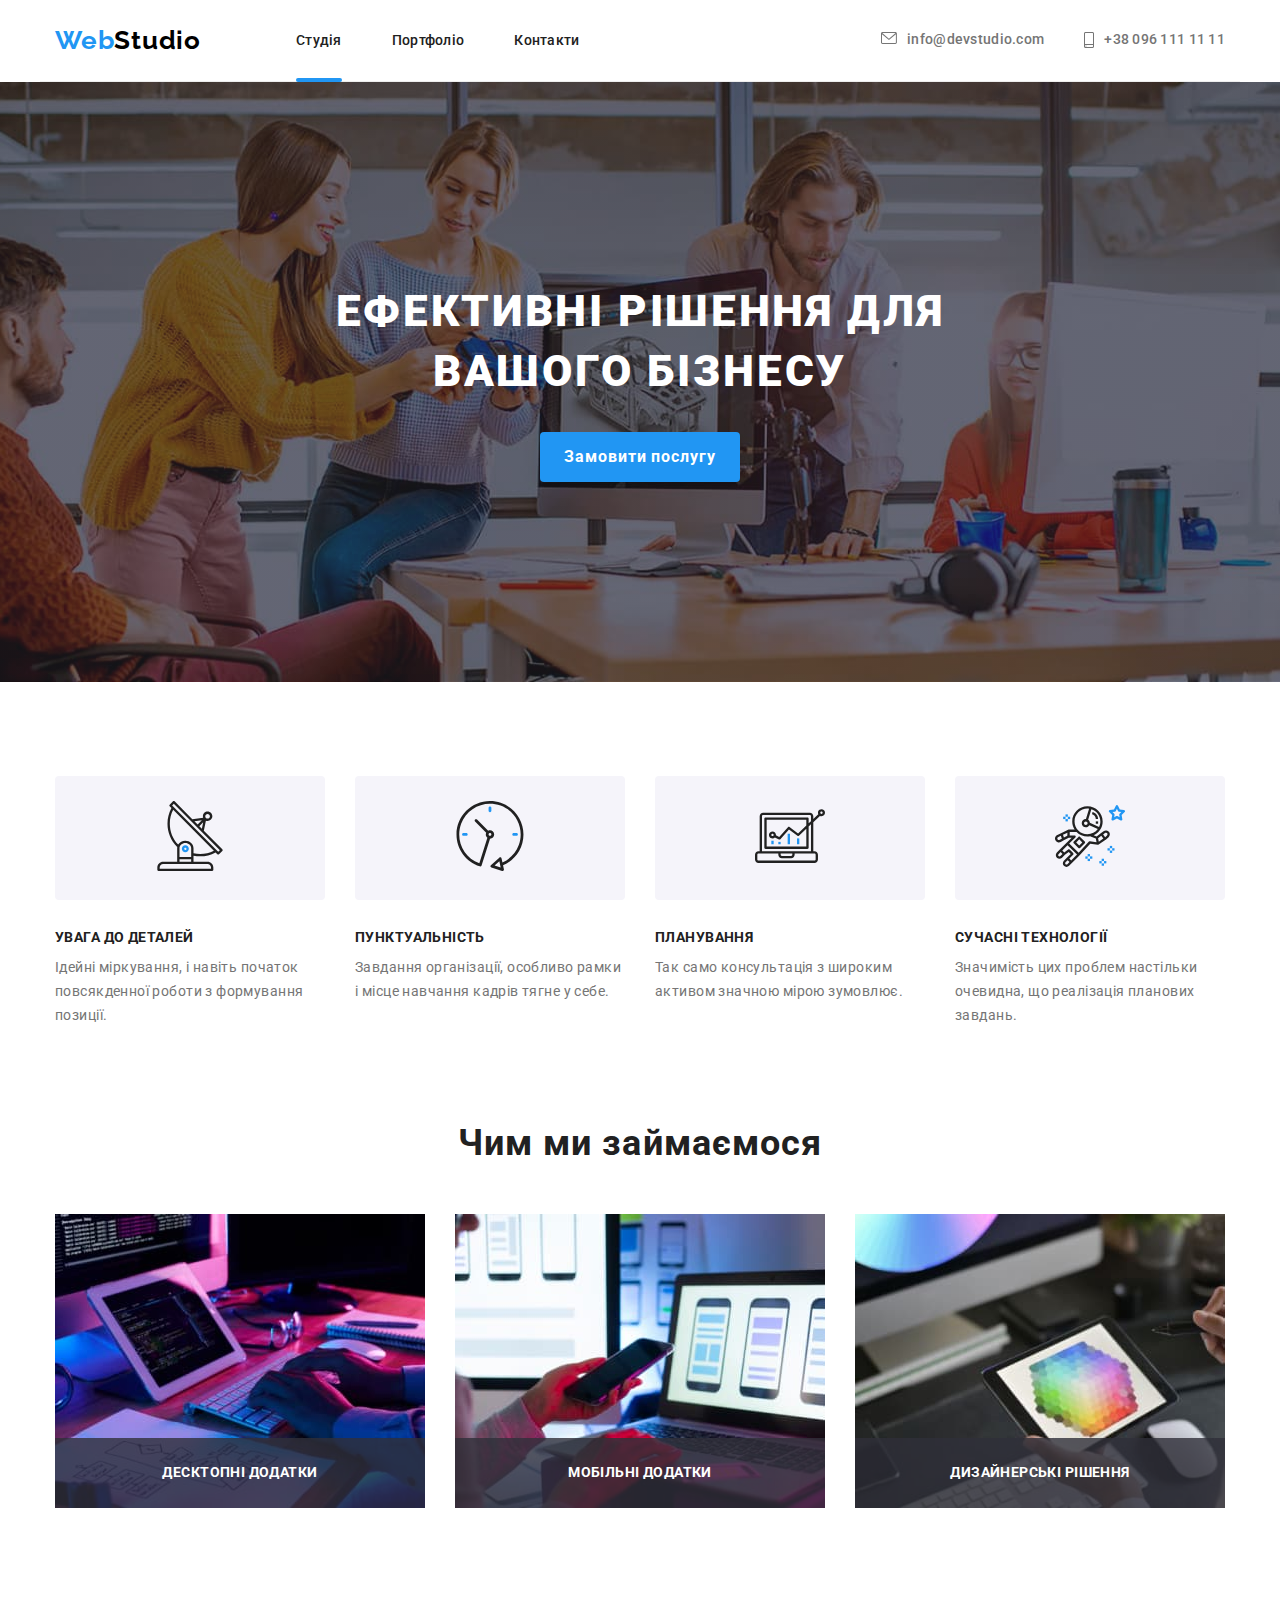
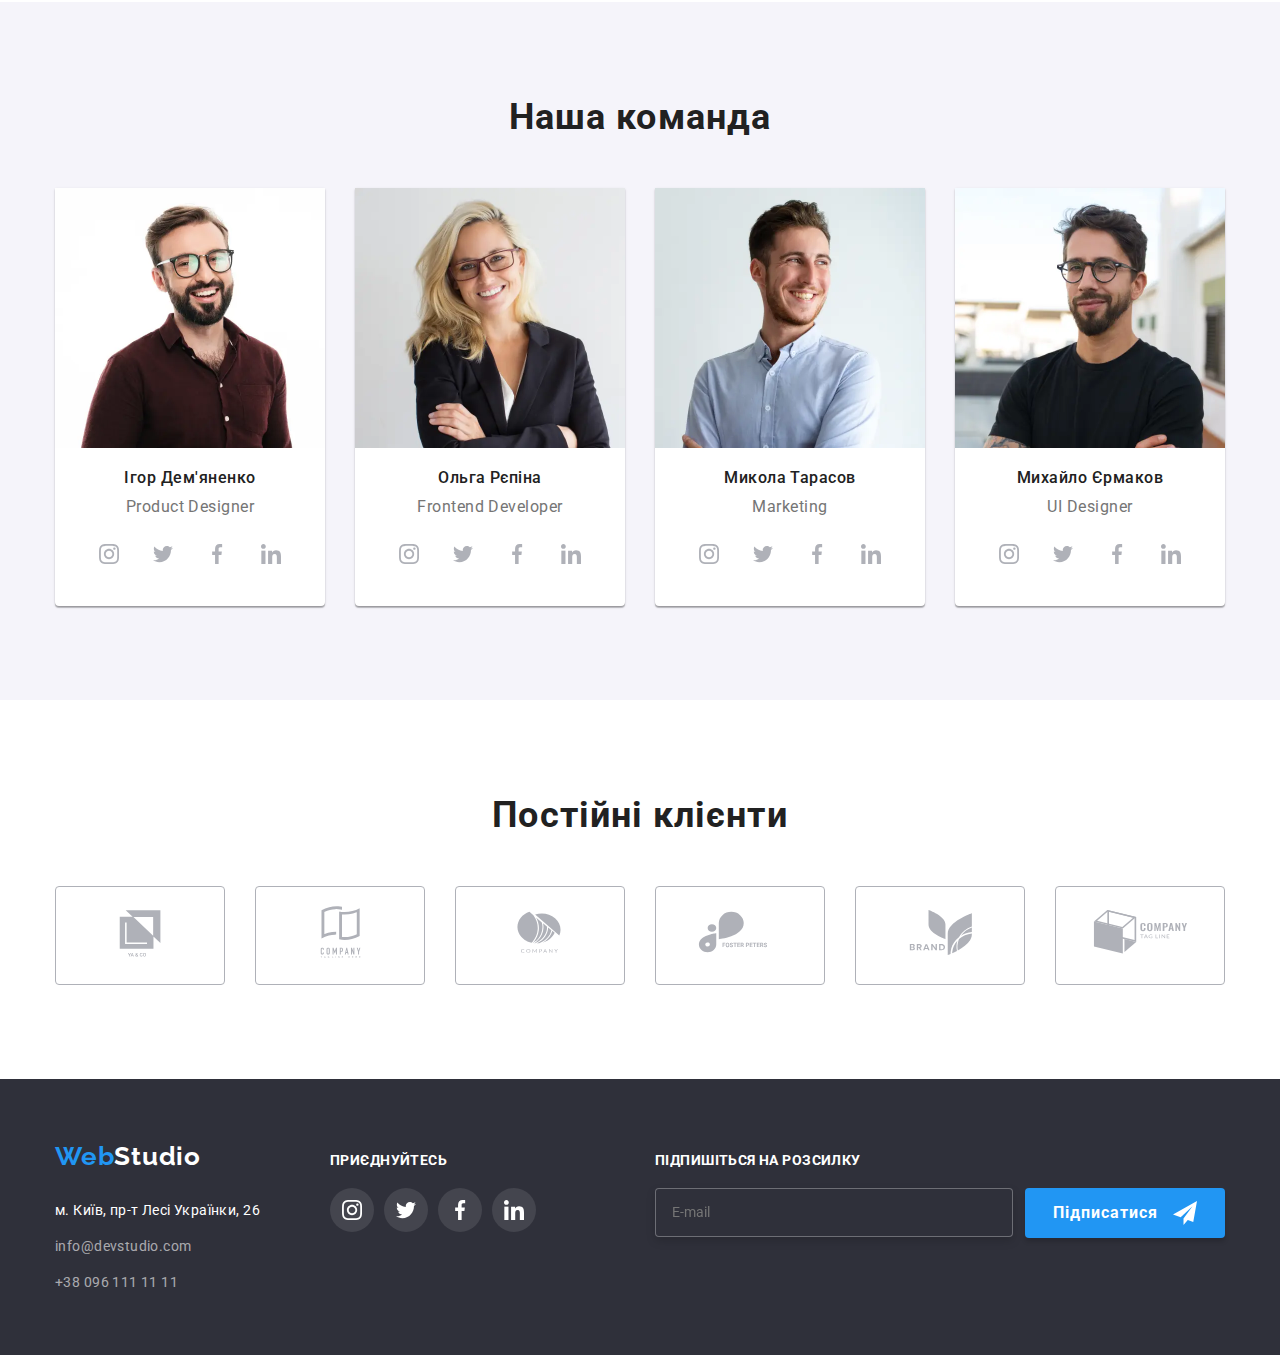
==== commit fda6e0ea: "дз правка" ====
--- a/index.html
+++ b/index.html
@@ -569,7 +569,7 @@
           <p class="mailing__text">ПІДПИШІТЬСЯ НА РОЗСИЛКУ</p>
           <form class="mailing__form">
             <div class="mailing__group">
-              <label>
+              <label class="mailing__label">
                 <input
                   type="email"
                   class="mailing__input"
--- a/css/main.min.css
+++ b/css/main.min.css
@@ -1 +1 @@
-@import"https://fonts.googleapis.com/css2?family=Raleway:wght@700&family=Roboto:wght@400;500;700;900&display=swap";/*! modern-normalize v1.1.0 | MIT License | https://github.com/sindresorhus/modern-normalize */*,::after,::before{-webkit-box-sizing:border-box;box-sizing:border-box}html{-moz-tab-size:4;-o-tab-size:4;tab-size:4}html{line-height:1.15;-webkit-text-size-adjust:100%}body{margin:0}body{font-family:system-ui,-apple-system,"Segoe UI",Roboto,Helvetica,Arial,sans-serif,"Apple Color Emoji","Segoe UI Emoji"}hr{height:0;color:inherit}abbr[title]{-webkit-text-decoration:underline dotted;text-decoration:underline dotted}b,strong{font-weight:bolder}code,kbd,pre,samp{font-family:ui-monospace,SFMono-Regular,Consolas,"Liberation Mono",Menlo,monospace;font-size:1em}small{font-size:80%}sub,sup{font-size:75%;line-height:0;position:relative;vertical-align:baseline}sub{bottom:-0.25em}sup{top:-0.5em}table{text-indent:0;border-color:inherit}button,input,optgroup,select,textarea{font-family:inherit;font-size:100%;line-height:1.15;margin:0}button,select{text-transform:none}[type=button],[type=reset],[type=submit],button{-webkit-appearance:button;-moz-appearance:button;appearance:button}::-moz-focus-inner{border-style:none;padding:0}:-moz-focusring{outline:1px dotted ButtonText}:-moz-ui-invalid{box-shadow:none}legend{padding:0}progress{vertical-align:baseline}::-webkit-inner-spin-button,::-webkit-outer-spin-button{height:auto}[type=search]{-webkit-appearance:textfield;-moz-appearance:textfield;appearance:textfield;outline-offset:-2px}::-webkit-search-decoration{-webkit-appearance:none}::-webkit-file-upload-button{-webkit-appearance:button;font:inherit}summary{display:list-item}body{color:#212121;font-family:Roboto,sans-serif;background-color:#fff}img{display:block}.container{padding-left:15px;padding-right:15px;margin-left:auto;margin-right:auto;width:480px}@media screen and (min-width: 480px)and (max-width: 767px){.container{width:480px}}@media screen and (min-width: 768px)and (max-width: 1199px){.container{width:768px}}@media screen and (min-width: 1200px){.container{width:1200px}}.visually-hidden{position:absolute;width:1px;height:1px;margin:-1px;border:0;padding:0;white-space:nowrap;-webkit-clip-path:inset(100%);clip-path:inset(100%);clip:rect(0 0 0 0);overflow:hidden}.modal-window__button,.mailing__button,.hero__button{min-width:200px;height:50px;background-color:#2196f3;-webkit-box-shadow:0px 4px 4px rgba(0,0,0,.15);box-shadow:0px 4px 4px rgba(0,0,0,.15);border-radius:4px;color:#fff;border:none;font-family:inherit;font-weight:700;font-size:16px;line-height:1.88;letter-spacing:.06em;-webkit-transition:background-color 250ms cubic-bezier(0.4, 0, 0.2, 1);transition:background-color 250ms cubic-bezier(0.4, 0, 0.2, 1)}.modal-window__button:hover,.mailing__button:hover,.hero__button:hover,.modal-window__button:focus,.mailing__button:focus,.hero__button:focus{background-color:#188ce8;cursor:pointer}.portfolio__cards,.social-modal,.contakts-modal,.navigator-modal-site,.join-box__list,.basement-address__list,.client,.social-contacts,.team-list,.work-list,.peculiarities-list,.topline__contakts,.navigator-site{margin-top:0px;margin-bottom:0px;padding-left:0px;list-style:none}.portfolio,.companies,.team,.our-work,.peculiarities{padding-top:60px;padding-bottom:60px}.join-box__networks,.social-contacts__networks{display:inline-block;width:44px;height:44px;border-radius:50%;padding:12px}.logo{color:#000;font-family:Raleway,sans-serif;font-weight:700;font-size:24px;line-height:1.19;letter-spacing:.03em;text-decoration:none}@media(min-width: 1200px){.logo{font-size:26px}}.logo__text{color:#2196f3}.this::after{content:"";width:100%;height:4px;background:#2196f3;border-radius:2px;position:absolute;left:0px;bottom:0px;-webkit-transform:translateY(32px);transform:translateY(32px)}.topline{background-color:#fff;padding-top:16px;padding-bottom:16px;border-bottom:1px solid #eee;position:relative;display:-webkit-box;display:-ms-flexbox;display:flex;-webkit-box-align:center;-ms-flex-align:center;align-items:center}@media screen and (min-width: 768px){.topline{padding-top:21px;padding-bottom:21px}}@media(min-width: 1200px){.topline{padding-top:25px;padding-bottom:25px}}.topline__navigator{display:-webkit-box;display:-ms-flexbox;display:flex;-webkit-box-align:center;-ms-flex-align:center;align-items:center}.topline__navigator .logo{margin-right:95px}.navigator-site{display:-webkit-box;display:-ms-flexbox;display:flex}@media screen and (max-width: 767px){.navigator-site{display:none}}.topline__contakts{margin-left:auto}@media screen and (max-width: 767px){.topline__contakts{display:none}}@media(min-width: 1200px){.topline__contakts{display:-webkit-box;display:-ms-flexbox;display:flex}}.navigator-site__page{color:#212121;text-decoration:none;font-weight:500;font-size:14px;line-height:1.14;letter-spacing:.02em;-webkit-transition:color 250ms cubic-bezier(0.4, 0, 0.2, 1);transition:color 250ms cubic-bezier(0.4, 0, 0.2, 1)}.navigator-site__page:hover,.navigator-site__page:focus{color:#2196f3}.navigator-site__list{position:relative}.navigator-site .navigator-site__list+.navigator-site__list{margin-left:50px}.contakts-list__link{color:#757575;fill:currentColor;text-decoration:none;font-weight:500;font-size:12px;line-height:1.14;letter-spacing:.02em;display:-webkit-box;display:-ms-flexbox;display:flex;-webkit-transition:color 250ms cubic-bezier(0.4, 0, 0.2, 1);transition:color 250ms cubic-bezier(0.4, 0, 0.2, 1)}@media(min-width: 1200px){.contakts-list__link{-webkit-box-pack:center;-ms-flex-pack:center;justify-content:center;font-size:14px}}.contakts-list__link:hover,.contakts-list__link:focus{color:#2196f3}.contakts-list__icon{display:inline-block;margin-right:10px}.contakts-list:not(:last-child){margin-bottom:10px}@media(min-width: 1200px){.contakts-list:not(:last-child){margin-bottom:0px;margin-right:40px}}.contakts-list__menu{position:absolute;right:15px;top:15px}.contakts-list__menu:hover{fill:#2196f3}@media screen and (min-width: 768px){.contakts-list__menu{display:none}}.hero{padding-top:118px;padding-bottom:118px;color:#fff;background-image:-webkit-gradient(linear, left top, left bottom, from(rgba(47, 48, 58, 0.4)), to(rgba(47, 48, 58, 0.4))),url(../images/background-hero/header-mobail-x-1.jpg);background-image:linear-gradient(rgba(47, 48, 58, 0.4), rgba(47, 48, 58, 0.4)),url(../images/background-hero/header-mobail-x-1.jpg);background-size:cover;background-repeat:no-repeat;background-position:50% 50%;text-align:center;margin:0 auto;max-width:1600px}@media(min-device-pixel-ratio: 2),(-webkit-min-device-pixel-ratio: 2),(min-resolution: 192dpi),(min-resolution: 2dppx){.hero{background-image:-webkit-gradient(linear, left top, left bottom, from(rgba(47, 48, 58, 0.4)), to(rgba(47, 48, 58, 0.4))),url("../images/background-hero/header-mobail-x-2.jpg");background-image:linear-gradient(rgba(47, 48, 58, 0.4), rgba(47, 48, 58, 0.4)),url("../images/background-hero/header-mobail-x-2.jpg")}}@media screen and (min-width: 768px)and (max-width: 1199px){.hero{background-image:-webkit-gradient(linear, left top, left bottom, from(rgba(47, 48, 58, 0.4)), to(rgba(47, 48, 58, 0.4))),url(../images/background-hero/headertabletx1.jpg);background-image:linear-gradient(rgba(47, 48, 58, 0.4), rgba(47, 48, 58, 0.4)),url(../images/background-hero/headertabletx1.jpg)}}@media screen and (min-width: 768px)and (max-width: 1199px)and (min-device-pixel-ratio: 2),screen and (min-width: 768px)and (max-width: 1199px)and (-webkit-min-device-pixel-ratio: 2),screen and (min-width: 768px)and (max-width: 1199px)and (min-resolution: 192dpi),screen and (min-width: 768px)and (max-width: 1199px)and (min-resolution: 2dppx){.hero{background-image:-webkit-gradient(linear, left top, left bottom, from(rgba(47, 48, 58, 0.4)), to(rgba(47, 48, 58, 0.4))),url("../images/background-hero/header-tablet-x-2.jpg");background-image:linear-gradient(rgba(47, 48, 58, 0.4), rgba(47, 48, 58, 0.4)),url("../images/background-hero/header-tablet-x-2.jpg")}}@media screen and (min-width: 1200px){.hero{padding-top:200px;padding-bottom:200px;background-image:-webkit-gradient(linear, left top, left bottom, from(rgba(47, 48, 58, 0.4)), to(rgba(47, 48, 58, 0.4))),url(../images/background-hero/header-desktop-x-1.jpg);background-image:linear-gradient(rgba(47, 48, 58, 0.4), rgba(47, 48, 58, 0.4)),url(../images/background-hero/header-desktop-x-1.jpg)}}@media screen and (min-width: 1200px)and (min-device-pixel-ratio: 2),screen and (min-width: 1200px)and (-webkit-min-device-pixel-ratio: 2),screen and (min-width: 1200px)and (min-resolution: 192dpi),screen and (min-width: 1200px)and (min-resolution: 2dppx){.hero{background-image:-webkit-gradient(linear, left top, left bottom, from(rgba(47, 48, 58, 0.4)), to(rgba(47, 48, 58, 0.4))),url("../images/background-hero/header-desktop-x-2.jpg");background-image:linear-gradient(rgba(47, 48, 58, 0.4), rgba(47, 48, 58, 0.4)),url("../images/background-hero/header-desktop-x-2.jpg")}}.hero__header{font-weight:900;font-size:26px;line-height:1.36;letter-spacing:.06em;margin-bottom:30px;margin-top:0px}@media screen and (min-width: 1200px){.hero__header{font-size:44px}}@media(max-width: 767px){.peculiarities-list__point:not(:last-child){margin-bottom:30px}}@media(min-width: 768px){.peculiarities-list{display:-webkit-box;display:-ms-flexbox;display:flex;-ms-flex-wrap:wrap;flex-wrap:wrap;-webkit-box-pack:justify;-ms-flex-pack:justify;justify-content:space-between}}@media(min-width: 768px)and (max-width: 1199px){.peculiarities-list__point{-ms-flex-preferred-size:calc((100% - 30px)/2);flex-basis:calc((100% - 30px)/2)}.peculiarities-list__point:not(:nth-child(n+3)){margin-bottom:30px}}@media(min-width: 1200px){.peculiarities-list__point{-ms-flex-preferred-size:calc((100% - 90px)/4);flex-basis:calc((100% - 90px)/4)}}.peculiarities-points__svg{background-color:#f5f4fa;padding-top:25px;padding-bottom:25px;text-align:center;margin-bottom:30px;border-radius:4px}.peculiarities-points__header{font-size:14px;line-height:1.14;letter-spacing:.03em;text-transform:uppercase;text-align:center;margin-top:0px;margin-bottom:10px}.peculiarities-points__text{color:#757575;letter-spacing:.03em;font-size:14px;line-height:1.71;margin-top:0px;margin-bottom:0px}.our-work{padding-top:0px}@media screen and (max-width: 1199px){.our-work{display:none}}.our-work__header{font-size:36px;line-height:1.17;text-align:center;letter-spacing:.03em;margin-top:0px;margin-bottom:50px}.work-list{display:-webkit-box;display:-ms-flexbox;display:flex}.work-list__imege:not(:last-child){margin-right:30px}.work-list__imege{position:relative}.work-list__title-text{position:absolute;display:block;width:100%;bottom:0px;margin:0px;padding-top:27px;padding-bottom:27px;font-weight:700;font-size:14px;line-height:1.14;text-align:center;letter-spacing:.03em;color:#fff;background-color:rgba(47,48,58,.8)}.team{background-color:#f5f4fa;text-align:center}.team__header{font-size:36px;line-height:1.17;text-align:center;letter-spacing:.03em;margin-top:0px;margin-bottom:50px}@media(min-width: 768px){.team-list{display:-webkit-box;display:-ms-flexbox;display:flex;-webkit-box-pack:justify;-ms-flex-pack:justify;justify-content:space-between;-ms-flex-wrap:wrap;flex-wrap:wrap;-ms-flex-preferred-size:354px;flex-basis:354px}}@media(min-width: 1200px){.team-list{-ms-flex-preferred-size:270px;flex-basis:270px}}.team-list__cards{background-color:#fff;-webkit-box-shadow:0px 1px 3px rgba(0,0,0,.12),0px 1px 1px rgba(0,0,0,.14),0px 2px 1px rgba(0,0,0,.2);box-shadow:0px 1px 3px rgba(0,0,0,.12),0px 1px 1px rgba(0,0,0,.14),0px 2px 1px rgba(0,0,0,.2);border-radius:0px 0px 4px 4px}@media(min-width: 768px)and (max-width: 1199px){.team-list__cards{-ms-flex-preferred-size:354px;flex-basis:354px}.team-list__cards:nth-child(n+3){margin-top:30px}}@media(max-width: 767px){.team-list__cards:not(:first-child){margin-top:30px}}@media(min-width: 1200px){.team-list__cards{-ms-flex-preferred-size:270px;flex-basis:270px}}.card-team__header{font-weight:500;font-size:16px;line-height:1.19;letter-spacing:.03em;margin-top:0px;margin-bottom:10px}.card-team__job-title{font-size:16px;line-height:1.19;margin-top:0px;margin-bottom:16px;color:#757575;letter-spacing:.03em}.card-team__text{padding-top:20px;padding-bottom:30px}.social-contacts{display:-webkit-box;display:-ms-flexbox;display:flex;-webkit-box-pack:center;-ms-flex-pack:center;justify-content:center}.social-contacts__blok:not(:last-child){margin-right:10px}.social-contacts__networks{fill:#afb1b8;-webkit-transition:background-color 250ms cubic-bezier(0.4, 0, 0.2, 1),fill 250ms cubic-bezier(0.4, 0, 0.2, 1);transition:background-color 250ms cubic-bezier(0.4, 0, 0.2, 1),fill 250ms cubic-bezier(0.4, 0, 0.2, 1)}.social-contacts__networks:hover,.social-contacts__networks:focus{background-color:#2196f3;fill:#fff}.teams-foto{width:100%}.companies__header{font-weight:700;font-size:28px;line-height:1.17;text-align:center;letter-spacing:.03em;margin-top:0px;margin-bottom:50px}.client{display:-webkit-box;display:-ms-flexbox;display:flex;-ms-flex-wrap:wrap;flex-wrap:wrap;-webkit-box-pack:justify;-ms-flex-pack:justify;justify-content:space-between;padding-left:0px}@media(max-width: 767px){.client__blok:nth-child(n+3){margin-top:15px}}@media(min-width: 768px)and (max-width: 1199px){.client__blok:not(:nth-child(3n)){margin-right:30px}.client__blok:nth-child(n+4){margin-top:30px}}.client__link{color:#afb1b8;width:210px;border:1px solid #afb1b8;border-radius:4px;padding:16px 52px;display:inline-block;-webkit-transition:color 250ms cubic-bezier(0.4, 0, 0.2, 1),border 250ms cubic-bezier(0.4, 0, 0.2, 1);transition:color 250ms cubic-bezier(0.4, 0, 0.2, 1),border 250ms cubic-bezier(0.4, 0, 0.2, 1)}@media(min-width: 768px){.client__link{width:226px;padding:16px 60px}}@media(min-width: 1200px){.client__link{width:170px;padding:16px 32px}}.client__link:hover,.client__link:focus{color:#2196f3;border:1px solid #2196f3}.client__svg{fill:currentColor}.basement{background-color:#2f303a;padding-top:60px;padding-bottom:60px;color:#fff}.basement-content{display:-webkit-box;display:-ms-flexbox;display:flex;-webkit-box-orient:vertical;-webkit-box-direction:normal;-ms-flex-direction:column;flex-direction:column;-ms-flex-wrap:wrap;flex-wrap:wrap;-webkit-box-align:center;-ms-flex-align:center;align-items:center;-webkit-box-pack:center;-ms-flex-pack:center;justify-content:center}@media(min-width: 768px)and (max-width: 1199px){.basement-content{-webkit-box-align:start;-ms-flex-align:start;align-items:flex-start;-webkit-box-orient:horizontal;-webkit-box-direction:normal;-ms-flex-direction:row;flex-direction:row}.basement-content__join{margin-left:165px}}@media(min-width: 1200px){.basement-content{-webkit-box-orient:horizontal;-webkit-box-direction:normal;-ms-flex-direction:row;flex-direction:row;-webkit-box-align:baseline;-ms-flex-align:baseline;align-items:baseline}.basement-content__join{margin-left:70px}.basement-content__mailing{margin-left:auto}}.basement-address{margin-bottom:60px;text-align:center}@media(min-width: 1200px){.basement-address{margin-bottom:0px;text-align:start}}.basement-address__content{font-style:normal}.basement-address .logo{display:inline-block;color:#fff;margin-bottom:28px}.basement-address__text{margin-top:0px;margin-bottom:12px;font-size:14px;line-height:1.71;letter-spacing:.03em}.basement-address__list .basement-address__list-item+.basement-address__list-item{margin-top:12px}.basement-address__link{color:rgba(255,255,255,.6);font-weight:400;font-size:14px;line-height:1.71;letter-spacing:.03em;text-decoration:none;-webkit-transition:color 250ms cubic-bezier(0.4, 0, 0.2, 1);transition:color 250ms cubic-bezier(0.4, 0, 0.2, 1)}.basement-address__link:hover,.basement-address__link:focus{color:#2196f3}.join-box{margin-bottom:60px;text-align:center}@media(min-width: 1200px){.join-box{text-align:start}}.join-box__header{font-size:14px;line-height:1.14;letter-spacing:.03em;margin-top:0px;margin-bottom:20px}.join-box__list{display:-webkit-box;display:-ms-flexbox;display:flex}.join-box__networks{fill:#fff;background-color:rgba(255,255,255,.1019607843);-webkit-transition:background-color 250ms cubic-bezier(0.4, 0, 0.2, 1);transition:background-color 250ms cubic-bezier(0.4, 0, 0.2, 1)}.join-box__networks:hover,.join-box__networks:focus{background-color:#2196f3}.join-box__list-item:not(:first-child){margin-left:10px}.mailing{font-weight:700;font-size:14px;line-height:1.14;letter-spacing:.03em;text-align:center}@media(min-width: 1200px){.mailing{text-align:start}}.mailing__text{margin-bottom:20px}.mailing__group{display:-webkit-box;display:-ms-flexbox;display:flex;-webkit-box-orient:vertical;-webkit-box-direction:normal;-ms-flex-direction:column;flex-direction:column}@media(min-width: 1200px){.mailing__group{-webkit-box-orient:horizontal;-webkit-box-direction:normal;-ms-flex-direction:row;flex-direction:row}}.mailing__input{width:450px;border:1px solid rgba(255,255,255,.3);-webkit-filter:drop-shadow(0px 4px 4px rgba(0, 0, 0, 0.15));filter:drop-shadow(0px 4px 4px rgba(0, 0, 0, 0.15));border-radius:4px;background-color:#2f303a;color:#fff;padding:15px 16px;outline:none;-webkit-transition:border 250ms cubic-bezier(0.4, 0, 0.2, 1);transition:border 250ms cubic-bezier(0.4, 0, 0.2, 1)}@media(min-width: 1200px){.mailing__input{width:358px}}.mailing__input:focus{border:1px solid #2196f3}.mailing__button-group{margin-top:20px;position:relative;display:inline-block}@media(min-width: 1200px){.mailing__button-group{margin-left:12px;margin-top:0px}}.mailing__button{text-align:left;padding-left:28px}.mailing__send-svg{position:absolute;right:153px;top:13px}@media(min-width: 1200px){.mailing__send-svg{right:28px}}.modal{position:fixed;visibility:hidden;opacity:0}.is-hidden{position:fixed;top:0px;left:0px;width:100%;height:100%;background-color:rgba(0,0,0,.2);opacity:1;-webkit-transition:opacity 250ms cubic-bezier(0.4, 0, 0.2, 1);transition:opacity 250ms cubic-bezier(0.4, 0, 0.2, 1)}.modal-window{position:absolute;min-width:450px;top:50%;left:50%;-webkit-transform:translate(-50%, -50%);transform:translate(-50%, -50%);-webkit-box-shadow:0px 1px 3px rgba(0,0,0,.12),0px 1px 1px rgba(0,0,0,.14),0px 2px 1px rgba(0,0,0,.2);box-shadow:0px 1px 3px rgba(0,0,0,.12),0px 1px 1px rgba(0,0,0,.14),0px 2px 1px rgba(0,0,0,.2);border-radius:4px;background-color:#fff}.modal-window__close{position:absolute;width:30px;height:30px;border-radius:50%;top:8px;right:8px;border:1px solid rgba(0,0,0,.1);text-align:center;font-size:18px;padding:6px 0;-webkit-transition:color 250ms cubic-bezier(0.4, 0, 0.2, 1);transition:color 250ms cubic-bezier(0.4, 0, 0.2, 1)}.modal-window__close:hover,.modal-window__close:focus{fill:#2196f3;cursor:pointer}.modal-window__text{margin-top:0px;margin-bottom:12px;font-weight:700;font-size:20px;line-height:1.15;text-align:center;letter-spacing:.03em}.modal-window__button{margin-left:auto;margin-right:auto;display:block}.modal-window__form{padding-top:40px;padding-left:41px;padding-right:39px;padding-bottom:40px}.user-input{display:-webkit-box;display:-ms-flexbox;display:flex;position:relative;-webkit-box-orient:vertical;-webkit-box-direction:normal;-ms-flex-direction:column;flex-direction:column;font-weight:400;font-size:12px;line-height:1.17;letter-spacing:.01em;color:#757575}.user-input+.user-input{margin-top:10px}.user-input__title{margin-bottom:4px}.user-input__input{padding-top:11px;padding-bottom:11px;padding-left:42px;border:1px solid rgba(33,33,33,.2);border-radius:4px;-webkit-transition:border 250ms cubic-bezier(0.4, 0, 0.2, 1);transition:border 250ms cubic-bezier(0.4, 0, 0.2, 1);outline:none}.user-input__input:focus{border:1px solid #2196f3}.user-input__svg{position:absolute;left:14px;bottom:11px;height:18px;color:#212121;fill:currentColor;-webkit-transition:color 250ms cubic-bezier(0.4, 0, 0.2, 1);transition:color 250ms cubic-bezier(0.4, 0, 0.2, 1)}.user-input__input:focus+.user-input__svg{color:#2196f3}.user-input__textarea{height:120px;resize:none;padding:14px 16px;border:1px solid rgba(33,33,33,.2);border-radius:4px;outline:none;-webkit-transition:border 250ms cubic-bezier(0.4, 0, 0.2, 1);transition:border 250ms cubic-bezier(0.4, 0, 0.2, 1)}.user-input__textarea::-webkit-input-placeholder{font-weight:400;font-size:12px;line-height:1.17;letter-spacing:.01em;color:rgba(117,117,117,.5)}.user-input__textarea::-moz-placeholder{font-weight:400;font-size:12px;line-height:1.17;letter-spacing:.01em;color:rgba(117,117,117,.5)}.user-input__textarea:-ms-input-placeholder{font-weight:400;font-size:12px;line-height:1.17;letter-spacing:.01em;color:rgba(117,117,117,.5)}.user-input__textarea::-ms-input-placeholder{font-weight:400;font-size:12px;line-height:1.17;letter-spacing:.01em;color:rgba(117,117,117,.5)}.user-input__textarea::placeholder{font-weight:400;font-size:12px;line-height:1.17;letter-spacing:.01em;color:rgba(117,117,117,.5)}.user-input__textarea:focus{border:1px solid #2196f3}.user-consent{position:relative;margin-top:20px;margin-bottom:30px;font-weight:400;font-size:12px;line-height:1.71;letter-spacing:.03em;color:#757575;padding-left:22px;display:-webkit-box;display:-ms-flexbox;display:flex;-webkit-box-align:center;-ms-flex-align:center;align-items:center}.user-consent__label:hover{cursor:pointer}.user-consent__link{color:#2196f3}.user-consent__input{-webkit-appearance:none;-moz-appearance:none;appearance:none;position:absolute}.user-consent__check-off{position:absolute;fill:#212121;top:50%;left:0px;-webkit-transform:translate(0%, -50%);transform:translate(0%, -50%);opacity:1;-webkit-transition:opacity 250ms cubic-bezier(0.4, 0, 0.2, 1);transition:opacity 250ms cubic-bezier(0.4, 0, 0.2, 1)}.user-consent__input:checked+.user-consent__check-off{opacity:0}.user-consent__check-svg{-webkit-transition:opacity 250ms cubic-bezier(0.4, 0, 0.2, 1);transition:opacity 250ms cubic-bezier(0.4, 0, 0.2, 1);position:absolute;opacity:0;top:50%;left:0px;-webkit-transform:translate(0%, -50%);transform:translate(0%, -50%);width:16px;height:15px;border-radius:2px}.user-consent__input:checked~.user-consent__check-svg{opacity:1}.head-modal{position:fixed;top:0px;left:0px;width:100%;height:100%;background-color:rgba(0,0,0,.2);opacity:1;-webkit-transition:opacity 250ms cubic-bezier(0.4, 0, 0.2, 1);transition:opacity 250ms cubic-bezier(0.4, 0, 0.2, 1);z-index:2}.head-modal--close{position:fixed;visibility:hidden;opacity:0}@media screen and (min-width: 768px){.head-modal{display:none}}.navigator-modal-site{margin-bottom:120px}.navigator-modal-site__page{text-decoration:none;font-weight:500;font-size:40px;line-height:1.8;letter-spacing:.02em;color:#212121}.navigator-modal-site__page:hover{color:#2196f3}.header-modal{position:absolute;top:50%;left:50%;-webkit-transform:translate(-50%, -50%);transform:translate(-50%, -50%);width:480px;background-color:#fff;padding:40px 48px}.header-modal__close{position:absolute;right:15px;top:10px}.header-modal__close:hover{fill:#2196f3}.contakts-modal__mail{display:inline-block;margin-bottom:64px;text-decoration:none;font-weight:500;font-size:24px;line-height:1.17;letter-spacing:.02em;color:#757575}.contakts-modal__tel{display:inline-block;margin-bottom:36px;text-decoration:none;font-weight:500;font-size:34px;line-height:40px;letter-spacing:.02em;color:#2196f3}.social-modal{display:-webkit-box;display:-ms-flexbox;display:flex;margin:0px -10px}.social-modal__networks{text-decoration:none;color:#2196f3;font-family:"Roboto";font-style:normal;font-weight:500;font-size:18px;line-height:1.2;letter-spacing:.02em}.social-modal__blok:not(:last-child){border-right:1px solid #eee}.social-modal__blok{padding:0px 10px}@media screen and (min-width: 768px){.portfolio__cards{display:-webkit-box;display:-ms-flexbox;display:flex;-ms-flex-wrap:wrap;flex-wrap:wrap}}.filter{margin-bottom:40px}@media screen and (min-width: 768px){.filter{display:-webkit-box;display:-ms-flexbox;display:flex;-webkit-box-pack:center;-ms-flex-pack:center;justify-content:center;margin-bottom:50px}}.filter__button{display:inline-block;color:#212121;font-weight:400;font-size:16px;line-height:1.63;letter-spacing:.03em;background-color:#f5f4fa;border-radius:4px;border:none;padding:6px 22px;cursor:pointer;-webkit-transition:background-color 250ms cubic-bezier(0.4, 0, 0.2, 1),color 250ms cubic-bezier(0.4, 0, 0.2, 1),-webkit-box-shadow 250ms cubic-bezier(0.4, 0, 0.2, 1);transition:background-color 250ms cubic-bezier(0.4, 0, 0.2, 1),color 250ms cubic-bezier(0.4, 0, 0.2, 1),-webkit-box-shadow 250ms cubic-bezier(0.4, 0, 0.2, 1);transition:background-color 250ms cubic-bezier(0.4, 0, 0.2, 1),color 250ms cubic-bezier(0.4, 0, 0.2, 1),box-shadow 250ms cubic-bezier(0.4, 0, 0.2, 1);transition:background-color 250ms cubic-bezier(0.4, 0, 0.2, 1),color 250ms cubic-bezier(0.4, 0, 0.2, 1),box-shadow 250ms cubic-bezier(0.4, 0, 0.2, 1),-webkit-box-shadow 250ms cubic-bezier(0.4, 0, 0.2, 1);margin-bottom:15px}.filter__button:hover,.filter__button:focus{background-color:#2196f3;color:#fff;-webkit-box-shadow:0px 3px 1px rgba(0,0,0,.1),0px 1px 2px rgba(0,0,0,.08),0px 2px 2px rgba(0,0,0,.12);box-shadow:0px 3px 1px rgba(0,0,0,.1),0px 1px 2px rgba(0,0,0,.08),0px 2px 2px rgba(0,0,0,.12)}.filter__button:not(:last-child){margin-right:10px}@media(min-width: 768px){.filter__button{margin-bottom:0px}}.card-works{margin-bottom:30px;-webkit-transition:-webkit-box-shadow 250ms cubic-bezier(0.4, 0, 0.2, 1);transition:-webkit-box-shadow 250ms cubic-bezier(0.4, 0, 0.2, 1);transition:box-shadow 250ms cubic-bezier(0.4, 0, 0.2, 1);transition:box-shadow 250ms cubic-bezier(0.4, 0, 0.2, 1), -webkit-box-shadow 250ms cubic-bezier(0.4, 0, 0.2, 1)}@media(min-width: 768px)and (max-width: 1199px){.card-works{margin-right:30px;-ms-flex-preferred-size:354px;flex-basis:354px}.card-works:nth-child(2n){margin-right:0px}}@media(min-width: 1200px){.card-works{margin-right:30px;-ms-flex-preferred-size:calc((100% - 60px)/3);flex-basis:calc((100% - 60px)/3)}.card-works:nth-last-child(-n+3){margin-bottom:0px}.card-works:nth-child(3n){margin-right:0px}}.card-works:hover,.card-works:focus{-webkit-box-shadow:0px 1px 1px rgba(0,0,0,.12),0px 4px 4px rgba(0,0,0,.06),1px 4px 6px rgba(0,0,0,.16);box-shadow:0px 1px 1px rgba(0,0,0,.12),0px 4px 4px rgba(0,0,0,.06),1px 4px 6px rgba(0,0,0,.16)}.card-works__link{text-decoration:none}.card-works__modal-box{position:relative;overflow:hidden}.card-works__modal-text{display:block;position:absolute;left:0px;top:1px;margin-top:0px;height:100%;padding-left:24px;padding-right:24px;padding-top:63px;padding-bottom:63px;background-color:rgba(33,150,243,.9);-webkit-transform:translateY(100%);transform:translateY(100%);-webkit-transition:-webkit-transform 250ms cubic-bezier(0.4, 0, 0.2, 1);transition:-webkit-transform 250ms cubic-bezier(0.4, 0, 0.2, 1);transition:transform 250ms cubic-bezier(0.4, 0, 0.2, 1);transition:transform 250ms cubic-bezier(0.4, 0, 0.2, 1), -webkit-transform 250ms cubic-bezier(0.4, 0, 0.2, 1);font-weight:400;font-size:18px;line-height:1.6;letter-spacing:.03em;color:#fff}.card-works:hover .card-works__modal-text{-webkit-transform:translateY(0);transform:translateY(0)}.card-works__content{padding-left:25px;padding-top:20px;padding-bottom:20px;padding-right:25px;background:#fff;border:1px solid #eee}.card-works__title{font-weight:700;font-size:18px;line-height:2;letter-spacing:.06em;color:#212121;margin-top:0px;margin-bottom:5px}.card-works__text{margin-top:0px;margin-bottom:0px;font-weight:400;font-size:16px;line-height:1.88;letter-spacing:.03em;color:#757575}/*# sourceMappingURL=main.min.css.map */+@import"https://fonts.googleapis.com/css2?family=Raleway:wght@700&family=Roboto:wght@400;500;700;900&display=swap";/*! modern-normalize v1.1.0 | MIT License | https://github.com/sindresorhus/modern-normalize */*,::after,::before{-webkit-box-sizing:border-box;box-sizing:border-box}html{-moz-tab-size:4;-o-tab-size:4;tab-size:4}html{line-height:1.15;-webkit-text-size-adjust:100%}body{margin:0}body{font-family:system-ui,-apple-system,"Segoe UI",Roboto,Helvetica,Arial,sans-serif,"Apple Color Emoji","Segoe UI Emoji"}hr{height:0;color:inherit}abbr[title]{-webkit-text-decoration:underline dotted;text-decoration:underline dotted}b,strong{font-weight:bolder}code,kbd,pre,samp{font-family:ui-monospace,SFMono-Regular,Consolas,"Liberation Mono",Menlo,monospace;font-size:1em}small{font-size:80%}sub,sup{font-size:75%;line-height:0;position:relative;vertical-align:baseline}sub{bottom:-0.25em}sup{top:-0.5em}table{text-indent:0;border-color:inherit}button,input,optgroup,select,textarea{font-family:inherit;font-size:100%;line-height:1.15;margin:0}button,select{text-transform:none}[type=button],[type=reset],[type=submit],button{-webkit-appearance:button;-moz-appearance:button;appearance:button}::-moz-focus-inner{border-style:none;padding:0}:-moz-focusring{outline:1px dotted ButtonText}:-moz-ui-invalid{box-shadow:none}legend{padding:0}progress{vertical-align:baseline}::-webkit-inner-spin-button,::-webkit-outer-spin-button{height:auto}[type=search]{-webkit-appearance:textfield;-moz-appearance:textfield;appearance:textfield;outline-offset:-2px}::-webkit-search-decoration{-webkit-appearance:none}::-webkit-file-upload-button{-webkit-appearance:button;font:inherit}summary{display:list-item}body{color:#212121;font-family:Roboto,sans-serif;background-color:#fff}img{display:block}.container{padding-left:15px;padding-right:15px;margin-left:auto;margin-right:auto}@media screen and (min-width: 480px)and (max-width: 767px){.container{width:480px}}@media screen and (min-width: 768px)and (max-width: 1199px){.container{width:768px}}@media screen and (min-width: 1200px){.container{width:1200px}}.visually-hidden{position:absolute;width:1px;height:1px;margin:-1px;border:0;padding:0;white-space:nowrap;-webkit-clip-path:inset(100%);clip-path:inset(100%);clip:rect(0 0 0 0);overflow:hidden}.modal-window__button,.mailing__button,.hero__button{min-width:200px;height:50px;background-color:#2196f3;-webkit-box-shadow:0px 4px 4px rgba(0,0,0,.15);box-shadow:0px 4px 4px rgba(0,0,0,.15);border-radius:4px;color:#fff;border:none;font-family:inherit;font-weight:700;font-size:16px;line-height:1.88;letter-spacing:.06em;-webkit-transition:background-color 250ms cubic-bezier(0.4, 0, 0.2, 1);transition:background-color 250ms cubic-bezier(0.4, 0, 0.2, 1)}.modal-window__button:hover,.mailing__button:hover,.hero__button:hover,.modal-window__button:focus,.mailing__button:focus,.hero__button:focus{background-color:#188ce8;cursor:pointer}.portfolio__cards,.social-modal,.contakts-modal,.navigator-modal-site,.join-box__list,.basement-address__list,.client,.social-contacts,.team-list,.work-list,.peculiarities-list,.topline__contakts,.navigator-site{margin-top:0px;margin-bottom:0px;padding-left:0px;list-style:none}.portfolio,.companies,.team,.our-work,.peculiarities{padding-top:60px;padding-bottom:60px}@media(min-width: 1200px){.portfolio,.companies,.team,.our-work,.peculiarities{padding-top:94px;padding-bottom:94px}}.join-box__networks,.social-contacts__networks{display:inline-block;width:44px;height:44px;border-radius:50%;padding:12px}.logo{color:#000;font-family:Raleway,sans-serif;font-weight:700;font-size:24px;line-height:1.19;letter-spacing:.03em;text-decoration:none}@media(min-width: 1200px){.logo{font-size:26px}}.logo__text{color:#2196f3}.this::after{content:"";width:100%;height:4px;background:#2196f3;border-radius:2px;position:absolute;left:0px;bottom:0px;-webkit-transform:translateY(32px);transform:translateY(32px)}.topline{background-color:#fff;padding-top:16px;padding-bottom:16px;border-bottom:1px solid #eee;position:relative;display:-webkit-box;display:-ms-flexbox;display:flex;-webkit-box-align:center;-ms-flex-align:center;align-items:center}@media screen and (min-width: 768px){.topline{padding-top:21px;padding-bottom:21px}}@media(min-width: 1200px){.topline{padding-top:25px;padding-bottom:25px}}.topline__navigator{display:-webkit-box;display:-ms-flexbox;display:flex;-webkit-box-align:center;-ms-flex-align:center;align-items:center}.topline__navigator .logo{margin-right:95px}.navigator-site{display:-webkit-box;display:-ms-flexbox;display:flex}@media screen and (max-width: 767px){.navigator-site{display:none}}.topline__contakts{margin-left:auto}@media screen and (max-width: 767px){.topline__contakts{display:none}}@media(min-width: 1200px){.topline__contakts{display:-webkit-box;display:-ms-flexbox;display:flex}}.navigator-site__page{color:#212121;text-decoration:none;font-weight:500;font-size:14px;line-height:1.14;letter-spacing:.02em;-webkit-transition:color 250ms cubic-bezier(0.4, 0, 0.2, 1);transition:color 250ms cubic-bezier(0.4, 0, 0.2, 1)}.navigator-site__page:hover,.navigator-site__page:focus{color:#2196f3}.navigator-site__list{position:relative}.navigator-site .navigator-site__list+.navigator-site__list{margin-left:50px}.contakts-list__link{color:#757575;fill:currentColor;text-decoration:none;font-weight:500;font-size:12px;line-height:1.14;letter-spacing:.02em;display:-webkit-box;display:-ms-flexbox;display:flex;-webkit-transition:color 250ms cubic-bezier(0.4, 0, 0.2, 1);transition:color 250ms cubic-bezier(0.4, 0, 0.2, 1)}@media(min-width: 1200px){.contakts-list__link{-webkit-box-pack:center;-ms-flex-pack:center;justify-content:center;font-size:14px}}.contakts-list__link:hover,.contakts-list__link:focus{color:#2196f3}.contakts-list__icon{display:inline-block;margin-right:10px}.contakts-list:not(:last-child){margin-bottom:10px}@media(min-width: 1200px){.contakts-list:not(:last-child){margin-bottom:0px;margin-right:40px}}.contakts-list__menu{position:absolute;right:15px;top:15px}.contakts-list__menu:hover{fill:#2196f3}@media screen and (min-width: 768px){.contakts-list__menu{display:none}}.hero{padding-top:118px;padding-bottom:118px;color:#fff;background-image:-webkit-gradient(linear, left top, left bottom, from(rgba(47, 48, 58, 0.4)), to(rgba(47, 48, 58, 0.4))),url(../images/background-hero/header-mobail-x-1.jpg);background-image:linear-gradient(rgba(47, 48, 58, 0.4), rgba(47, 48, 58, 0.4)),url(../images/background-hero/header-mobail-x-1.jpg);background-size:cover;background-repeat:no-repeat;background-position:50% 50%;text-align:center;margin:0 auto;max-width:1600px}@media(min-device-pixel-ratio: 2),(-webkit-min-device-pixel-ratio: 2),(min-resolution: 192dpi),(min-resolution: 2dppx){.hero{background-image:-webkit-gradient(linear, left top, left bottom, from(rgba(47, 48, 58, 0.4)), to(rgba(47, 48, 58, 0.4))),url("../images/background-hero/header-mobail-x-2.jpg");background-image:linear-gradient(rgba(47, 48, 58, 0.4), rgba(47, 48, 58, 0.4)),url("../images/background-hero/header-mobail-x-2.jpg")}}@media screen and (min-width: 768px)and (max-width: 1199px){.hero{background-image:-webkit-gradient(linear, left top, left bottom, from(rgba(47, 48, 58, 0.4)), to(rgba(47, 48, 58, 0.4))),url(../images/background-hero/headertabletx1.jpg);background-image:linear-gradient(rgba(47, 48, 58, 0.4), rgba(47, 48, 58, 0.4)),url(../images/background-hero/headertabletx1.jpg)}}@media screen and (min-width: 768px)and (max-width: 1199px)and (min-device-pixel-ratio: 2),screen and (min-width: 768px)and (max-width: 1199px)and (-webkit-min-device-pixel-ratio: 2),screen and (min-width: 768px)and (max-width: 1199px)and (min-resolution: 192dpi),screen and (min-width: 768px)and (max-width: 1199px)and (min-resolution: 2dppx){.hero{background-image:-webkit-gradient(linear, left top, left bottom, from(rgba(47, 48, 58, 0.4)), to(rgba(47, 48, 58, 0.4))),url("../images/background-hero/header-tablet-x-2.jpg");background-image:linear-gradient(rgba(47, 48, 58, 0.4), rgba(47, 48, 58, 0.4)),url("../images/background-hero/header-tablet-x-2.jpg")}}@media screen and (min-width: 1200px){.hero{padding-top:200px;padding-bottom:200px;background-image:-webkit-gradient(linear, left top, left bottom, from(rgba(47, 48, 58, 0.4)), to(rgba(47, 48, 58, 0.4))),url(../images/background-hero/header-desktop-x-1.jpg);background-image:linear-gradient(rgba(47, 48, 58, 0.4), rgba(47, 48, 58, 0.4)),url(../images/background-hero/header-desktop-x-1.jpg)}}@media screen and (min-width: 1200px)and (min-device-pixel-ratio: 2),screen and (min-width: 1200px)and (-webkit-min-device-pixel-ratio: 2),screen and (min-width: 1200px)and (min-resolution: 192dpi),screen and (min-width: 1200px)and (min-resolution: 2dppx){.hero{background-image:-webkit-gradient(linear, left top, left bottom, from(rgba(47, 48, 58, 0.4)), to(rgba(47, 48, 58, 0.4))),url("../images/background-hero/header-desktop-x-2.jpg");background-image:linear-gradient(rgba(47, 48, 58, 0.4), rgba(47, 48, 58, 0.4)),url("../images/background-hero/header-desktop-x-2.jpg")}}.hero__header{font-weight:900;font-size:26px;line-height:1.36;letter-spacing:.06em;margin-bottom:30px;margin-top:0px}@media screen and (min-width: 1200px){.hero__header{font-size:44px}}@media(max-width: 767px){.peculiarities-list__point:not(:last-child){margin-bottom:30px}}@media(min-width: 768px){.peculiarities-list{display:-webkit-box;display:-ms-flexbox;display:flex;-ms-flex-wrap:wrap;flex-wrap:wrap;-webkit-box-pack:justify;-ms-flex-pack:justify;justify-content:space-between}}@media(min-width: 768px)and (max-width: 1199px){.peculiarities-list__point{-ms-flex-preferred-size:calc((100% - 30px)/2);flex-basis:calc((100% - 30px)/2)}.peculiarities-list__point:not(:nth-child(n+3)){margin-bottom:30px}}@media(min-width: 1200px){.peculiarities-list__point{-ms-flex-preferred-size:calc((100% - 90px)/4);flex-basis:calc((100% - 90px)/4)}}.peculiarities-points__svg{background-color:#f5f4fa;padding-top:25px;padding-bottom:25px;text-align:center;margin-bottom:30px;border-radius:4px}.peculiarities-points__header{font-size:14px;line-height:1.14;letter-spacing:.03em;text-transform:uppercase;text-align:center;margin-top:0px;margin-bottom:10px}@media(min-width: 768px){.peculiarities-points__header{text-align:start}}.peculiarities-points__text{color:#757575;letter-spacing:.03em;font-size:14px;line-height:1.71;margin-top:0px;margin-bottom:0px}.our-work{padding-top:0px}@media screen and (max-width: 1199px){.our-work{display:none}}.our-work__header{font-size:36px;line-height:1.17;text-align:center;letter-spacing:.03em;margin-top:0px;margin-bottom:50px}.work-list{display:-webkit-box;display:-ms-flexbox;display:flex}.work-list__imege:not(:last-child){margin-right:30px}.work-list__imege{position:relative}.work-list__title-text{position:absolute;display:block;width:100%;bottom:0px;margin:0px;padding-top:27px;padding-bottom:27px;font-weight:700;font-size:14px;line-height:1.14;text-align:center;letter-spacing:.03em;color:#fff;background-color:rgba(47,48,58,.8)}.team{background-color:#f5f4fa;text-align:center}.team__header{font-size:28px;line-height:1.17;text-align:center;letter-spacing:.03em;margin-top:0px;margin-bottom:30px}@media(min-width: 1200px){.team__header{font-size:36px;margin-bottom:50px}}@media(min-width: 768px){.team-list{display:-webkit-box;display:-ms-flexbox;display:flex;-webkit-box-pack:justify;-ms-flex-pack:justify;justify-content:space-between;-ms-flex-wrap:wrap;flex-wrap:wrap;-ms-flex-preferred-size:354px;flex-basis:354px}}@media(min-width: 1200px){.team-list{-ms-flex-preferred-size:270px;flex-basis:270px}}.team-list__cards{background-color:#fff;-webkit-box-shadow:0px 1px 3px rgba(0,0,0,.12),0px 1px 1px rgba(0,0,0,.14),0px 2px 1px rgba(0,0,0,.2);box-shadow:0px 1px 3px rgba(0,0,0,.12),0px 1px 1px rgba(0,0,0,.14),0px 2px 1px rgba(0,0,0,.2);border-radius:0px 0px 4px 4px}@media(min-width: 768px)and (max-width: 1199px){.team-list__cards{-ms-flex-preferred-size:354px;flex-basis:354px}.team-list__cards:nth-child(n+3){margin-top:30px}}@media(max-width: 767px){.team-list__cards:not(:first-child){margin-top:30px}}@media(min-width: 1200px){.team-list__cards{-ms-flex-preferred-size:270px;flex-basis:270px}}.card-team__header{font-weight:500;font-size:16px;line-height:1.19;letter-spacing:.03em;margin-top:0px;margin-bottom:10px}.card-team__job-title{font-size:16px;line-height:1.19;margin-top:0px;margin-bottom:16px;color:#757575;letter-spacing:.03em}.card-team__text{padding-top:20px;padding-bottom:30px}.social-contacts{display:-webkit-box;display:-ms-flexbox;display:flex;-webkit-box-pack:center;-ms-flex-pack:center;justify-content:center}.social-contacts__blok:not(:last-child){margin-right:10px}.social-contacts__networks{fill:#afb1b8;-webkit-transition:background-color 250ms cubic-bezier(0.4, 0, 0.2, 1),fill 250ms cubic-bezier(0.4, 0, 0.2, 1);transition:background-color 250ms cubic-bezier(0.4, 0, 0.2, 1),fill 250ms cubic-bezier(0.4, 0, 0.2, 1)}.social-contacts__networks:hover,.social-contacts__networks:focus{background-color:#2196f3;fill:#fff}.teams-foto{width:100%}.companies__header{font-weight:700;font-size:28px;line-height:1.17;text-align:center;letter-spacing:.03em;margin-top:0px;margin-bottom:30px}@media(min-width: 1200px){.companies__header{font-size:36px;margin-bottom:50px}}.client{display:-webkit-box;display:-ms-flexbox;display:flex;-ms-flex-wrap:wrap;flex-wrap:wrap;-webkit-box-pack:justify;-ms-flex-pack:justify;justify-content:space-between;padding-left:0px}@media(max-width: 449px){.client__blok:not(:first-child){margin-top:15px}}@media(min-width: 450px)and (max-width: 767px){.client__blok:nth-child(n+3){margin-top:15px}}@media(min-width: 768px)and (max-width: 1199px){.client__blok:not(:nth-child(3n)){margin-right:30px}.client__blok:nth-child(n+4){margin-top:30px}}.client__link{color:#afb1b8;width:210px;border:1px solid #afb1b8;border-radius:4px;padding:16px 52px;display:inline-block;-webkit-transition:color 250ms cubic-bezier(0.4, 0, 0.2, 1),border 250ms cubic-bezier(0.4, 0, 0.2, 1);transition:color 250ms cubic-bezier(0.4, 0, 0.2, 1),border 250ms cubic-bezier(0.4, 0, 0.2, 1)}@media(min-width: 768px){.client__link{width:226px;padding:16px 60px}}@media(min-width: 1200px){.client__link{width:170px;padding:16px 32px}}.client__link:hover,.client__link:focus{color:#2196f3;border:1px solid #2196f3}.client__svg{fill:currentColor}.basement{background-color:#2f303a;padding-top:60px;padding-bottom:60px;color:#fff}.basement-content{display:-webkit-box;display:-ms-flexbox;display:flex;-webkit-box-orient:vertical;-webkit-box-direction:normal;-ms-flex-direction:column;flex-direction:column;-ms-flex-wrap:wrap;flex-wrap:wrap;-webkit-box-align:center;-ms-flex-align:center;align-items:center;-webkit-box-pack:center;-ms-flex-pack:center;justify-content:center}@media(min-width: 768px)and (max-width: 1199px){.basement-content{-webkit-box-align:start;-ms-flex-align:start;align-items:flex-start;-webkit-box-orient:horizontal;-webkit-box-direction:normal;-ms-flex-direction:row;flex-direction:row}.basement-content__join{margin-left:165px}}@media(min-width: 1200px){.basement-content{-webkit-box-orient:horizontal;-webkit-box-direction:normal;-ms-flex-direction:row;flex-direction:row;-webkit-box-align:baseline;-ms-flex-align:baseline;align-items:baseline}.basement-content__join{margin-left:70px}.basement-content__mailing{margin-left:auto}}.basement-address{margin-bottom:60px;text-align:center}@media(min-width: 1200px){.basement-address{margin-bottom:0px;text-align:start}}.basement-address__content{font-style:normal}.basement-address .logo{display:inline-block;color:#fff;margin-bottom:28px}.basement-address__text{margin-top:0px;margin-bottom:12px;font-size:14px;line-height:1.71;letter-spacing:.03em}.basement-address__list .basement-address__list-item+.basement-address__list-item{margin-top:12px}.basement-address__link{color:rgba(255,255,255,.6);font-weight:400;font-size:14px;line-height:1.71;letter-spacing:.03em;text-decoration:none;-webkit-transition:color 250ms cubic-bezier(0.4, 0, 0.2, 1);transition:color 250ms cubic-bezier(0.4, 0, 0.2, 1)}.basement-address__link:hover,.basement-address__link:focus{color:#2196f3}.join-box{margin-bottom:60px;text-align:center}@media(min-width: 1200px){.join-box{text-align:start}}.join-box__header{font-size:14px;line-height:1.14;letter-spacing:.03em;margin-top:0px;margin-bottom:20px}.join-box__list{display:-webkit-box;display:-ms-flexbox;display:flex}.join-box__networks{fill:#fff;background-color:rgba(255,255,255,.1019607843);-webkit-transition:background-color 250ms cubic-bezier(0.4, 0, 0.2, 1);transition:background-color 250ms cubic-bezier(0.4, 0, 0.2, 1)}.join-box__networks:hover,.join-box__networks:focus{background-color:#2196f3}.join-box__list-item:not(:first-child){margin-left:10px}.mailing{font-weight:700;font-size:14px;line-height:1.14;letter-spacing:.03em;text-align:center}@media(min-width: 1200px){.mailing{text-align:start}}.mailing__text{margin-bottom:20px}.mailing__group{display:-webkit-box;display:-ms-flexbox;display:flex;-webkit-box-orient:vertical;-webkit-box-direction:normal;-ms-flex-direction:column;flex-direction:column}@media(min-width: 1200px){.mailing__group{-webkit-box-orient:horizontal;-webkit-box-direction:normal;-ms-flex-direction:row;flex-direction:row}}@media(max-width: 479px){.mailing__label{width:90vw}}.mailing__input{width:100%;border:1px solid rgba(255,255,255,.3);-webkit-filter:drop-shadow(0px 4px 4px rgba(0, 0, 0, 0.15));filter:drop-shadow(0px 4px 4px rgba(0, 0, 0, 0.15));border-radius:4px;background-color:#2f303a;color:#fff;padding:15px 16px;outline:none;-webkit-transition:border 250ms cubic-bezier(0.4, 0, 0.2, 1);transition:border 250ms cubic-bezier(0.4, 0, 0.2, 1)}@media(min-width: 480px){.mailing__input{width:450px}}@media(min-width: 1200px){.mailing__input{width:358px}}.mailing__input:focus{border:1px solid #2196f3}.mailing__button-group{margin-top:20px;position:relative;display:inline-block}@media(min-width: 1200px){.mailing__button-group{margin-left:12px;margin-top:0px}}@media(max-width: 479px){.mailing__button-group{width:200px;margin-left:auto;margin-right:auto}}.mailing__button{text-align:left;padding-left:28px}.mailing__send-svg{position:absolute;right:153px;top:13px}@media(max-width: 479px){.mailing__send-svg{right:28px}}@media(min-width: 1200px){.mailing__send-svg{right:28px}}.modal{position:fixed;visibility:hidden;opacity:0}.is-hidden{position:fixed;top:0px;left:0px;width:100%;height:100%;background-color:rgba(0,0,0,.2);opacity:1;-webkit-transition:opacity 250ms cubic-bezier(0.4, 0, 0.2, 1);transition:opacity 250ms cubic-bezier(0.4, 0, 0.2, 1)}.modal-window{position:absolute;min-width:450px;top:50%;left:50%;-webkit-transform:translate(-50%, -50%);transform:translate(-50%, -50%);-webkit-box-shadow:0px 1px 3px rgba(0,0,0,.12),0px 1px 1px rgba(0,0,0,.14),0px 2px 1px rgba(0,0,0,.2);box-shadow:0px 1px 3px rgba(0,0,0,.12),0px 1px 1px rgba(0,0,0,.14),0px 2px 1px rgba(0,0,0,.2);border-radius:4px;background-color:#fff}.modal-window__close{position:absolute;width:30px;height:30px;border-radius:50%;top:8px;right:8px;border:1px solid rgba(0,0,0,.1);text-align:center;font-size:18px;padding:6px 0;-webkit-transition:color 250ms cubic-bezier(0.4, 0, 0.2, 1);transition:color 250ms cubic-bezier(0.4, 0, 0.2, 1)}.modal-window__close:hover,.modal-window__close:focus{fill:#2196f3;cursor:pointer}.modal-window__text{margin-top:0px;margin-bottom:12px;font-weight:700;font-size:20px;line-height:1.15;text-align:center;letter-spacing:.03em}.modal-window__button{margin-left:auto;margin-right:auto;display:block}.modal-window__form{padding-top:40px;padding-left:41px;padding-right:39px;padding-bottom:40px}.user-input{display:-webkit-box;display:-ms-flexbox;display:flex;position:relative;-webkit-box-orient:vertical;-webkit-box-direction:normal;-ms-flex-direction:column;flex-direction:column;font-weight:400;font-size:12px;line-height:1.17;letter-spacing:.01em;color:#757575}.user-input+.user-input{margin-top:10px}.user-input__title{margin-bottom:4px}.user-input__input{padding-top:11px;padding-bottom:11px;padding-left:42px;border:1px solid rgba(33,33,33,.2);border-radius:4px;-webkit-transition:border 250ms cubic-bezier(0.4, 0, 0.2, 1);transition:border 250ms cubic-bezier(0.4, 0, 0.2, 1);outline:none}.user-input__input:focus{border:1px solid #2196f3}.user-input__svg{position:absolute;left:14px;bottom:11px;height:18px;color:#212121;fill:currentColor;-webkit-transition:color 250ms cubic-bezier(0.4, 0, 0.2, 1);transition:color 250ms cubic-bezier(0.4, 0, 0.2, 1)}.user-input__input:focus+.user-input__svg{color:#2196f3}.user-input__textarea{height:120px;resize:none;padding:14px 16px;border:1px solid rgba(33,33,33,.2);border-radius:4px;outline:none;-webkit-transition:border 250ms cubic-bezier(0.4, 0, 0.2, 1);transition:border 250ms cubic-bezier(0.4, 0, 0.2, 1)}.user-input__textarea::-webkit-input-placeholder{font-weight:400;font-size:12px;line-height:1.17;letter-spacing:.01em;color:rgba(117,117,117,.5)}.user-input__textarea::-moz-placeholder{font-weight:400;font-size:12px;line-height:1.17;letter-spacing:.01em;color:rgba(117,117,117,.5)}.user-input__textarea:-ms-input-placeholder{font-weight:400;font-size:12px;line-height:1.17;letter-spacing:.01em;color:rgba(117,117,117,.5)}.user-input__textarea::-ms-input-placeholder{font-weight:400;font-size:12px;line-height:1.17;letter-spacing:.01em;color:rgba(117,117,117,.5)}.user-input__textarea::placeholder{font-weight:400;font-size:12px;line-height:1.17;letter-spacing:.01em;color:rgba(117,117,117,.5)}.user-input__textarea:focus{border:1px solid #2196f3}.user-consent{position:relative;margin-top:20px;margin-bottom:30px;font-weight:400;font-size:12px;line-height:1.71;letter-spacing:.03em;color:#757575;padding-left:22px;display:-webkit-box;display:-ms-flexbox;display:flex;-webkit-box-align:center;-ms-flex-align:center;align-items:center}.user-consent__label:hover{cursor:pointer}.user-consent__link{color:#2196f3}.user-consent__input{-webkit-appearance:none;-moz-appearance:none;appearance:none;position:absolute}.user-consent__check-off{position:absolute;fill:#212121;top:50%;left:0px;-webkit-transform:translate(0%, -50%);transform:translate(0%, -50%);opacity:1;-webkit-transition:opacity 250ms cubic-bezier(0.4, 0, 0.2, 1);transition:opacity 250ms cubic-bezier(0.4, 0, 0.2, 1)}.user-consent__input:checked+.user-consent__check-off{opacity:0}.user-consent__check-svg{-webkit-transition:opacity 250ms cubic-bezier(0.4, 0, 0.2, 1);transition:opacity 250ms cubic-bezier(0.4, 0, 0.2, 1);position:absolute;opacity:0;top:50%;left:0px;-webkit-transform:translate(0%, -50%);transform:translate(0%, -50%);width:16px;height:15px;border-radius:2px}.user-consent__input:checked~.user-consent__check-svg{opacity:1}.head-modal{position:fixed;top:0px;left:0px;width:100%;height:100%;background-color:rgba(0,0,0,.2);opacity:1;-webkit-transition:opacity 250ms cubic-bezier(0.4, 0, 0.2, 1);transition:opacity 250ms cubic-bezier(0.4, 0, 0.2, 1);z-index:2}.head-modal--close{position:fixed;visibility:hidden;opacity:0}@media screen and (min-width: 768px){.head-modal{display:none}}.header-modal{position:absolute;width:100%;height:100%;background-color:#fff;padding:40px 48px}.header-modal__close{position:absolute;right:15px;top:10px}.header-modal__close:hover{fill:#2196f3}.navigator-modal-site{margin-bottom:120px}.navigator-modal-site__page{text-decoration:none;font-weight:500;font-size:40px;line-height:1.8;letter-spacing:.02em;color:#212121}.navigator-modal-site__page:hover{color:#2196f3}.contakts-modal__mail{display:inline-block;margin-bottom:64px;text-decoration:none;font-weight:500;font-size:24px;line-height:1.17;letter-spacing:.02em;color:#757575}.contakts-modal__tel{display:inline-block;margin-bottom:36px;text-decoration:none;font-weight:500;font-size:34px;line-height:40px;letter-spacing:.02em;color:#2196f3}.social-modal{display:-webkit-box;display:-ms-flexbox;display:flex;margin:0px -10px}.social-modal__networks{text-decoration:none;color:#2196f3;font-family:"Roboto";font-style:normal;font-weight:500;font-size:18px;line-height:1.2;letter-spacing:.02em}.social-modal__blok:not(:last-child){border-right:1px solid #eee}.social-modal__blok{padding:0px 10px}@media screen and (min-width: 768px){.portfolio__cards{display:-webkit-box;display:-ms-flexbox;display:flex;-ms-flex-wrap:wrap;flex-wrap:wrap}}.filter{margin-bottom:40px}@media screen and (min-width: 768px){.filter{display:-webkit-box;display:-ms-flexbox;display:flex;-webkit-box-pack:center;-ms-flex-pack:center;justify-content:center;margin-bottom:50px}}.filter__button{display:inline-block;color:#212121;font-weight:400;font-size:16px;line-height:1.63;letter-spacing:.03em;background-color:#f5f4fa;border-radius:4px;border:none;padding:6px 22px;cursor:pointer;-webkit-transition:background-color 250ms cubic-bezier(0.4, 0, 0.2, 1),color 250ms cubic-bezier(0.4, 0, 0.2, 1),-webkit-box-shadow 250ms cubic-bezier(0.4, 0, 0.2, 1);transition:background-color 250ms cubic-bezier(0.4, 0, 0.2, 1),color 250ms cubic-bezier(0.4, 0, 0.2, 1),-webkit-box-shadow 250ms cubic-bezier(0.4, 0, 0.2, 1);transition:background-color 250ms cubic-bezier(0.4, 0, 0.2, 1),color 250ms cubic-bezier(0.4, 0, 0.2, 1),box-shadow 250ms cubic-bezier(0.4, 0, 0.2, 1);transition:background-color 250ms cubic-bezier(0.4, 0, 0.2, 1),color 250ms cubic-bezier(0.4, 0, 0.2, 1),box-shadow 250ms cubic-bezier(0.4, 0, 0.2, 1),-webkit-box-shadow 250ms cubic-bezier(0.4, 0, 0.2, 1);margin-bottom:15px}.filter__button:hover,.filter__button:focus{background-color:#2196f3;color:#fff;-webkit-box-shadow:0px 3px 1px rgba(0,0,0,.1),0px 1px 2px rgba(0,0,0,.08),0px 2px 2px rgba(0,0,0,.12);box-shadow:0px 3px 1px rgba(0,0,0,.1),0px 1px 2px rgba(0,0,0,.08),0px 2px 2px rgba(0,0,0,.12)}.filter__button:not(:last-child){margin-right:10px}@media(min-width: 768px){.filter__button{margin-bottom:0px}}.card-works{margin-bottom:30px;-webkit-transition:-webkit-box-shadow 250ms cubic-bezier(0.4, 0, 0.2, 1);transition:-webkit-box-shadow 250ms cubic-bezier(0.4, 0, 0.2, 1);transition:box-shadow 250ms cubic-bezier(0.4, 0, 0.2, 1);transition:box-shadow 250ms cubic-bezier(0.4, 0, 0.2, 1), -webkit-box-shadow 250ms cubic-bezier(0.4, 0, 0.2, 1)}@media(min-width: 768px)and (max-width: 1199px){.card-works{margin-right:30px;-ms-flex-preferred-size:354px;flex-basis:354px}.card-works:nth-child(2n){margin-right:0px}}@media(min-width: 1200px){.card-works{margin-right:30px;-ms-flex-preferred-size:calc((100% - 60px)/3);flex-basis:calc((100% - 60px)/3)}.card-works:nth-last-child(-n+3){margin-bottom:0px}.card-works:nth-child(3n){margin-right:0px}}.card-works:hover,.card-works:focus{-webkit-box-shadow:0px 1px 1px rgba(0,0,0,.12),0px 4px 4px rgba(0,0,0,.06),1px 4px 6px rgba(0,0,0,.16);box-shadow:0px 1px 1px rgba(0,0,0,.12),0px 4px 4px rgba(0,0,0,.06),1px 4px 6px rgba(0,0,0,.16)}.card-works__link{text-decoration:none}.card-works__modal-box{position:relative;overflow:hidden}.card-works__modal-text{display:block;position:absolute;left:0px;top:1px;margin-top:0px;height:100%;padding-left:24px;padding-right:24px;padding-top:63px;padding-bottom:63px;background-color:rgba(33,150,243,.9);-webkit-transform:translateY(100%);transform:translateY(100%);-webkit-transition:-webkit-transform 250ms cubic-bezier(0.4, 0, 0.2, 1);transition:-webkit-transform 250ms cubic-bezier(0.4, 0, 0.2, 1);transition:transform 250ms cubic-bezier(0.4, 0, 0.2, 1);transition:transform 250ms cubic-bezier(0.4, 0, 0.2, 1), -webkit-transform 250ms cubic-bezier(0.4, 0, 0.2, 1);font-weight:400;font-size:18px;line-height:1.6;letter-spacing:.03em;color:#fff}.card-works:hover .card-works__modal-text{-webkit-transform:translateY(0);transform:translateY(0)}.card-works__content{padding-left:25px;padding-top:20px;padding-bottom:20px;padding-right:25px;background:#fff;border:1px solid #eee}.card-works__title{font-weight:700;font-size:18px;line-height:2;letter-spacing:.06em;color:#212121;margin-top:0px;margin-bottom:5px}.card-works__text{margin-top:0px;margin-bottom:0px;font-weight:400;font-size:16px;line-height:1.88;letter-spacing:.03em;color:#757575}/*# sourceMappingURL=main.min.css.map */